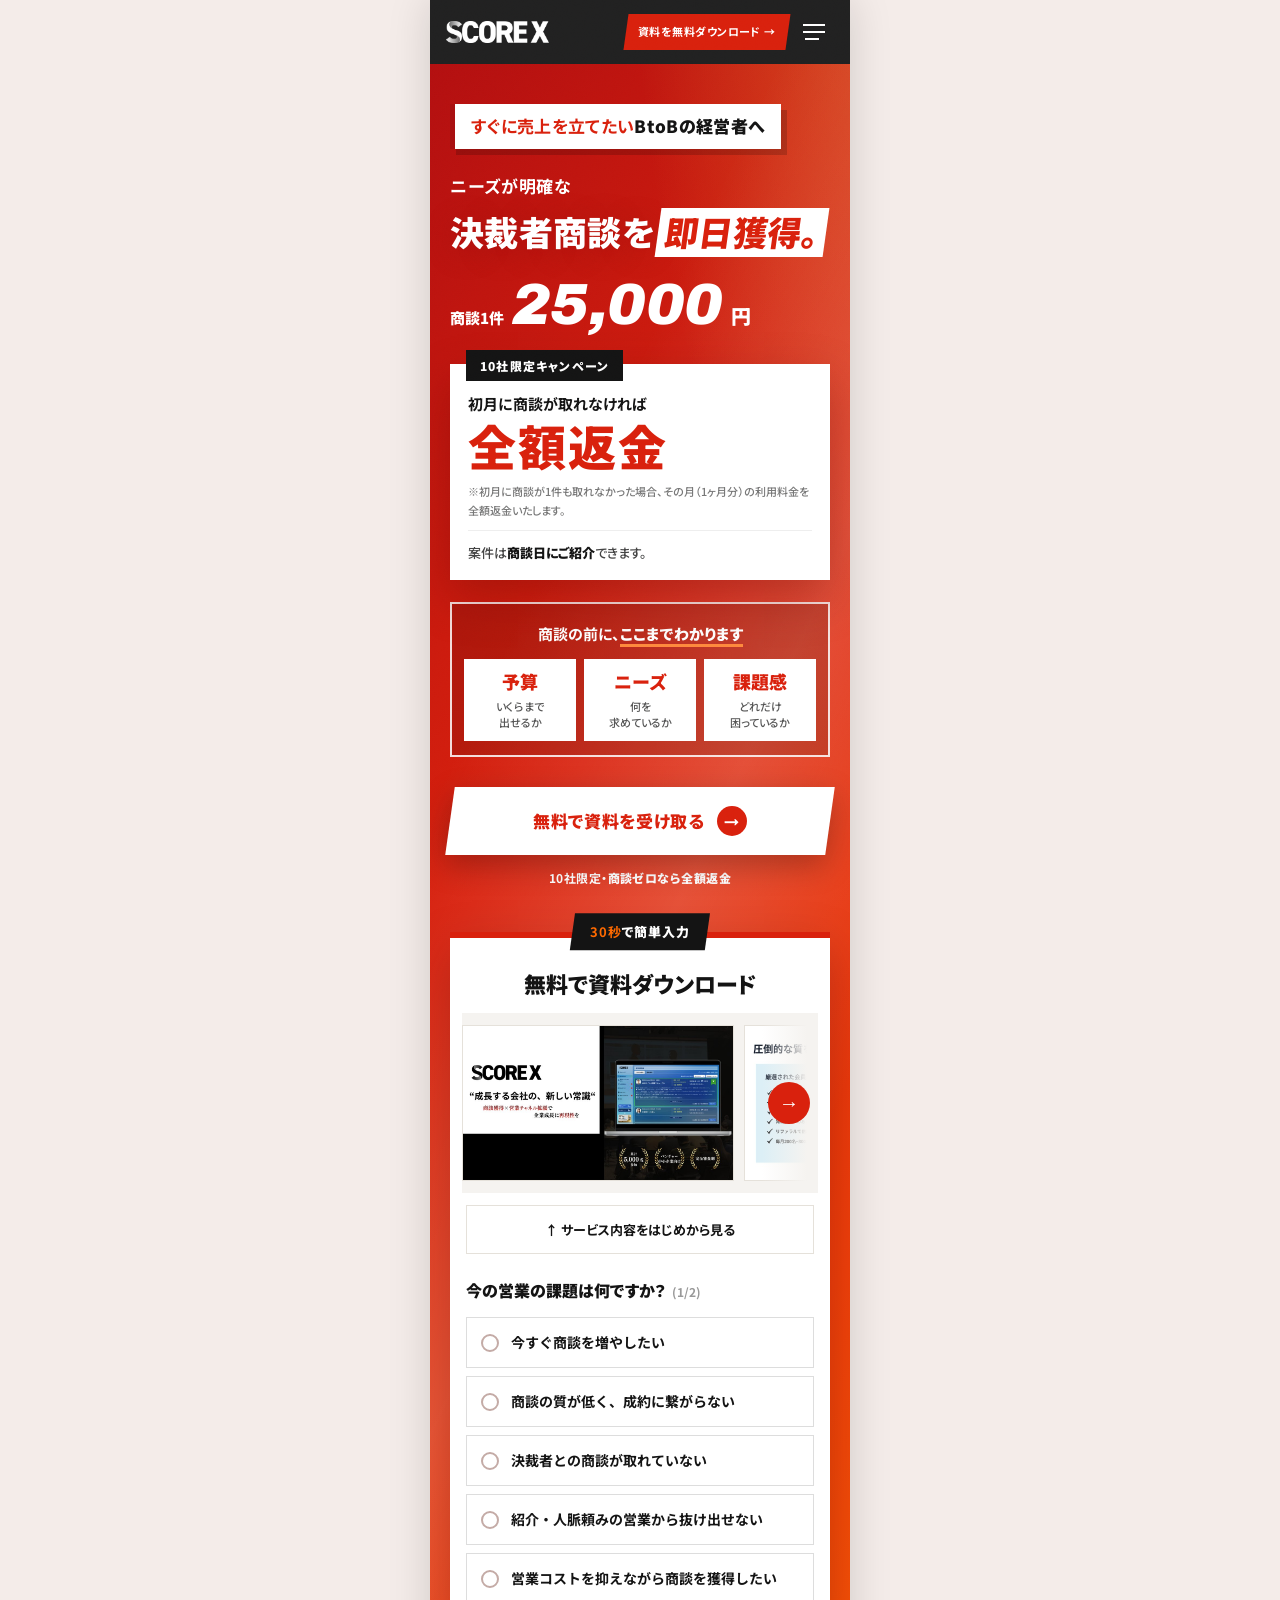
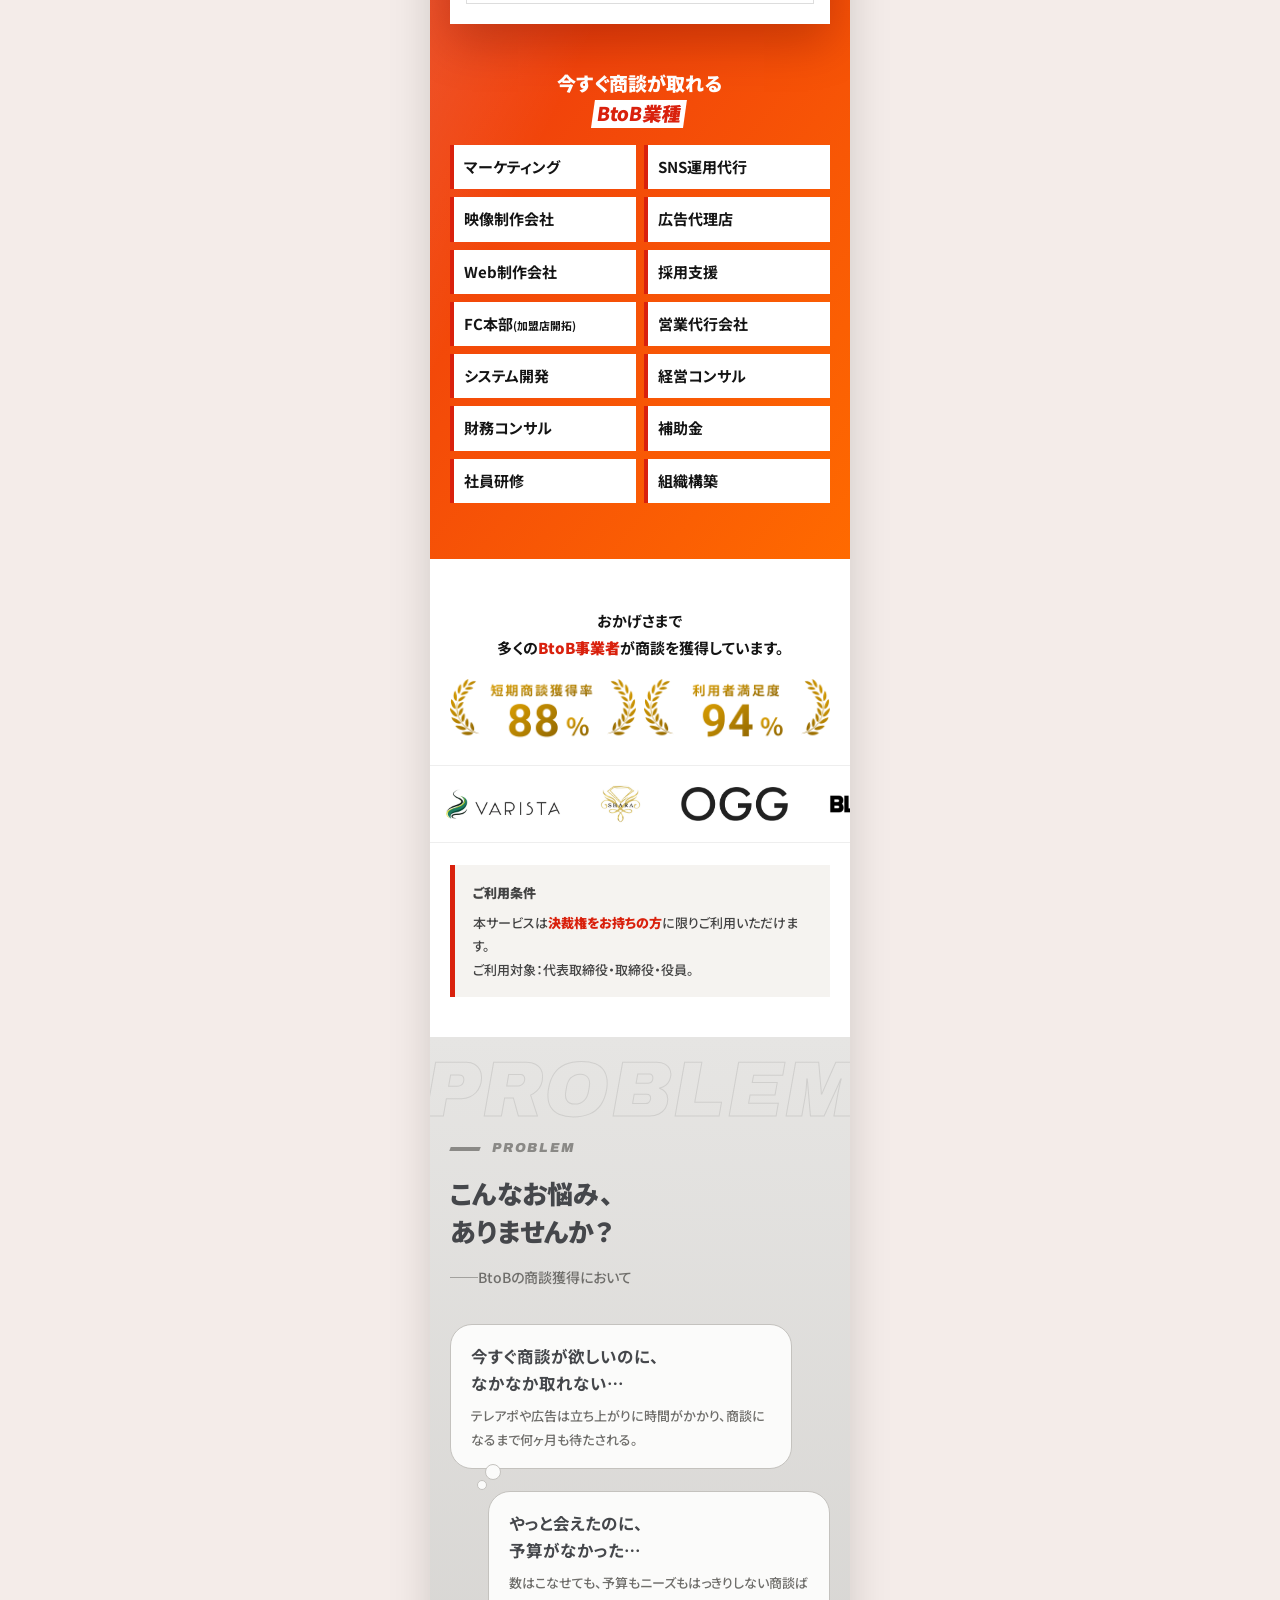
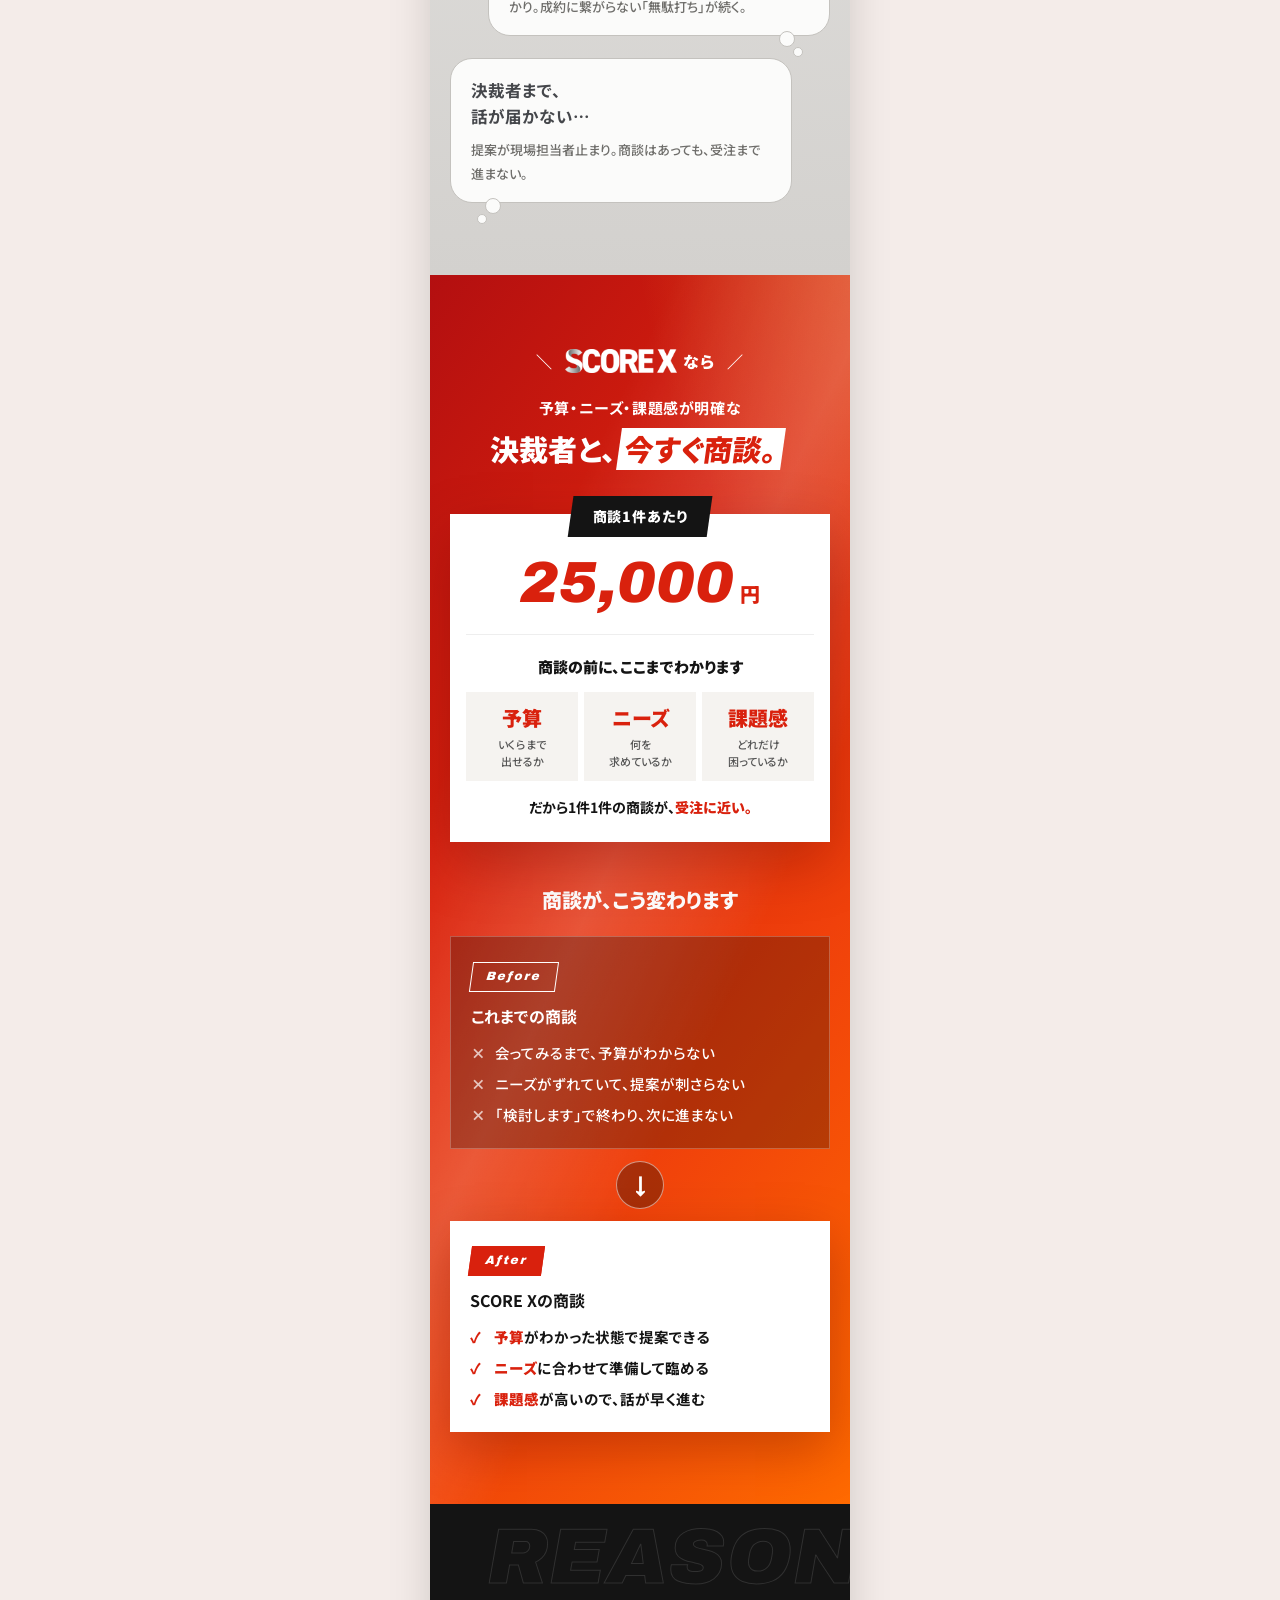
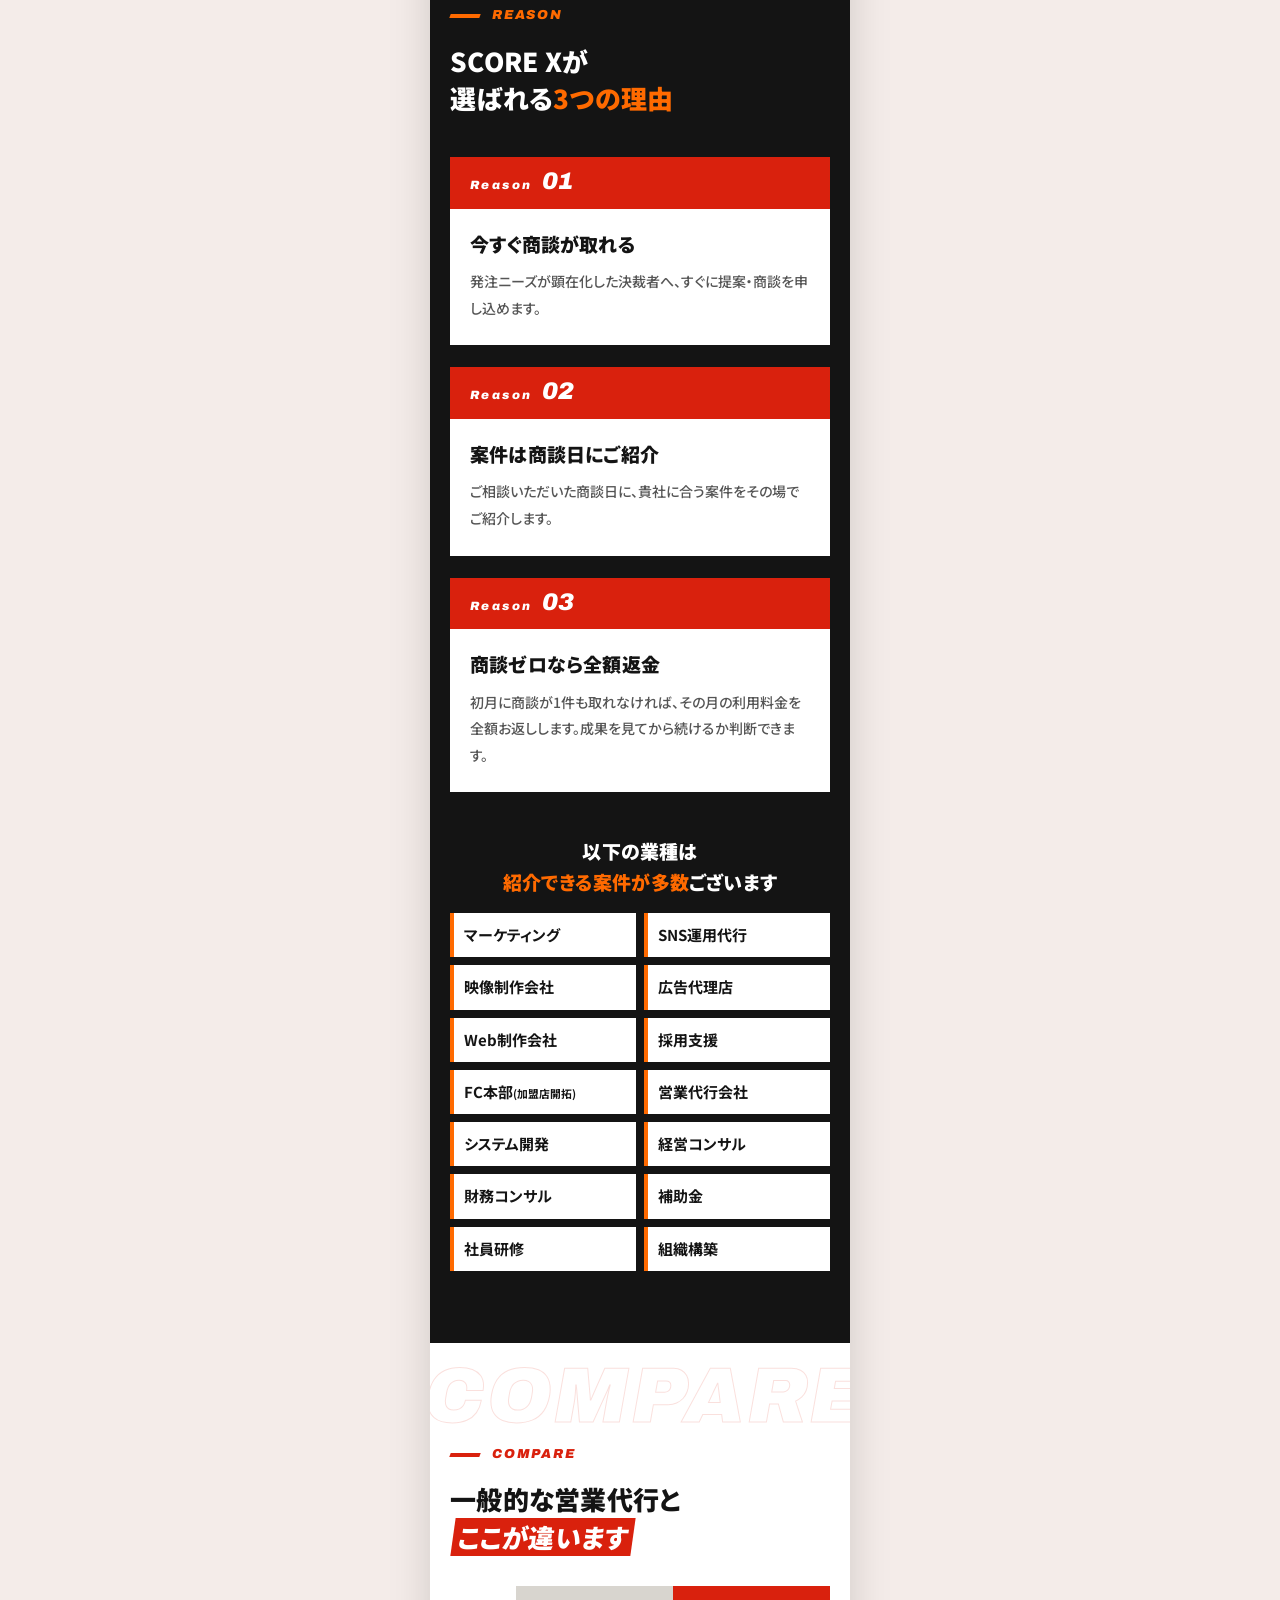
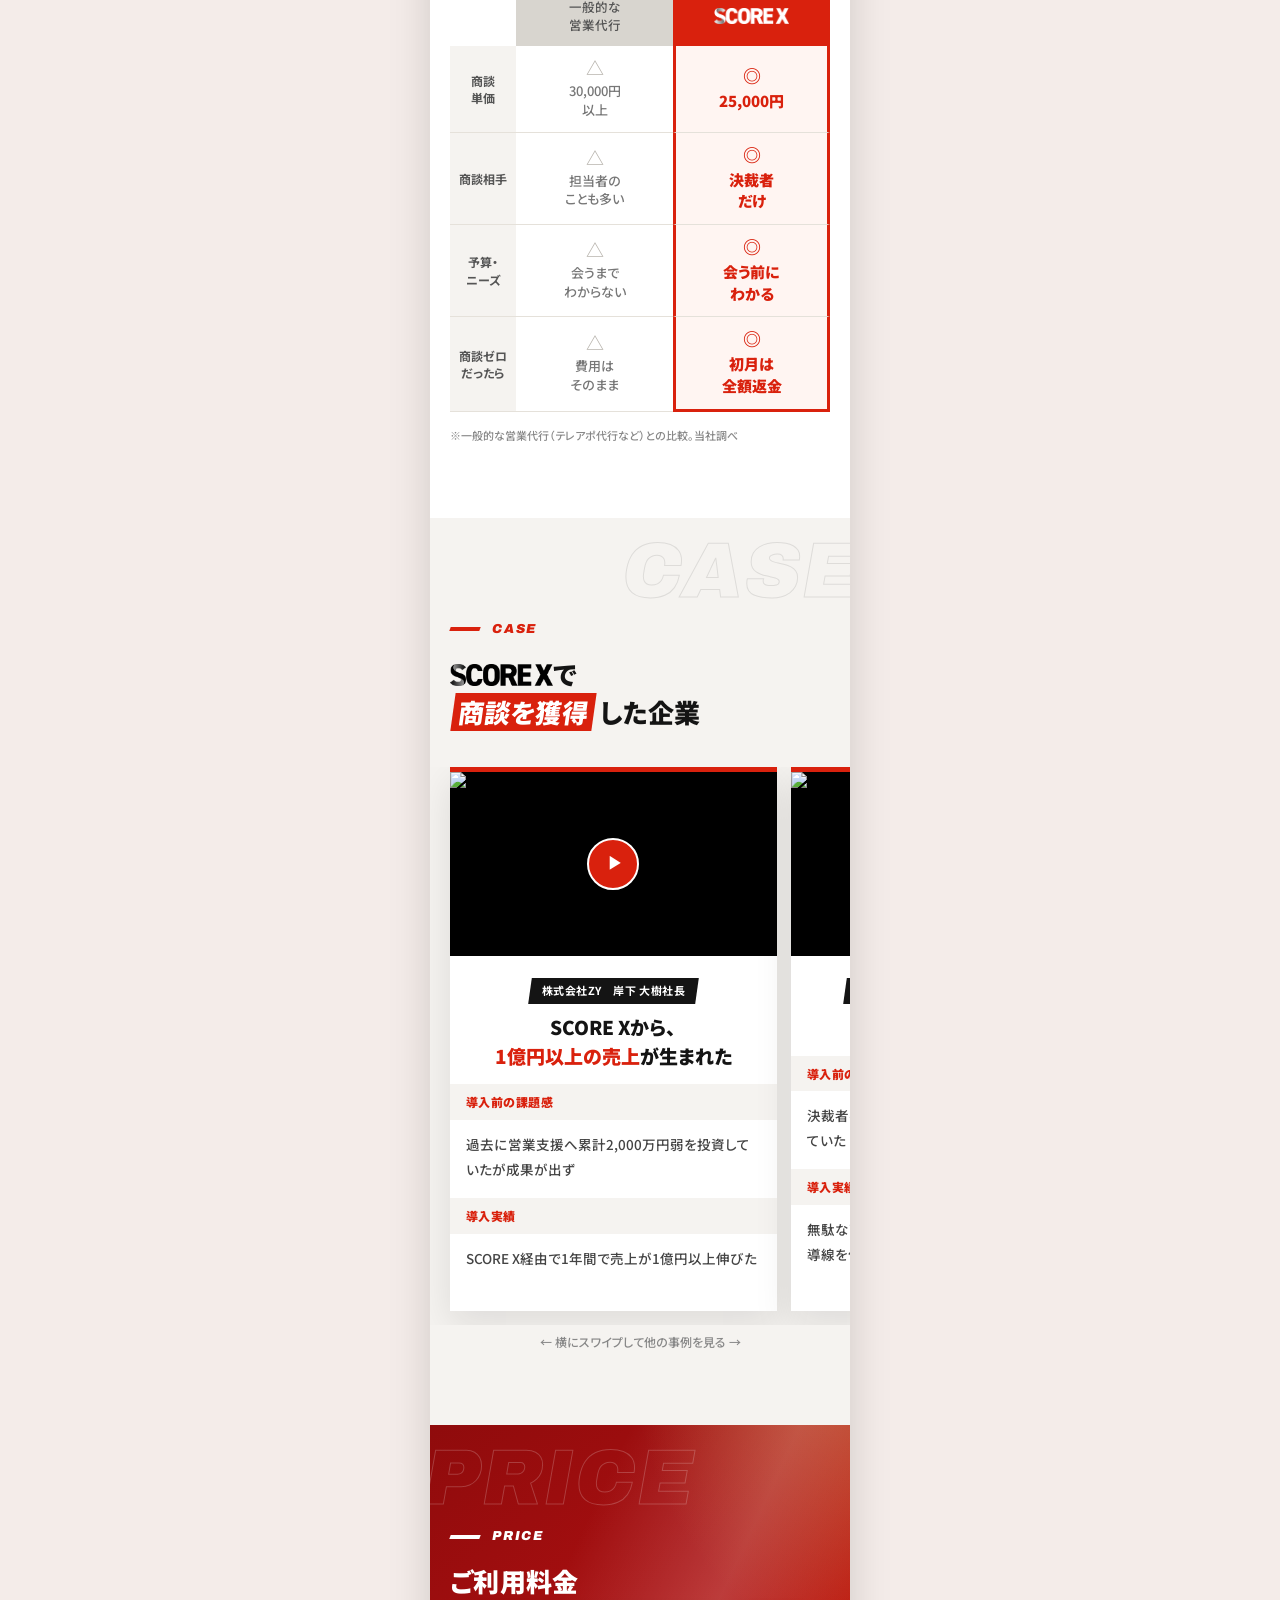
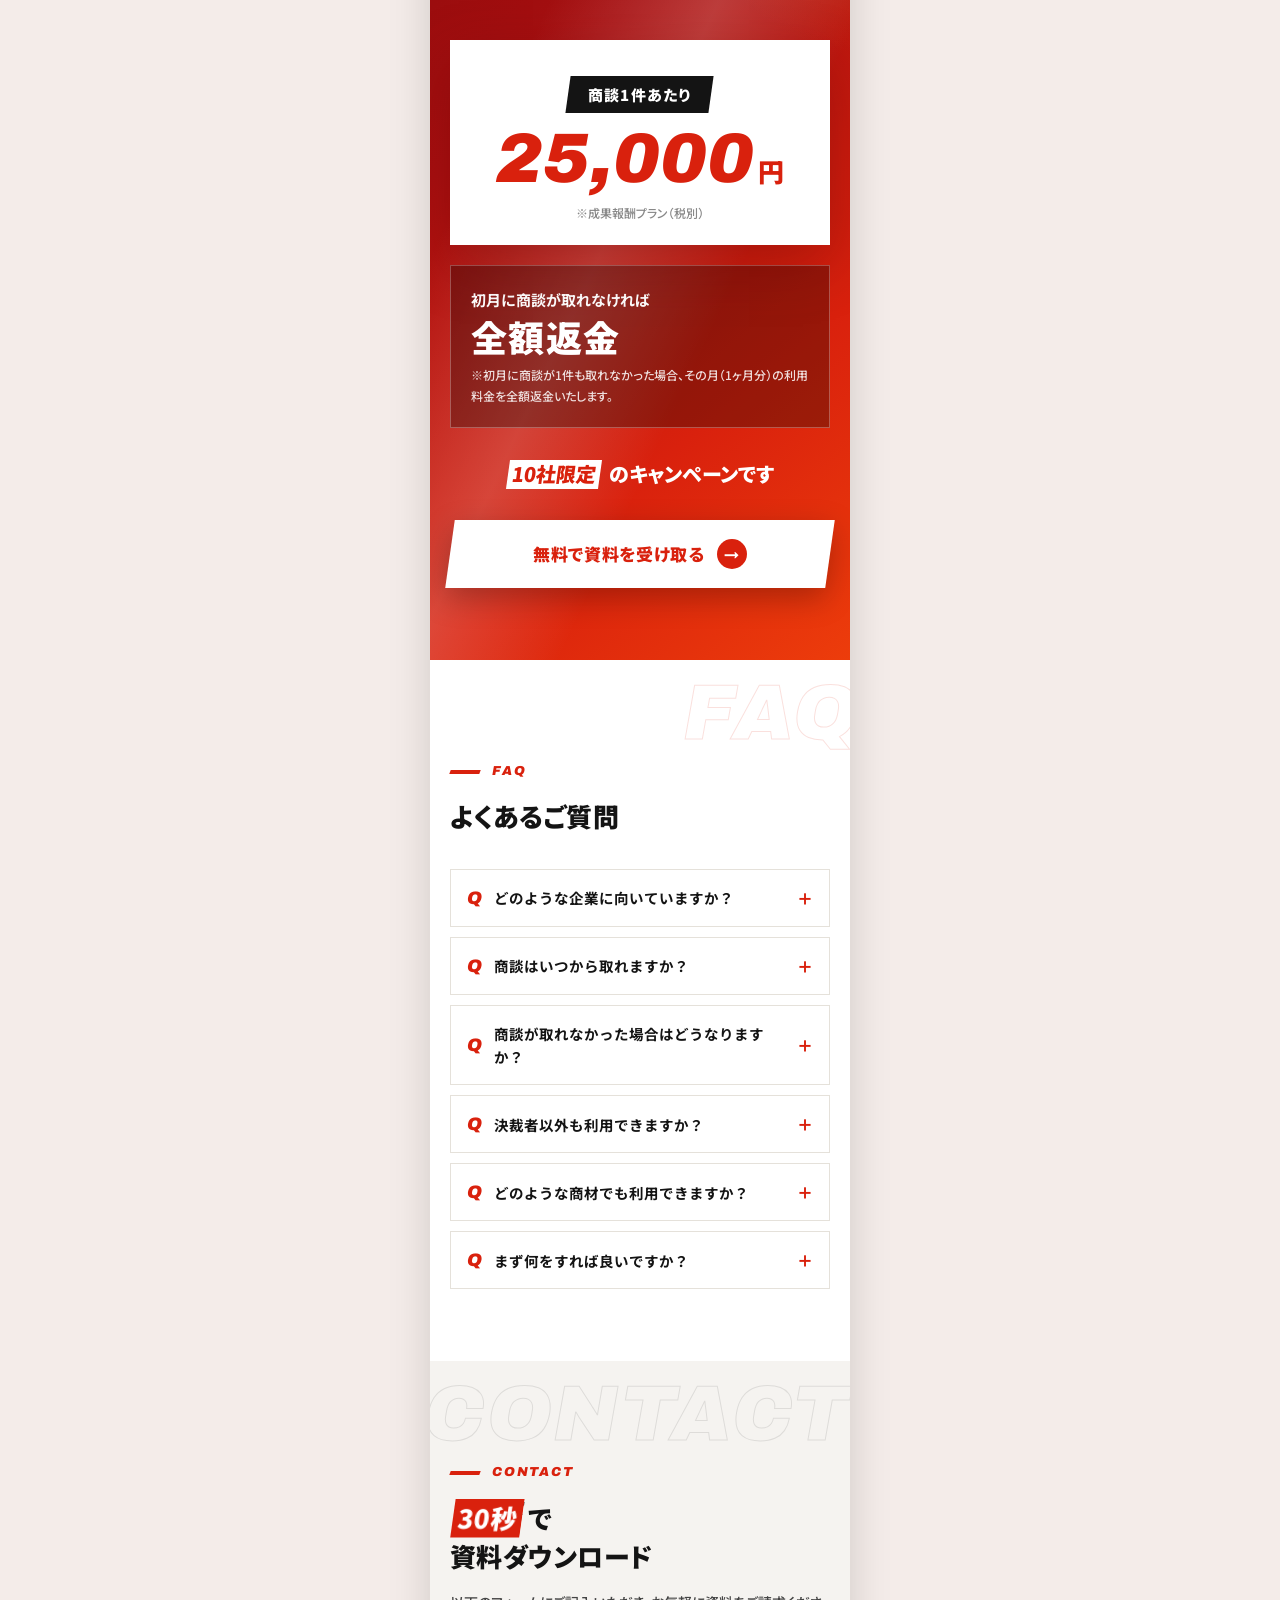
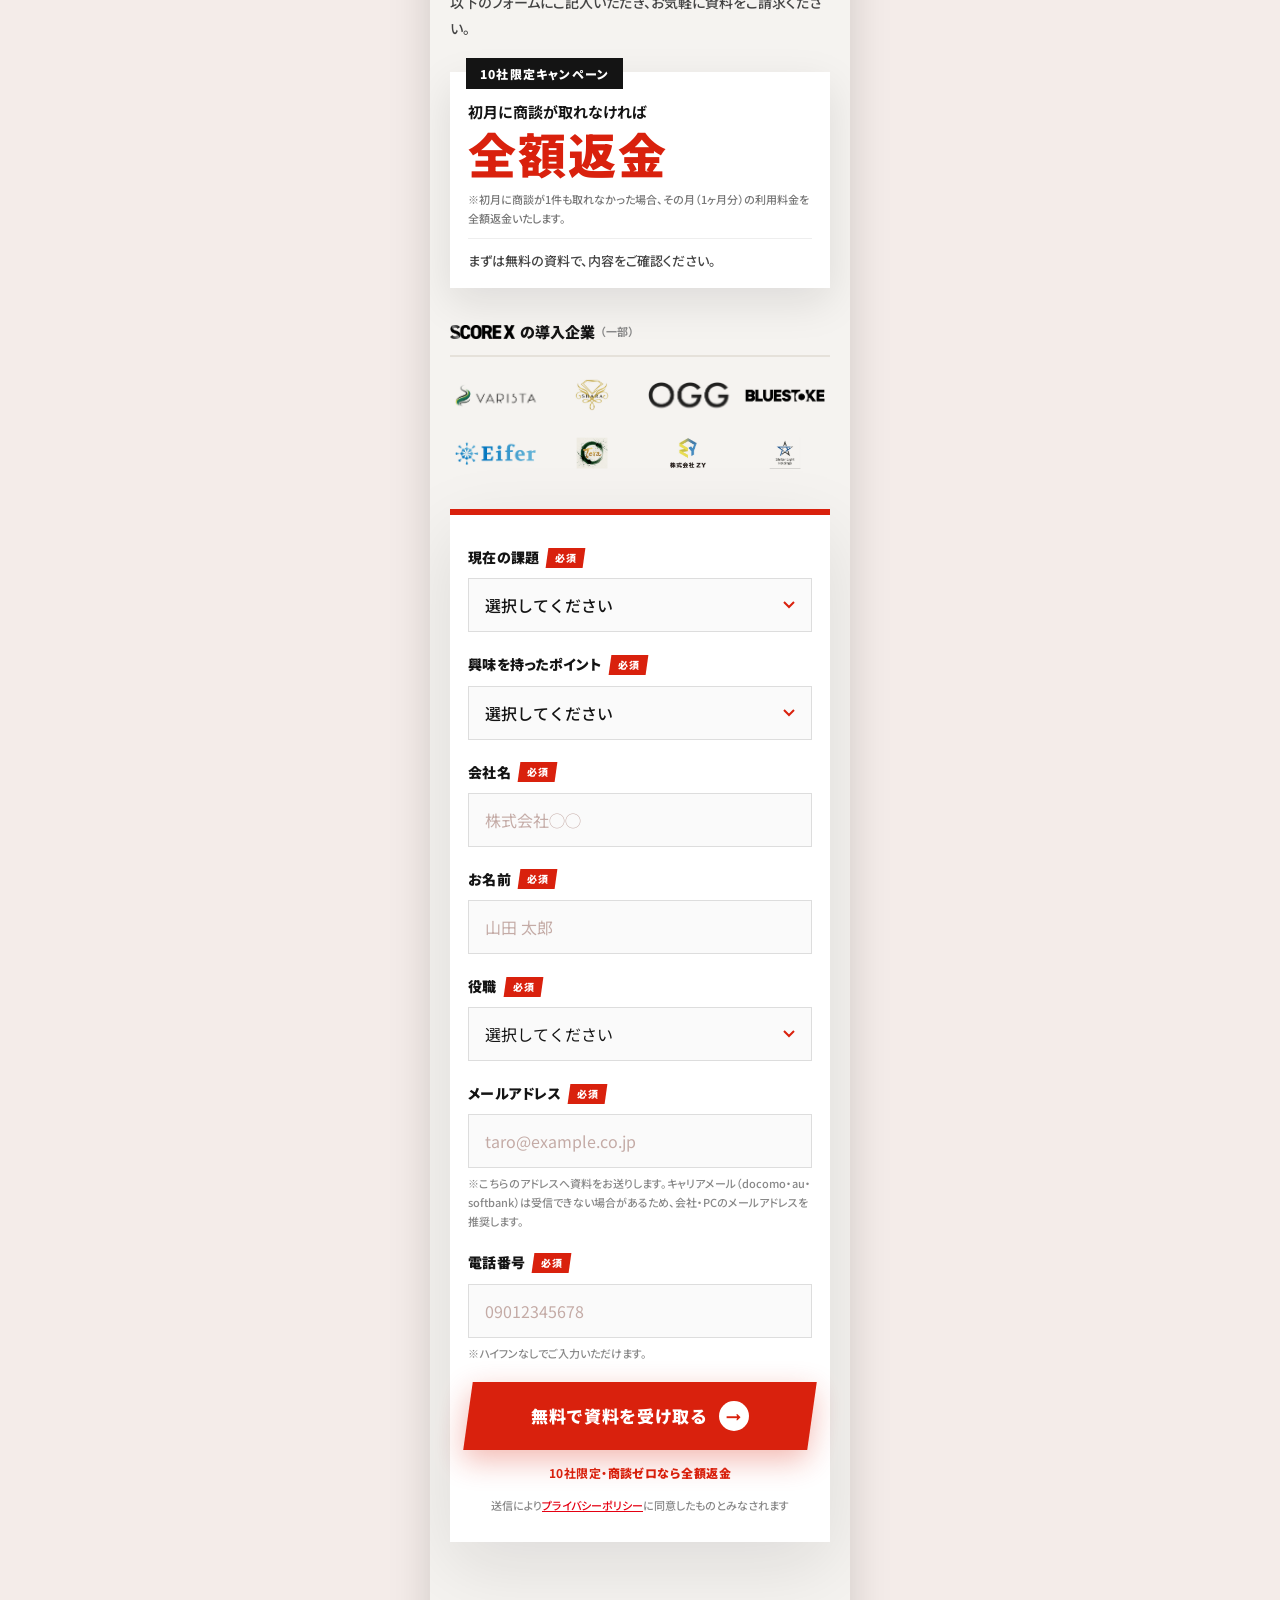
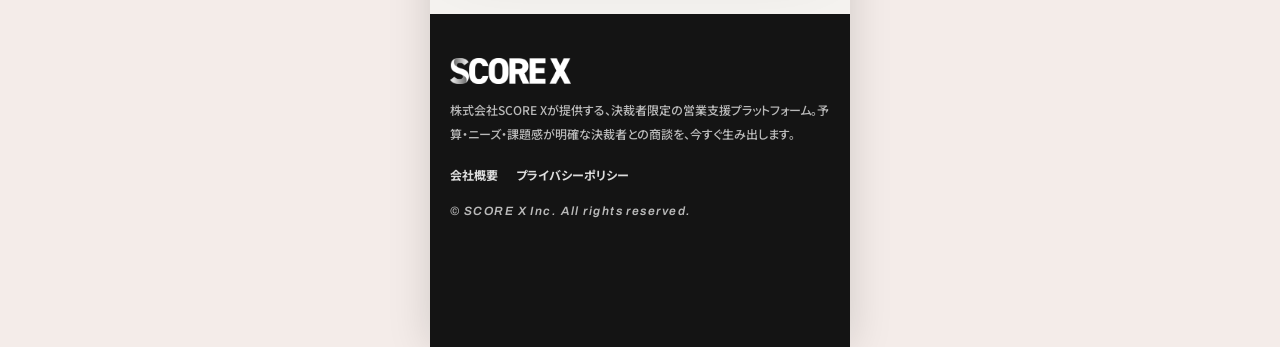
==== index.html @ 912032ab "FV対象者の枠を白背景に Co-Authored-By: Claude Opus 5.5 <noreply@anthropic.com>" ====
<!DOCTYPE html>
<html lang="ja">
<head>
<meta charset="UTF-8">
<meta name="robots" content="noindex, nofollow">
<meta name="viewport" content="width=device-width, initial-scale=1">
<!-- Google Tag Manager -->
<script>(function(w,d,s,l,i){w[l]=w[l]||[];w[l].push({'gtm.start':
new Date().getTime(),event:'gtm.js'});var f=d.getElementsByTagName(s)[0],
j=d.createElement(s),dl=l!='dataLayer'?'&l='+l:'';j.async=true;j.src=
'https://www.googletagmanager.com/gtm.js?id='+i+dl;f.parentNode.insertBefore(j,f);
})(window,document,'script','dataLayer','GTM-TBVCL29K');</script>
<!-- End Google Tag Manager -->
<title>SCORE X｜決裁者との商談が今すぐ取れる営業支援プラットフォーム</title>
<link rel="preconnect" href="https://fonts.googleapis.com">
<link href="https://fonts.googleapis.com/css2?family=Archivo:ital,wght@0,600;0,800;0,900;1,600;1,800;1,900&family=Noto+Sans+JP:wght@400;500;700;900&display=swap" rel="stylesheet">
<link rel="stylesheet" href="css/style.css?v=20261028f">
</head>
<body>
<!-- Google Tag Manager (noscript) -->
<noscript><iframe src="https://www.googletagmanager.com/ns.html?id=GTM-TBVCL29K"
height="0" width="0" style="display:none;visibility:hidden"></iframe></noscript>
<!-- End Google Tag Manager (noscript) -->
<div class="lp">

  <!-- ヘッダー -->
  <header class="hd">
    <img src="img/img-logo-black.png" alt="SCORE X" class="hd-logo">
    <div class="hd-right">
      <a href="#form" class="hd-cta"><span>資料を無料ダウンロード →</span></a>
      <button id="menuBtn" type="button" aria-label="メニュー" style="width:40px;height:40px;border:none;background:none;display:flex;flex-direction:column;align-items:center;justify-content:center;gap:5px;cursor:pointer">
        <span style="display:block;width:22px;height:2px"></span>
        <span style="display:block;width:22px;height:2px"></span>
        <span style="display:block;width:14px;height:2px;align-self:flex-end;margin-right:9px"></span>
      </button>
    </div>
  </header>
  <nav id="mobileMenu" style="display:none;position:sticky;top:64px;z-index:49;color:#fff;padding:8px 0">
      <div style="display:flex;flex-direction:column">
        <a href="#problem" style="color:#fff;padding:13px 20px;border-bottom:1px solid rgba(255,255,255,0.12);font-size:14px;font-weight:700">よくあるお悩み</a>
        <a href="#solution" style="color:#fff;padding:13px 20px;border-bottom:1px solid rgba(255,255,255,0.12);font-size:14px;font-weight:700">SCORE Xなら</a>
        <a href="#case" style="color:#fff;padding:13px 20px;border-bottom:1px solid rgba(255,255,255,0.12);font-size:14px;font-weight:700">導入事例</a>
        <a href="#price" style="color:#fff;padding:13px 20px;border-bottom:1px solid rgba(255,255,255,0.12);font-size:14px;font-weight:700">ご利用料金</a>
        <a href="#faq" style="color:#fff;padding:13px 20px;font-size:14px;font-weight:700">よくあるご質問</a>
      </div>
    </nav>

  <!-- FV -->
  <section id="fv" class="sec fv bg-red">
    <div class="sec-in">
      <p class="fv-for"><span><b>すぐに売上を立てたい</b>BtoBの経営者へ</span></p>
      <p class="fv-pre">ニーズが明確な</p>
      <h1 class="fv-copy fv-copy1">決裁者商談を<span class="hl-w hl-sk">即日獲得。</span></h1>
      <p class="fv-price"><span class="lbl">商談1件</span><span class="num">25,000</span><span class="unit">円</span></p>

      <!-- キャンペーン（10社限定・全額返金） -->
      <div class="camp">
        <span class="camp-lbl">10社限定キャンペーン</span>
        <p class="camp-pre">初月に商談が取れなければ</p>
        <p class="camp-main">全額返金</p>
        <p class="camp-note">※初月に商談が1件も取れなかった場合、その月（1ヶ月分）の利用料金を全額返金いたします。</p>
        <p class="camp-sub">案件は<b>商談日にご紹介</b>できます。</p>
      </div>

      <!-- 商談前にわかること -->
      <div class="fv-know">
        <p class="fv-know-t">商談の前に、<b>ここまでわかります</b></p>
        <ul class="fv-know-g">
          <li><b>予算</b><span>いくらまで<br>出せるか</span></li>
          <li><b>ニーズ</b><span>何を<br>求めているか</span></li>
          <li><b>課題感</b><span>どれだけ<br>困っているか</span></li>
        </ul>
      </div>

      <div style="margin-top:30px">
        <a href="#form" class="cta btn btn-white"><span>無料で資料を受け取る</span><span class="arw">→</span></a>
        <p class="cta-note">10社限定・<b>商談ゼロなら全額返金</b></p>
      </div>

      <!-- FVフォーム（質問形式・2ステップ） -->
      <div class="fv-form">
        <span class="fv-form-lbl"><span><b>30秒</b>で簡単入力</span></span>
        <p class="fv-form-ttl">無料で資料ダウンロード</p>

        <!-- 資料プレビュー（横スライド） -->
        <div class="doc-carousel" style="position:relative;margin:14px -4px 12px;background:#f5f3f0;overflow:hidden">
          <div class="doc-track" style="display:flex;gap:10px;overflow-x:auto;scroll-snap-type:x mandatory;padding:12px;-webkit-overflow-scrolling:touch;scrollbar-width:none">
            <img src="img/img-doc-01.jpg" class="zoomable" data-zoom-group="docs" alt="資料：SCORE X 成長する会社の、新しい常識" style="flex:0 0 82%;width:82%;height:auto;display:block;border:1px solid #e5e1da;background:#fff;scroll-snap-align:start">
            <img src="img/img-doc-02.jpg" class="zoomable" data-zoom-group="docs" alt="資料：圧倒的な質を誇る「完全審査制」の会員基盤" style="flex:0 0 82%;width:82%;height:auto;display:block;border:1px solid #e5e1da;background:#fff;scroll-snap-align:start">
            <img src="img/img-doc-03.jpg" class="zoomable" data-zoom-group="docs" alt="資料：SCORE X 4つの機能" style="flex:0 0 82%;width:82%;height:auto;display:block;border:1px solid #e5e1da;background:#fff;scroll-snap-align:start">
            <img src="img/img-doc-04.jpg" class="zoomable" data-zoom-group="docs" alt="資料：相互紹介パートナーがもたらす「信頼」の連鎖" style="flex:0 0 82%;width:82%;height:auto;display:block;border:1px solid #e5e1da;background:#fff;scroll-snap-align:start">
          </div>
          <span style="position:absolute;top:0;right:0;bottom:0;width:56px;background:linear-gradient(90deg,rgba(245,243,240,0),#f5f3f0 80%);pointer-events:none"></span>
          <button type="button" class="doc-next" aria-label="次の資料を見る" style="position:absolute;top:50%;right:8px;transform:translateY(-50%);width:42px;height:42px;border:none;border-radius:50%;background:#d9210d;color:#fff;display:flex;align-items:center;justify-content:center;font-size:20px;font-weight:900;cursor:pointer">→</button>
        </div>

        <a href="#fv" style="display:flex;align-items:center;justify-content:center;margin:0 0 22px;padding:12px 16px;border:1.5px solid #e5e1da;font-size:13px;font-weight:700;color:#141414;white-space:nowrap">↑ サービス内容をはじめから見る</a>
        <form id="fvForm" novalidate>
          <!-- STEP1 -->
          <div class="fvq-step" data-step="1">
            <p class="q-ttl">今の営業の課題は何ですか？<small>(1/2)</small></p>
            <div style="display:flex;flex-direction:column;gap:8px">
            <button type="button" class="fvq-opt" data-value="今すぐ商談を増やしたい"><span class="fvq-radio"></span>今すぐ商談を増やしたい</button>
            <button type="button" class="fvq-opt" data-value="商談の質が低く、成約に繋がらない"><span class="fvq-radio"></span>商談の質が低く、成約に繋がらない</button>
            <button type="button" class="fvq-opt" data-value="決裁者との商談が取れていない"><span class="fvq-radio"></span>決裁者との商談が取れていない</button>
            <button type="button" class="fvq-opt" data-value="紹介・人脈頼みの営業から抜け出せない"><span class="fvq-radio"></span>紹介・人脈頼みの営業から抜け出せない</button>
            <button type="button" class="fvq-opt" data-value="営業コストを抑えながら商談を獲得したい"><span class="fvq-radio"></span>営業コストを抑えながら商談を獲得したい</button>
            </div>
            <input type="hidden" name="current_issue">
          </div>
          <!-- STEP2 -->
          <div class="fvq-step" data-step="2" style="display:none">
            <p class="q-ttl">資料の送り先を教えてください<small>(2/2)</small></p>
            <div class="fg"><p class="fg-l">会社名<span class="req"><span>必須</span></span></p><input type="text" name="company" required placeholder="株式会社◯◯"></div>
            <div class="fg"><p class="fg-l">お名前<span class="req"><span>必須</span></span></p><input type="text" name="fullname" required placeholder="山田 太郎"></div>
            <div class="fg"><p class="fg-l">役職<span class="req"><span>必須</span></span></p>
              <select name="position" required>
                <option value="">選択してください</option>
                <option value="代表取締役">代表取締役</option>
                <option value="取締役">取締役</option>
                <option value="役員（執行役員含む）">役員（執行役員含む）</option>
                <option value="その他">その他</option>
              </select></div>
            <div class="fg"><p class="fg-l">メールアドレス<span class="req"><span>必須</span></span></p><input type="email" name="email" required placeholder="taro@example.co.jp">
              <p class="fg-note">※こちらのアドレスへ資料をお送りします。</p></div>
            <div class="fg"><p class="fg-l">電話番号<span class="req"><span>必須</span></span></p><input type="tel" name="phone" required placeholder="09012345678" autocomplete="tel">
              <p class="fg-note">※ハイフンなしでご入力いただけます。</p></div>
            <button type="submit" id="fvSubmitBtn" class="cta btn btn-red" style="margin-top:6px"><span>無料で資料を受け取る</span><span class="arw">→</span></button>
            <p class="privacy">送信により<a href="https://scorex.co.jp/privacy.html" target="_blank" rel="noopener">プライバシーポリシー</a>に同意したものとみなされます</p>
            <button type="button" class="fvq-back" style="display:block;margin:12px auto 0;background:none;border:none;padding:4px 8px;font-family:inherit;font-size:12px;font-weight:700;color:#888;cursor:pointer">← 前の質問に戻る</button>
          </div>
          <!-- FVフォームでは聞かない項目（興味を持ったポイント）。下部フォームと同じ項目名で空欄のまま送信し、スプシ側の列がずれないようにする -->
          <input type="hidden" name="interest_point" value="">
          <input type="hidden" name="form_location" value="FVフォーム">
          <input type="hidden" name="page_url">
          <input type="hidden" name="landing_url">
          <input type="hidden" name="utm_source">
          <input type="hidden" name="utm_medium">
          <input type="hidden" name="utm_campaign">
          <input type="hidden" name="utm_content">
          <input type="hidden" name="utm_term">
          <input type="hidden" name="fbclid">
          <input type="hidden" name="submitted_at">
          <p id="fvFormMsg" style="display:none;margin:10px 0 0;text-align:center;font-size:12.5px;font-weight:700;line-height:1.7"></p>
        </form>
      </div>

      <div class="ind">
        <h3 class="ind-ttl">今すぐ商談が取れる<br><span class="hl-w hl-sk">BtoB業種</span></h3>
        <div class="ind-grid">
          <p>マーケティング</p><p>SNS運用代行</p><p>映像制作会社</p><p>広告代理店</p><p>Web制作会社</p><p>採用支援</p><p>FC本部<small>(加盟店開拓)</small></p><p>営業代行会社</p><p>システム開発</p><p>経営コンサル</p><p>財務コンサル</p><p>補助金</p><p>社員研修</p><p>組織構築</p>
        </div>
      </div>
    </div>
  </section>

  <!-- 権威性 -->
  <section class="sec trust">
    <div class="sec-in">
      <p class="trust-lead">おかげさまで<br>多くの<b>BtoB事業者</b>が商談を獲得しています。</p>
      <div style="display:flex;flex-direction:column;gap:8px;margin:18px 0 22px">
        <div style="display:grid;grid-template-columns:1fr 1fr;gap:8px">
          <img src="img/img-stat-rate.png" alt="短期商談獲得率 88%" style="width:100%;display:block">
          <img src="img/img-stat-3.png" alt="利用者満足度 94%" style="width:100%;display:block">
        </div>
      </div>
      <div style="overflow:hidden;margin:0 -20px 22px;border-top:1px solid #eee;border-bottom:1px solid #eee;background:#fff">
        <div style="display:flex;gap:10px;width:max-content;animation:marquee 26s linear infinite;padding:12px 0;align-items:center">
          <div style="height:52px;padding:6px 14px;display:flex;align-items:center"><img src="img/img-logo-varista.png" alt="導入企業ロゴ" style="max-height:38px;max-width:118px;display:block"></div>
          <div style="height:52px;padding:6px 14px;display:flex;align-items:center"><img src="img/img-logo-shara.png" alt="導入企業ロゴ" style="max-height:38px;max-width:118px;display:block"></div>
          <div style="height:52px;padding:6px 14px;display:flex;align-items:center"><img src="img/img-logo-ogg.png" alt="導入企業ロゴ" style="max-height:38px;max-width:118px;display:block"></div>
          <div style="height:52px;padding:6px 14px;display:flex;align-items:center"><img src="img/img-logo-bluestoke.png" alt="導入企業ロゴ" style="max-height:38px;max-width:118px;display:block"></div>
          <div style="height:52px;padding:6px 14px;display:flex;align-items:center"><img src="img/img-logo-eifer.png" alt="導入企業ロゴ" style="max-height:38px;max-width:118px;display:block"></div>
          <div style="height:52px;padding:6px 14px;display:flex;align-items:center"><img src="img/img-logo-tera.png" alt="導入企業ロゴ" style="max-height:38px;max-width:118px;display:block"></div>
          <div style="height:52px;padding:6px 14px;display:flex;align-items:center"><img src="img/img-logo-zy.png" alt="導入企業ロゴ" style="max-height:38px;max-width:118px;display:block"></div>
          <div style="height:52px;padding:6px 14px;display:flex;align-items:center"><img src="img/img-logo-stellar.png" alt="導入企業ロゴ" style="max-height:38px;max-width:118px;display:block"></div>
          <div style="height:52px;padding:6px 14px;display:flex;align-items:center"><img src="img/img-logo-varista.png" alt="導入企業ロゴ" style="max-height:38px;max-width:118px;display:block"></div>
          <div style="height:52px;padding:6px 14px;display:flex;align-items:center"><img src="img/img-logo-shara.png" alt="導入企業ロゴ" style="max-height:38px;max-width:118px;display:block"></div>
          <div style="height:52px;padding:6px 14px;display:flex;align-items:center"><img src="img/img-logo-ogg.png" alt="導入企業ロゴ" style="max-height:38px;max-width:118px;display:block"></div>
          <div style="height:52px;padding:6px 14px;display:flex;align-items:center"><img src="img/img-logo-bluestoke.png" alt="導入企業ロゴ" style="max-height:38px;max-width:118px;display:block"></div>
          <div style="height:52px;padding:6px 14px;display:flex;align-items:center"><img src="img/img-logo-eifer.png" alt="導入企業ロゴ" style="max-height:38px;max-width:118px;display:block"></div>
          <div style="height:52px;padding:6px 14px;display:flex;align-items:center"><img src="img/img-logo-tera.png" alt="導入企業ロゴ" style="max-height:38px;max-width:118px;display:block"></div>
          <div style="height:52px;padding:6px 14px;display:flex;align-items:center"><img src="img/img-logo-zy.png" alt="導入企業ロゴ" style="max-height:38px;max-width:118px;display:block"></div>
          <div style="height:52px;padding:6px 14px;display:flex;align-items:center"><img src="img/img-logo-stellar.png" alt="導入企業ロゴ" style="max-height:38px;max-width:118px;display:block"></div>
        </div>
      </div>
      <div class="cond">
        <p class="cond-t">ご利用条件</p>
        <p>本サービスは<b>決裁権をお持ちの方</b>に限りご利用いただけます。<br>ご利用対象：代表取締役・取締役・役員。</p>
      </div>
    </div>
  </section>

  <!-- 悩み -->
  <section id="problem" class="sec worry">
    <span class="giant">PROBLEM</span>
    <div class="sec-in" style="padding-top:28px">
      <p class="eyebrow">PROBLEM</p>
      <h2 class="sec-title">こんなお悩み、<br>ありませんか？</h2>
      <p class="sec-lead">──BtoBの商談獲得において</p>
      <div class="w-list">
        <div class="w-item"><p class="w-q">今すぐ商談が欲しいのに、<br>なかなか取れない…</p><p class="w-d">テレアポや広告は立ち上がりに時間がかかり、商談になるまで何ヶ月も待たされる。</p></div>
        <div class="w-item r"><p class="w-q">やっと会えたのに、<br>予算がなかった…</p><p class="w-d">数はこなせても、予算もニーズもはっきりしない商談ばかり。成約に繋がらない「無駄打ち」が続く。</p></div>
        <div class="w-item"><p class="w-q">決裁者まで、<br>話が届かない…</p><p class="w-d">提案が現場担当者止まり。商談はあっても、受注まで進まない。</p></div>
      </div>
    </div>
  </section>

  <!-- 解決方針 -->
  <section id="solution" class="sec bg-red">
    <div class="sec-in">
      <div class="s-head">
        <p class="s-logo"><span class="slash" style="display:flex;align-items:center;gap:6px"><img src="img/img-logo-black.png" alt="SCORE X">なら</span></p>
        <p class="s-pre">予算・ニーズ・課題感が明確な</p>
        <h2 class="s-title" style="white-space:nowrap">決裁者と、<span class="hl-w hl-sk">今すぐ商談。</span></h2>
      </div>
      <div class="s-box">
        <span class="s-box-lbl"><span>商談1件あたり</span></span>
        <p class="s-price"><span class="num">25,000</span><span class="unit">円</span></p>
        <p class="s-know-t">商談の前に、ここまでわかります</p>
        <div class="s-know">
          <div><b>予算</b><span>いくらまで<br>出せるか</span></div>
          <div><b>ニーズ</b><span>何を<br>求めているか</span></div>
          <div><b>課題感</b><span>どれだけ<br>困っているか</span></div>
        </div>
        <p class="s-know-c">だから1件1件の商談が、<b>受注に近い。</b></p>
      </div>
      <div class="ba">
        <p class="ba-ttl">商談が、こう変わります</p>
        <div class="ba-col"><span class="ba-tag">Before</span><p class="ba-h">これまでの商談</p>
          <ul class="ba-list">
            <li>会ってみるまで、予算がわからない</li>
            <li>ニーズがずれていて、提案が刺さらない</li>
            <li>「検討します」で終わり、次に進まない</li>
          </ul></div>
        <div class="ba-mid"><span>↓</span></div>
        <div class="ba-col after"><span class="ba-tag">After</span><p class="ba-h">SCORE Xの商談</p>
          <ul class="ba-list">
            <li><b>予算</b>がわかった状態で提案できる</li>
            <li><b>ニーズ</b>に合わせて準備して臨める</li>
            <li><b>課題感</b>が高いので、話が早く進む</li>
          </ul></div>
      </div>
    </div>
  </section>

  <!-- 選ばれる理由 -->
  <section class="sec bg-ink">
    <span class="giant r on-dark">REASON</span>
    <div class="sec-in" style="padding-top:28px">
      <p class="eyebrow or">REASON</p>
      <h2 class="sec-title">SCORE Xが<br>選ばれる<span style="color:#ff6a00">3つの理由</span></h2>
      <div class="steps">
        <div class="step"><div class="step-h"><span class="st">Reason</span><span class="num">01</span></div><h3>今すぐ商談が取れる</h3><p>発注ニーズが顕在化した決裁者へ、すぐに提案・商談を申し込めます。</p></div>
        <div class="step"><div class="step-h"><span class="st">Reason</span><span class="num">02</span></div><h3>案件は商談日にご紹介</h3><p>ご相談いただいた商談日に、貴社に合う案件をその場でご紹介します。</p></div>
        <div class="step"><div class="step-h"><span class="st">Reason</span><span class="num">03</span></div><h3>商談ゼロなら全額返金</h3><p>初月に商談が1件も取れなければ、その月の利用料金を全額お返しします。成果を見てから続けるか判断できます。</p></div>
      </div>
      <div class="ind">
        <h3 class="ind-ttl">以下の業種は<br><span style="color:#ff6a00">紹介できる案件が多数</span>ございます</h3>
        <div class="ind-grid">
          <p>マーケティング</p><p>SNS運用代行</p><p>映像制作会社</p><p>広告代理店</p><p>Web制作会社</p><p>採用支援</p><p>FC本部<small>(加盟店開拓)</small></p><p>営業代行会社</p><p>システム開発</p><p>経営コンサル</p><p>財務コンサル</p><p>補助金</p><p>社員研修</p><p>組織構築</p>
        </div>
      </div>
    </div>
  </section>

  <!-- 比較 -->
  <section class="sec">
    <span class="giant" style="-webkit-text-stroke-color:rgba(217,33,13,.14)">COMPARE</span>
    <div class="sec-in" style="padding-top:28px">
      <p class="eyebrow">COMPARE</p>
      <h2 class="sec-title">一般的な営業代行と<br><span class="hl-r hl-sk">ここが違います</span></h2>
      <div class="cmp">
        <div class="cmp-row cmp-head"><span class="k"></span><span class="o">一般的な<br>営業代行</span><span class="x"><img src="img/img-logo-black.png" alt="SCORE X"></span></div>
        <div class="cmp-row"><span class="k">商談<br>単価</span><span class="o"><i>△</i>30,000円<br>以上</span><span class="x"><i>◎</i>25,000円</span></div>
        <div class="cmp-row"><span class="k">商談相手</span><span class="o"><i>△</i>担当者の<br>ことも多い</span><span class="x"><i>◎</i>決裁者<br>だけ</span></div>
        <div class="cmp-row"><span class="k">予算・<br>ニーズ</span><span class="o"><i>△</i>会うまで<br>わからない</span><span class="x"><i>◎</i>会う前に<br>わかる</span></div>
        <div class="cmp-row"><span class="k">商談ゼロ<br>だったら</span><span class="o"><i>△</i>費用は<br>そのまま</span><span class="x"><i>◎</i>初月は<br>全額返金</span></div>
      </div>
      <p class="e-note">※一般的な営業代行（テレアポ代行など）との比較。当社調べ</p>
    </div>
  </section>

  <!-- 導入事例 -->
  <section id="case" class="sec bg-grey">
    <span class="giant r">CASE</span>
    <div class="sec-in" style="padding-top:28px">
      <p class="eyebrow">CASE</p>
      <h2 class="sec-title"><img src="img/img-logo-black.png" alt="SCORE X" style="height:22px;display:inline-block;vertical-align:-1px">で<br><span class="hl-r hl-sk">商談を獲得</span>した企業</h2>
      <div class="cases">
        <div class="case">
          <div class="case-v">
            <button type="button" class="yt-btn" data-embed="https://www.youtube.com/embed/WrFEx5l2ZMU?si=QoC1sCzjhUZ9rj5R&amp;autoplay=1&amp;rel=0" aria-label="動画を再生" style="position:absolute;inset:0;width:100%;height:100%;border:none;padding:0;cursor:pointer;background:#000"><img src="https://img.youtube.com/vi/WrFEx5l2ZMU/hqdefault.jpg" alt="導入事例動画" style="position:absolute;inset:0;width:100%;height:100%;object-fit:cover"><span class="case-play">▶</span></button>
          </div>
          <div class="case-h"><p class="case-who"><span>株式会社ZY　岸下 大樹社長</span></p><p class="case-t">SCORE Xから、<br><em>1億円以上の売上</em>が生まれた</p></div>
          <p class="case-l">導入前の課題感</p><p class="case-p">過去に営業支援へ累計2,000万円弱を投資していたが成果が出ず</p>
          <p class="case-l">導入実績</p><p class="case-p">SCORE X経由で1年間で売上が1億円以上伸びた</p>
        </div>
        <div class="case">
          <div class="case-v">
            <button type="button" class="yt-btn" data-embed="https://www.youtube.com/embed/7sUtWEu3TFQ?si=JNPbWm7O8zeIZ4c-&amp;autoplay=1&amp;rel=0" aria-label="動画を再生" style="position:absolute;inset:0;width:100%;height:100%;border:none;padding:0;cursor:pointer;background:#000"><img src="https://img.youtube.com/vi/7sUtWEu3TFQ/hqdefault.jpg" alt="導入事例動画" style="position:absolute;inset:0;width:100%;height:100%;object-fit:cover"><span class="case-play">▶</span></button>
          </div>
          <div class="case-h"><p class="case-who"><span>オージージー合同会社　高野 容一社長</span></p><p class="case-t"><em>投資額の8〜10倍</em></p></div>
          <p class="case-l">導入前の課題感</p><p class="case-p">決裁者へ直接アプローチできる営業手法を探していた</p>
          <p class="case-l">導入実績</p><p class="case-p">無駄な商談が少なく、成約につながりやすい営業導線を作ることができた</p>
        </div>
        <div class="case">
          <div class="case-v">
            <button type="button" class="yt-btn" data-embed="https://www.youtube.com/embed/ZBxfMqef2PQ?si=Kto5COdNyXvIfXgT&amp;autoplay=1&amp;rel=0" aria-label="動画を再生" style="position:absolute;inset:0;width:100%;height:100%;border:none;padding:0;cursor:pointer;background:#000"><img src="https://img.youtube.com/vi/ZBxfMqef2PQ/hqdefault.jpg" alt="導入事例動画" style="position:absolute;inset:0;width:100%;height:100%;object-fit:cover"><span class="case-play">▶</span></button>
          </div>
          <div class="case-h"><p class="case-who"><span>株式会社BLUE STOKE　青木 優也社長</span></p><p class="case-t">導入3週間で<br><em>120万円の受注</em></p></div>
          <p class="case-l">導入前の課題感</p><p class="case-p">継続的に新しいリードを獲得できる営業チャネルを求めていた</p>
          <p class="case-l">導入実績</p><p class="case-p">利用開始3週間での案件受注</p>
        </div>
        <div class="case">
          <div class="case-v">
            <button type="button" class="yt-btn" data-embed="https://www.youtube.com/embed/Hxl7M1FHIm8?si=yKoh2hrhfOcyT1Ad&amp;autoplay=1&amp;rel=0" aria-label="動画を再生" style="position:absolute;inset:0;width:100%;height:100%;border:none;padding:0;cursor:pointer;background:#000"><img src="https://img.youtube.com/vi/Hxl7M1FHIm8/hqdefault.jpg" alt="導入事例動画" style="position:absolute;inset:0;width:100%;height:100%;object-fit:cover"><span class="case-play">▶</span></button>
          </div>
          <div class="case-h"><p class="case-who"><span>株式会社Eifer　野尻 悠貴社長</span></p><p class="case-t">約3ヶ月で<br><em>500万円の売上</em></p></div>
          <p class="case-l">導入前の課題感</p><p class="case-p">事業課題を持つ経営者と、すぐに商談したかった</p>
          <p class="case-l">導入実績</p><p class="case-p">【課題】と【予算】が明確なため、ピンポイントで商談が組め、スピード感を持って受注まで繋げられた</p>
        </div>
      </div>
      <p class="swipe">← 横にスワイプして他の事例を見る →</p>
    </div>
  </section>

  <!-- 料金 -->
  <section id="price" class="sec bg-red-deep">
    <span class="giant on-red">PRICE</span>
    <div class="sec-in" style="padding-top:28px">
      <p class="eyebrow" style="color:#fff">PRICE</p>
      <h2 class="sec-title">ご利用料金</h2>
      <div class="pr-card">
        <span class="pr-lbl"><span>商談1件あたり</span></span>
        <p class="pr-val">25,000<small>円</small></p>
        <p class="pr-note">※成果報酬プラン（税別）</p>
      </div>
      <div class="pr-camp">
        <p class="a">初月に商談が取れなければ</p>
        <p class="b">全額返金</p>
        <p class="c">※初月に商談が1件も取れなかった場合、その月（1ヶ月分）の利用料金を全額返金いたします。</p>
      </div>
      <p class="pr-period"><span class="hl-w hl-sk">10社限定</span> のキャンペーンです</p>
      <div style="margin-top:28px">
        <a href="#form" class="cta btn btn-white"><span>無料で資料を受け取る</span><span class="arw">→</span></a>
      </div>
    </div>
  </section>

  <!-- FAQ -->
  <section id="faq" class="sec">
    <span class="giant r" style="-webkit-text-stroke-color:rgba(217,33,13,.14)">FAQ</span>
    <div class="sec-in" style="padding-top:28px">
      <p class="eyebrow">FAQ</p>
      <h2 class="sec-title">よくあるご質問</h2>
      <div class="faqs">
        <div class="faq"><button class="faq-btn" type="button"><span class="faq-q">Q</span><span class="faq-t">どのような企業に向いていますか？</span><span class="faq-sym">＋</span></button><div class="faq-ans" style="display:none"><span class="faq-a">A</span><p>今すぐ新規の商談を増やしたい、決裁者へ直接提案したいBtoB企業に向いています。</p></div></div>
        <div class="faq"><button class="faq-btn" type="button"><span class="faq-q">Q</span><span class="faq-t">商談はいつから取れますか？</span><span class="faq-sym">＋</span></button><div class="faq-ans" style="display:none"><span class="faq-a">A</span><p>案件は商談日にご紹介可能です。ご紹介した案件から、すぐに商談をお申し込みいただけます。</p></div></div>
        <div class="faq"><button class="faq-btn" type="button"><span class="faq-q">Q</span><span class="faq-t">商談が取れなかった場合はどうなりますか？</span><span class="faq-sym">＋</span></button><div class="faq-ans" style="display:none"><span class="faq-a">A</span><p>初月に商談が1件も取れなかった場合、その月（1ヶ月分）の利用料金を全額返金いたします（10社限定）。</p></div></div>
        <div class="faq"><button class="faq-btn" type="button"><span class="faq-q">Q</span><span class="faq-t">決裁者以外も利用できますか？</span><span class="faq-sym">＋</span></button><div class="faq-ans" style="display:none"><span class="faq-a">A</span><p>本サービスは、代表取締役・取締役・役員など決裁権をお持ちの方に限りご利用いただけます。</p></div></div>
        <div class="faq"><button class="faq-btn" type="button"><span class="faq-q">Q</span><span class="faq-t">どのような商材でも利用できますか？</span><span class="faq-sym">＋</span></button><div class="faq-ans" style="display:none"><span class="faq-a">A</span><p>BtoB商材を中心に、課題解決型の提案ができるサービスと相性が良いです。</p></div></div>
        <div class="faq"><button class="faq-btn" type="button"><span class="faq-q">Q</span><span class="faq-t">まず何をすれば良いですか？</span><span class="faq-sym">＋</span></button><div class="faq-ans" style="display:none"><span class="faq-a">A</span><p>まずは無料の資料をダウンロードしてください。資料請求後、日程調整ページから無料のお打ち合わせをご予約いただけます。</p></div></div>
      </div>
    </div>
  </section>

  <!-- 最終CTA／資料請求フォーム -->
  <section id="form" class="sec bg-grey">
    <span class="giant">CONTACT</span>
    <div class="sec-in" style="padding-top:28px">
      <p class="eyebrow">CONTACT</p>
      <h2 class="sec-title"><span class="hl-r hl-sk">30秒</span>で<br>資料ダウンロード</h2>
      <p class="sec-lead" style="font-weight:500;color:#444">以下のフォームにご記入いただき、お気軽に資料をご請求ください。</p>

      <!-- 限定オファー -->
      <div class="camp f-camp" style="box-shadow:0 14px 40px rgba(20,20,20,.1)">
        <span class="camp-lbl">10社限定キャンペーン</span>
        <p class="camp-pre">初月に商談が取れなければ</p>
        <p class="camp-main">全額返金</p>
        <p class="camp-note">※初月に商談が1件も取れなかった場合、その月（1ヶ月分）の利用料金を全額返金いたします。</p>
        <p class="camp-sub">まずは無料の資料で、内容をご確認ください。</p>
      </div>

      <!-- 導入企業ロゴ -->
      <div class="logos">
        <p class="logos-t"><img src="img/img-logo-black.png" alt="SCORE X">の導入企業<small>（一部）</small></p>
        <div class="logos-g">
          <div><img src="img/img-logo-varista.png" alt="導入企業ロゴ"></div>
          <div><img src="img/img-logo-shara.png" alt="導入企業ロゴ"></div>
          <div><img src="img/img-logo-ogg.png" alt="導入企業ロゴ"></div>
          <div><img src="img/img-logo-bluestoke.png" alt="導入企業ロゴ"></div>
          <div><img src="img/img-logo-eifer.png" alt="導入企業ロゴ"></div>
          <div><img src="img/img-logo-tera.png" alt="導入企業ロゴ"></div>
          <div><img src="img/img-logo-zy.png" alt="導入企業ロゴ"></div>
          <div><img src="img/img-logo-stellar.png" alt="導入企業ロゴ"></div>
        </div>
      </div>

      <div class="form-box">
      <form id="contactForm">
        <div class="fg">
          <p class="fg-l">現在の課題<span class="req"><span>必須</span></span></p>
          <select class="form-select" name="current_issue" required>
            <option value="" disabled selected>選択してください</option>
            <option value="今すぐ商談を増やしたい">今すぐ商談を増やしたい</option>
            <option value="商談の質が低く、成約に繋がらない">商談の質が低く、成約に繋がらない</option>
            <option value="決裁者との商談が取れていない">決裁者との商談が取れていない</option>
            <option value="紹介・人脈頼みの営業から抜け出せない">紹介・人脈頼みの営業から抜け出せない</option>
            <option value="営業コストを抑えながら商談を獲得したい">営業コストを抑えながら商談を獲得したい</option>
          </select>
        </div>
        <div class="fg">
          <p class="fg-l">興味を持ったポイント<span class="req"><span>必須</span></span></p>
          <select class="form-select" name="interest_point" required>
            <option value="" disabled selected>選択してください</option>
            <option value="今すぐ商談が取れる点">今すぐ商談が取れる点</option>
            <option value="商談日に案件を紹介してもらえる点">商談日に案件を紹介してもらえる点</option>
            <option value="初月に商談が取れなければ全額返金される点">初月に商談が取れなければ全額返金される点</option>
            <option value="予算・ニーズ・課題感が明確な商談である点">予算・ニーズ・課題感が明確な商談である点</option>
            <option value="導入企業の実績・成果">導入企業の実績・成果</option>
          </select>
        </div>
        <div class="fg"><p class="fg-l">会社名<span class="req"><span>必須</span></span></p><input type="text" name="company" required placeholder="株式会社◯◯"></div>
        <div class="fg"><p class="fg-l">お名前<span class="req"><span>必須</span></span></p><input type="text" name="fullname" required placeholder="山田 太郎"></div>
        <div class="fg"><p class="fg-l">役職<span class="req"><span>必須</span></span></p>
          <select name="position" required>
            <option value="">選択してください</option>
            <option value="代表取締役">代表取締役</option>
            <option value="取締役">取締役</option>
            <option value="役員（執行役員含む）">役員（執行役員含む）</option>
            <option value="その他">その他</option>
          </select>
        </div>
        <div class="fg"><p class="fg-l">メールアドレス<span class="req"><span>必須</span></span></p><input type="email" name="email" required placeholder="taro@example.co.jp">
          <p class="fg-note">※こちらのアドレスへ資料をお送りします。キャリアメール（docomo・au・softbank）は受信できない場合があるため、会社・PCのメールアドレスを推奨します。</p></div>
        <div class="fg"><p class="fg-l">電話番号<span class="req"><span>必須</span></span></p><input type="tel" name="phone" required placeholder="09012345678">
          <p class="fg-note">※ハイフンなしでご入力いただけます。</p></div>

        <button type="submit" id="submitBtn" class="cta btn btn-red" style="margin-top:10px"><span>無料で資料を受け取る</span><span class="arw">→</span></button>
        <p class="cta-note" style="color:#d9210d">10社限定・<b>商談ゼロなら全額返金</b></p>
        <p class="privacy">送信により<a href="https://scorex.co.jp/privacy.html" target="_blank" rel="noopener">プライバシーポリシー</a>に同意したものとみなされます</p>
        <input type="hidden" name="form_location" value="下部フォーム">
        <input type="hidden" name="page_url">
        <input type="hidden" name="landing_url">
        <input type="hidden" name="utm_source">
        <input type="hidden" name="utm_medium">
        <input type="hidden" name="utm_campaign">
        <input type="hidden" name="utm_content">
        <input type="hidden" name="utm_term">
        <input type="hidden" name="fbclid">
        <input type="hidden" name="submitted_at">
        <p id="formMsg" style="display:none;margin:10px 0 0;text-align:center;font-size:12.5px;font-weight:700;line-height:1.7"></p>
      </form>
      </div>
    </div>
  </section>

  <!-- フッター -->
  <footer class="ft">
    <img src="img/img-logo-black.png" alt="SCORE X">
    <p>株式会社SCORE Xが提供する、決裁者限定の営業支援プラットフォーム。予算・ニーズ・課題感が明確な決裁者との商談を、今すぐ生み出します。</p>
    <div class="ft-links">
      <a href="https://www.score-x.net/company" target="_blank" rel="noopener">会社概要</a>
      <a href="https://scorex.co.jp/privacy.html" target="_blank" rel="noopener">プライバシーポリシー</a>
    </div>
    <p class="ft-copy">© SCORE X Inc. All rights reserved.</p>
  </footer>

  <!-- 追従CTA -->
    <div id="stickyCta" style="position:fixed;bottom:0;left:0;right:0;z-index:60;display:flex;justify-content:center;pointer-events:none;opacity:0;visibility:hidden;transform:translateY(12px);transition:opacity .3s ease,transform .3s ease,visibility .3s">
      <div style="width:100%;max-width:420px;padding:18px 16px 14px;background:linear-gradient(180deg,rgba(20,20,20,0),rgba(20,20,20,0.6) 45%);pointer-events:auto">
        <a href="#form" class="cta btn btn-red"><span>無料で資料を受け取る</span><span class="arw">→</span></a>
        <p class="cta-note" style="color:#fff;margin-top:8px">10社限定・<b>商談ゼロなら全額返金</b></p>
      </div>
    </div>
</div>
  <!-- 離脱POP（10社限定・全額返金キャンペーン） -->
  <div id="exitPop" role="dialog" aria-modal="true" aria-labelledby="exitPopTitle" aria-hidden="true">
    <div class="exit-pop-box">
      <button type="button" class="exit-pop-close" aria-label="閉じる">×</button>
      <div class="bg-red" style="position:relative;overflow:hidden;padding:26px 18px 22px;text-align:center">
        <div style="position:relative;z-index:2">
          <p style="margin:0 0 6px;font-size:13px;font-weight:700">ちょっと待ってください！</p>
          <p id="exitPopTitle" style="margin:0;font-size:min(21px,5.6vw);font-weight:900;line-height:1.6;white-space:nowrap">今ページを閉じると<br><span class="hl-w hl-sk">10社限定の特典</span>が受け取れません</p>
        </div>
      </div>
      <div style="background:#fff;padding:22px 18px 20px;text-align:center;color:#141414">
        <p style="margin:0;font-size:14px;font-weight:700">初月に商談が取れなければ</p>
        <p style="margin:0;font-size:40px;font-weight:900;line-height:1.25;letter-spacing:.04em;color:#d9210d">全額返金</p>
        <p style="margin:6px 0 0;font-size:11px;font-weight:500;line-height:1.7;color:#888">※初月に商談が1件も取れなかった場合、その月（1ヶ月分）の利用料金を全額返金いたします。</p>
        <p style="margin:10px 0 18px;font-size:13px;font-weight:500;color:#444">資料請求は<b style="color:#d9210d;font-weight:900">30秒</b>で完了します。</p>
        <a href="#form" class="cta btn btn-red exit-pop-cta"><span>特典付きで資料を受け取る</span><span class="arw">→</span></a>
        <button type="button" class="exit-pop-close-text" style="display:block;margin:14px auto 0;background:none;border:none;padding:4px 8px;font-family:inherit;font-size:11.5px;font-weight:700;color:#999;text-decoration:underline;cursor:pointer">特典を受け取らずに閉じる</button>
      </div>
    </div>
  </div>
<script src="js/main.js?v=20261028f"></script>
<script src="https://cdn.jsdelivr.net/npm/@emailjs/browser@4/dist/email.min.js"></script>
<script>
(function () {
  var SERVICE_ID  = 'service_cttl2qh';
  var TEMPLATE_ID = 'template_84bb135';
  var PUBLIC_KEY  = 'TX_KFbsW1okMDiaFK';

  emailjs.init({ publicKey: PUBLIC_KEY });

  // 電話番号：全角の数字・ハイフンを半角にそろえる
  function toHalfTel(v) {
    return v.replace(/[０-９]/g, function (c) { return String.fromCharCode(c.charCodeAt(0) - 0xFEE0); })
            .replace(/[－―‐−ー]/g, '-');
  }

  // 電話番号：つながらない・ダミーの番号を弾く（数字のみで判定）
  function isValidTel(tel) {
    var mobile = /^0[5-9]0[1-9]\d{7}$/.test(tel);                         // 携帯・IP電話（050/060/070/080/090、11桁）
    var fixed  = /^0[1-9]\d{8}$/.test(tel) && !/^0[5-9]0/.test(tel);       // 固定電話（10桁）
    if (!mobile && !fixed) return false;
    if (/^(0120|0570|0800|0180|0990|020)/.test(tel)) return false;        // フリーダイヤル・ナビダイヤル等
    if (/^0(\d)\1+$/.test(tel) || /(\d)\1{6,}/.test(tel)) return false;   // 同じ数字の連続（0000000…）
    if (/1234567|2345678|3456789|9876543|8765432/.test(tel)) return false; // 連番（0312345678 等）
    return true;
  }

  // 必須項目チェック（空白だけの入力を弾き、電話番号は有効な番号か確認）
  function validate(form) {
    var fields = form.querySelectorAll('input:not([type="hidden"]), select, textarea');
    Array.prototype.forEach.call(fields, function (el) {
      el.setCustomValidity('');
      if (el.tagName !== 'SELECT') el.value = el.value.trim();
      if (el.name === 'phone' && el.value) {
        var tel = toHalfTel(el.value).replace(/[^0-9]/g, '');
        el.value = tel;
        if (!isValidTel(tel)) el.setCustomValidity('有効な電話番号を入力してください');
      }
      if (el.required && !el.value) el.setCustomValidity('この項目は必須です');
    });
    return form.reportValidity();
  }

  // 電話番号欄は入力中に全角→半角へ自動変換（日本語入力の確定後に変換）
  Array.prototype.forEach.call(document.querySelectorAll('input[name="phone"]'), function (el) {
    el.setAttribute('inputmode', 'tel');
    var fix = function () { var v = toHalfTel(el.value); if (v !== el.value) el.value = v; };
    el.addEventListener('compositionend', fix);
    el.addEventListener('input', function (e) { if (!e.isComposing) fix(); el.setCustomValidity(''); });
    el.addEventListener('blur', fix);
  });

  // フォームごとに送信処理を設定（下部フォーム／FVフォーム）
  function setup(formId, btnId, msgId) {
    var form = document.getElementById(formId);
    var btn  = document.getElementById(btnId);
    var msg  = document.getElementById(msgId);
    if (!form || !btn) return;

    function show(text, ok) {
      msg.textContent = text;
      msg.style.color = ok ? '#141414' : '#d9210d';
      msg.style.display = 'block';
    }

    form.addEventListener('submit', function (e) {
      e.preventDefault();
      if (!validate(form)) return;

      // 送信元情報（Meta広告の判別用）をセット
      var utm = window.SCX_UTM || {};
      var set = function (n, v) { var el = form.elements[n]; if (el) el.value = v || ''; };
      set('page_url', location.href);
      set('landing_url', utm.landing_url || location.href);
      ['utm_source', 'utm_medium', 'utm_campaign', 'utm_content', 'utm_term', 'fbclid'].forEach(function (k) {
        set(k, utm[k] || '');
      });
      set('submitted_at', new Date().toLocaleString('ja-JP', { timeZone: 'Asia/Tokyo' }));

      var label = btn.innerHTML;
      btn.disabled = true;
      btn.style.opacity = '0.6';
      btn.style.pointerEvents = 'none';
      btn.innerHTML = '送信中…';
      msg.style.display = 'none';

      emailjs.sendForm(SERVICE_ID, TEMPLATE_ID, form)
        .then(function () {
          location.href = 'thanks.html';
        })
        .catch(function (err) {
          console.error('EmailJS error:', err);
          btn.disabled = false;
          btn.style.opacity = '1';
          btn.style.pointerEvents = 'auto';
          btn.innerHTML = label;
          show('送信に失敗しました。時間をおいて再度お試しください。', false);
        });
    });
  }
  setup('contactForm', 'submitBtn', 'formMsg');
  setup('fvForm', 'fvSubmitBtn', 'fvFormMsg');

  // FVフォームの質問ステップ（1問目を選ぶと2問目へ進む）
  var fv = document.getElementById('fvForm');
  if (fv) {
    var steps = fv.querySelectorAll('.fvq-step');
    var go = function (n) {
      Array.prototype.forEach.call(steps, function (st) {
        st.style.display = st.getAttribute('data-step') === String(n) ? 'block' : 'none';
      });
      if (n === 2) { var first = fv.elements['company']; if (first) first.focus({ preventScroll: true }); }
    };
    Array.prototype.forEach.call(fv.querySelectorAll('.fvq-opt'), function (opt) {
      opt.addEventListener('click', function () {
        Array.prototype.forEach.call(fv.querySelectorAll('.fvq-opt'), function (o) { o.classList.remove('is-selected'); });
        opt.classList.add('is-selected');
        fv.elements['current_issue'].value = opt.getAttribute('data-value');
        setTimeout(function () { go(2); }, 250);
      });
    });
    var back = fv.querySelector('.fvq-back');
    if (back) back.addEventListener('click', function () { go(1); });
  }
})();
</script>
</body>
</html>
---- css/style.css ----
/* SCORE X LP 共通スタイル */
html,body{margin:0;padding:0;background:#F4ECE9;}
html{scroll-behavior:smooth;}
/* 追従ヘッダー分だけアンカー位置をずらす */
section[id]{scroll-margin-top:60px;}
@media (prefers-reduced-motion:reduce){html{scroll-behavior:auto;}}
body{font-family:'Noto Sans JP',sans-serif;-webkit-font-smoothing:antialiased;color:#2A1412;letter-spacing:0.01em;}
p{font-weight:400;}
strong{font-weight:900;}
h1,h2,h3{letter-spacing:0.01em;}
a{color:#E50012;text-decoration:none;}
a:hover{color:#B8000E;}
input::placeholder{color:#C4ABA6;}
@keyframes marquee{from{transform:translateX(0)}to{transform:translateX(-50%)}}
/* CTAボタンのホバー */
a.cta{transition:transform .2s ease;}
a.cta:hover{transform:translateY(-2px);}
/* フォーム入力のフォーカス */
input:focus,select:focus{border-color:#E50012 !important;outline:none;background:#fff !important;}
/* フォーム選択肢のホバー */
label:hover{border-color:#E50012 !important;background:#FFF8F5 !important;}
/* プルダウン（現在の課題／興味を持ったポイント） */
select.form-select{
  width:100%;box-sizing:border-box;
  border:1.5px solid #F0D5CE;border-radius:8px;
  padding:14px 40px 14px 14px;
  font-size:14px;font-family:inherit;font-weight:500;
  color:#2A1412;background-color:#FFF8F5;
  -webkit-appearance:none;appearance:none;cursor:pointer;
  background-image:url("data:image/svg+xml;charset=utf-8,%3Csvg%20xmlns='http://www.w3.org/2000/svg'%20viewBox='0%200%2012%208'%3E%3Cpath%20d='M1%201l5%205%205-5'%20stroke='%23E50012'%20stroke-width='2'%20fill='none'%20stroke-linecap='round'%20stroke-linejoin='round'/%3E%3C/svg%3E");
  background-repeat:no-repeat;background-position:right 14px center;background-size:12px 8px;
}
select.form-select:invalid{color:#A8908B;}

/* ===== 画像拡大（PC:ホバープレビュー／全画面ギャラリー・SP:タップで横画面） ===== */
.zoomable{cursor:zoom-in;}
@media (hover:hover) and (pointer:fine){
  .zoomable:hover{box-shadow:0 0 0 2.5px #E50012;}
}

/* ホバー時のクイックプレビュー（PCのみ・クリック透過）
   パネルを固定サイズにして、画像の元寸法が違っても拡大時の大きさを揃える */
#zoomPeek{
  position:fixed;top:50%;left:50%;z-index:900;
  width:min(92vw,980px);height:min(74vh,560px);
  box-sizing:border-box;display:flex;flex-direction:column;
  transform:translate(-50%,-50%) scale(0.97);
  opacity:0;visibility:hidden;pointer-events:none;
  transition:opacity .16s ease,transform .16s ease,visibility .16s;
  padding:12px;border-radius:14px;background:rgba(255,255,255,0.97);
  box-shadow:0 26px 70px rgba(4,18,50,0.45);
}
#zoomPeek.is-visible{opacity:1;visibility:visible;transform:translate(-50%,-50%) scale(1);}
#zoomPeek img{flex:1 1 auto;min-height:0;width:100%;height:100%;object-fit:contain;display:block;border-radius:8px;}
#zoomPeek p{flex:0 0 auto;margin:10px 0 2px;text-align:center;font-size:12px;font-weight:700;color:#2A1412;}

/* 全画面ギャラリー */
#zoomOverlay{
  position:fixed;inset:0;z-index:1000;display:none;
  background:rgba(30,6,4,0.95);opacity:0;transition:opacity .18s ease;
}
#zoomOverlay.is-open{display:block;}
#zoomOverlay.is-visible{opacity:1;}
/* 表示ステージ（SPの縦持ち時はこれごと90度回転させる） */
#zoomStage{position:absolute;left:0;top:0;width:100%;height:100%;}
#zoomOverlay.is-rotated #zoomStage{
  width:100vh;height:100vw;          /* 古いブラウザ向けフォールバック */
  width:100dvh;height:100dvw;        /* アドレスバー分を除いた実寸 */
  transform:rotate(90deg) translateY(-100%);
  transform-origin:top left;
}
/* 横スライド用トラック */
#zoomTrack{
  position:absolute;inset:0;display:flex;
  overflow-x:auto;overflow-y:hidden;
  scroll-snap-type:x mandatory;scroll-behavior:smooth;
  -webkit-overflow-scrolling:touch;
  scrollbar-width:none;-ms-overflow-style:none;
}
#zoomTrack::-webkit-scrollbar{display:none;}
.zoom-slide{
  flex:0 0 100%;width:100%;height:100%;box-sizing:border-box;
  scroll-snap-align:center;scroll-snap-stop:always;
  display:flex;align-items:center;justify-content:center;
  padding:54px 58px 46px;
}
/* 画像はスライド枠いっぱいに収める＝どの画像でも拡大サイズが揃う */
.zoom-slide img{
  width:100%;height:100%;object-fit:contain;display:block;
  border-radius:8px;filter:drop-shadow(0 18px 50px rgba(0,0,0,0.5));
}
/* 前後ボタン */
.zoom-nav{
  position:absolute;top:50%;transform:translateY(-50%);
  width:46px;height:46px;border:none;border-radius:50%;
  background:rgba(255,255,255,0.92);color:#E50012;
  font-size:26px;font-weight:900;line-height:1;cursor:pointer;
  display:flex;align-items:center;justify-content:center;
  box-shadow:0 6px 18px rgba(0,0,0,0.35);
}
.zoom-nav:hover{background:#fff;}
#zoomPrev{left:8px;}
#zoomNext{right:8px;}
#zoomOverlay.is-single .zoom-nav{display:none;}
#zoomClose{
  position:absolute;top:10px;right:10px;width:44px;height:44px;
  border:none;border-radius:50%;background:rgba(255,255,255,0.95);color:#E50012;
  font-size:23px;font-weight:900;line-height:1;cursor:pointer;
  display:flex;align-items:center;justify-content:center;
  box-shadow:0 6px 18px rgba(0,0,0,0.3);z-index:2;
}
#zoomCaption{
  position:absolute;left:0;right:0;bottom:8px;margin:0;padding:0 60px;
  text-align:center;font-size:12px;font-weight:700;color:rgba(255,255,255,0.85);
  pointer-events:none;
}
/* SPは余白を詰めて画像を最大化 */
@media (max-width:767px){
  .zoom-slide{padding:38px 44px 34px;}
  .zoom-nav{width:40px;height:40px;font-size:22px;}
  #zoomPrev{left:4px;}
  #zoomNext{right:4px;}
}
@media (prefers-reduced-motion:reduce){
  #zoomPeek,#zoomOverlay{transition:none;}
  #zoomTrack{scroll-behavior:auto;}
}

/* ===== 案件掲示板UI（FV／SCORE Xセクション）のタブ ===== */
.board-tab{
  font-family:inherit;font-size:9.5px;font-weight:700;line-height:1.4;
  color:rgba(255,255,255,0.58);background:rgba(255,255,255,0.09);
  border:0;padding:5px 10px;border-radius:5px 5px 0 0;
  white-space:nowrap;flex-shrink:0;cursor:pointer;
  -webkit-appearance:none;appearance:none;
  transition:background .18s ease,color .18s ease;
}
.board-tab:hover{background:rgba(255,255,255,0.18);color:rgba(255,255,255,0.85);}
.board-tab.is-active,.board-tab.is-active:hover{background:#2A6CCB;color:#fff;font-weight:800;}
.board-count{
  margin-left:auto;padding-bottom:5px;font-size:9px;font-weight:700;
  color:rgba(255,255,255,0.6);white-space:nowrap;flex-shrink:0;
}
.board-ui img.is-hidden{display:none !important;}

/* 掲示板UIの「リアルタイム稼働中」を示す緑丸（ゆっくり脈打つ） */
.board-live{animation:boardLive 2s ease-out infinite;}
@keyframes boardLive{
  0%{box-shadow:0 0 0 0 rgba(74,222,128,0.55);opacity:1;}
  70%{box-shadow:0 0 0 7px rgba(74,222,128,0);opacity:.75;}
  100%{box-shadow:0 0 0 0 rgba(74,222,128,0);opacity:1;}
}
@media (prefers-reduced-motion:reduce){.board-live{animation:none;}}

/* ===== FVフォームの選択肢（質問形式） ===== */
.fvq-opt{
  display:flex;align-items:center;gap:12px;width:100%;box-sizing:border-box;
  padding:14px 14px;border:2px solid #F0D5CE;border-radius:8px;background:#fff;
  font-family:inherit;font-size:14px;font-weight:500;line-height:1.5;color:#2A1412;text-align:left;
  cursor:pointer;-webkit-appearance:none;appearance:none;transition:border-color .15s ease,background .15s ease;
}
.fvq-opt:hover{border-color:#E50012;}
.fvq-radio{flex-shrink:0;width:18px;height:18px;border-radius:50%;border:2px solid #C4ABA6;box-sizing:border-box;position:relative;}
.fvq-opt.is-selected{border-color:#E50012;background:#FFF1EA;color:#B8000E;}
.fvq-opt.is-selected .fvq-radio{border-color:#E50012;}
.fvq-opt.is-selected .fvq-radio::after{content:"";position:absolute;inset:3px;border-radius:50%;background:#E50012;}
/* 資料スライドのスクロールバー非表示（Chrome/Safari） */
.doc-track::-webkit-scrollbar{display:none;}

/* ===== 離脱POP ===== */
#exitPop{position:fixed;inset:0;z-index:200;display:none;align-items:center;justify-content:center;padding:16px;background:rgba(40,6,4,0.68);opacity:0;transition:opacity .25s ease;}
#exitPop.is-open{display:flex;}
#exitPop.is-visible{opacity:1;}
#exitPop .exit-pop-box{position:relative;width:100%;max-width:380px;border-radius:16px;overflow:hidden;box-shadow:0 18px 48px rgba(60,0,6,0.5);transform:translateY(16px) scale(.96);transition:transform .25s ease;}
#exitPop.is-visible .exit-pop-box{transform:none;}
#exitPop .exit-pop-close{position:absolute;top:8px;right:8px;z-index:2;width:32px;height:32px;border:none;border-radius:50%;background:rgba(255,255,255,0.18);color:#fff;font-size:20px;line-height:1;cursor:pointer;font-family:inherit;}
@media (prefers-reduced-motion:reduce){#exitPop,#exitPop .exit-pop-box{transition:none;}}


/* =========================================================
   デザイン（参考LP準拠：赤→オレンジ／斜体英字／スキュー）
========================================================= */
:root{
  --red:#d9210d;
  --red-deep:#a80f10;
  --orange:#ff6a00;
  --ink:#141414;
  --grey:#f5f3f0;
  --text:#444;
  --font-jp:"Noto Sans JP",-apple-system,BlinkMacSystemFont,"Hiragino Kaku Gothic ProN",sans-serif;
  --font-en:"Archivo","Noto Sans JP",sans-serif;
}
body{font-family:var(--font-jp);color:var(--ink);letter-spacing:0;line-height:1.8;font-feature-settings:"palt";}
p{font-weight:500;}
.lp{max-width:420px;margin:0 auto;background:#fff;box-shadow:0 0 40px rgba(0,0,0,0.15);position:relative;overflow-x:hidden;}
.lp *{box-sizing:border-box;}
:where(.lp) :where(p,h1,h2,h3,ul){margin:0;padding:0;}
:where(.lp) ul{list-style:none;}

/* 粒子ノイズ（質感） */
.lp::before{
  content:"";position:fixed;inset:0;z-index:300;pointer-events:none;
  background-image:url("data:image/svg+xml,%3Csvg xmlns='http://www.w3.org/2000/svg' width='300' height='300'%3E%3Cfilter id='n'%3E%3CfeTurbulence type='fractalNoise' baseFrequency='0.9' numOctaves='2' stitchTiles='stitch'/%3E%3C/filter%3E%3Crect width='100%25' height='100%25' filter='url(%23n)' opacity='0.5'/%3E%3C/svg%3E");
  opacity:.06;mix-blend-mode:overlay;
}

/* ---- 共通パーツ ---- */
.sk{display:inline-block;transform:skewX(-8deg);}
.sk>span{display:inline-block;transform:skewX(8deg);}
.en{font-family:var(--font-en);font-style:italic;font-weight:900;letter-spacing:.01em;}
/* 赤地に白ベタ／白地に赤ベタの差し込み */
.hl-w{background:#fff;color:var(--red);padding:.02em .2em .08em;-webkit-box-decoration-break:clone;box-decoration-break:clone;}
.hl-r{background:var(--red);color:#fff;padding:.02em .2em .08em;-webkit-box-decoration-break:clone;box-decoration-break:clone;}

.sec{position:relative;overflow:hidden;padding:72px 20px;}
.sec-in{position:relative;z-index:2;}
.giant{
  position:absolute;top:14px;left:-6px;z-index:1;
  font-family:var(--font-en);font-style:italic;font-weight:900;font-size:78px;line-height:1;letter-spacing:.02em;
  color:transparent;-webkit-text-stroke:1px rgba(20,20,20,.1);white-space:nowrap;pointer-events:none;user-select:none;
}
.giant.r{left:auto;right:-10px;}
.giant.on-dark{-webkit-text-stroke-color:rgba(255,255,255,.12);}
.giant.on-red{-webkit-text-stroke-color:rgba(255,255,255,.2);}
.eyebrow{
  display:flex;align-items:center;gap:12px;margin-bottom:14px;
  font-family:var(--font-en);font-style:italic;font-weight:900;font-size:13px;letter-spacing:.14em;color:var(--red);
}
.eyebrow::before{content:"";width:30px;height:4px;background:currentColor;transform:skewX(-20deg);}
.sec-title{font-weight:900;font-size:26px;line-height:1.45;letter-spacing:.01em;}
.sec-lead{margin-top:14px;font-size:14px;font-weight:700;line-height:1.9;}
.slash{font-weight:900;font-size:16px;letter-spacing:.06em;}
.slash::before{content:"＼";margin-right:.4em;}
.slash::after{content:"／";margin-left:.4em;}

/* グラデ背景（赤→オレンジ）＋斜めの光の帯 */
.bg-red{color:#fff;background:linear-gradient(128deg,#b30f10 0%,var(--red) 34%,#f0410b 66%,var(--orange) 100%);}
.bg-red-deep{color:#fff;background:linear-gradient(140deg,#8f0b0c 0%,var(--red-deep) 30%,var(--red) 70%,#f0410b 105%);}
.bg-red::before,.bg-red-deep::before{
  content:"";position:absolute;inset:-20%;pointer-events:none;z-index:0;
  background:linear-gradient(115deg,transparent 32%,rgba(255,255,255,.18) 47%,rgba(255,255,255,0) 60%),
             radial-gradient(60% 40% at 90% 6%,rgba(255,200,80,.32),transparent 70%);
}
.bg-ink{background:var(--ink);color:#fff;}
.bg-grey{background:var(--grey);}

/* ---- CTAボタン（スキューの長方形） ---- */
.btn{
  position:relative;display:flex;align-items:center;justify-content:center;gap:12px;width:100%;
  font-family:var(--font-jp);font-weight:900;font-size:17px;letter-spacing:.04em;line-height:1.4;
  padding:19px 20px;border:none;cursor:pointer;transform:skewX(-8deg);
  transition:transform .25s cubic-bezier(.2,.8,.2,1);
}
.btn>span{display:inline-block;transform:skewX(8deg);}
.btn .arw{width:30px;height:30px;flex:none;border-radius:50%;display:inline-flex;align-items:center;justify-content:center;font-family:var(--font-en);font-size:15px;transform:skewX(8deg);}
.btn:hover{transform:skewX(-8deg) translateY(-2px);}
a.btn:hover{color:inherit;}
.btn-white{background:#fff;color:var(--red);box-shadow:0 10px 30px rgba(0,0,0,.26);}
a.btn-white:hover,a.btn-white:visited{color:var(--red);}
.btn-white .arw{background:var(--red);color:#fff;}
.btn-red{background:var(--red);color:#fff;box-shadow:0 10px 30px rgba(217,33,13,.32);}
a.btn-red:hover,a.btn-red:visited{color:#fff;}
.btn-red .arw{background:#fff;color:var(--red);}
.cta-note{margin-top:12px;text-align:center;font-size:12px;font-weight:700;letter-spacing:.04em;}
.cta-note b{font-weight:900;}

/* ---- ヘッダー ---- */
.hd{position:sticky;top:0;z-index:50;display:flex;align-items:center;justify-content:space-between;gap:10px;padding:12px 16px;background:rgba(20,20,20,.94);backdrop-filter:blur(8px);}
.hd-logo{height:22px;display:block;filter:invert(1);}
.hd-right{display:flex;align-items:center;gap:6px;}
.hd-cta{display:inline-flex;align-items:center;gap:6px;background:var(--red);color:#fff;font-weight:700;font-size:11px;letter-spacing:.04em;padding:8px 12px;transform:skewX(-8deg);white-space:nowrap;}
.hd-cta>span{display:inline-block;transform:skewX(8deg);}
a.hd-cta:hover{color:#fff;}
#menuBtn span{background:#fff !important;}
#mobileMenu{background:var(--ink) !important;}

/* ---- FV ---- */
.fv{padding:40px 20px 56px;}
.fv-tag{margin-bottom:20px;}
.fv-tag .sk{background:#fff;color:var(--red);font-weight:900;font-size:12px;letter-spacing:.1em;padding:4px 12px;}
.fv-pre{font-size:15px;font-weight:700;letter-spacing:.04em;}
.fv-copy{margin-top:6px;font-weight:900;font-size:min(36px,9.4vw);line-height:1.45;letter-spacing:.01em;text-shadow:0 4px 30px rgba(120,10,0,.25);}
.fv-copy .hl-w{text-shadow:none;}
.fv-price{display:flex;align-items:baseline;gap:8px;margin-top:18px;white-space:nowrap;}
.fv-price .lbl{font-weight:900;font-size:15px;}
.fv-price .num{font-family:var(--font-en);font-style:italic;font-weight:900;font-size:min(58px,15.5vw);line-height:1;letter-spacing:-.01em;}
.fv-price .unit{font-weight:900;font-size:20px;}
.badges{display:flex;flex-wrap:nowrap;gap:8px;margin-top:20px;}
.badges li{flex:1;text-align:center;font-weight:900;font-size:min(13px,3.4vw);letter-spacing:.02em;border:2px solid #fff;padding:7px 4px;transform:skewX(-8deg);background:rgba(0,0,0,.12);white-space:nowrap;}
.badges li>span{display:inline-block;transform:skewX(8deg);}

/* キャンペーンカード（全額返金） */
.camp{position:relative;margin-top:30px;background:#fff;color:var(--ink);padding:26px 18px 16px;box-shadow:0 18px 44px rgba(90,5,0,.3);}
.camp-lbl{position:absolute;top:-14px;left:16px;background:var(--ink);color:#fff;font-weight:900;font-size:12px;letter-spacing:.1em;padding:5px 14px;}
.camp-pre{font-size:15px;font-weight:700;}
.camp-main{font-weight:900;font-size:min(48px,12.6vw);line-height:1.2;color:var(--red);letter-spacing:.04em;}
.camp-sub{margin-top:10px;padding-top:10px;border-top:1px solid #eee;font-size:13px;font-weight:500;color:var(--text);}
.camp-sub b{font-weight:900;color:var(--ink);}

/* FVフォーム */
.fv-form{position:relative;margin-top:44px;background:#fff;color:var(--ink);padding:30px 16px 20px;border-top:6px solid var(--red);box-shadow:0 18px 44px rgba(90,5,0,.3);}
.fv-form-lbl{position:absolute;top:-6px;left:50%;transform:translate(-50%,-50%) skewX(-8deg);background:var(--ink);color:#fff;font-weight:900;font-size:13px;letter-spacing:.06em;padding:7px 18px;white-space:nowrap;}
.fv-form-lbl>span{display:inline-block;transform:skewX(8deg);}
.fv-form-lbl b{color:var(--orange);}
.fv-form-ttl{text-align:center;font-weight:900;font-size:min(22px,5.9vw);line-height:1.4;}
.q-ttl{margin-bottom:12px;font-size:16px;font-weight:900;}
.q-ttl small{margin-left:6px;font-size:12px;font-weight:700;color:#999;}

/* 業種 */
.ind{margin-top:44px;}
.ind-ttl{text-align:center;font-weight:900;font-size:19px;line-height:1.6;margin-bottom:16px;}
.ind-grid{display:grid;grid-template-columns:1fr 1fr;gap:8px;}
.ind-grid p{background:#fff;color:var(--ink);font-weight:700;font-size:min(15px,4vw);line-height:1.35;padding:12px 10px;border-left:4px solid var(--red);white-space:nowrap;}
.ind-grid p small{font-size:.72em;}
.bg-ink .ind-grid p{border-left-color:var(--orange);}

/* フォーム共通 */
.fg{margin-bottom:20px;}
.fg-l{display:flex;align-items:center;gap:8px;margin-bottom:8px;font-weight:900;font-size:14px;letter-spacing:.02em;}
.req{display:inline-block;font-size:10px;font-weight:900;color:#fff;background:var(--red);padding:1px 8px;transform:skewX(-8deg);letter-spacing:.06em;}
.req>span{display:inline-block;transform:skewX(8deg);}
.fg input,.fg select,.lp select.form-select{
  width:100%;padding:14px 16px;font-size:16px;font-family:var(--font-jp);color:var(--ink);
  border:1.5px solid #ddd;background-color:#fafafa;border-radius:0;
  -webkit-appearance:none;appearance:none;
}
.fg select,.lp select.form-select{
  background-image:url("data:image/svg+xml,%3Csvg xmlns='http://www.w3.org/2000/svg' width='12' height='8'%3E%3Cpath d='M1 1l5 5 5-5' stroke='%23d9210d' stroke-width='2' fill='none'/%3E%3C/svg%3E");
  background-repeat:no-repeat;background-position:right 16px center;background-size:12px 8px;cursor:pointer;padding-right:40px;
}
.fg-note{margin-top:6px;font-size:11px;line-height:1.7;color:#888;}
.privacy{margin-top:12px;text-align:center;font-size:11px;color:#888;}
.privacy a{text-decoration:underline;}

/* ---- 権威性 ---- */
.trust{padding:48px 20px 40px;}
.trust-lead{text-align:center;font-size:15px;font-weight:700;line-height:1.8;}
.trust-lead b{color:var(--red);font-weight:900;}
.cond{background:var(--grey);border-left:5px solid var(--red);padding:16px 18px;}
.cond-t{font-weight:900;font-size:14px;margin-bottom:6px;}
.cond p{font-size:13px;line-height:1.8;color:var(--text);}
.cond b{color:var(--red);font-weight:900;}

/* ---- PROBLEM ---- */
.p-cards{display:flex;flex-direction:column;gap:30px;margin-top:40px;}
.p-card{position:relative;background:#fff;padding:30px 20px 24px;border-top:5px solid var(--red);box-shadow:0 14px 40px rgba(20,20,20,.07);}
.p-num{position:absolute;top:-22px;right:14px;font-family:var(--font-en);font-style:italic;font-weight:900;font-size:44px;line-height:1;color:transparent;-webkit-text-stroke:1.5px var(--red);}
.p-card h3{font-weight:900;font-size:18px;line-height:1.6;margin-bottom:10px;}
.p-card p{font-size:14px;color:#555;line-height:1.9;}
.p-drop{margin:44px 0 26px;text-align:center;color:var(--red);font-size:30px;line-height:1;}
.p-close{text-align:center;}
.p-close .s{font-size:15px;font-weight:700;color:var(--text);}
.p-close .l{margin-top:8px;font-weight:900;font-size:24px;line-height:1.6;}

/* ---- SOLUTION ---- */
.s-head{text-align:center;}
.s-logo{display:flex;align-items:center;justify-content:center;gap:8px;margin-bottom:18px;font-weight:900;font-size:16px;}
.s-logo img{height:24px;filter:invert(1);}
.s-pre{font-size:15px;font-weight:700;letter-spacing:.04em;}
.s-title{margin-top:6px;font-weight:900;font-size:30px;line-height:1.5;}
.s-badges{display:flex;flex-wrap:wrap;justify-content:center;gap:10px;margin-top:26px;}
.s-badges li{background:#fff;color:var(--red);font-weight:900;font-size:14px;padding:9px 16px;transform:skewX(-8deg);box-shadow:0 8px 22px rgba(90,5,0,.22);}
.s-badges li>span{display:inline-block;transform:skewX(8deg);}
.s-box{position:relative;margin-top:44px;background:#fff;color:var(--ink);padding:40px 16px 22px;box-shadow:0 20px 54px rgba(90,5,0,.3);text-align:center;}
.s-box-lbl{position:absolute;top:-18px;left:50%;transform:translateX(-50%) skewX(-8deg);background:var(--ink);color:#fff;font-weight:900;font-size:14px;letter-spacing:.06em;padding:8px 22px;white-space:nowrap;}
.s-box-lbl>span{display:inline-block;transform:skewX(8deg);}
.s-price{display:flex;align-items:baseline;justify-content:center;gap:6px;white-space:nowrap;}
.s-price .num{font-family:var(--font-en);font-style:italic;font-weight:900;font-size:min(58px,15vw);line-height:1;color:var(--red);}
.s-price .unit{font-weight:900;font-size:20px;color:var(--red);}
.s-know-t{margin:22px 0 12px;padding-top:18px;border-top:1px solid #eee;font-weight:900;font-size:15px;}
.s-know{display:grid;grid-template-columns:repeat(3,1fr);gap:6px;}
.s-know div{background:var(--grey);padding:14px 4px 12px;}
.s-know b{display:block;font-weight:900;font-size:20px;line-height:1.2;color:var(--red);}
.s-know span{display:block;margin-top:6px;font-size:11px;font-weight:500;line-height:1.5;color:#555;}
.s-know-c{margin-top:14px;font-size:14px;font-weight:700;}
.s-know-c b{color:var(--red);font-weight:900;}
.ba{margin-top:40px;}
.ba-col{padding:22px 20px;border:1px solid rgba(255,255,255,.24);background:rgba(0,0,0,.26);}
.ba-col.after{background:#fff;color:var(--ink);border:none;box-shadow:0 18px 50px rgba(90,5,0,.3);}
.ba-tag{display:inline-block;margin-bottom:10px;padding:3px 14px;transform:skewX(-8deg);border:1.5px solid currentColor;font-family:var(--font-en);font-style:italic;font-weight:900;font-size:12px;letter-spacing:.18em;}
.ba-col.after .ba-tag{background:var(--red);border-color:var(--red);color:#fff;}
.ba-col p{font-weight:700;font-size:16px;line-height:1.8;}
.ba-col p b{color:var(--red);font-weight:900;}
.ba-mid{display:flex;justify-content:center;padding:12px 0;}
.ba-mid span{width:48px;height:48px;border-radius:50%;display:flex;align-items:center;justify-content:center;background:rgba(0,0,0,.3);border:1.5px solid rgba(255,255,255,.5);font-family:var(--font-en);font-weight:900;font-size:22px;}

/* ---- REASON（黒） ---- */
.eyebrow.or{color:var(--orange);}
.steps{display:flex;flex-direction:column;gap:22px;margin-top:40px;}
.step{background:#fff;color:var(--ink);padding-bottom:24px;}
.step-h{display:flex;align-items:baseline;gap:10px;background:var(--red);color:#fff;padding:12px 20px;}
.step-h .st{font-family:var(--font-en);font-style:italic;font-weight:900;font-size:12px;letter-spacing:.2em;}
.step-h .num{font-family:var(--font-en);font-style:italic;font-weight:900;font-size:24px;line-height:1;}
.step h3{padding:20px 20px 0;font-weight:900;font-size:19px;line-height:1.55;}
.step p{padding:10px 20px 0;font-size:14px;color:#555;line-height:1.9;}

/* ---- EFFECT（比較） ---- */
.e-rows{display:flex;flex-direction:column;gap:16px;margin-top:36px;}
.e-cap{font-weight:900;font-size:13px;color:#999;letter-spacing:.04em;margin-bottom:6px;}
.e-b,.e-a{display:flex;align-items:center;gap:12px;padding:16px 18px;font-size:15px;line-height:1.6;}
.e-b{background:var(--grey);color:#666;font-weight:700;border-left:4px solid #c9c4bd;}
.e-a{background:var(--red);color:#fff;font-weight:900;box-shadow:0 10px 26px rgba(217,33,13,.2);}
.e-b i,.e-a i{flex:none;font-style:italic;font-family:var(--font-en);font-weight:900;font-size:10px;letter-spacing:.18em;width:52px;}
.e-b i{color:#999;}
.e-a i{color:rgba(255,255,255,.8);}
.e-mid{text-align:center;color:var(--red);font-family:var(--font-en);font-weight:900;font-size:16px;line-height:1;padding:6px 0;}
.e-note{margin-top:14px;font-size:11px;color:#888;}

/* ---- CASE ---- */
.cases{display:flex;gap:14px;overflow-x:auto;scroll-snap-type:x mandatory;margin:36px -20px 0;padding:0 20px 14px;-webkit-overflow-scrolling:touch;}
.case{flex:0 0 86%;scroll-snap-align:center;background:#fff;border-top:5px solid var(--red);box-shadow:0 14px 36px rgba(20,20,20,.1);}
.case-v{aspect-ratio:16/9;background:#000;position:relative;}
.case-play{position:absolute;top:50%;left:50%;transform:translate(-50%,-50%);width:52px;height:52px;border-radius:50%;background:var(--red);border:2px solid #fff;display:flex;align-items:center;justify-content:center;color:#fff;font-size:17px;padding-left:4px;}
.case-h{padding:18px 16px 14px;text-align:center;}
.case-who{display:inline-block;margin-bottom:10px;background:var(--ink);color:#fff;font-size:11px;font-weight:700;letter-spacing:.04em;padding:3px 12px;transform:skewX(-8deg);}
.case-who>span{display:inline-block;transform:skewX(8deg);}
.case-t{font-weight:900;font-size:19px;line-height:1.5;}
.case-t em{font-style:normal;color:var(--red);}
.case-l{background:var(--grey);padding:7px 16px;font-family:var(--font-jp);font-weight:900;font-size:12px;color:var(--red);letter-spacing:.04em;}
.case-p{padding:12px 16px 16px;font-size:13.5px;line-height:1.85;color:var(--text);}
.swipe{margin-top:6px;text-align:center;font-size:12px;color:#888;font-weight:500;}

/* ---- QUALITY ---- */
.q-num{font-family:var(--font-en);font-style:italic;font-weight:900;font-size:40px;color:var(--red);letter-spacing:-.01em;margin:0 .06em;}
.q-lead{margin-top:22px;background:#fff;border-left:5px solid var(--red);padding:16px 18px;font-size:15px;font-weight:700;line-height:1.8;}
.q-lead b{color:var(--red);font-weight:900;}
.q-sub{margin:38px 0 16px;font-weight:900;font-size:18px;text-align:center;}
.q-list{display:flex;flex-direction:column;gap:10px;}
.q-item{display:flex;gap:14px;align-items:flex-start;background:#fff;padding:16px 18px;box-shadow:0 8px 24px rgba(20,20,20,.05);}
.q-item .n{flex:none;font-family:var(--font-en);font-style:italic;font-weight:900;font-size:28px;line-height:1;color:transparent;-webkit-text-stroke:1.3px var(--red);}
.q-item h3{font-weight:900;font-size:16px;line-height:1.5;margin-bottom:4px;}
.q-item p{font-size:13.5px;color:#555;line-height:1.8;}
.q-dark{margin-top:30px;background:var(--ink);color:#fff;padding:26px 18px 22px;text-align:center;}
.q-dark .t1{font-size:12px;font-weight:700;letter-spacing:.08em;color:var(--orange);display:flex;align-items:center;justify-content:center;gap:6px;}
.q-dark .t1 img{height:12px;filter:invert(1);}
.q-dark .t2{margin:6px 0 18px;font-weight:900;font-size:18px;line-height:1.6;}
.q-sd{display:grid;grid-template-columns:1fr auto 1fr;gap:10px;align-items:stretch;margin-bottom:16px;}
.q-sd div{padding:14px 8px;}
.q-sd .d{border:1px solid rgba(255,255,255,.3);}
.q-sd .s{background:#fff;color:var(--ink);}
.q-sd b{display:block;font-weight:900;font-size:14px;color:var(--orange);margin-bottom:2px;}
.q-sd .s b{color:var(--red);}
.q-sd span{font-size:12px;line-height:1.6;}
.q-sd .x{display:flex;align-items:center;padding:0;color:var(--orange);font-weight:900;font-size:18px;}
.q-dark .t3{font-size:13px;line-height:1.9;color:rgba(255,255,255,.85);}

/* ---- PRICE ---- */
.pr-card{position:relative;margin-top:40px;background:#fff;color:var(--ink);text-align:center;padding:36px 18px 22px;box-shadow:0 20px 54px rgba(90,5,0,.3);}
.pr-lbl{display:inline-block;background:var(--ink);color:#fff;font-weight:900;font-size:15px;letter-spacing:.08em;padding:5px 20px;transform:skewX(-8deg);}
.pr-lbl>span{display:inline-block;transform:skewX(8deg);}
.pr-val{margin-top:10px;font-family:var(--font-en);font-style:italic;font-weight:900;font-size:84px;line-height:1.05;color:var(--red);}
.pr-val small{font-family:var(--font-jp);font-style:normal;font-weight:900;font-size:26px;margin-left:4px;}
.pr-note{margin-top:6px;font-size:12px;color:#888;line-height:1.7;}
.pr-feat-t{margin:20px 0 10px;padding-top:18px;border-top:1px solid #eee;font-weight:900;font-size:13px;letter-spacing:.1em;color:var(--red);}
.pr-feat{display:grid;grid-template-columns:1fr 1fr;gap:6px;}
.pr-feat li{background:var(--grey);padding:10px 4px;font-weight:700;font-size:13px;}
.pr-feat li::before{content:"✓";color:var(--red);font-weight:900;margin-right:6px;}
.pr-camp{margin-top:20px;background:rgba(0,0,0,.3);border:1px solid rgba(255,255,255,.28);padding:20px 20px;}
.pr-camp .a{font-weight:700;font-size:15px;}
.pr-camp .b{font-weight:900;font-size:36px;line-height:1.3;letter-spacing:.04em;}
.pr-camp .c{margin-top:4px;font-size:12px;opacity:.85;}
.pr-period{margin-top:28px;text-align:center;font-weight:900;font-size:20px;}

/* ---- FAQ ---- */
.faqs{display:flex;flex-direction:column;gap:10px;margin-top:34px;}
.faq{background:#fff;border:1.5px solid #e5e1da;}
.faq-btn{width:100%;display:flex;align-items:center;gap:12px;background:#fff;border:none;padding:16px 16px;cursor:pointer;text-align:left;font-family:var(--font-jp);}
.faq-q{flex:none;font-family:var(--font-en);font-style:italic;font-weight:900;font-size:18px;color:var(--red);}
.faq-t{flex:1;font-size:14.5px;font-weight:700;color:var(--ink);line-height:1.6;}
.faq-sym{flex:none;color:var(--red);font-weight:900;font-size:16px;}
.faq-ans{display:none;gap:12px;padding:0 16px 16px;background:#fff;border-top:1px dashed #e5e1da;}
.faq-a{flex:none;font-family:var(--font-en);font-style:italic;font-weight:900;font-size:18px;color:#bbb;padding-top:12px;}
.faq-ans p{padding-top:14px;font-size:13.5px;line-height:1.9;color:var(--text);}

/* ---- FORM ---- */
.f-camp{margin-top:30px;}
.logos{margin-top:30px;}
.logos-t{display:flex;align-items:center;gap:5px;margin-bottom:12px;padding-bottom:10px;border-bottom:2px solid #e5e1da;font-weight:900;font-size:15px;}
.logos-t img{height:14px;}
.logos-t small{font-size:11px;font-weight:700;color:#888;}
.logos-g{display:grid;grid-template-columns:repeat(4,1fr);gap:6px 10px;align-items:center;}
.logos-g div{height:44px;display:flex;align-items:center;justify-content:center;}
.logos-g img{max-height:30px;max-width:100%;display:block;}
.form-box{margin-top:30px;background:#fff;padding:30px 18px 26px;border-top:6px solid var(--red);box-shadow:0 24px 70px rgba(20,20,20,.1);}

/* ---- FOOTER ---- */
.ft{background:var(--ink);color:#fff;padding:44px 20px 124px;}
.ft img{height:26px;display:block;filter:invert(1);}
.ft p{margin-top:14px;font-size:12px;line-height:2;opacity:.7;}
.ft-links{display:flex;gap:18px;margin-top:18px;}
.ft-links a{color:rgba(255,255,255,.85);font-size:12px;font-weight:700;}
.ft-copy{margin-top:20px;font-family:var(--font-en);font-style:italic;font-weight:600;font-size:11px;letter-spacing:.12em;opacity:.5;}

/* FVの質問ボタン（四角に） */
.fvq-opt{border-radius:0;border:1.5px solid #ddd;font-family:var(--font-jp);font-weight:700;color:var(--ink);}
.fvq-opt:hover{border-color:var(--red);}
.fvq-opt.is-selected{border-color:var(--red);background:#fff5f2;color:var(--ink);}
.fvq-opt.is-selected .fvq-radio{border-color:var(--red);}
.fvq-opt.is-selected .fvq-radio::after{background:var(--red);}
input:focus,select:focus{border-color:var(--red) !important;}
.hl-sk{display:inline-block;transform:skewX(-8deg);line-height:1.35;}
#exitPop .exit-pop-box{border-radius:0;}

/* ---- FV：10社限定の吹き出し ---- */
.fv-top{display:flex;align-items:center;justify-content:space-between;gap:10px;margin-bottom:26px;}
.bubble{position:relative;display:inline-block;background:#fff;color:var(--ink);font-weight:900;font-size:15px;line-height:1.3;padding:10px 18px;border-radius:999px;box-shadow:0 8px 20px rgba(90,5,0,.3);white-space:nowrap;}
.bubble b{color:var(--red);font-size:20px;margin-right:4px;}
.bubble::after{content:"";position:absolute;left:30px;bottom:-11px;border-left:9px solid transparent;border-right:9px solid transparent;border-top:12px solid #fff;}
.fv-for{font-size:12px;font-weight:700;line-height:1.5;text-align:right;opacity:.95;}

/* 返金の注記 */
.camp-note{margin-top:8px;font-size:11px;font-weight:500;line-height:1.7;color:#777;}

/* ---- お悩み（落ち着いたグレーで「悩み」のトーンに） ---- */
.worry{background:linear-gradient(180deg,#e6e5e3 0%,#d3d1ce 100%);color:#45474b;}
.worry .giant{-webkit-text-stroke-color:rgba(60,60,60,.12);}
.worry .eyebrow{color:#8a8986;}
.worry .sec-title{color:#45474b;}
.worry .sec-lead{color:#6f6e6b;font-weight:500;}
.w-list{display:flex;flex-direction:column;gap:22px;margin-top:34px;}
.w-item{position:relative;width:90%;background:#fbfbfa;border:1.5px solid #c4c2be;border-radius:22px;padding:18px 20px 16px;}
.w-item.r{margin-left:auto;}
.w-item::before,.w-item::after{content:"";position:absolute;border:1.5px solid #c4c2be;background:#fbfbfa;border-radius:50%;}
.w-item::before{width:14px;height:14px;bottom:-12px;left:34px;}
.w-item::after{width:8px;height:8px;bottom:-22px;left:26px;}
.w-item.r::before{left:auto;right:34px;}
.w-item.r::after{left:auto;right:26px;}
.w-q{font-weight:700;font-size:16.5px;line-height:1.6;color:#45474b;}
.w-d{margin-top:8px;font-size:13px;line-height:1.85;color:#6f6e6b;}
.w-face{display:block;width:104px;height:auto;margin:30px auto 0;}
.worry .p-drop{color:#9a9894;margin-top:24px;}
.worry .p-close .s{color:#6f6e6b;}
.worry .p-close .l{color:#2c2d30;}

/* ---- SCORE Xなら：見出し1行 ---- */
.s-title{font-size:min(29px,7.6vw);}

/* ---- Before / After ---- */
.ba-ttl{text-align:center;font-weight:900;font-size:20px;margin-bottom:18px;}
.ba-h{font-weight:900;font-size:17px;margin-bottom:10px;}
.ba-list{display:flex;flex-direction:column;gap:8px;}
.ba-list li{position:relative;padding-left:24px;font-size:14.5px;font-weight:500;line-height:1.6;}
.ba-list li::before{content:"×";position:absolute;left:0;top:0;font-weight:900;color:rgba(255,255,255,.7);}
.ba-col.after .ba-list li{font-weight:700;}
.ba-col.after .ba-list li::before{content:"✓";color:var(--red);}
.ba-col.after .ba-list b{color:var(--red);font-weight:900;}

/* ---- COMPARE：比較表 ---- */
.cmp{margin-top:30px;}
.cmp-row{display:grid;grid-template-columns:66px 1fr 1fr;gap:0;}
.cmp-row>span{display:flex;flex-direction:column;align-items:center;justify-content:center;text-align:center;padding:12px 6px;line-height:1.45;border-bottom:1px solid #e5e1da;}
.cmp-row .k{background:var(--grey);font-size:12px;font-weight:700;color:#555;}
.cmp-row .o{background:#fff;font-size:13px;font-weight:500;color:#777;}
.cmp-row .x{background:#fff5f2;font-size:15px;font-weight:900;color:var(--red);border-left:3px solid var(--red);border-right:3px solid var(--red);}
.cmp-row i{display:block;font-style:normal;font-size:18px;line-height:1.1;margin-bottom:4px;}
.cmp-row .o i{color:#b5b1aa;}
.cmp-row .x i{color:var(--red);}
.cmp-head>span{border-bottom:none;font-weight:900;}
.cmp-head .k{background:transparent;}
.cmp-head .o{background:#d8d5cf;color:#555;font-size:12.5px;}
.cmp-head .x{background:var(--red);border-color:var(--red);}
.cmp-head .x img{height:16px;filter:invert(1);}
.cmp-row:last-child .x{border-bottom:3px solid var(--red);}

/* ---- なぜ商談の質が落ちないの？ ---- */
.q-why{margin-top:30px;background:var(--grey);border-top:5px solid var(--red);padding:24px 16px 20px;text-align:center;}
.q-why-t{font-weight:900;font-size:19px;margin-bottom:16px;}
.q-why-flow{display:grid;grid-template-columns:1fr auto 1fr;gap:8px;align-items:center;}
.q-why-flow>div{background:#fff;padding:14px 6px;box-shadow:0 6px 16px rgba(20,20,20,.05);}
.q-why-flow .l{font-size:12px;font-weight:700;color:#666;}
.q-why-flow .v{margin-top:4px;font-size:15px;font-weight:900;line-height:1.4;}
.q-why-flow .r .v{color:var(--red);}
.q-why-flow .plus{font-size:11px;font-weight:700;color:#888;}
.q-why-eq{margin:12px 0 6px;color:var(--red);font-size:18px;line-height:1;}
.q-why-res{font-size:17px;font-weight:700;}
.q-why-res b{color:var(--red);font-weight:900;}
.q-why-d{margin-top:12px;font-size:13px;line-height:1.85;color:#555;text-align:left;}

/* ---- 料金 ---- */
.pr-val{font-size:min(70px,17.5vw);}

/* 導入企業ロゴ：白いタイルに揃える（グレー背景でもロゴ画像の白地が浮かないように） */
.logos-g{gap:6px;}
.logos-g div{height:52px;background:#fff;padding:6px 8px;box-shadow:0 2px 8px rgba(20,20,20,.04);}
.logos-g img{max-height:32px;}
.worry .p-drop{margin-top:34px;}
/* ロゴ背景をグレーに（画像の白地もグレーに馴染ませる） */
.logos-g div{background:transparent;box-shadow:none;padding:6px 4px;}
.logos-g img{mix-blend-mode:multiply;}
.logos,.logos-g{background:var(--grey);}

/* 斜めハイライトが隣の文字に被らないよう余白 */
.hl-sk{margin:0 .24em 0 .1em;}

/* FV上部：吹き出しを単独で置き、対象者は見出しの上に1行で */
.fv-top{display:block;margin-bottom:22px;}
.fv-for{display:flex;align-items:center;gap:8px;font-size:13px;font-weight:700;letter-spacing:.06em;text-align:left;opacity:.9;margin-bottom:6px;}
.fv-for::before{content:"";width:22px;height:2px;background:#fff;}
.fv .fv-for{margin-bottom:16px;}
.fv .fv-top{margin-bottom:18px;}
.fv .bubble b{margin-right:0;}
.fv .fv-pre{font-size:17px;margin-bottom:2px;}
/* FV上部の対象者文言を大きく */
.fv .fv-for{font-size:min(19px,5vw);font-weight:900;letter-spacing:.02em;opacity:1;margin-bottom:18px;}
.fv .fv-for::before{width:18px;height:3px;flex:none;}
/* メインコピー1行 */
.fv-copy1{white-space:nowrap;font-size:min(34px,7.6vw);}

/* FV整理：対象者を独立した枠に */
.fv .fv-for{display:block;margin:0 0 22px;font-size:min(17px,4.5vw);font-weight:900;letter-spacing:.02em;opacity:1;}
.fv .fv-for::before{content:none;}
.fv .fv-for>span{display:inline-block;background:var(--ink);color:#fff;padding:9px 16px 10px;border-left:5px solid #fff;box-shadow:6px 6px 0 rgba(0,0,0,.18);}
.fv .fv-for b{color:#ff8a3d;}
/* FV：商談前にわかること（キャンペーン下） */
.fv-know{margin-top:22px;border:2px solid rgba(255,255,255,.85);background:rgba(0,0,0,.14);padding:16px 12px 14px;}
.fv-know-t{text-align:center;font-weight:700;font-size:15px;margin-bottom:12px;}
.fv-know-t b{font-weight:900;border-bottom:3px solid #ff8a3d;}
.fv-know-g{display:grid;grid-template-columns:repeat(3,1fr);gap:8px;list-style:none;}
.fv-know-g li{background:#fff;color:var(--ink);text-align:center;padding:12px 4px 10px;}
.fv-know-g b{display:block;color:var(--red);font-weight:900;font-size:min(18px,4.6vw);line-height:1.2;margin-bottom:5px;}
.fv-know-g span{display:block;font-size:11px;font-weight:500;line-height:1.5;color:#555;}
/* 対象者の枠：白背景 */
.fv .fv-for>span{background:#fff;color:var(--ink);border-left-color:var(--red-deep);}
.fv .fv-for b{color:var(--red);}
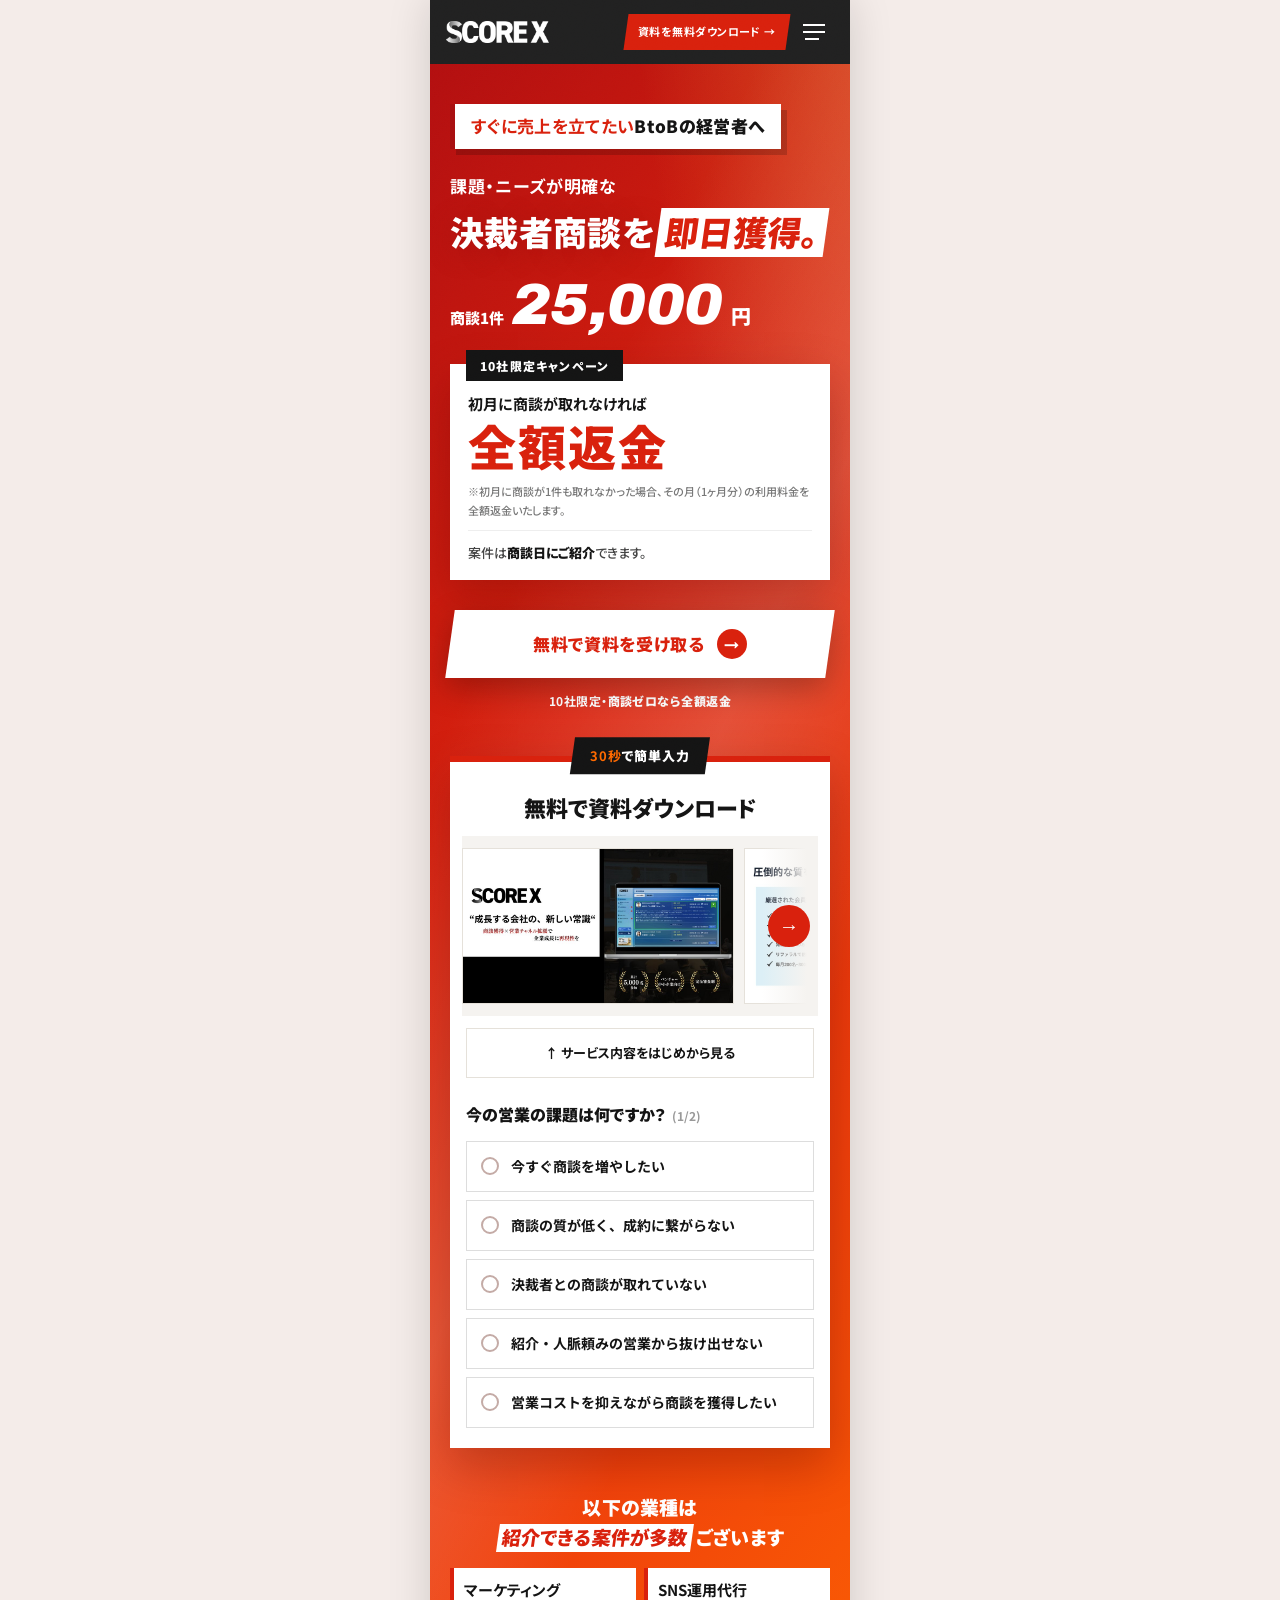
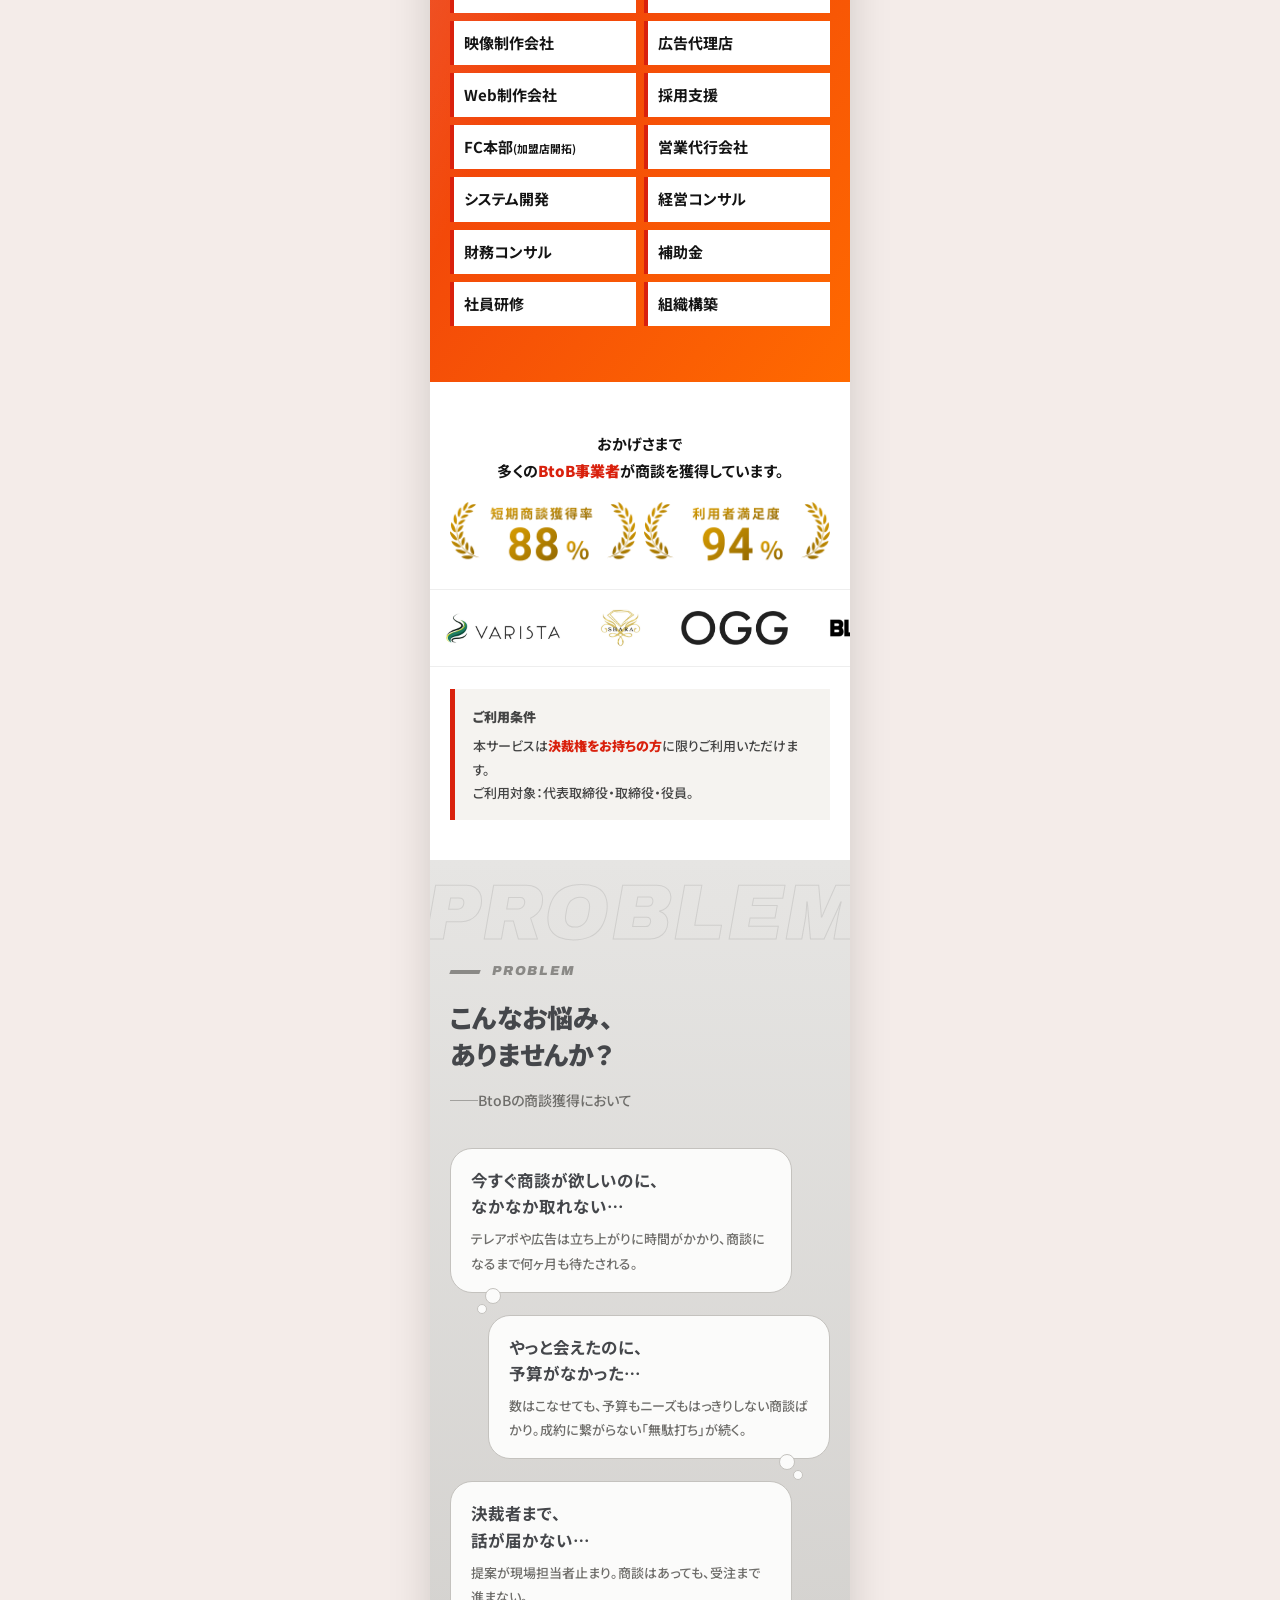
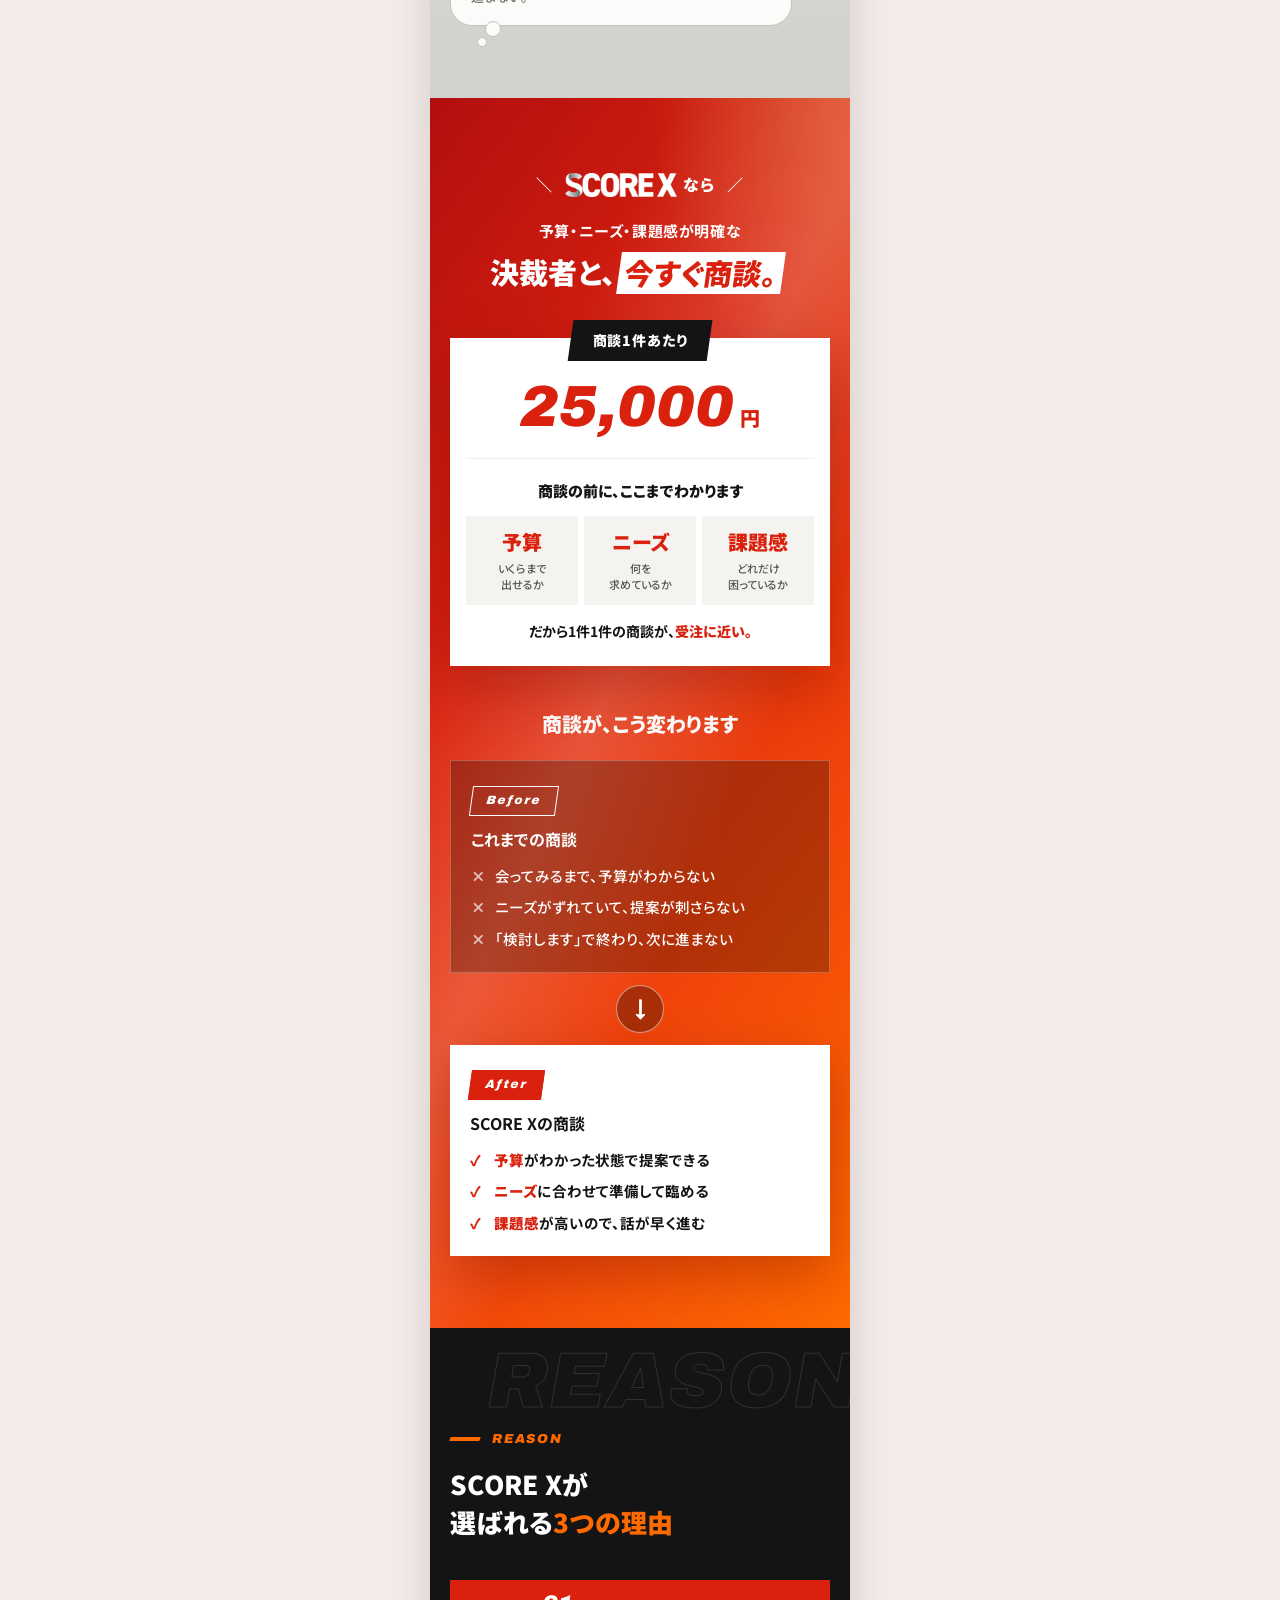
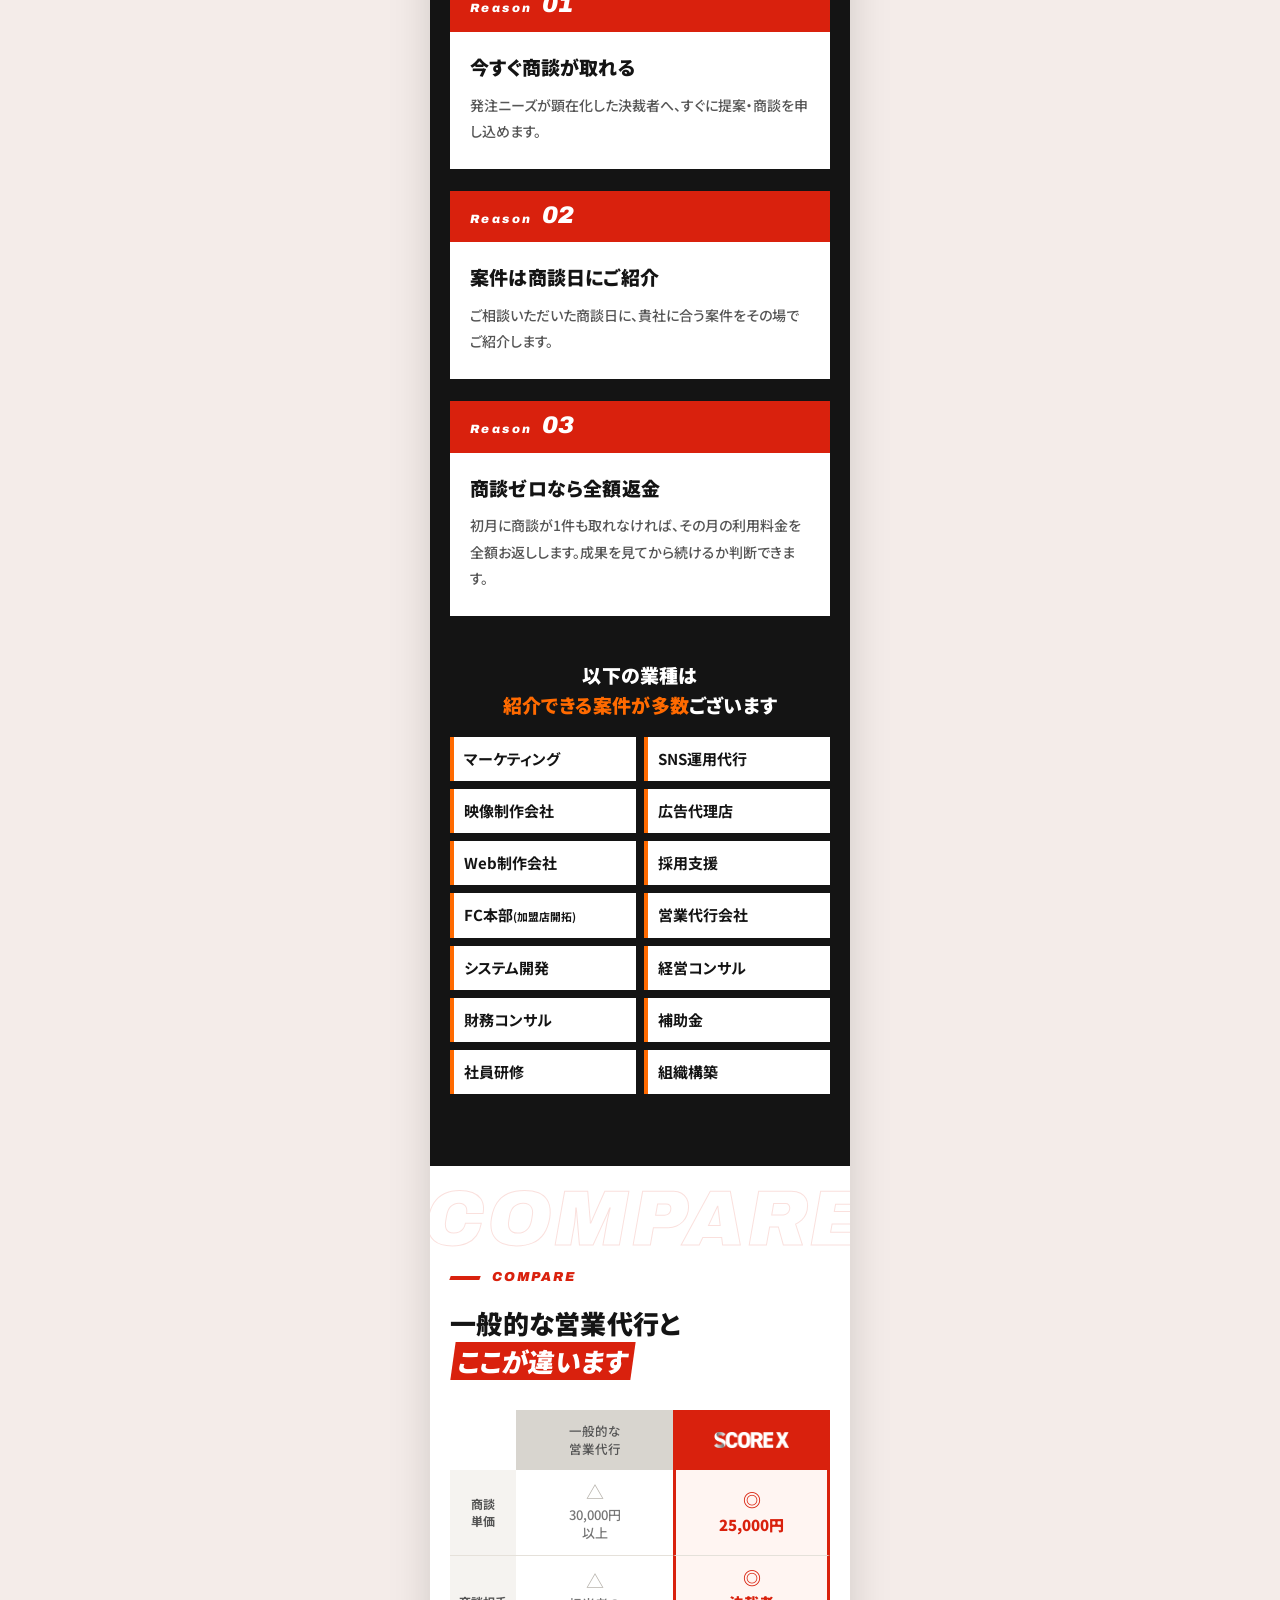
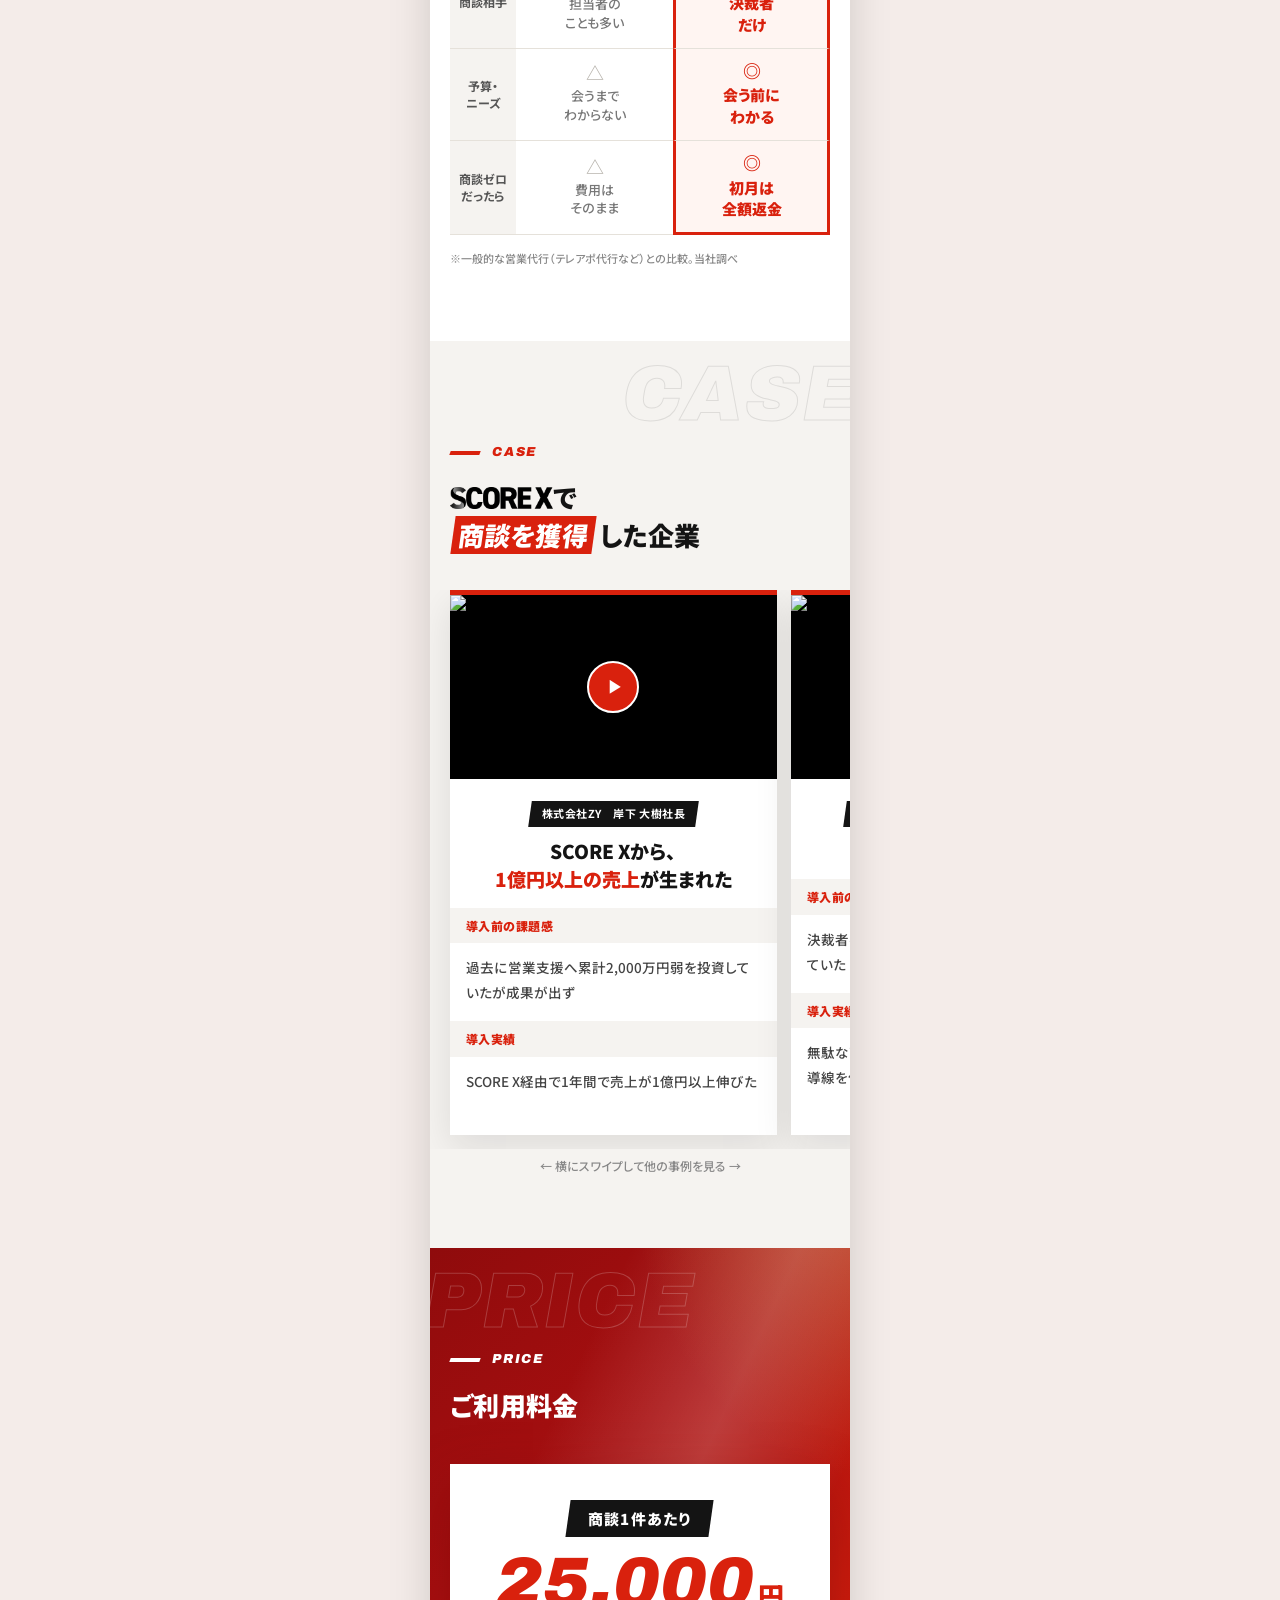
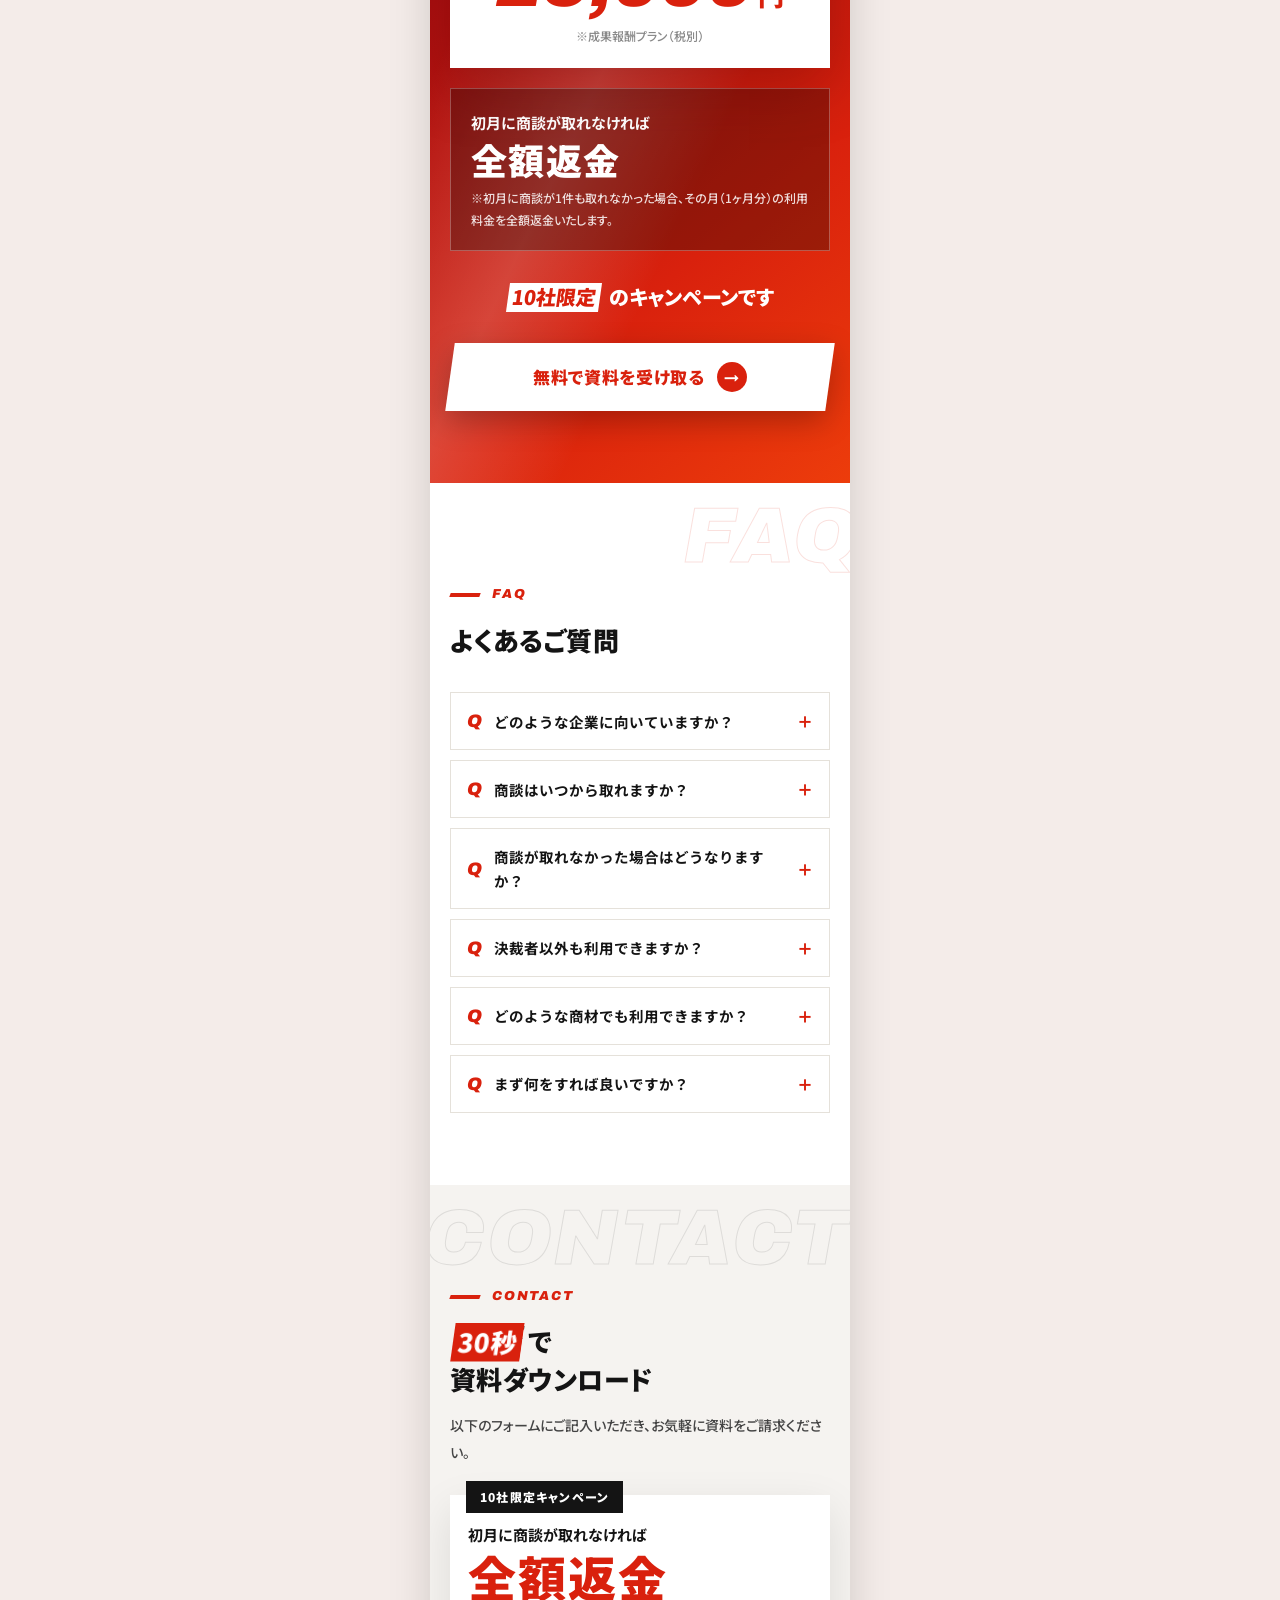
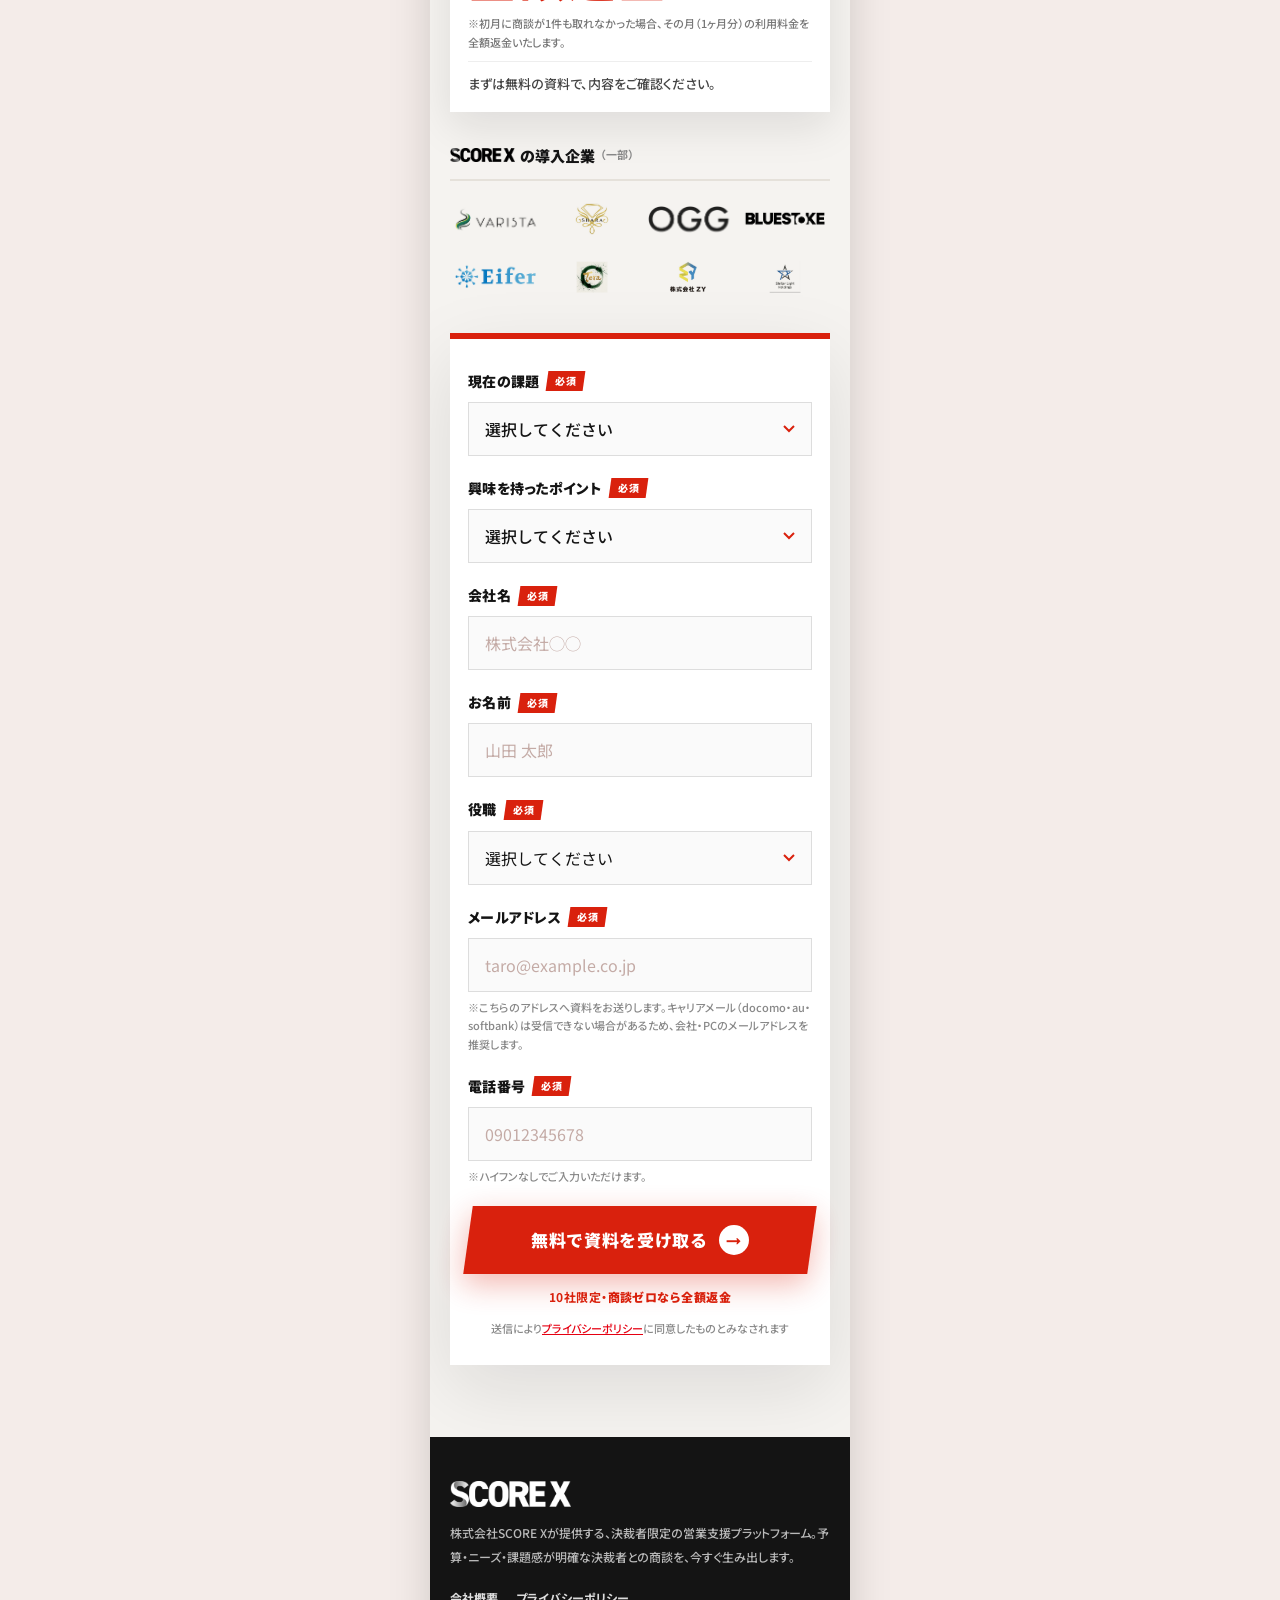
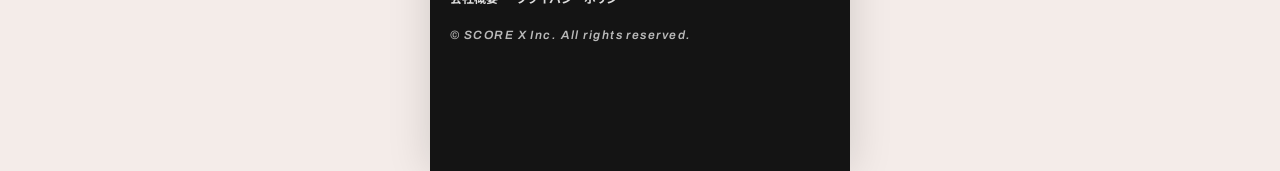
==== commit 772bb30e: "FV：課題・ニーズが明確な／商談前にわかる枠を削除／業種見出し変更 Co-Authored-By: Claude Opus 5.5 <noreply@anthropic.com>" ====
--- a/index.html
+++ b/index.html
@@ -14,7 +14,7 @@
 <title>SCORE X｜決裁者との商談が今すぐ取れる営業支援プラットフォーム</title>
 <link rel="preconnect" href="https://fonts.googleapis.com">
 <link href="https://fonts.googleapis.com/css2?family=Archivo:ital,wght@0,600;0,800;0,900;1,600;1,800;1,900&family=Noto+Sans+JP:wght@400;500;700;900&display=swap" rel="stylesheet">
-<link rel="stylesheet" href="css/style.css?v=20261028f">
+<link rel="stylesheet" href="css/style.css?v=20261028g">
 </head>
 <body>
 <!-- Google Tag Manager (noscript) -->
@@ -49,7 +49,7 @@
   <section id="fv" class="sec fv bg-red">
     <div class="sec-in">
       <p class="fv-for"><span><b>すぐに売上を立てたい</b>BtoBの経営者へ</span></p>
-      <p class="fv-pre">ニーズが明確な</p>
+      <p class="fv-pre">課題・ニーズが明確な</p>
       <h1 class="fv-copy fv-copy1">決裁者商談を<span class="hl-w hl-sk">即日獲得。</span></h1>
       <p class="fv-price"><span class="lbl">商談1件</span><span class="num">25,000</span><span class="unit">円</span></p>
 
@@ -62,15 +62,6 @@
         <p class="camp-sub">案件は<b>商談日にご紹介</b>できます。</p>
       </div>
 
-      <!-- 商談前にわかること -->
-      <div class="fv-know">
-        <p class="fv-know-t">商談の前に、<b>ここまでわかります</b></p>
-        <ul class="fv-know-g">
-          <li><b>予算</b><span>いくらまで<br>出せるか</span></li>
-          <li><b>ニーズ</b><span>何を<br>求めているか</span></li>
-          <li><b>課題感</b><span>どれだけ<br>困っているか</span></li>
-        </ul>
-      </div>
 
       <div style="margin-top:30px">
         <a href="#form" class="cta btn btn-white"><span>無料で資料を受け取る</span><span class="arw">→</span></a>
@@ -146,7 +137,7 @@
       </div>
 
       <div class="ind">
-        <h3 class="ind-ttl">今すぐ商談が取れる<br><span class="hl-w hl-sk">BtoB業種</span></h3>
+        <h3 class="ind-ttl">以下の業種は<br><span class="hl-w hl-sk">紹介できる案件が多数</span>ございます</h3>
         <div class="ind-grid">
           <p>マーケティング</p><p>SNS運用代行</p><p>映像制作会社</p><p>広告代理店</p><p>Web制作会社</p><p>採用支援</p><p>FC本部<small>(加盟店開拓)</small></p><p>営業代行会社</p><p>システム開発</p><p>経営コンサル</p><p>財務コンサル</p><p>補助金</p><p>社員研修</p><p>組織構築</p>
         </div>
@@ -495,7 +486,7 @@
       </div>
     </div>
   </div>
-<script src="js/main.js?v=20261028f"></script>
+<script src="js/main.js?v=20261028g"></script>
 <script src="https://cdn.jsdelivr.net/npm/@emailjs/browser@4/dist/email.min.js"></script>
 <script>
 (function () {
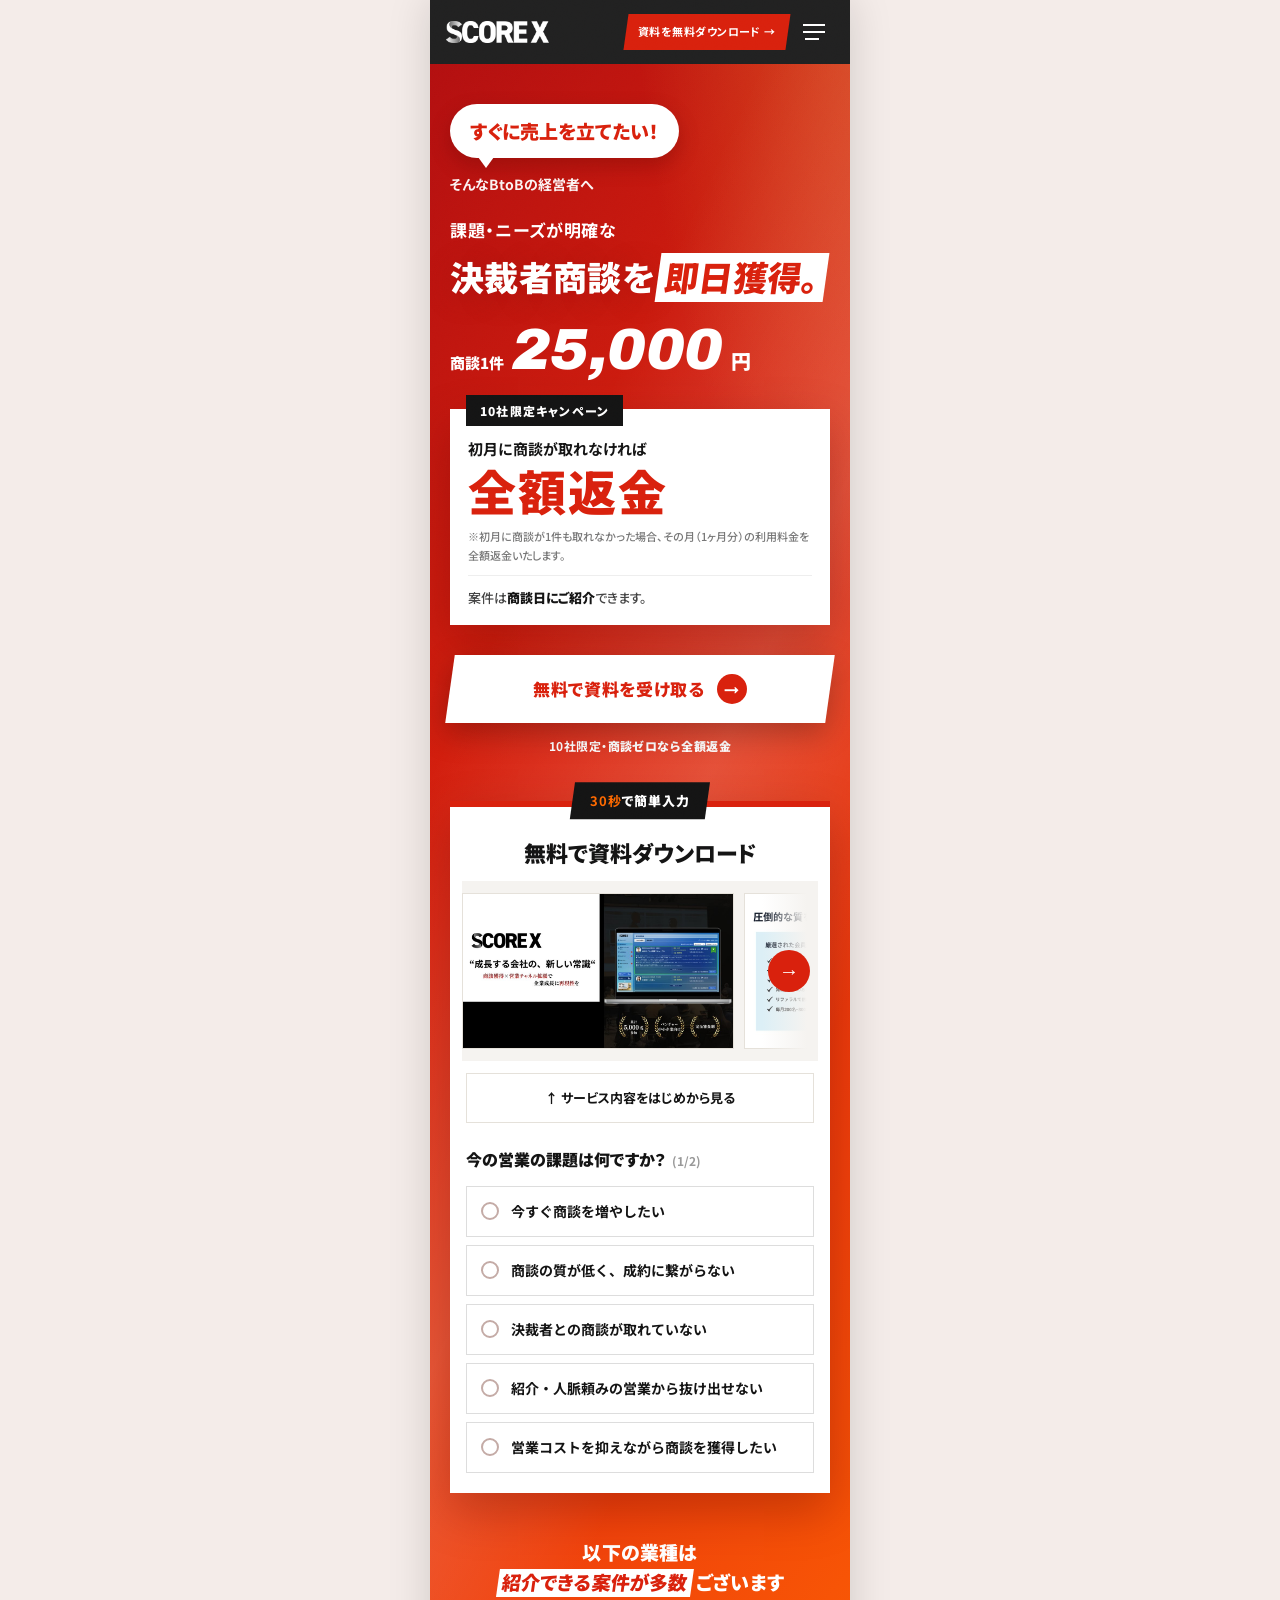
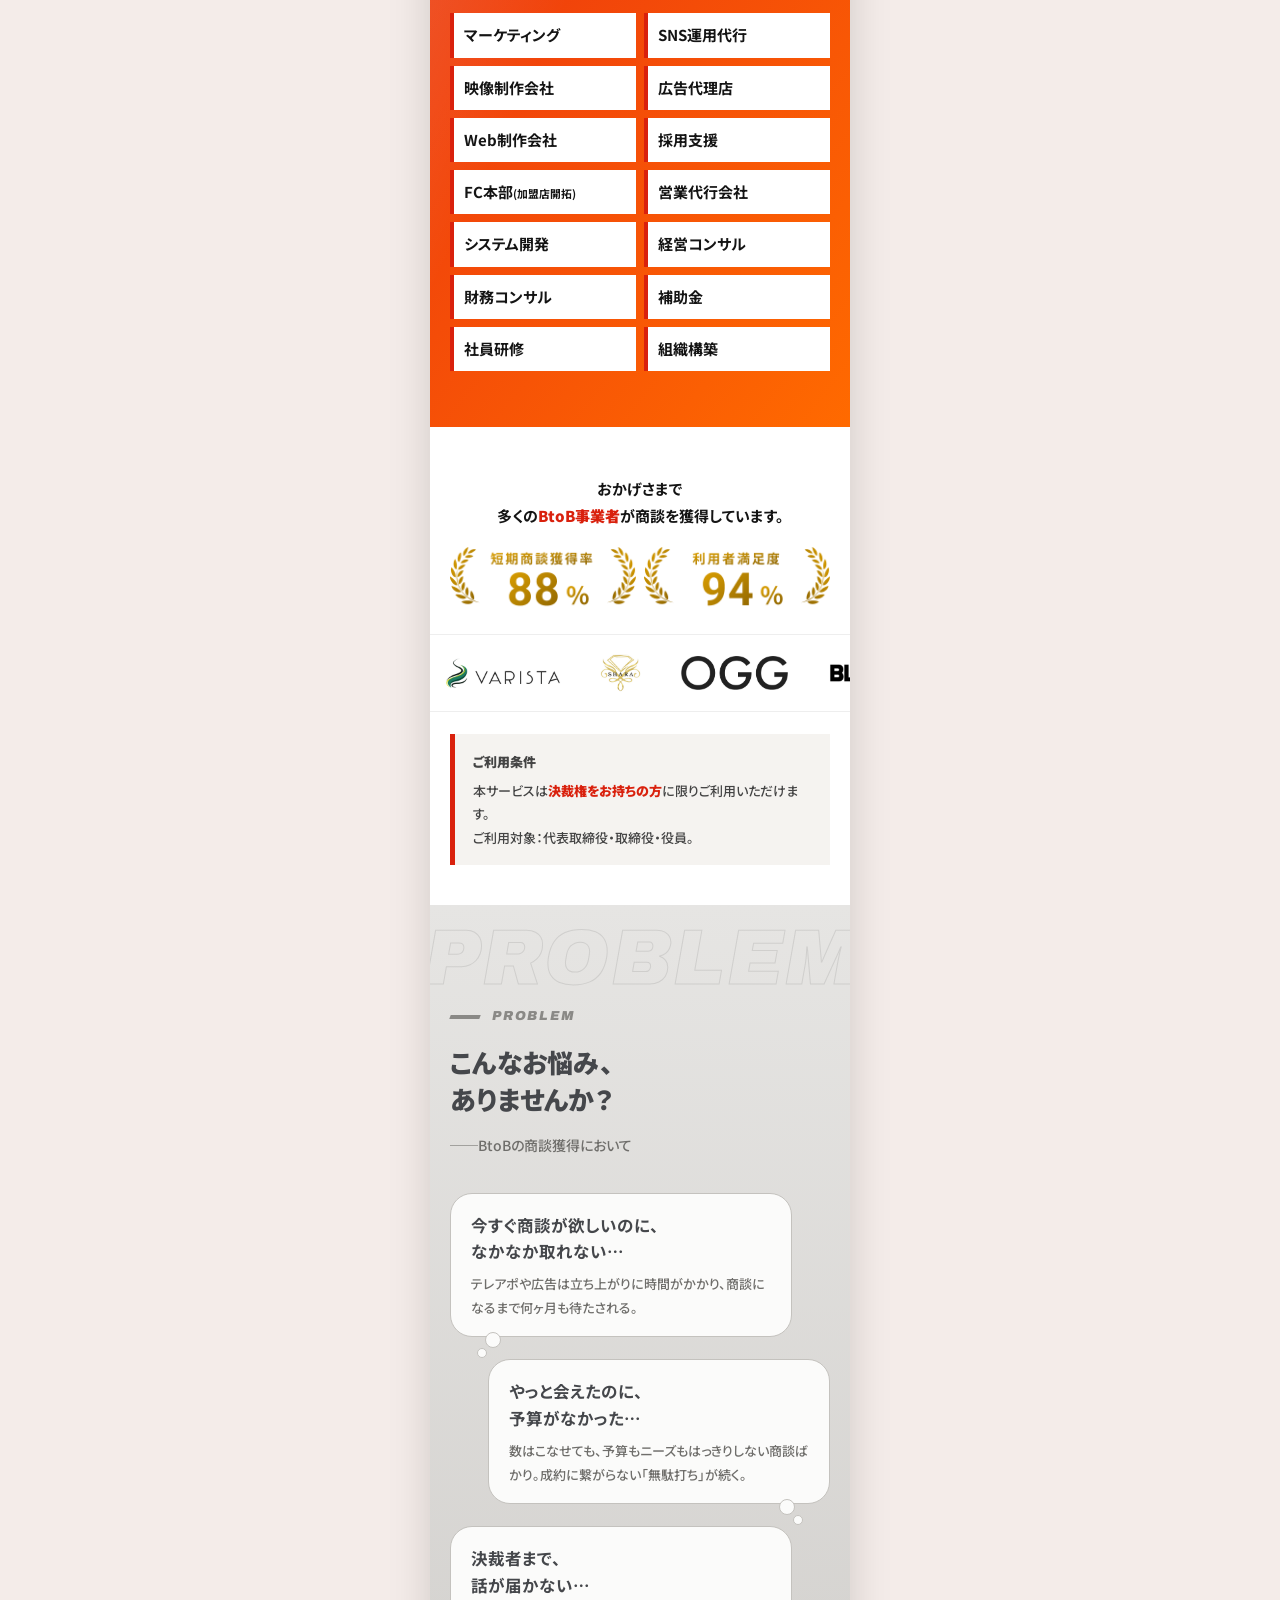
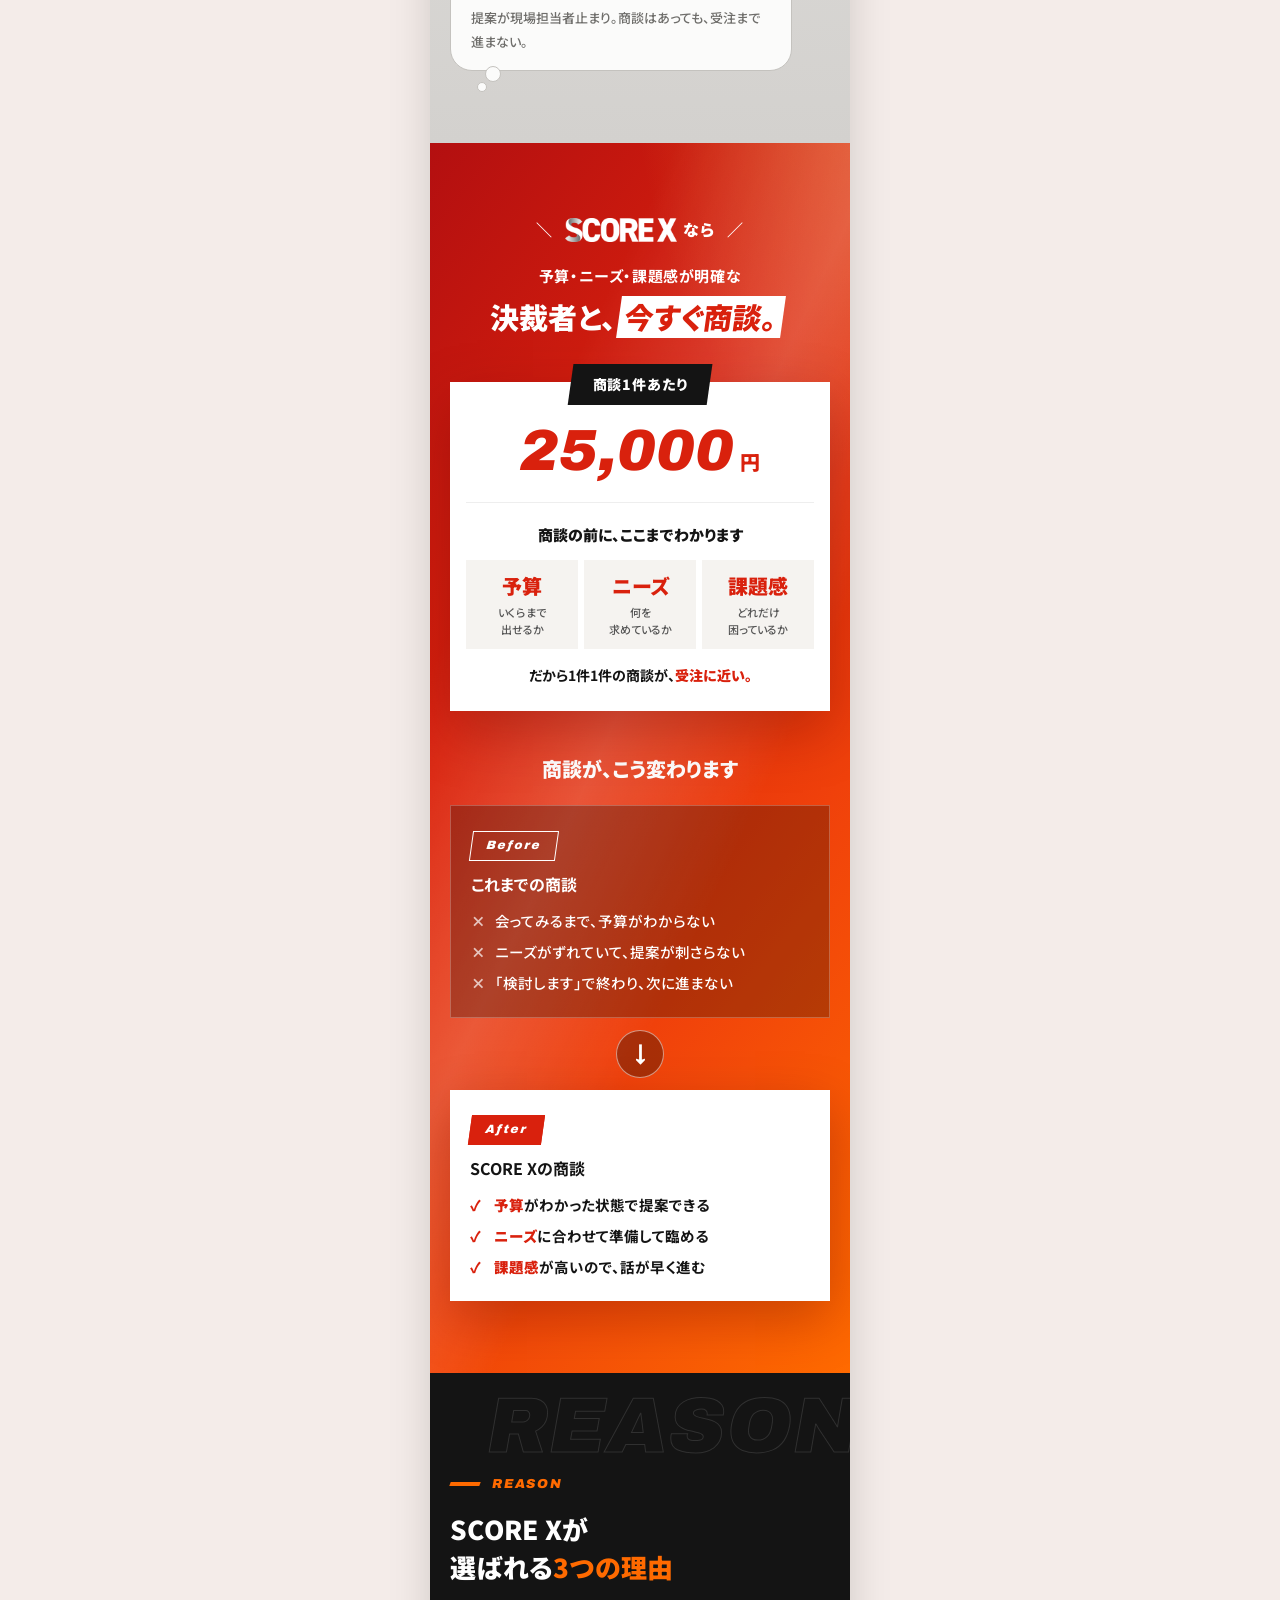
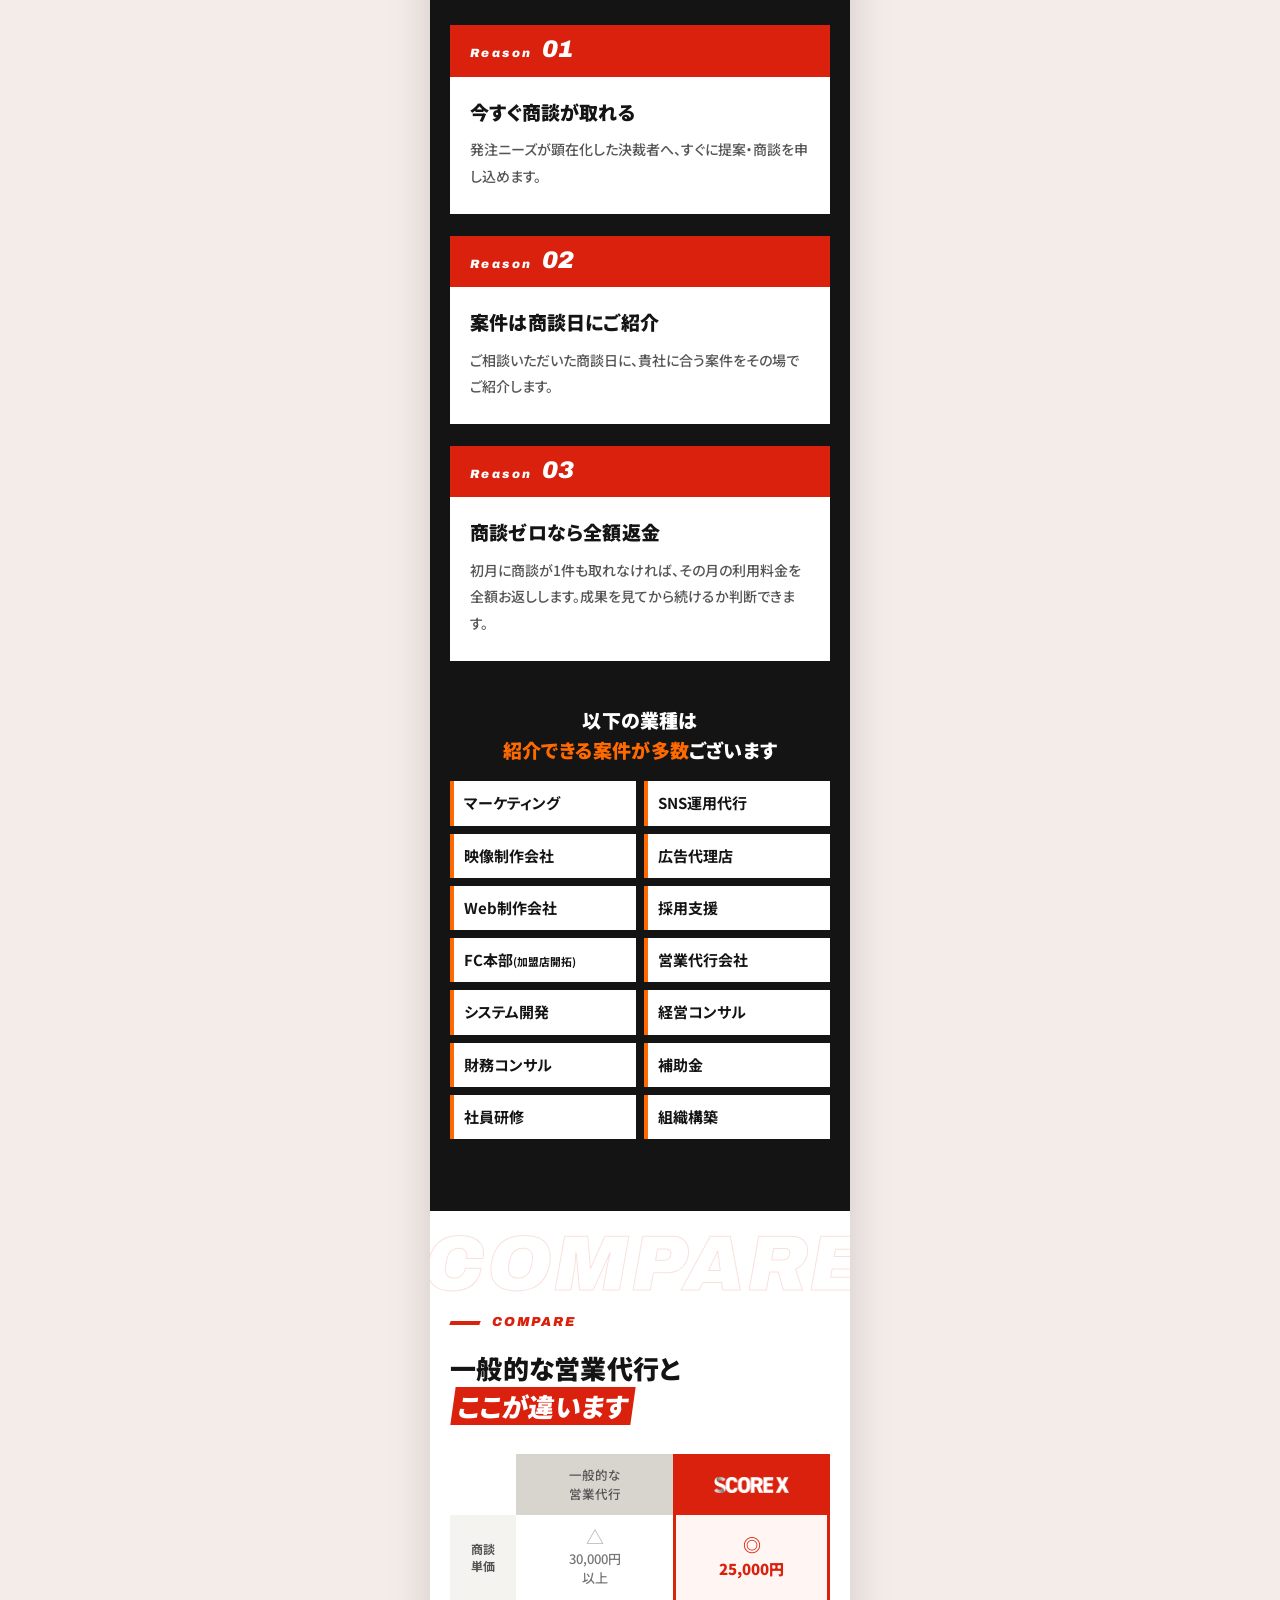
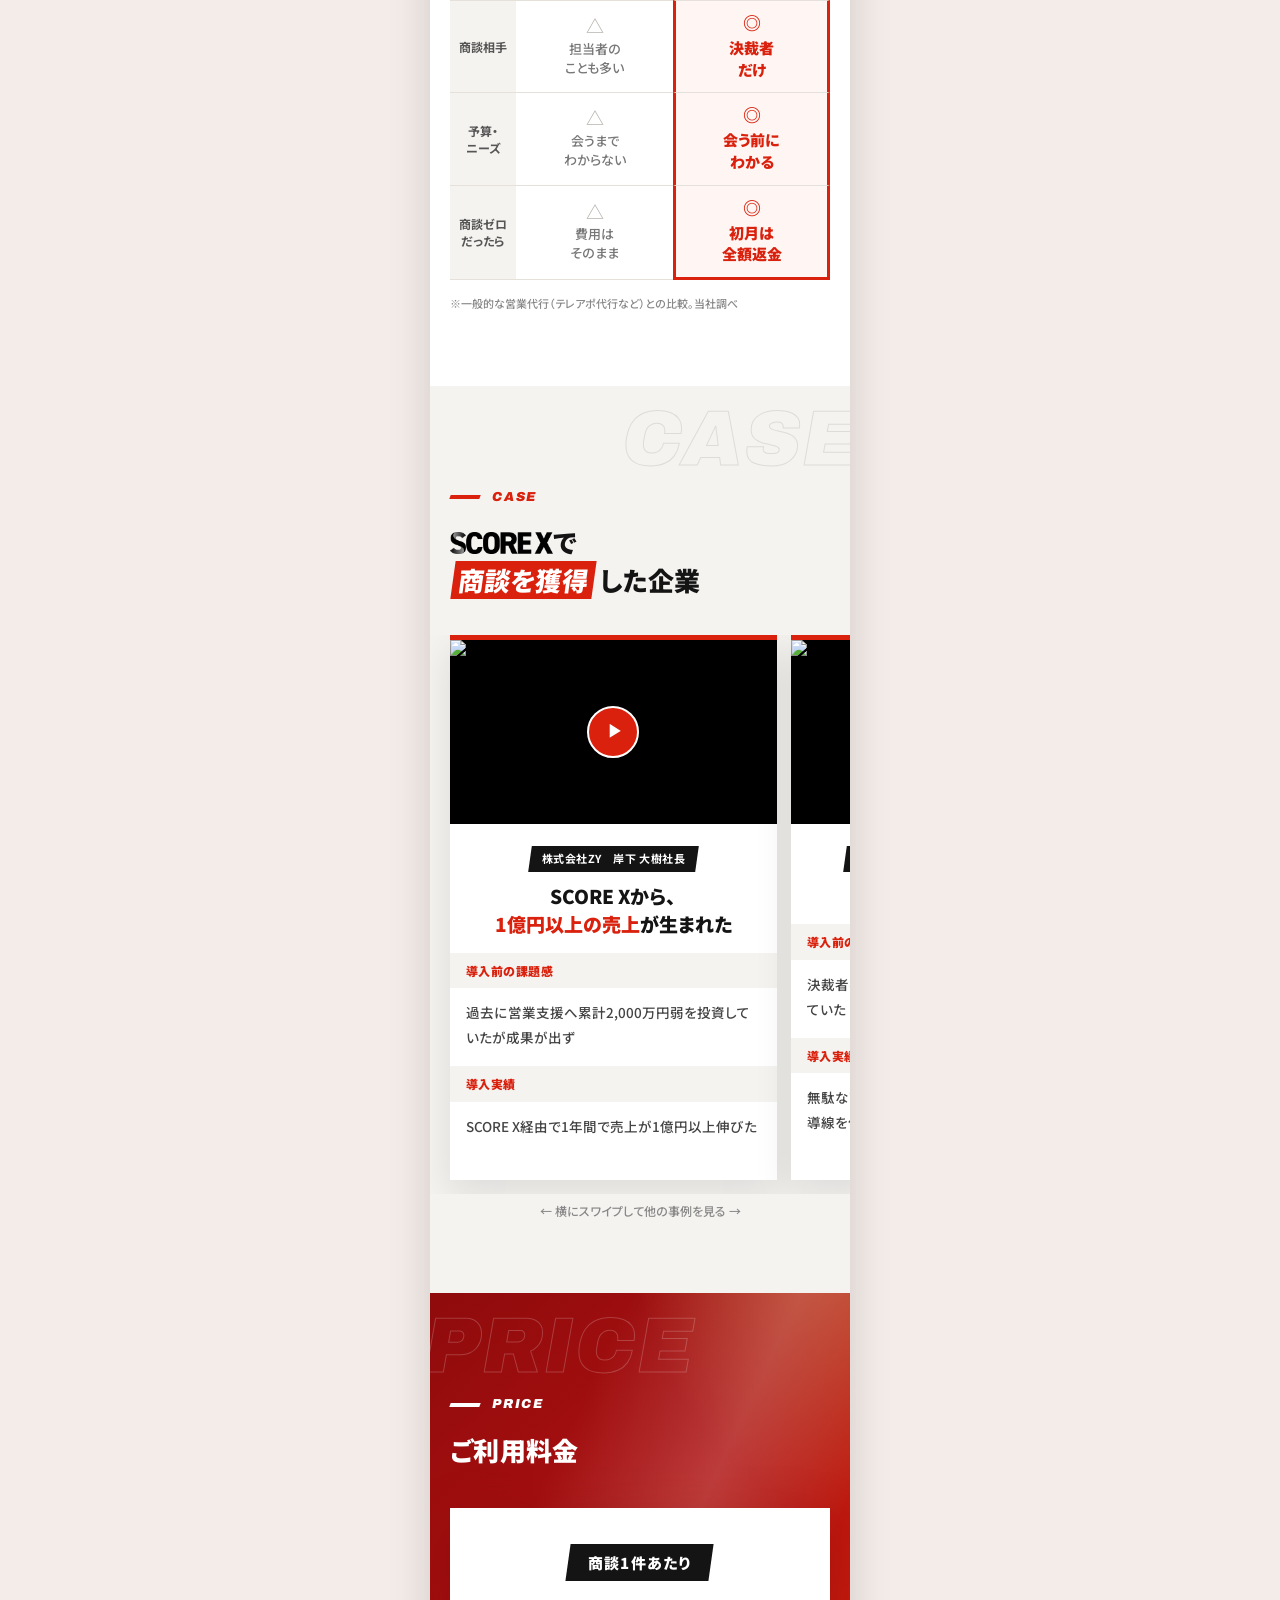
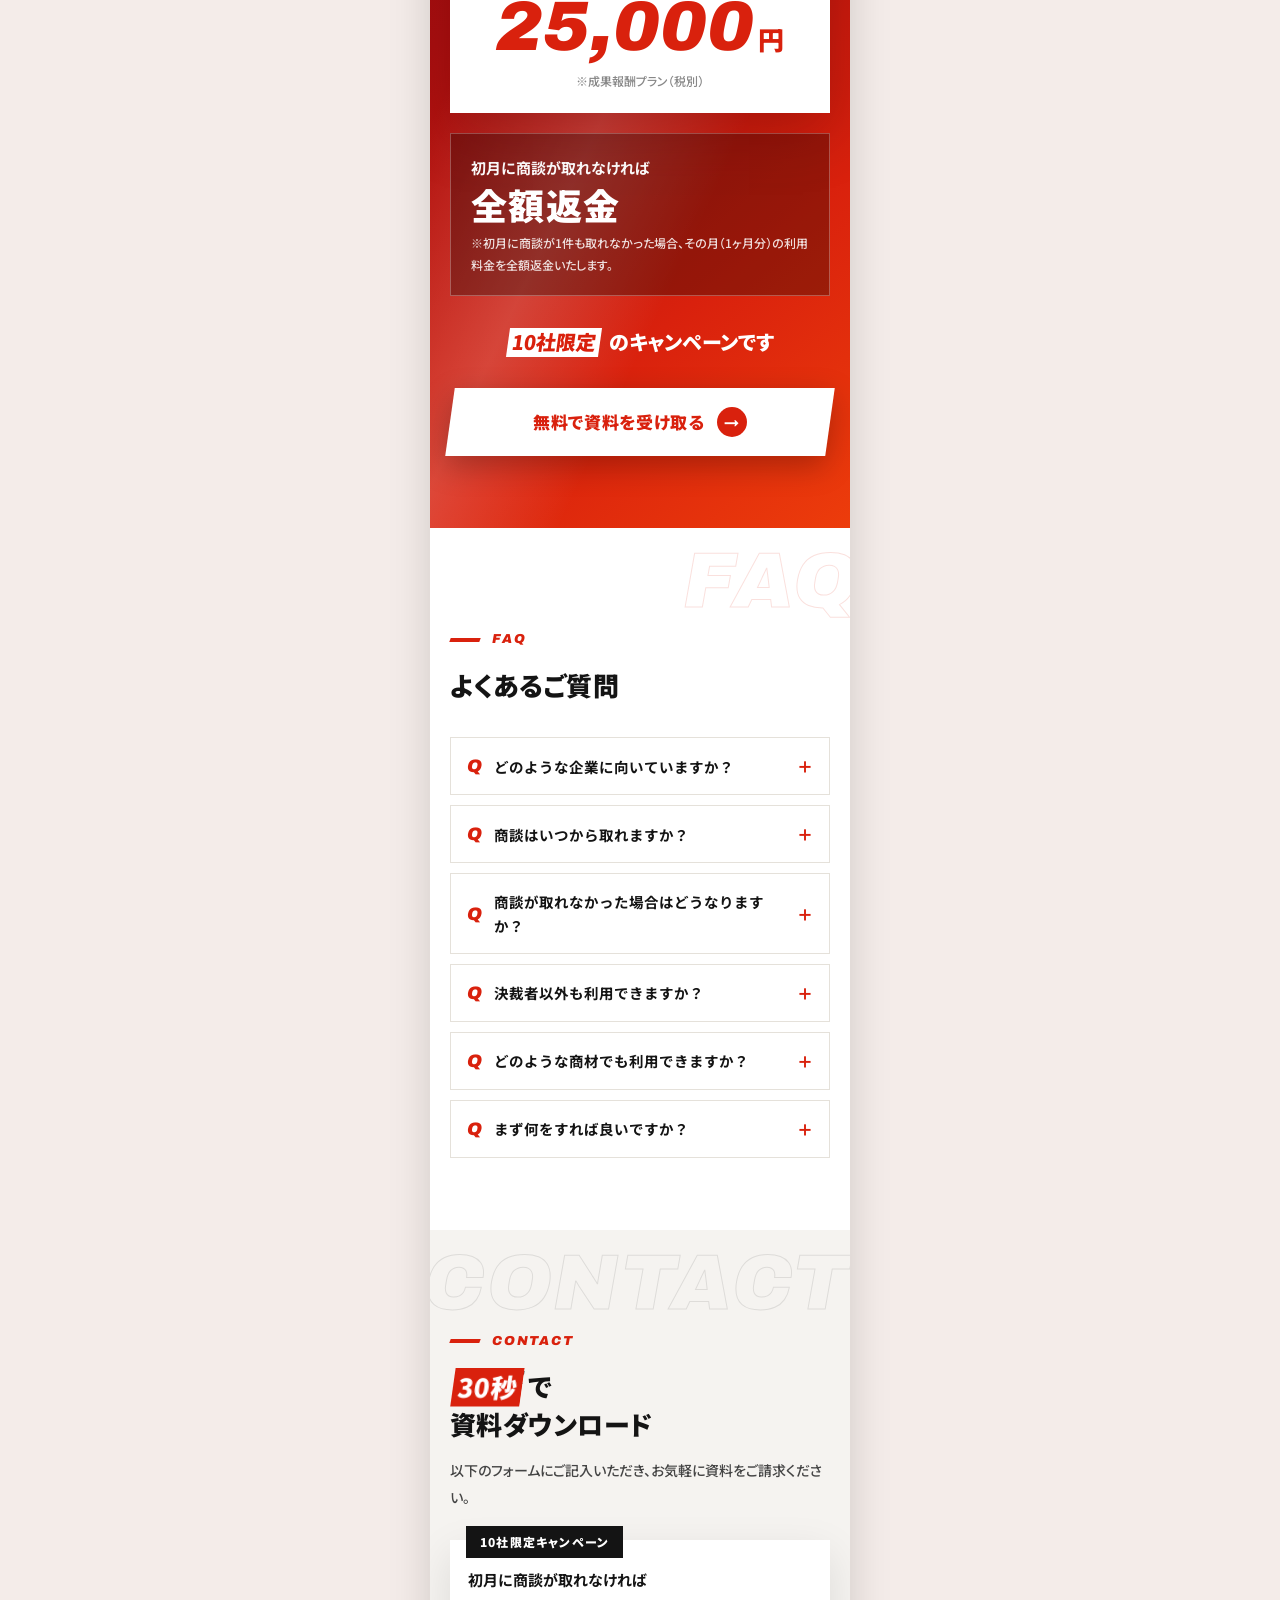
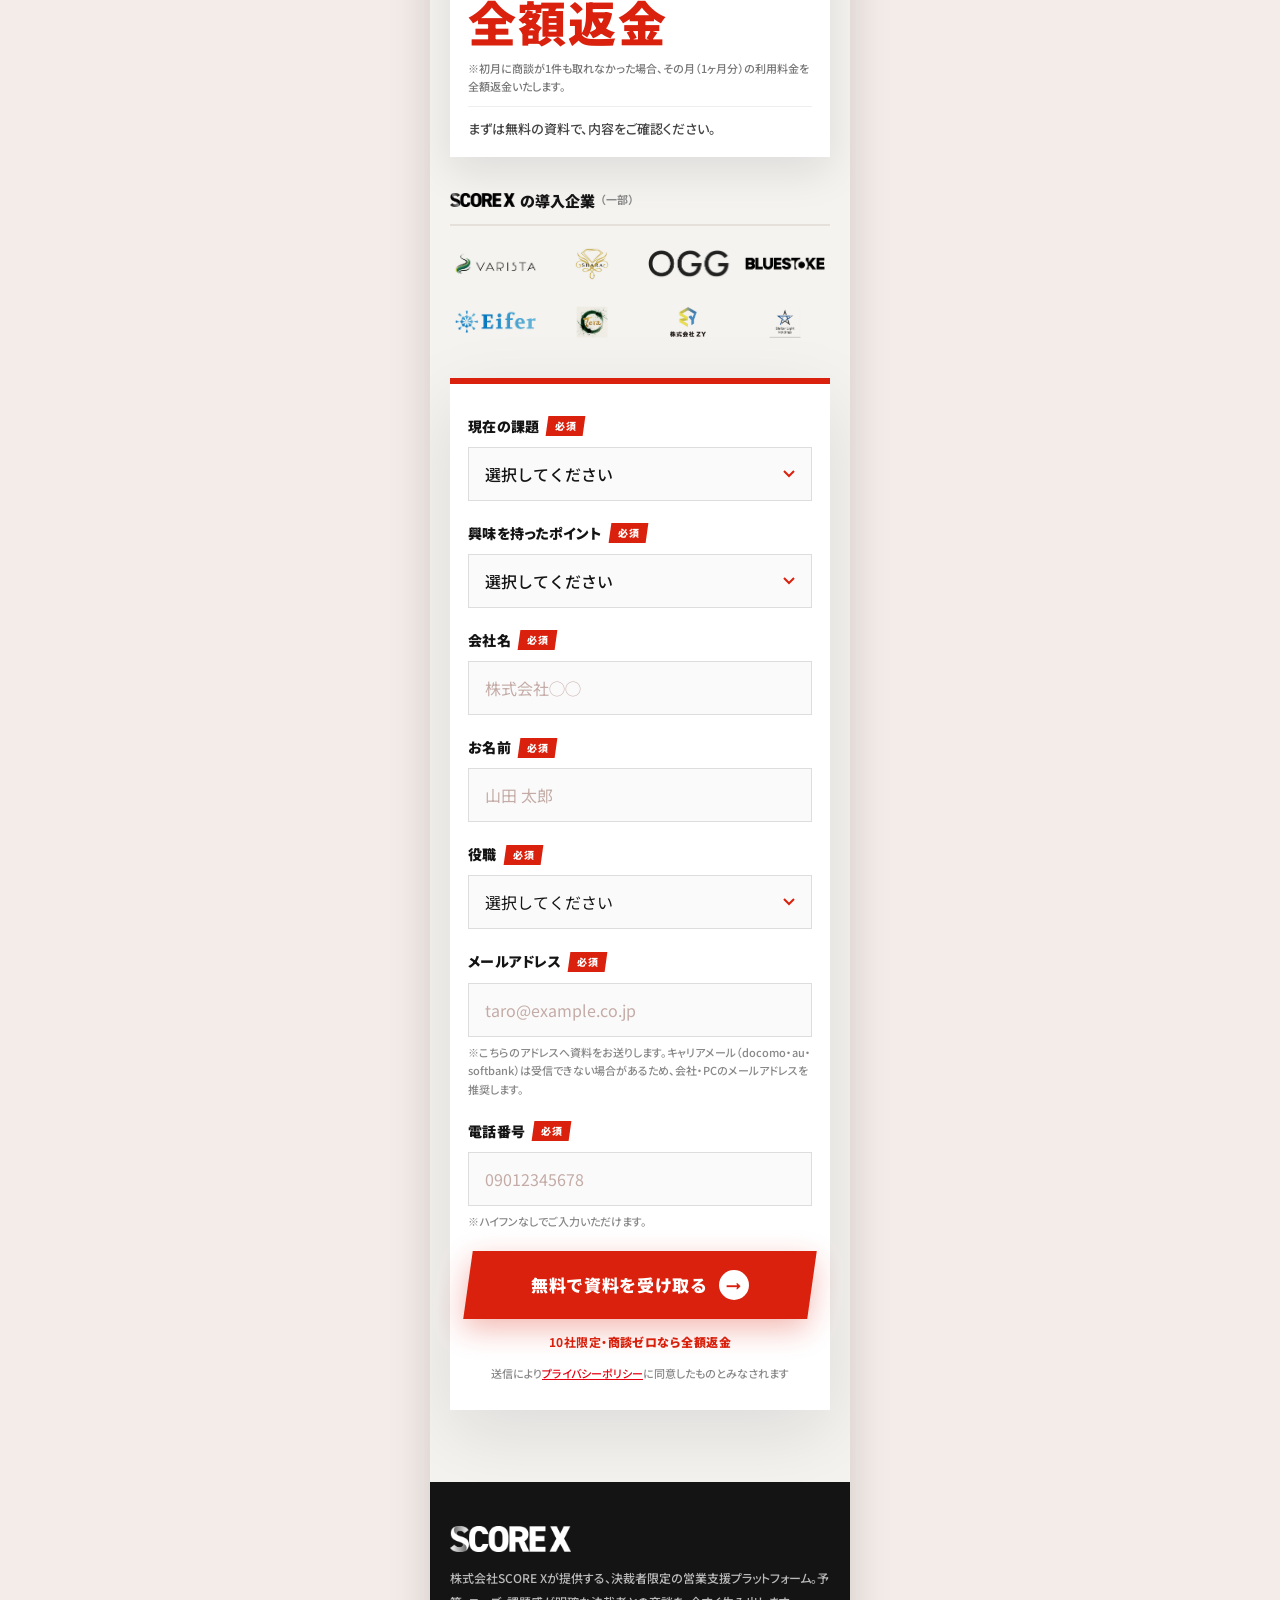
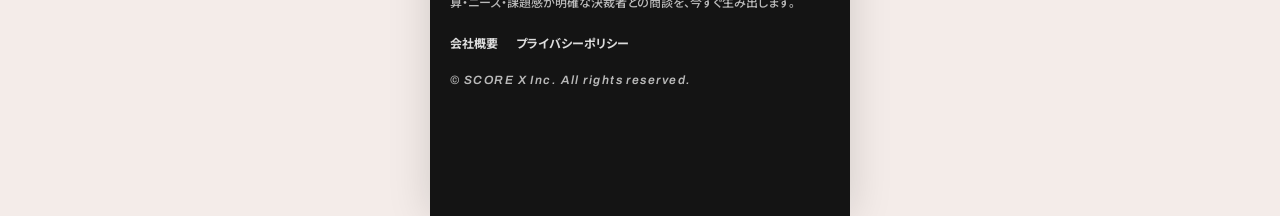
==== commit dac004ab: "FV対象者を吹き出し（D案）に変更・比較ページ削除 Co-Authored-By: Claude Opus 5.5 <noreply@anthropic.com>" ====
--- a/index.html
+++ b/index.html
@@ -14,7 +14,7 @@
 <title>SCORE X｜決裁者との商談が今すぐ取れる営業支援プラットフォーム</title>
 <link rel="preconnect" href="https://fonts.googleapis.com">
 <link href="https://fonts.googleapis.com/css2?family=Archivo:ital,wght@0,600;0,800;0,900;1,600;1,800;1,900&family=Noto+Sans+JP:wght@400;500;700;900&display=swap" rel="stylesheet">
-<link rel="stylesheet" href="css/style.css?v=20261028g">
+<link rel="stylesheet" href="css/style.css?v=20261028h">
 </head>
 <body>
 <!-- Google Tag Manager (noscript) -->
@@ -48,7 +48,7 @@
   <!-- FV -->
   <section id="fv" class="sec fv bg-red">
     <div class="sec-in">
-      <p class="fv-for"><span><b>すぐに売上を立てたい</b>BtoBの経営者へ</span></p>
+      <div class="fv-voice"><p class="bub">すぐに売上を立てたい！</p><p class="who">そんなBtoBの経営者へ</p></div>
       <p class="fv-pre">課題・ニーズが明確な</p>
       <h1 class="fv-copy fv-copy1">決裁者商談を<span class="hl-w hl-sk">即日獲得。</span></h1>
       <p class="fv-price"><span class="lbl">商談1件</span><span class="num">25,000</span><span class="unit">円</span></p>
@@ -486,7 +486,7 @@
       </div>
     </div>
   </div>
-<script src="js/main.js?v=20261028g"></script>
+<script src="js/main.js?v=20261028h"></script>
 <script src="https://cdn.jsdelivr.net/npm/@emailjs/browser@4/dist/email.min.js"></script>
 <script>
 (function () {
--- a/css/style.css
+++ b/css/style.css
@@ -622,3 +622,9 @@
 /* 対象者の枠：白背景 */
 .fv .fv-for>span{background:#fff;color:var(--ink);border-left-color:var(--red-deep);}
 .fv .fv-for b{color:var(--red);}
+
+/* FV：対象者を経営者の声（吹き出し）で */
+.fv-voice{margin-bottom:18px;}
+.fv-voice .bub{position:relative;display:inline-block;background:#fff;color:var(--red);font-weight:900;font-size:min(19px,5vw);padding:10px 20px;border-radius:999px;box-shadow:0 8px 20px rgba(90,5,0,.3);}
+.fv-voice .bub::after{content:"";position:absolute;left:28px;bottom:-10px;border-left:8px solid transparent;border-right:8px solid transparent;border-top:11px solid #fff;}
+.fv-voice .who{margin-top:14px;font-weight:700;font-size:14px;opacity:.95;}
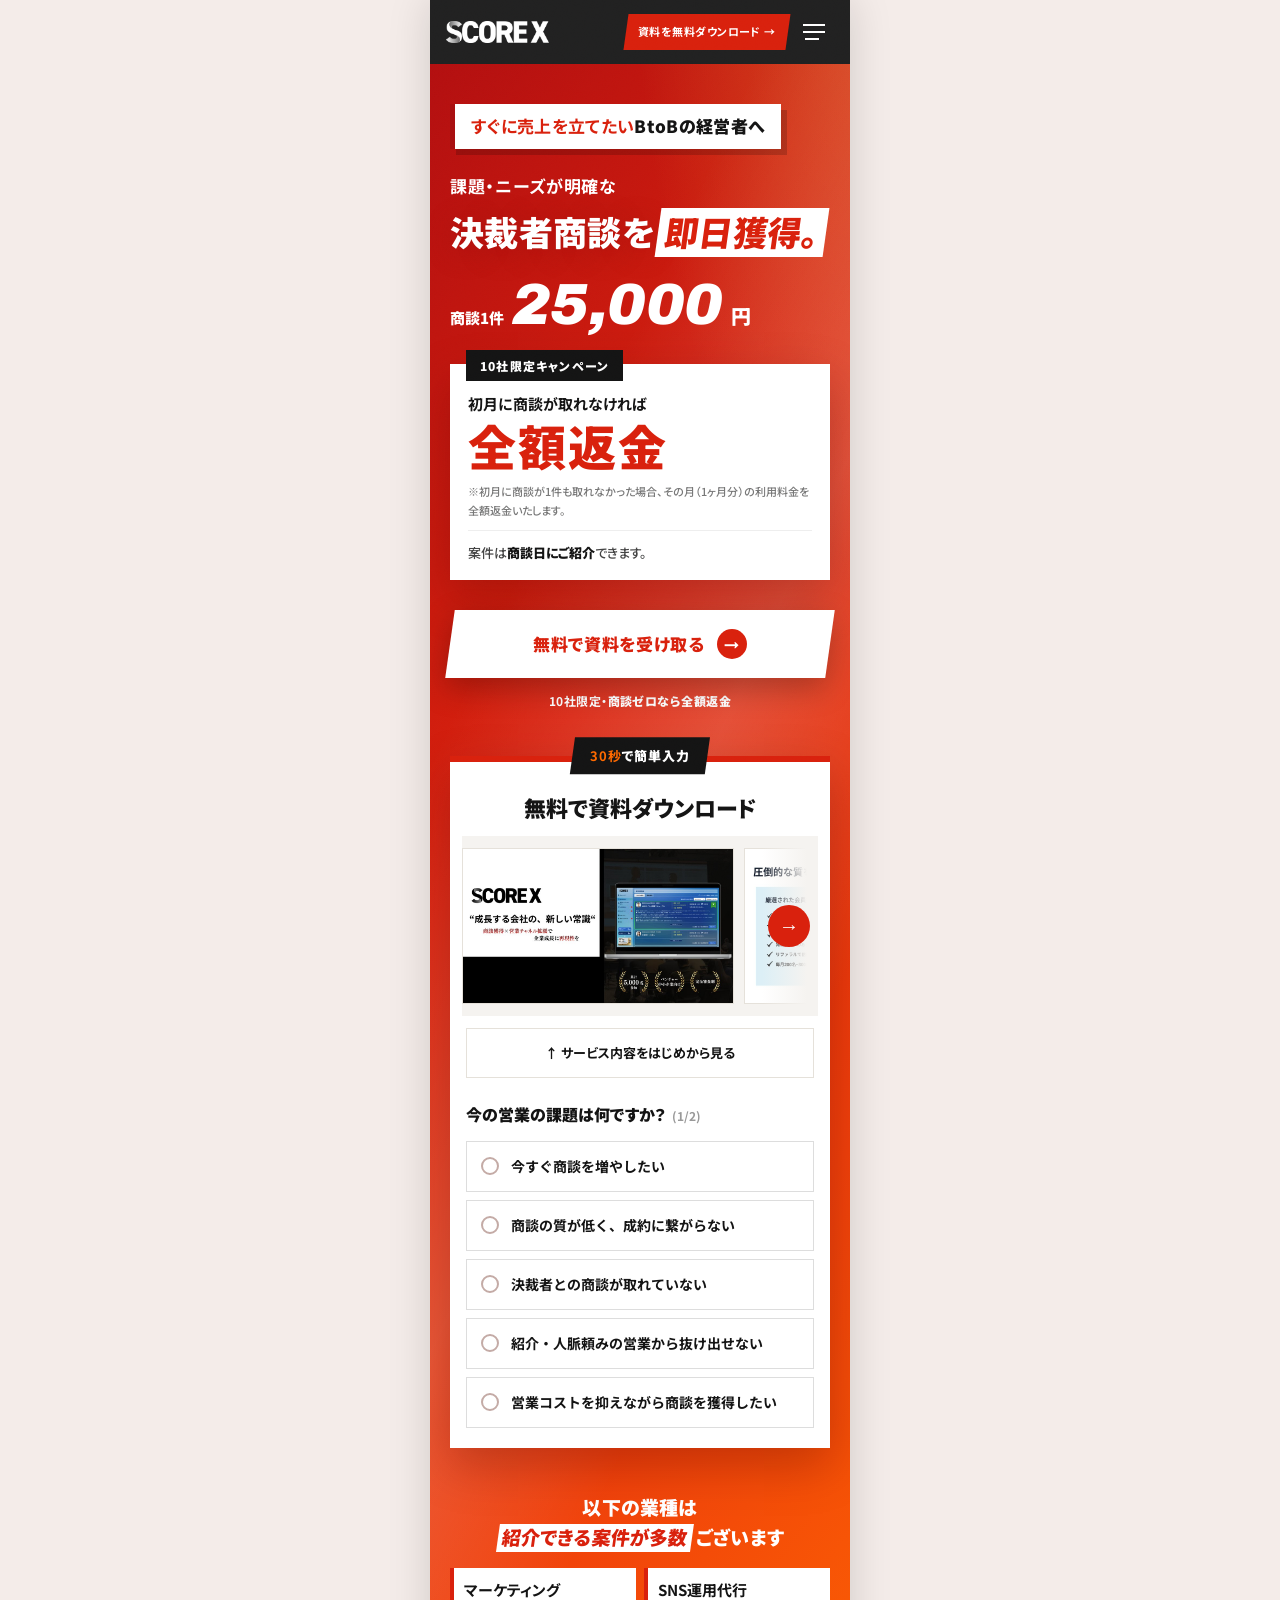
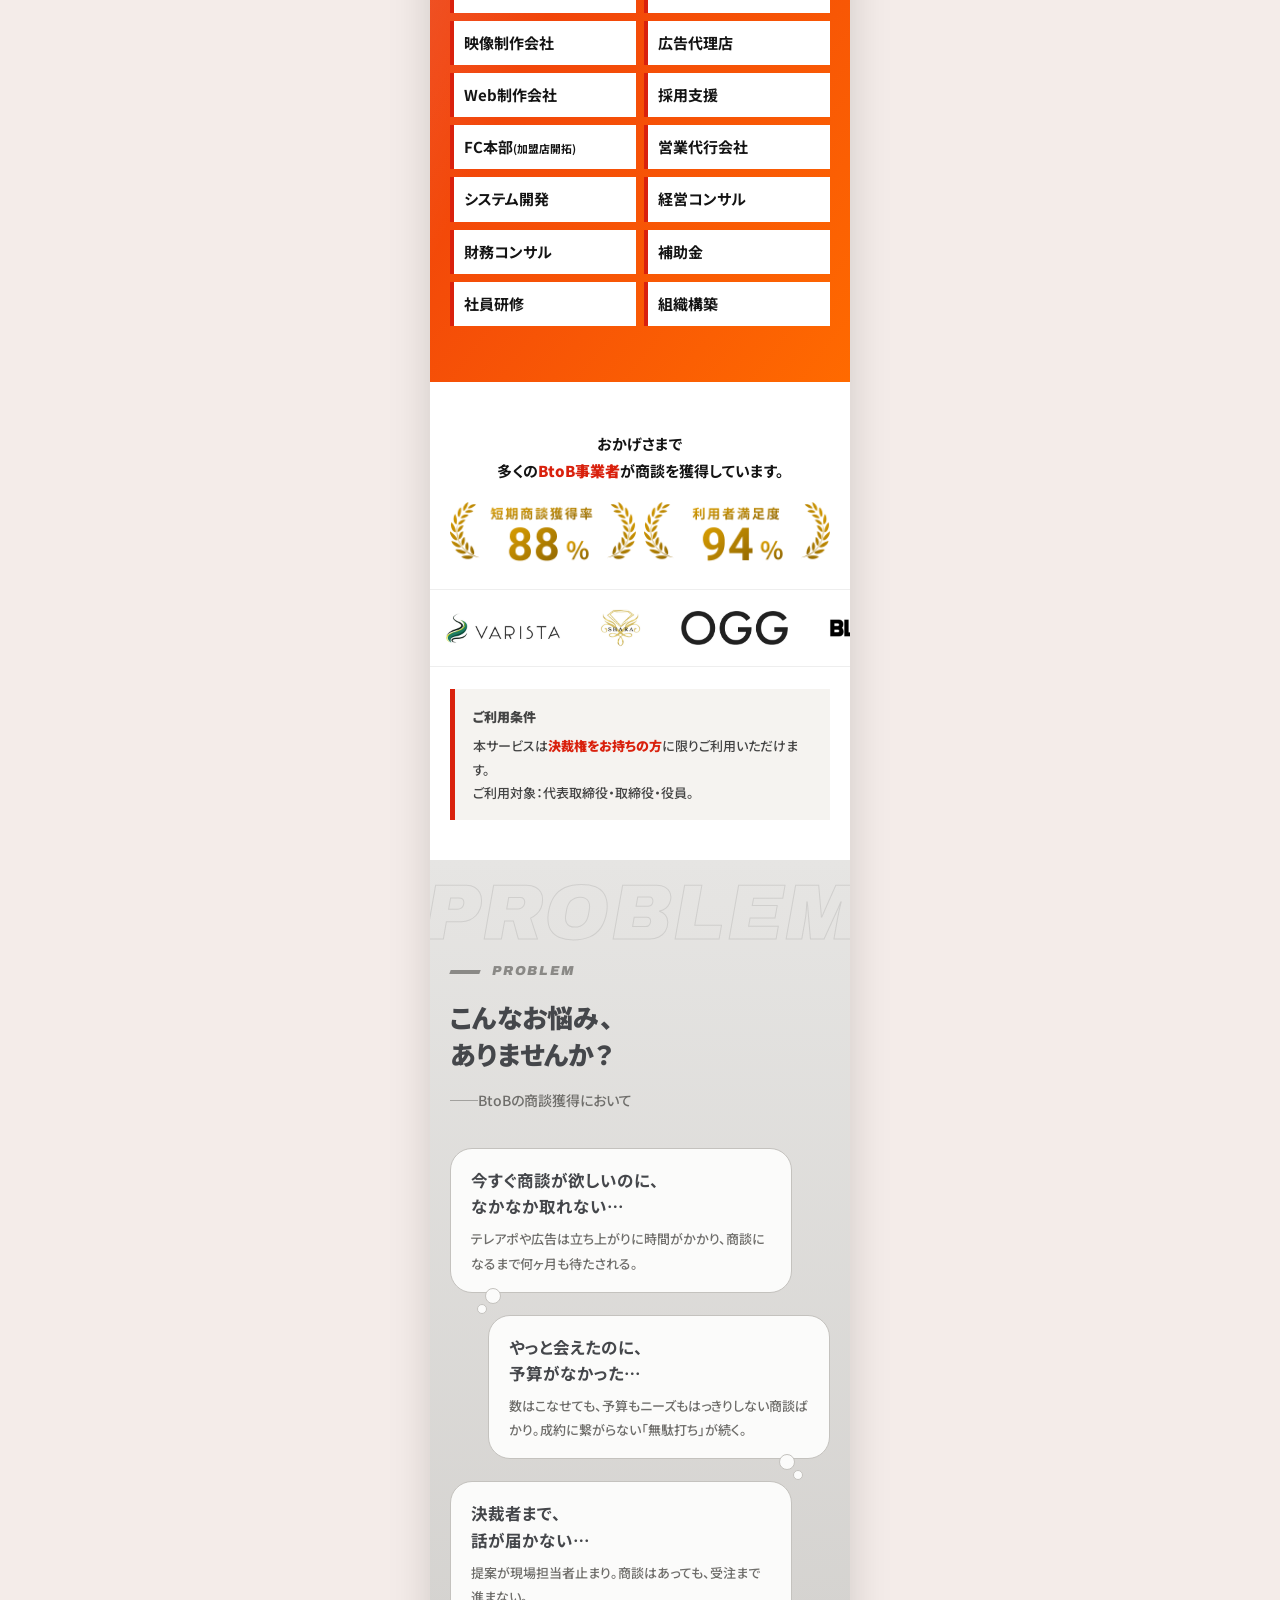
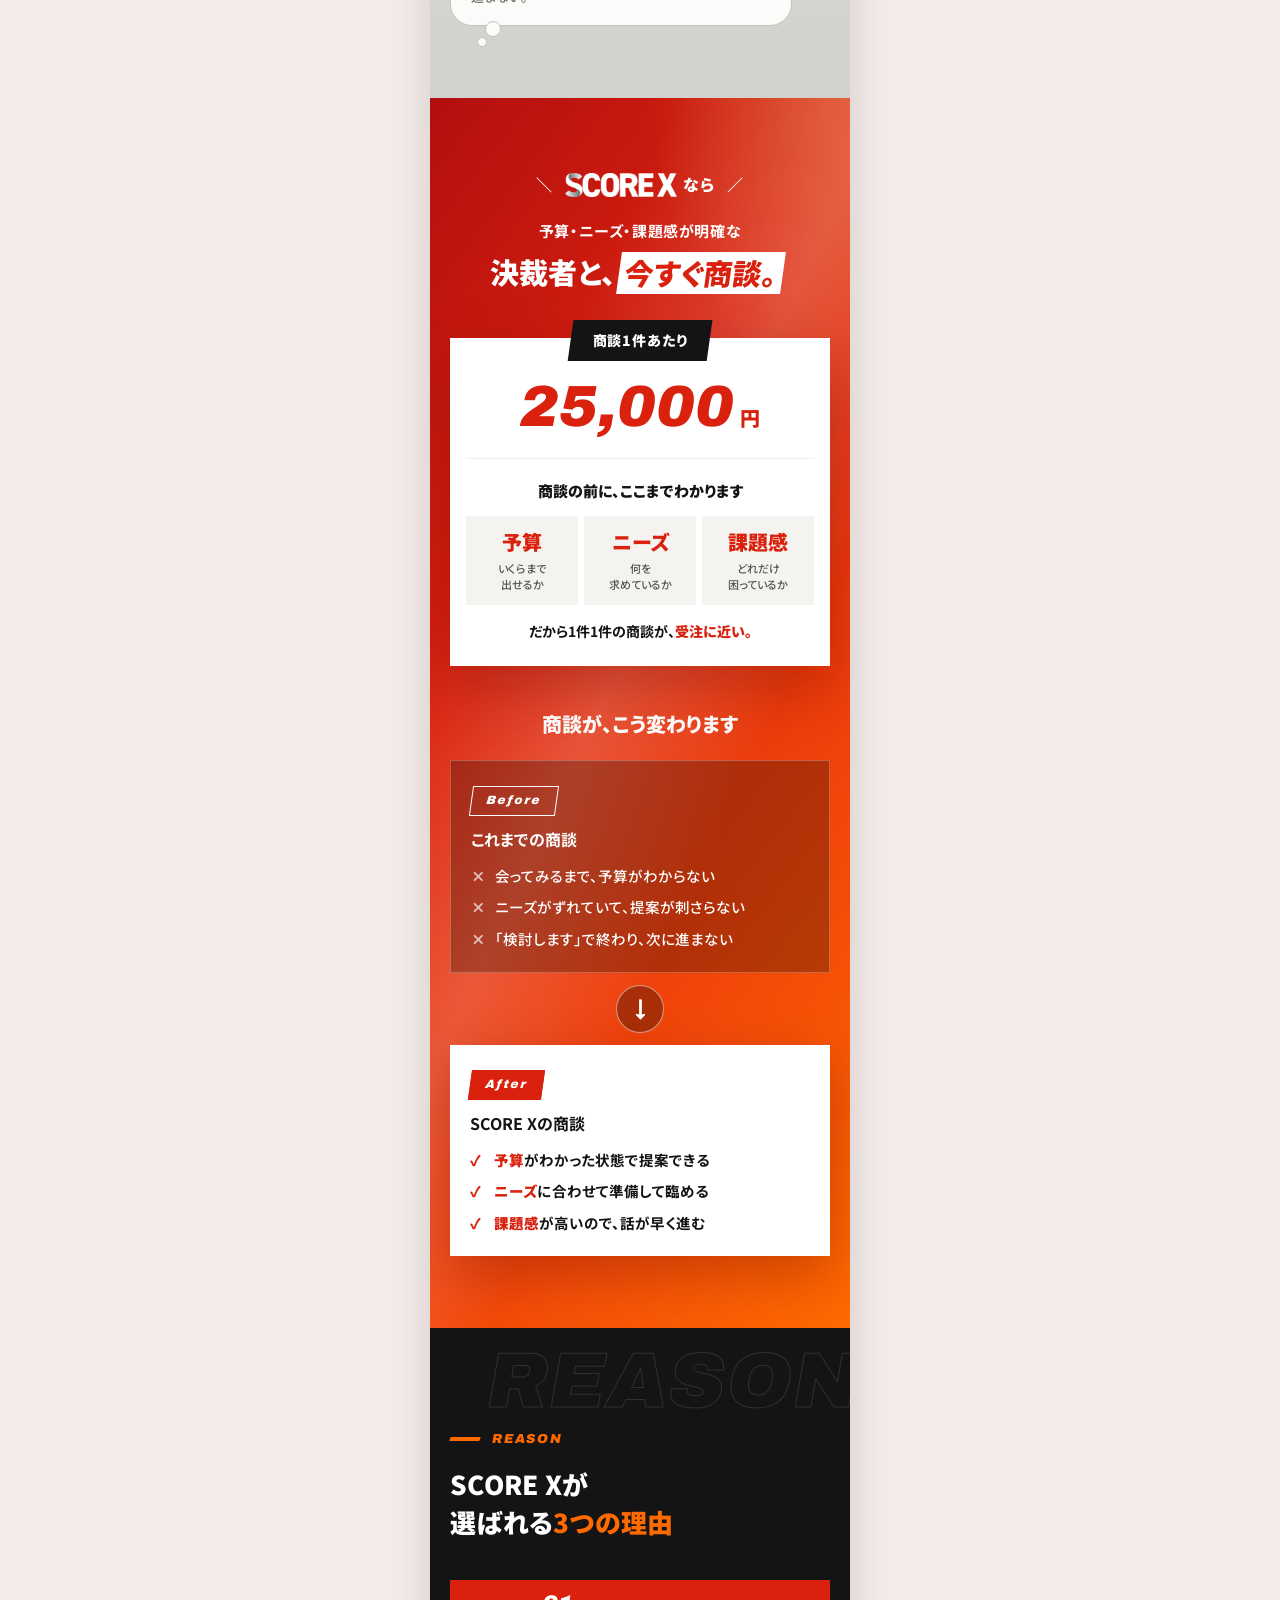
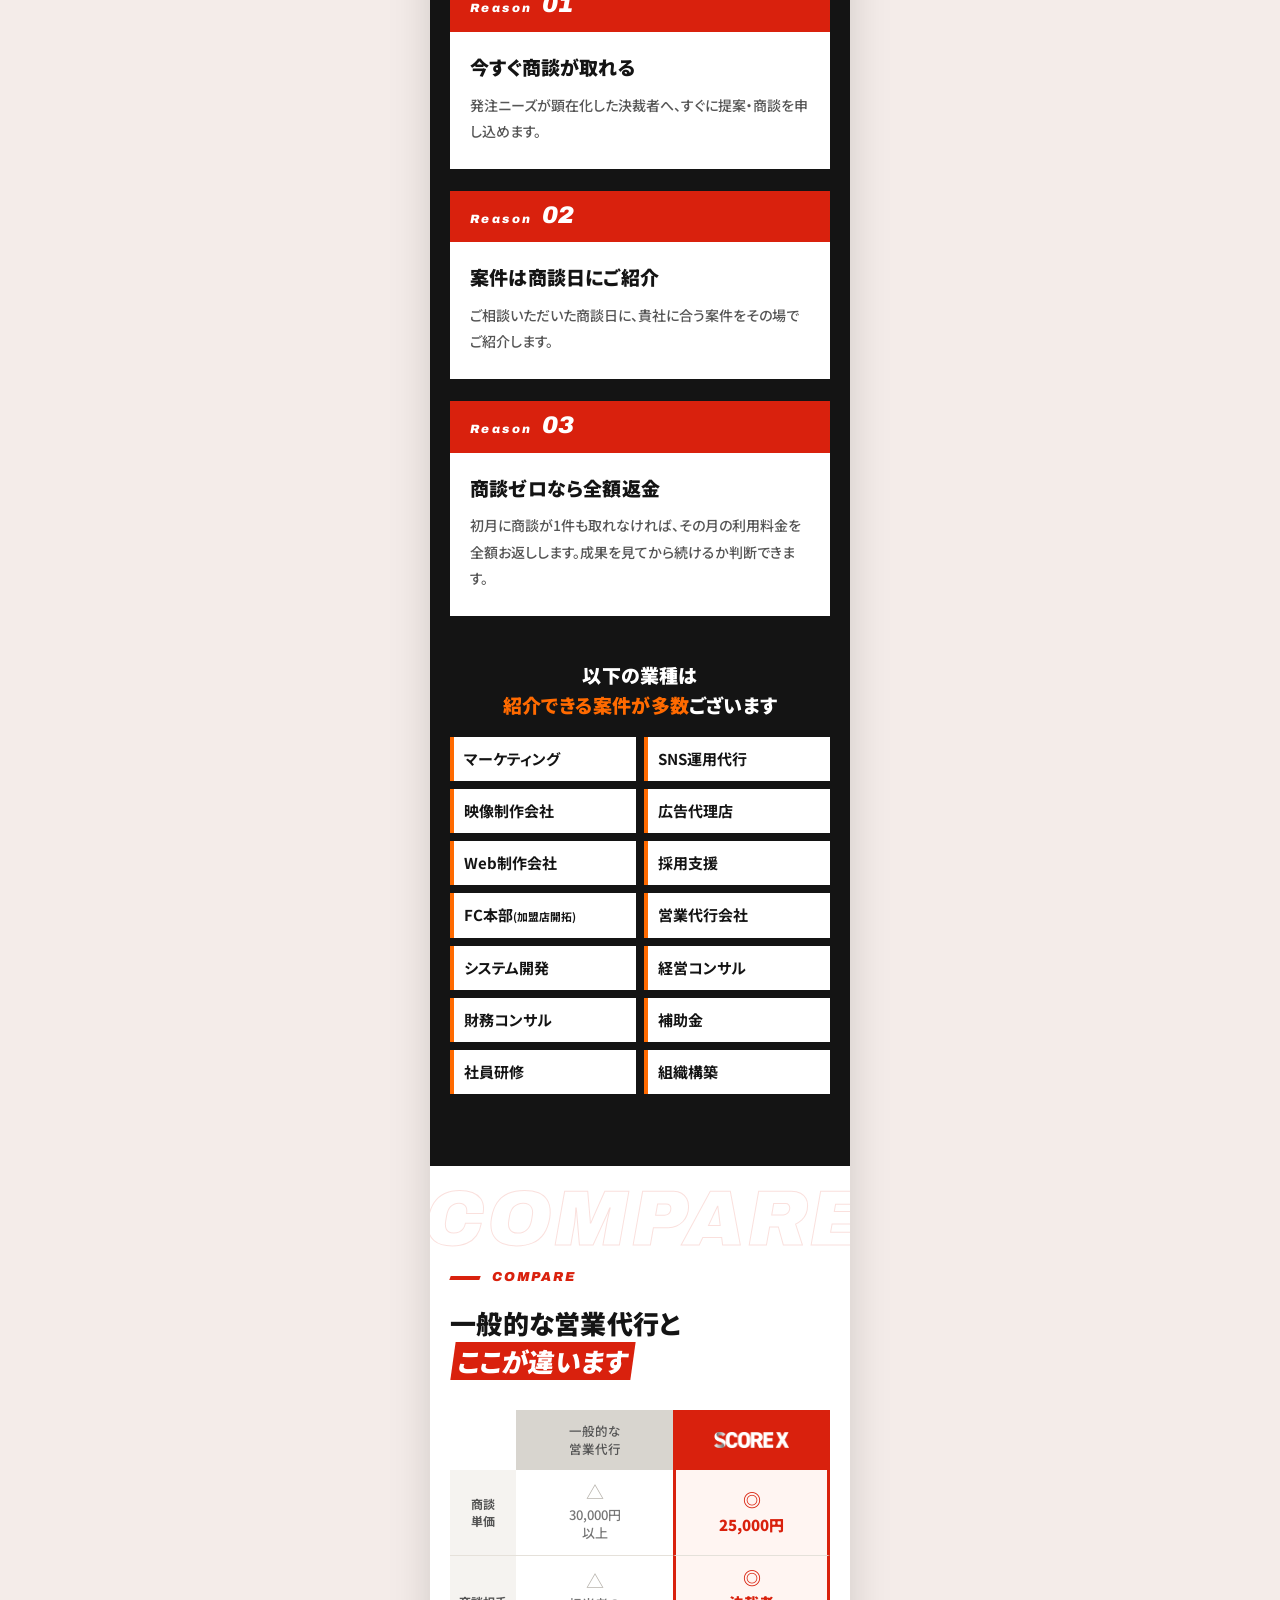
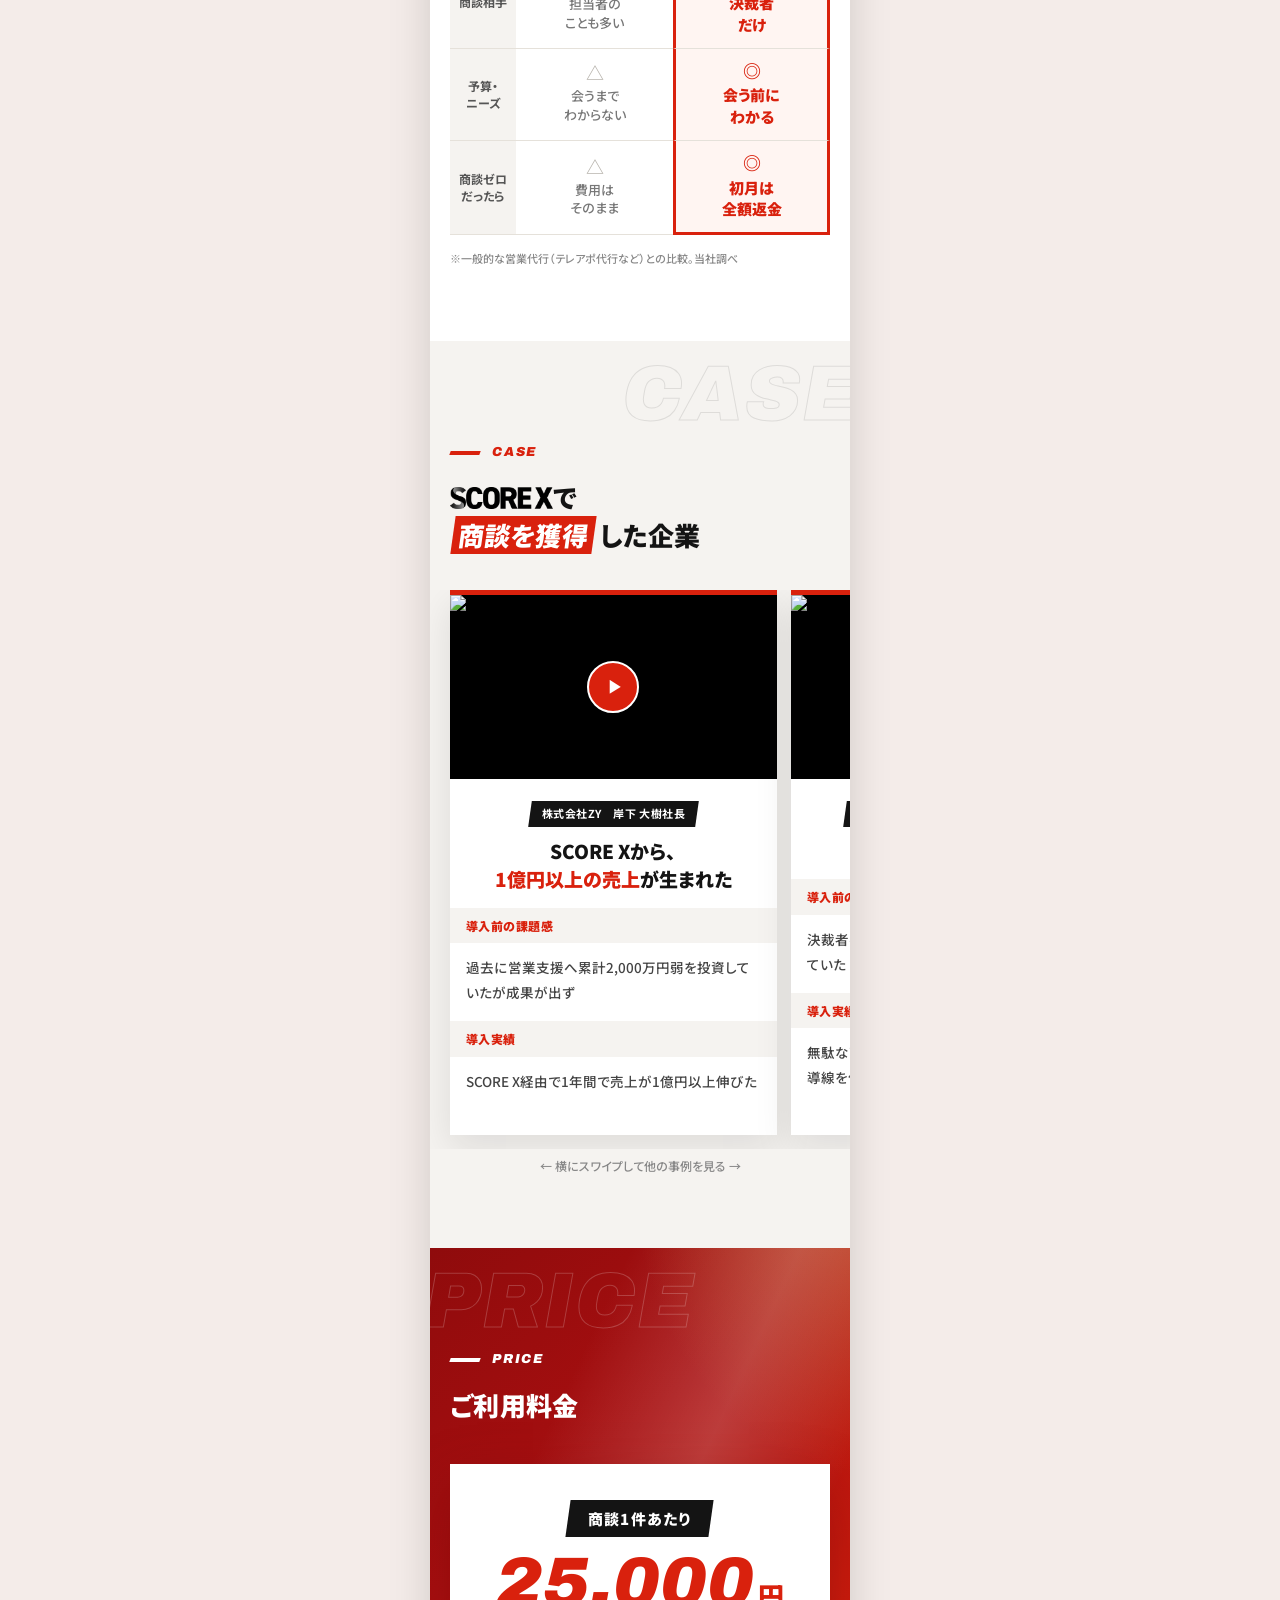
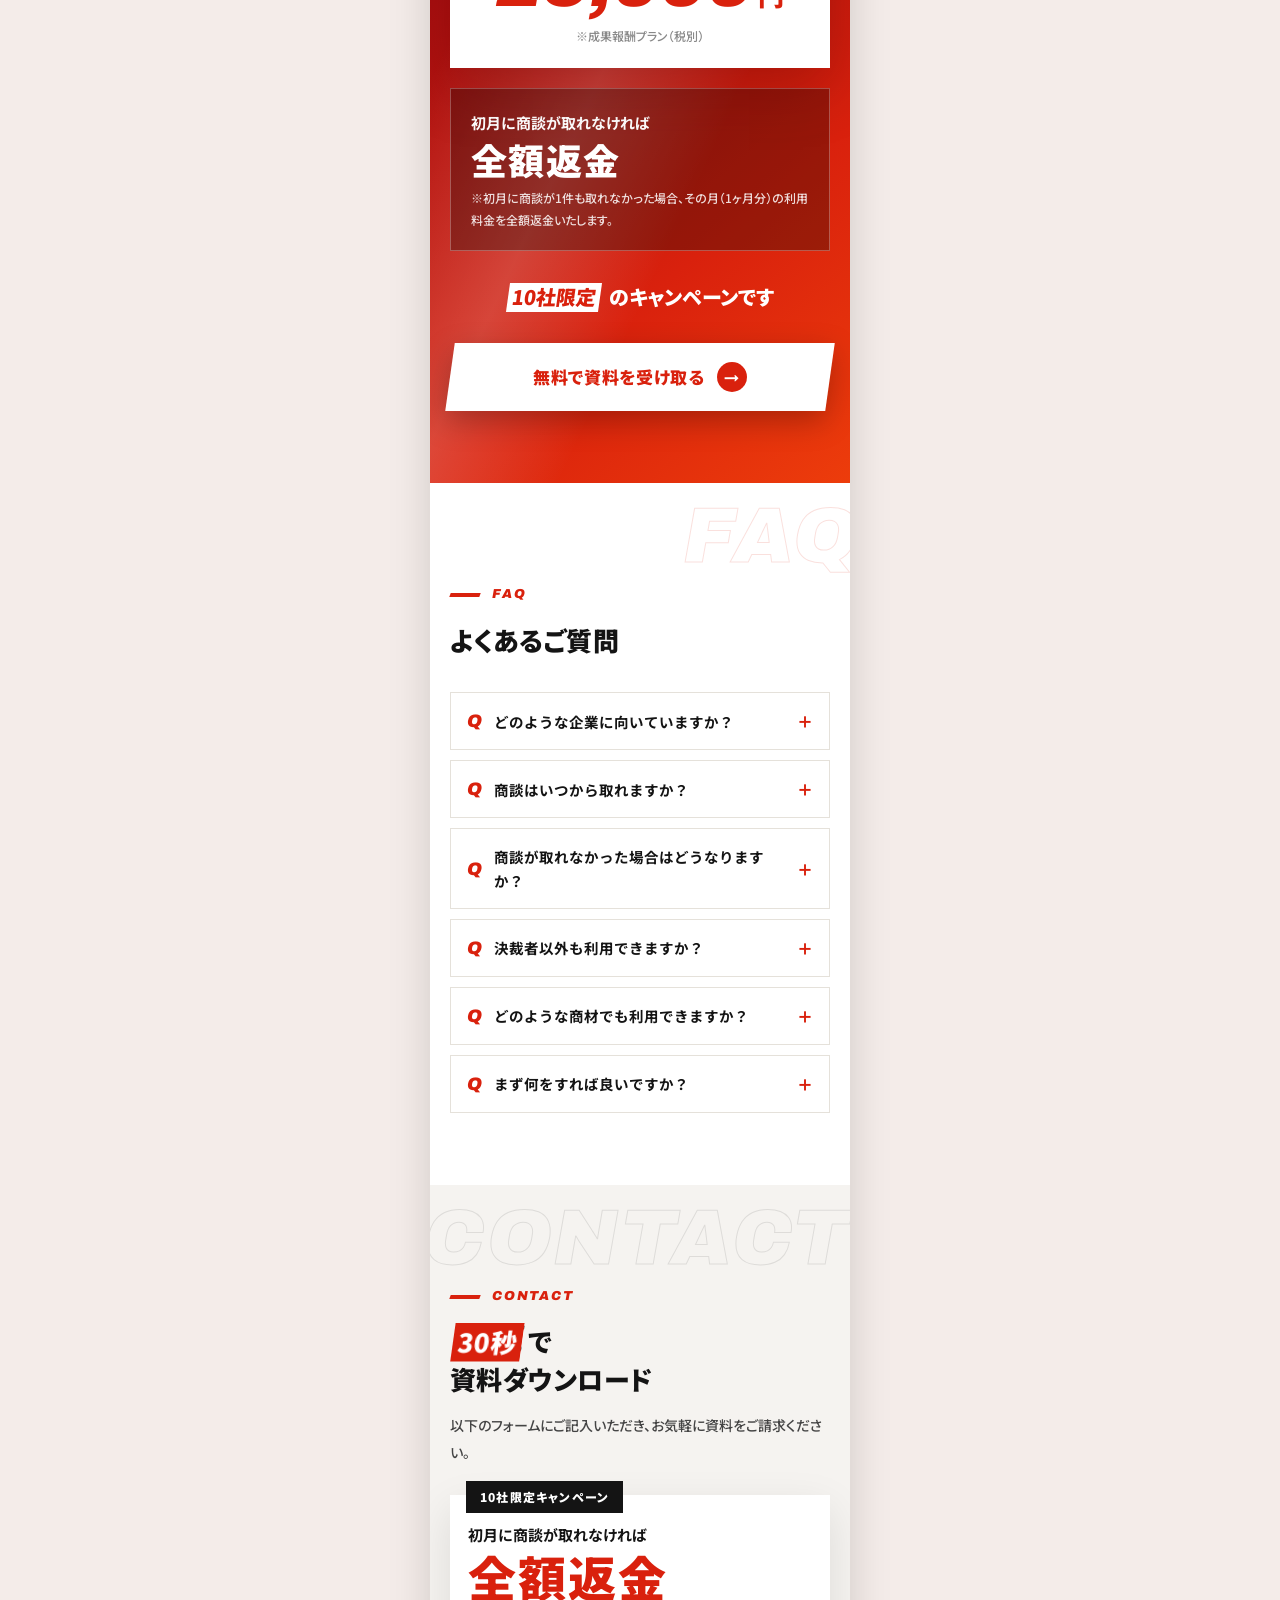
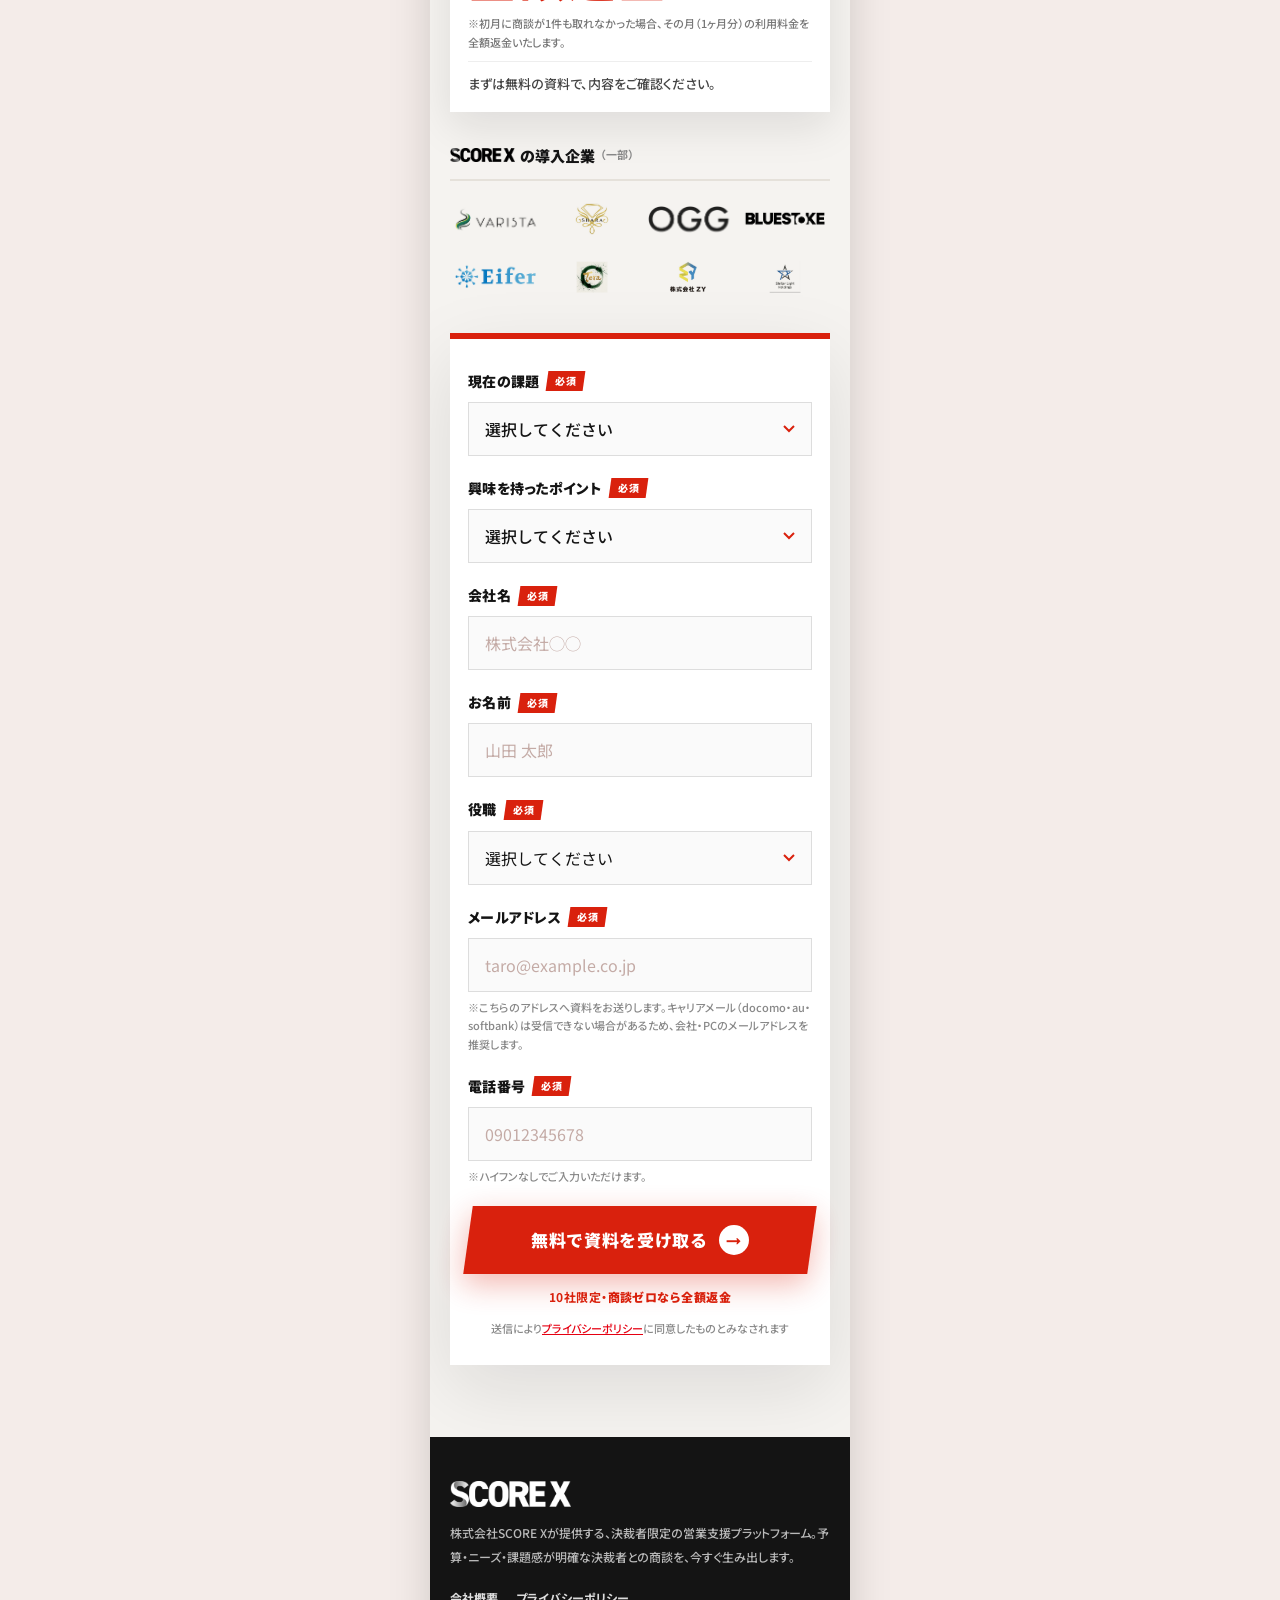
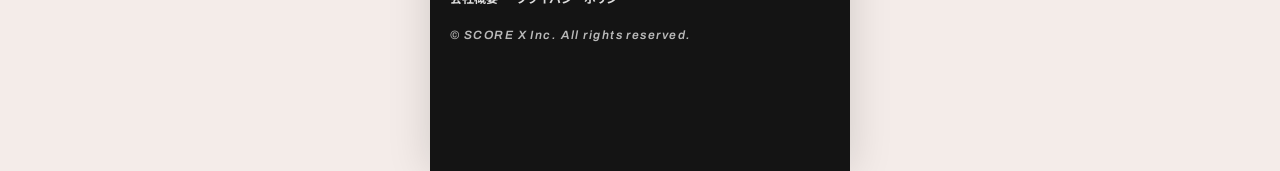
==== commit c3d59993: "FV対象者を白い枠に戻す Co-Authored-By: Claude Opus 5.5 <noreply@anthropic.com>" ====
--- a/index.html
+++ b/index.html
@@ -14,7 +14,7 @@
 <title>SCORE X｜決裁者との商談が今すぐ取れる営業支援プラットフォーム</title>
 <link rel="preconnect" href="https://fonts.googleapis.com">
 <link href="https://fonts.googleapis.com/css2?family=Archivo:ital,wght@0,600;0,800;0,900;1,600;1,800;1,900&family=Noto+Sans+JP:wght@400;500;700;900&display=swap" rel="stylesheet">
-<link rel="stylesheet" href="css/style.css?v=20261028h">
+<link rel="stylesheet" href="css/style.css?v=20261028i">
 </head>
 <body>
 <!-- Google Tag Manager (noscript) -->
@@ -48,7 +48,7 @@
   <!-- FV -->
   <section id="fv" class="sec fv bg-red">
     <div class="sec-in">
-      <div class="fv-voice"><p class="bub">すぐに売上を立てたい！</p><p class="who">そんなBtoBの経営者へ</p></div>
+      <p class="fv-for"><span><b>すぐに売上を立てたい</b>BtoBの経営者へ</span></p>
       <p class="fv-pre">課題・ニーズが明確な</p>
       <h1 class="fv-copy fv-copy1">決裁者商談を<span class="hl-w hl-sk">即日獲得。</span></h1>
       <p class="fv-price"><span class="lbl">商談1件</span><span class="num">25,000</span><span class="unit">円</span></p>
@@ -486,7 +486,7 @@
       </div>
     </div>
   </div>
-<script src="js/main.js?v=20261028h"></script>
+<script src="js/main.js?v=20261028i"></script>
 <script src="https://cdn.jsdelivr.net/npm/@emailjs/browser@4/dist/email.min.js"></script>
 <script>
 (function () {
--- a/css/style.css
+++ b/css/style.css
@@ -622,9 +622,3 @@
 /* 対象者の枠：白背景 */
 .fv .fv-for>span{background:#fff;color:var(--ink);border-left-color:var(--red-deep);}
 .fv .fv-for b{color:var(--red);}
-
-/* FV：対象者を経営者の声（吹き出し）で */
-.fv-voice{margin-bottom:18px;}
-.fv-voice .bub{position:relative;display:inline-block;background:#fff;color:var(--red);font-weight:900;font-size:min(19px,5vw);padding:10px 20px;border-radius:999px;box-shadow:0 8px 20px rgba(90,5,0,.3);}
-.fv-voice .bub::after{content:"";position:absolute;left:28px;bottom:-10px;border-left:8px solid transparent;border-right:8px solid transparent;border-top:11px solid #fff;}
-.fv-voice .who{margin-top:14px;font-weight:700;font-size:14px;opacity:.95;}
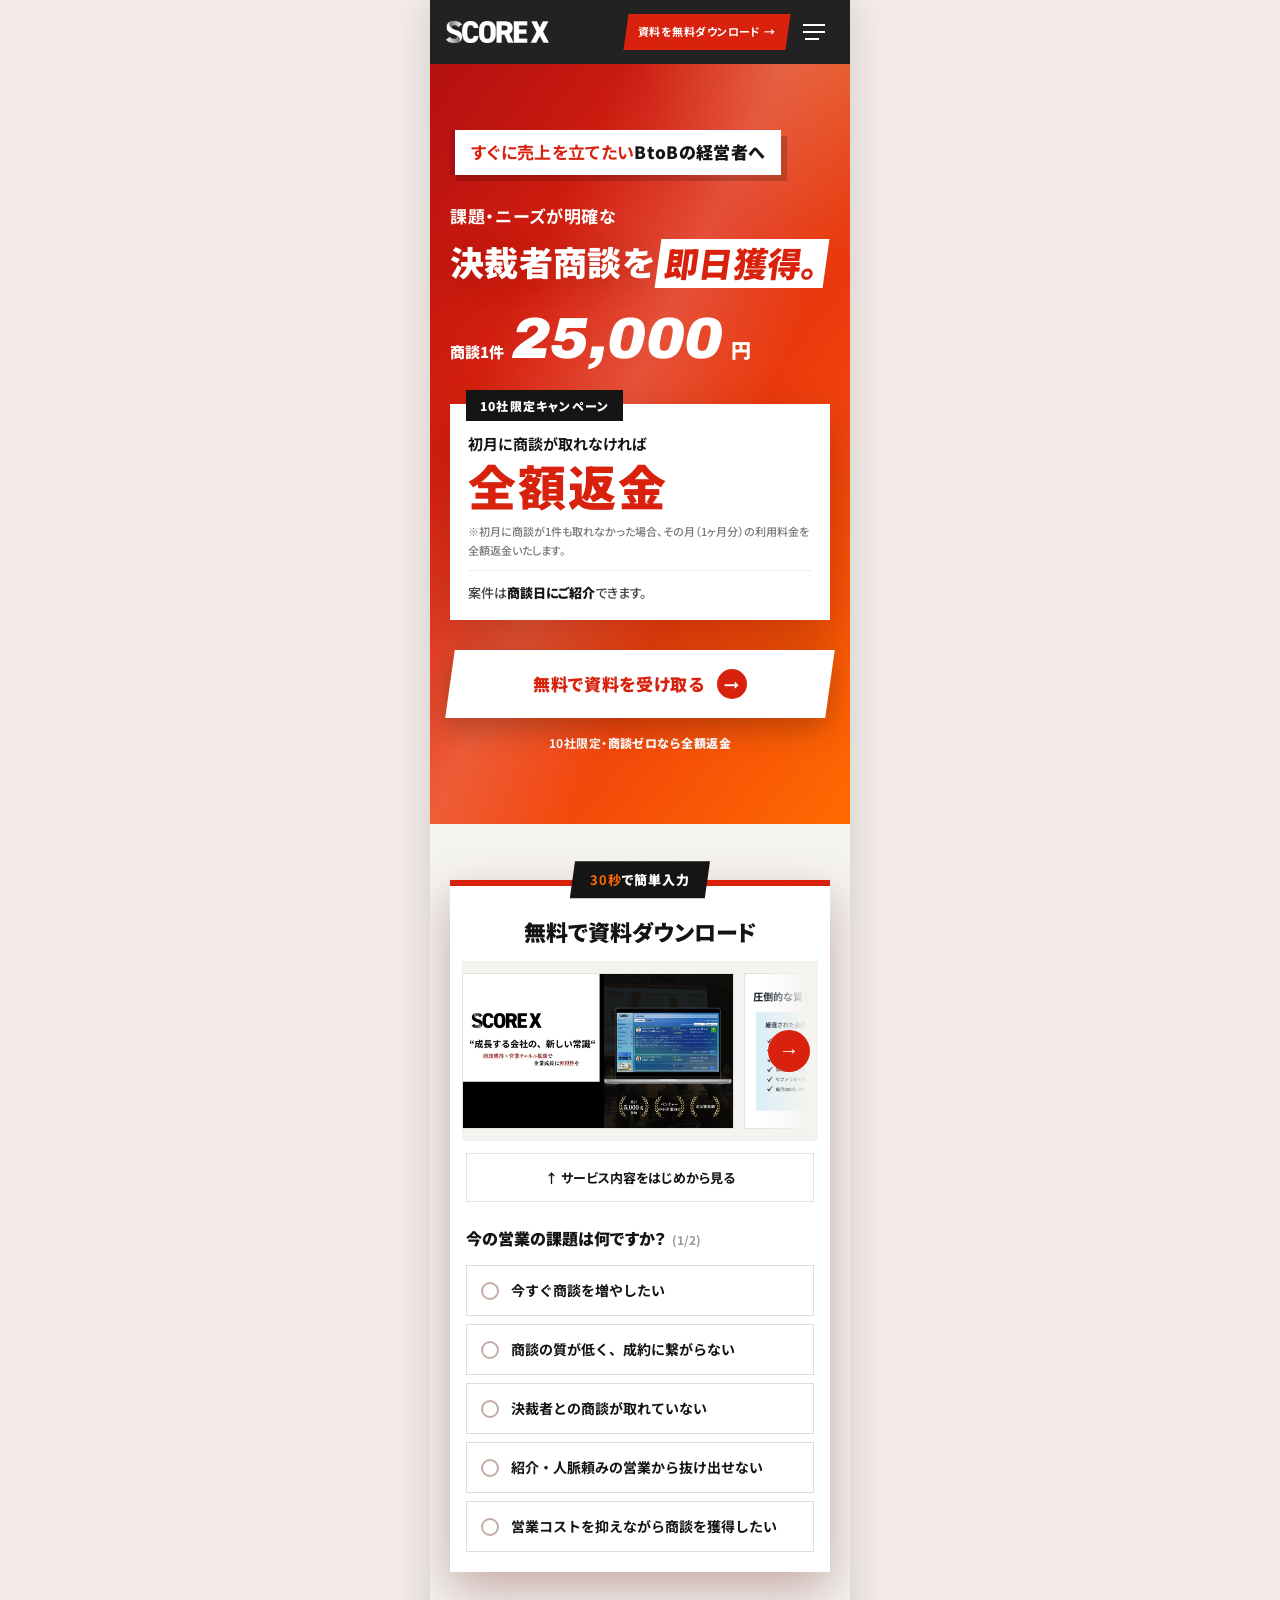
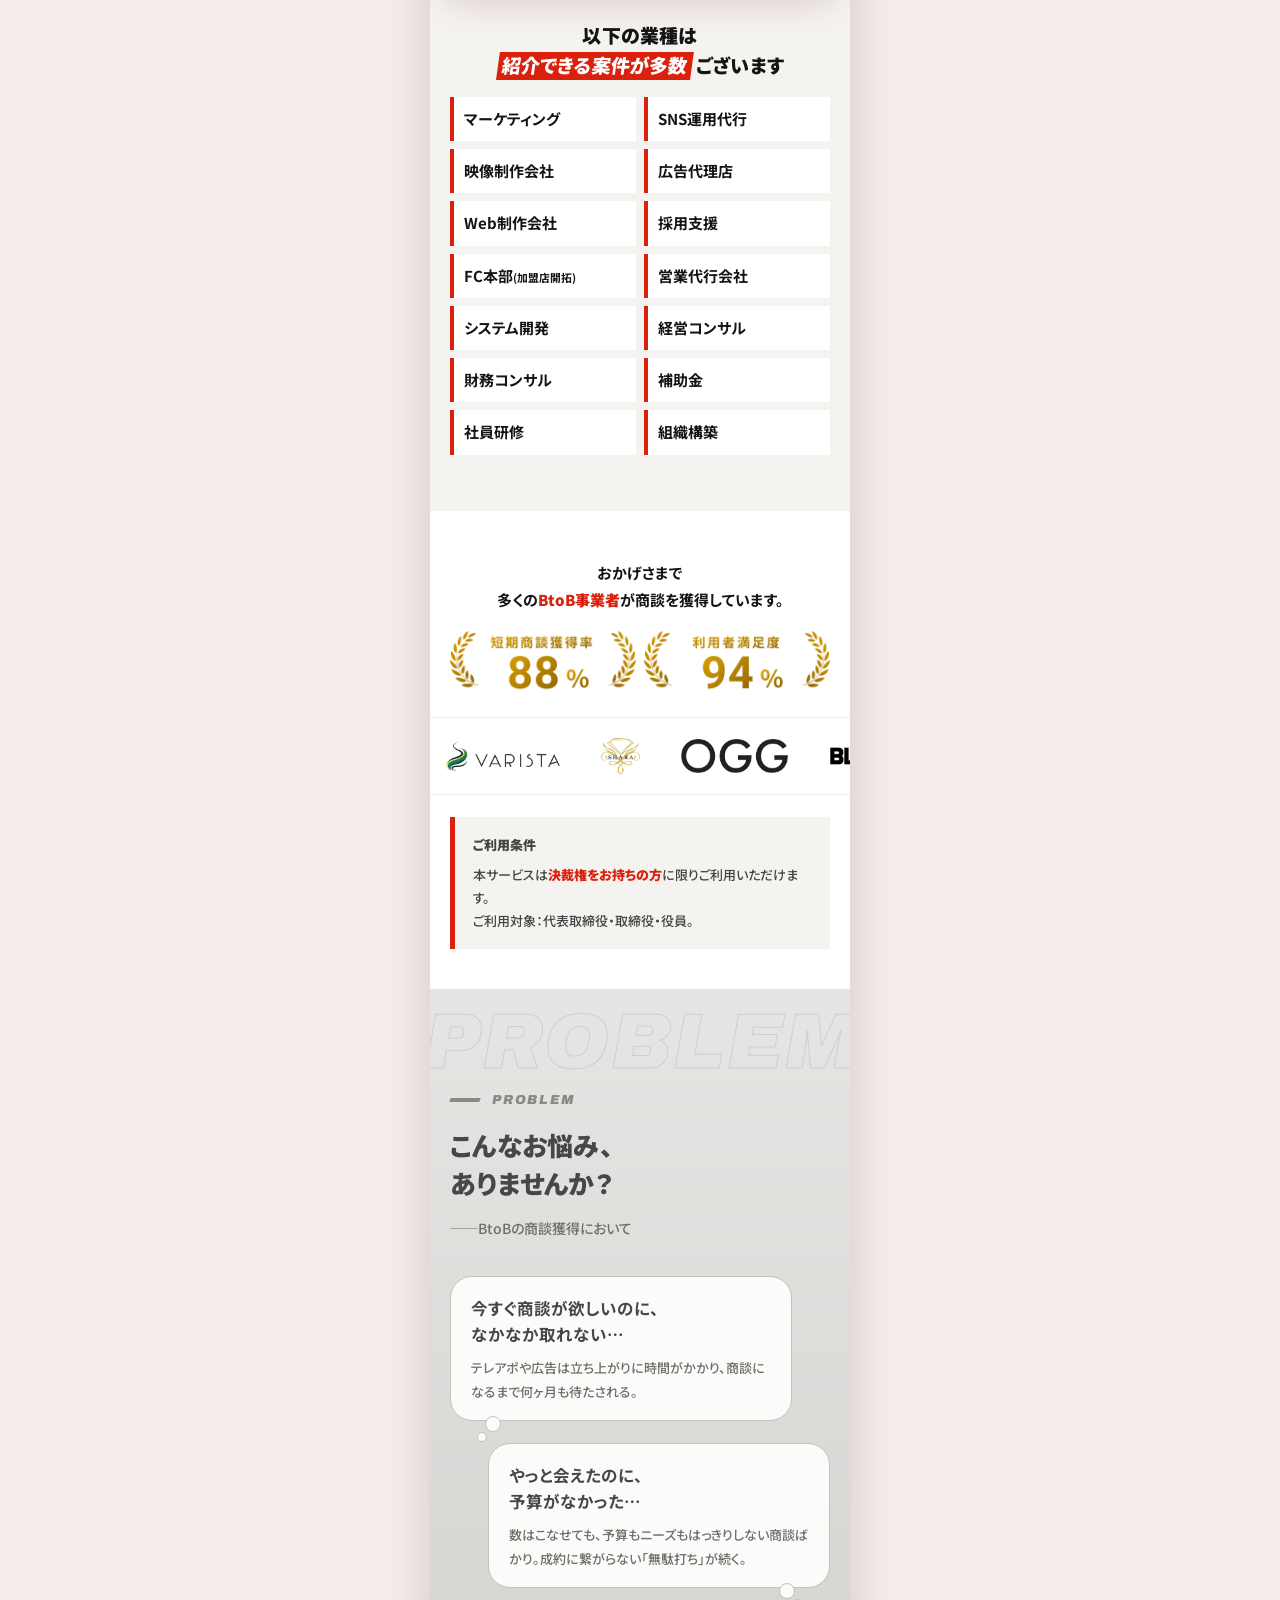
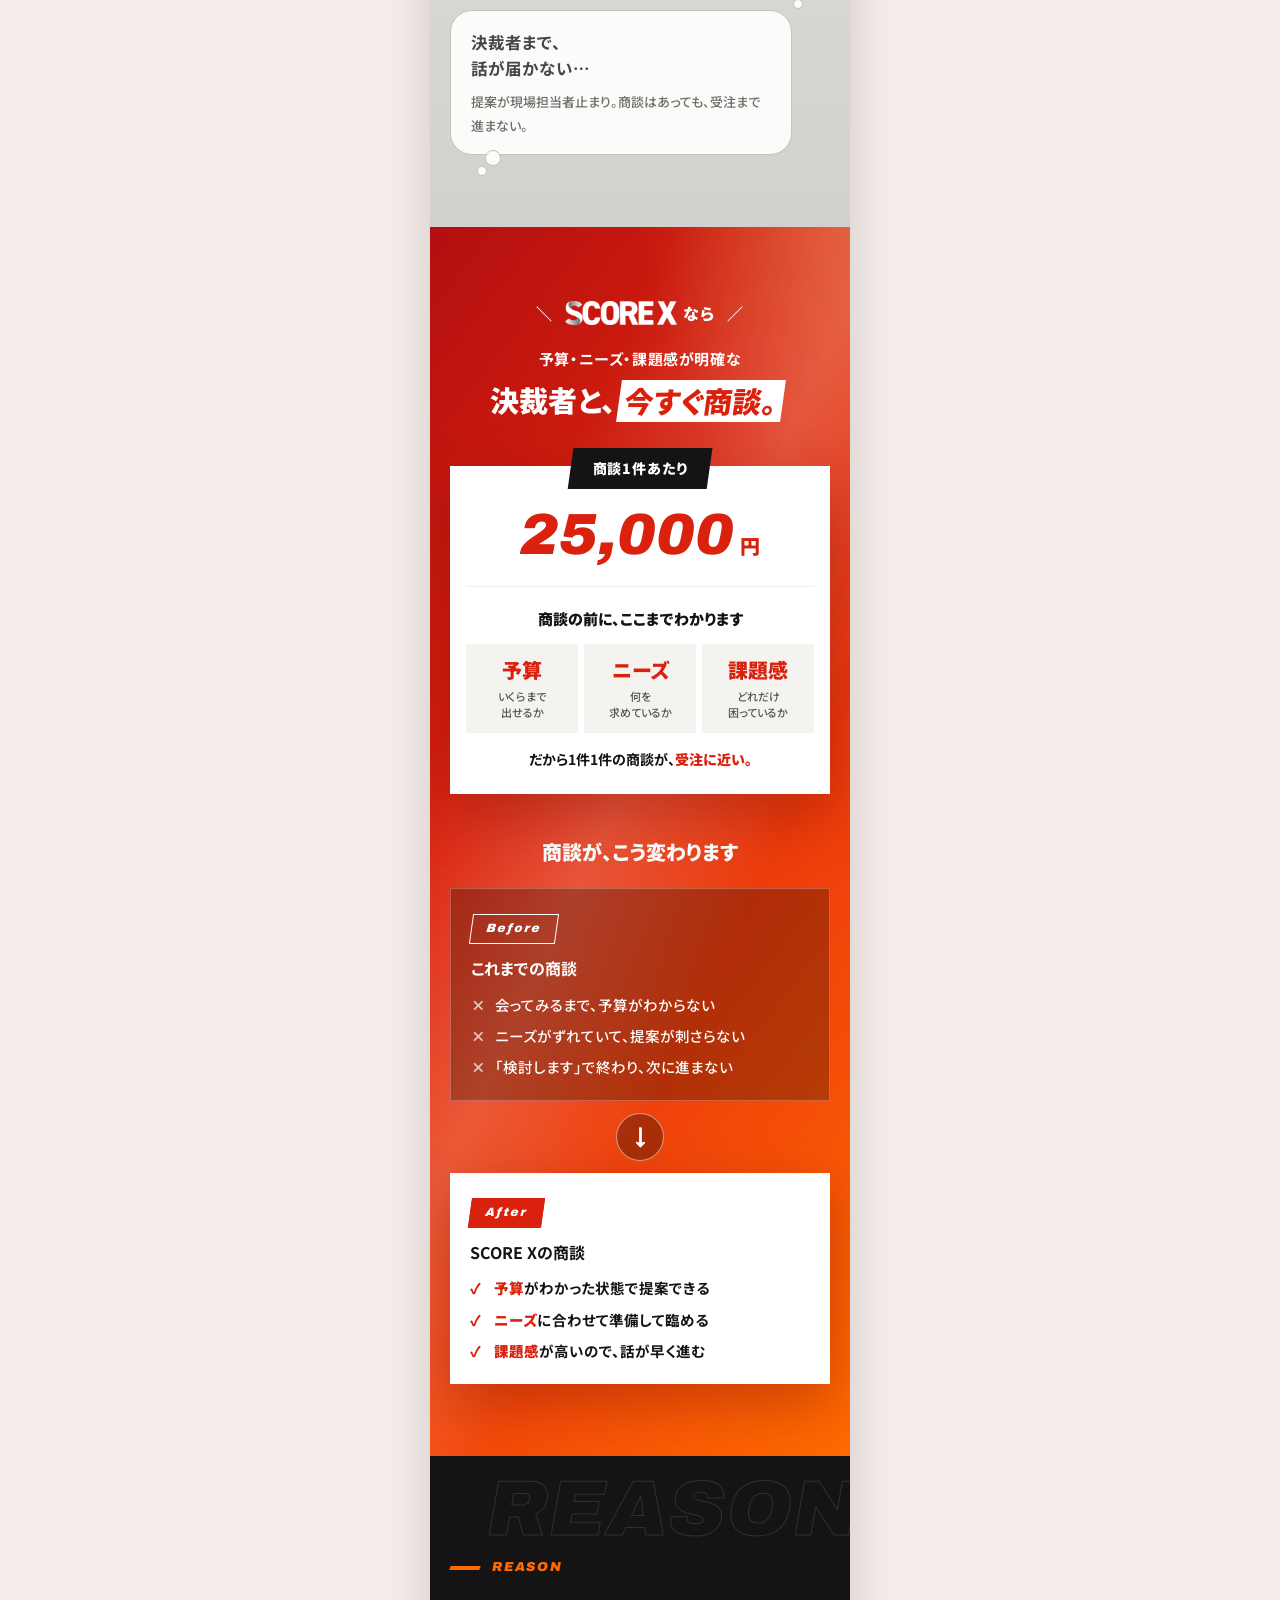
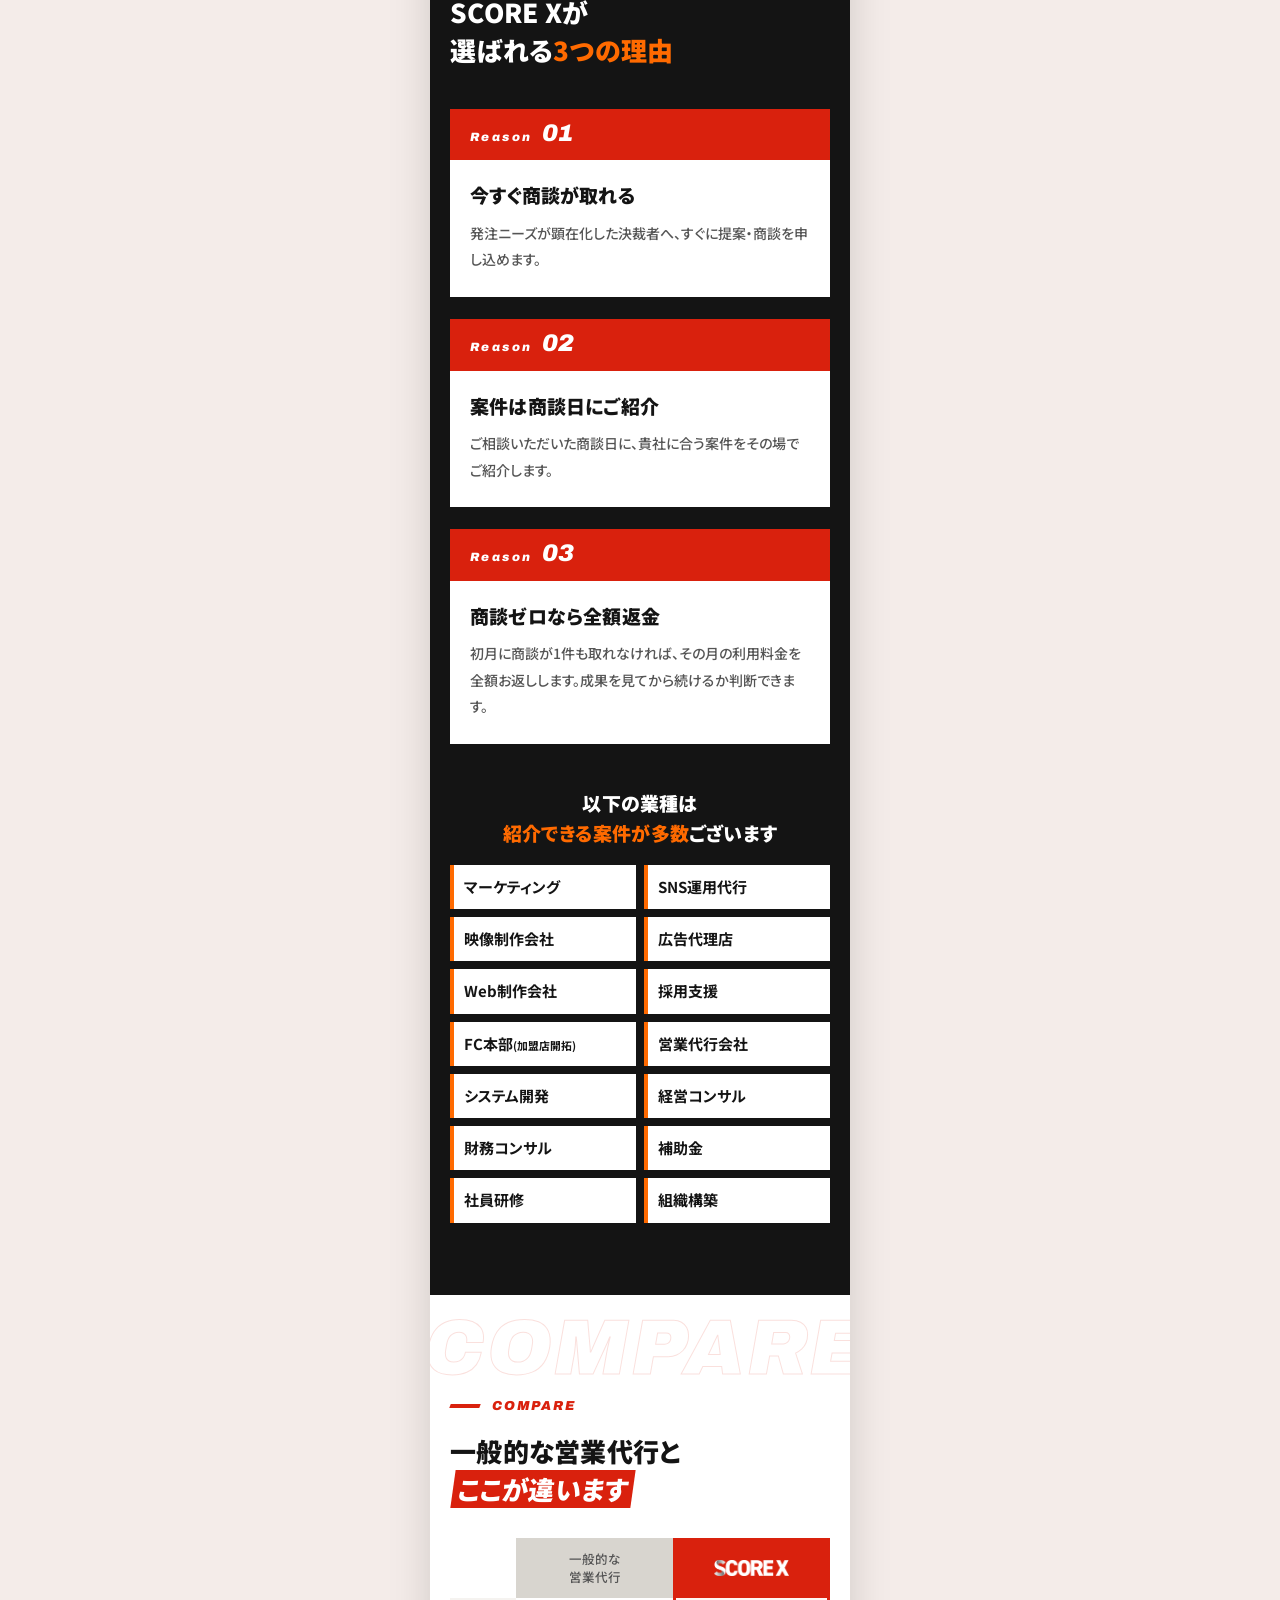
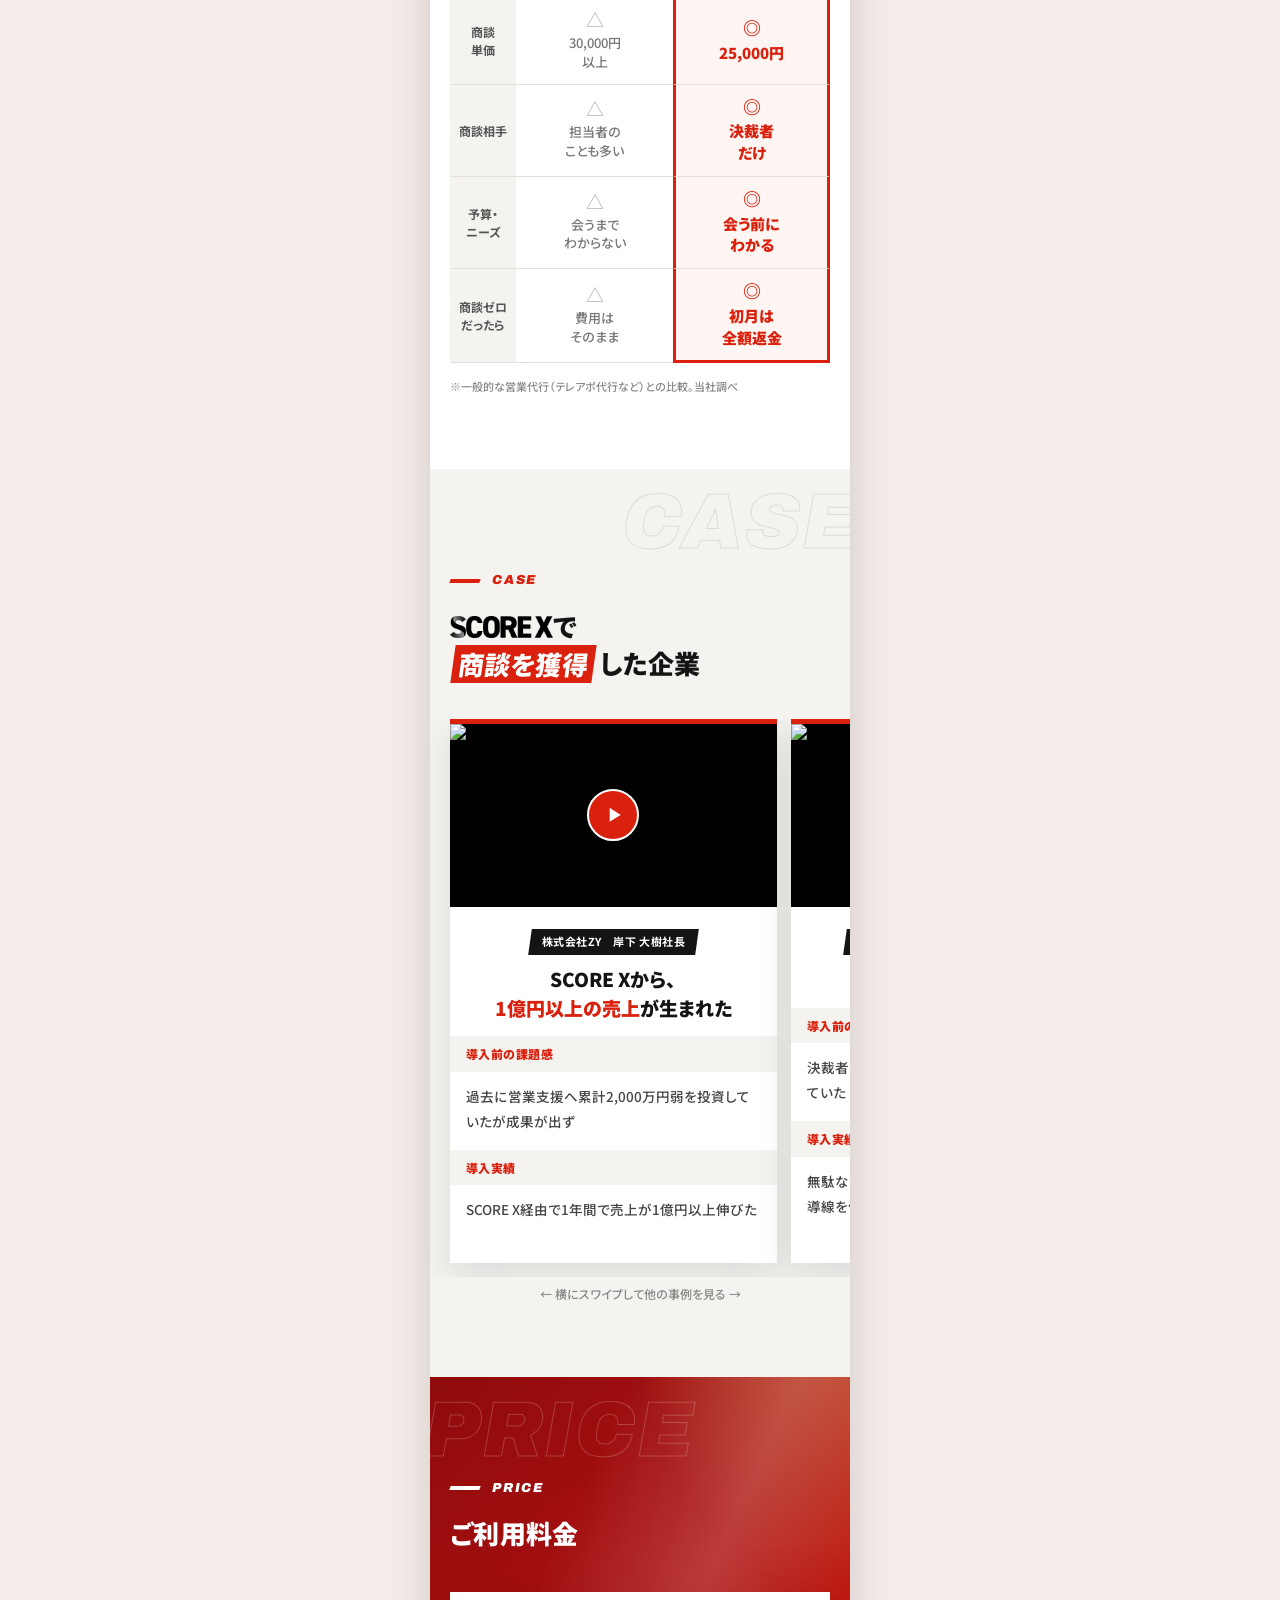
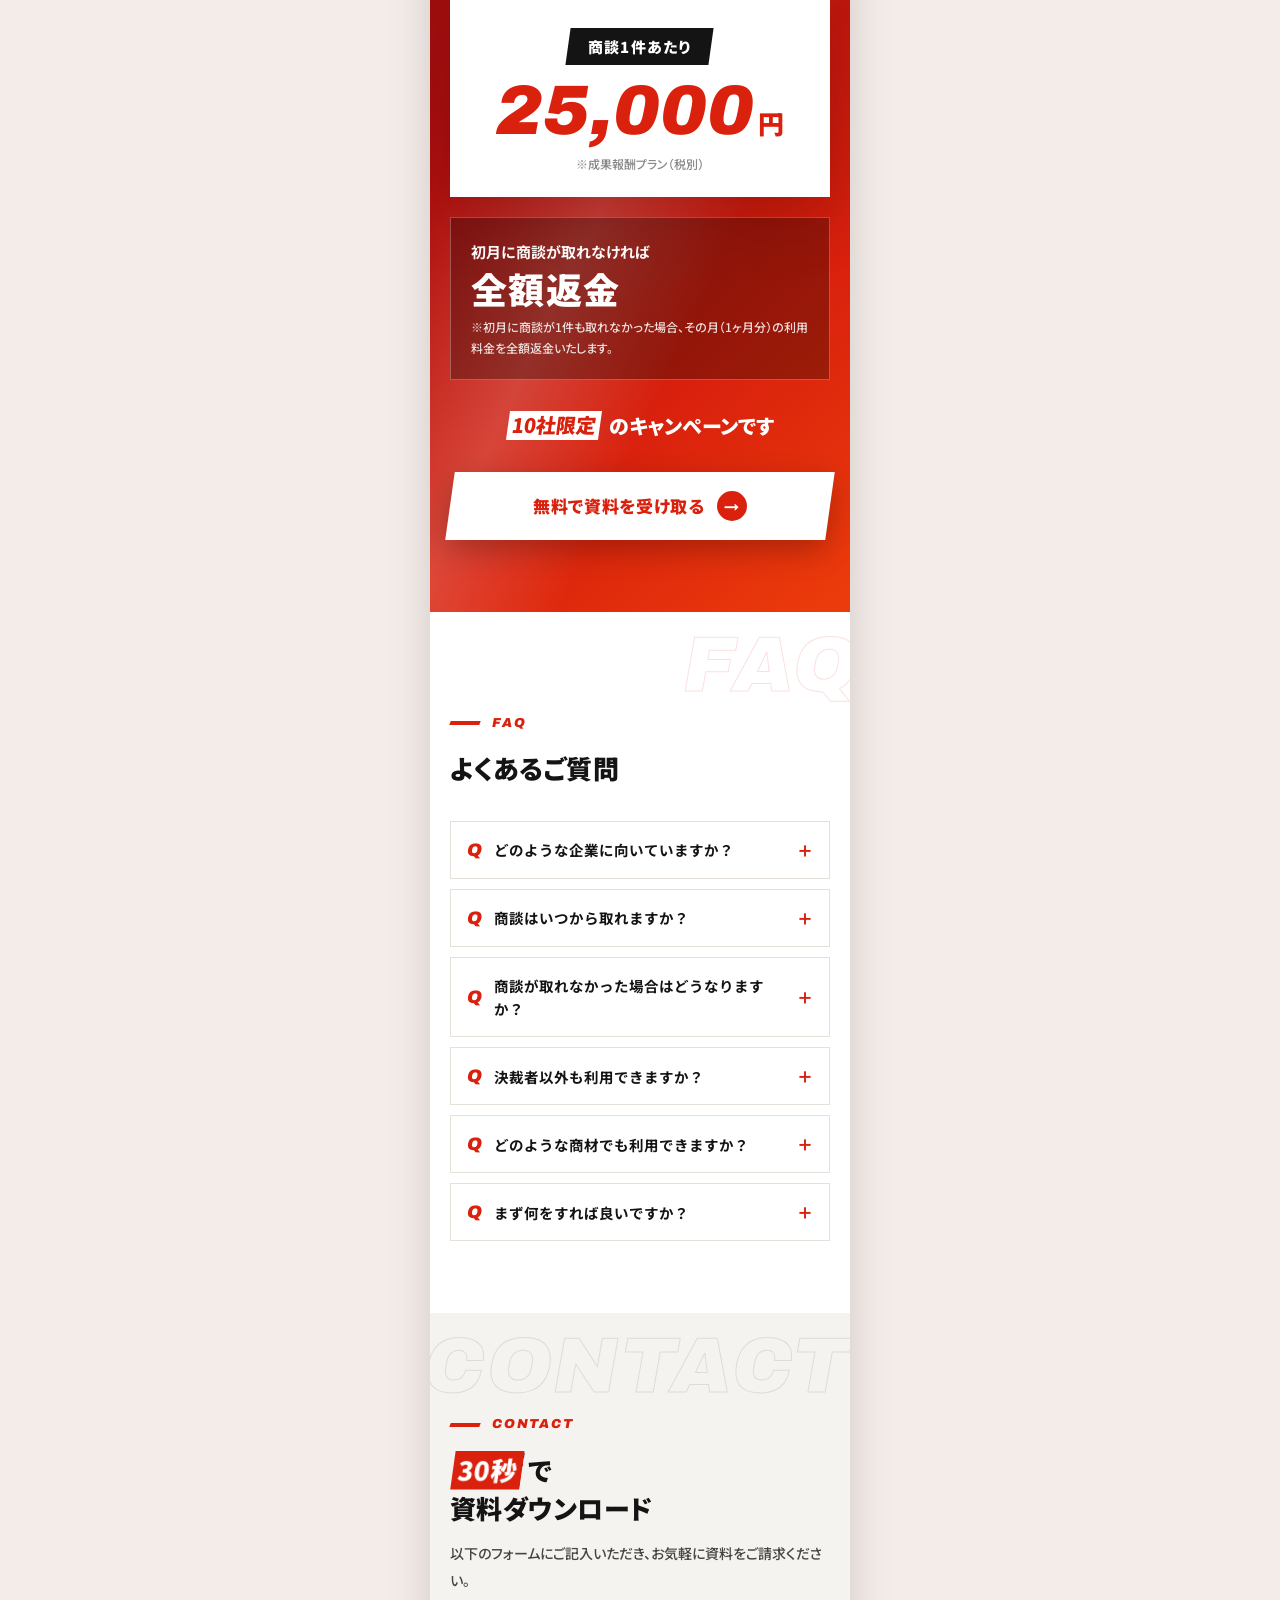
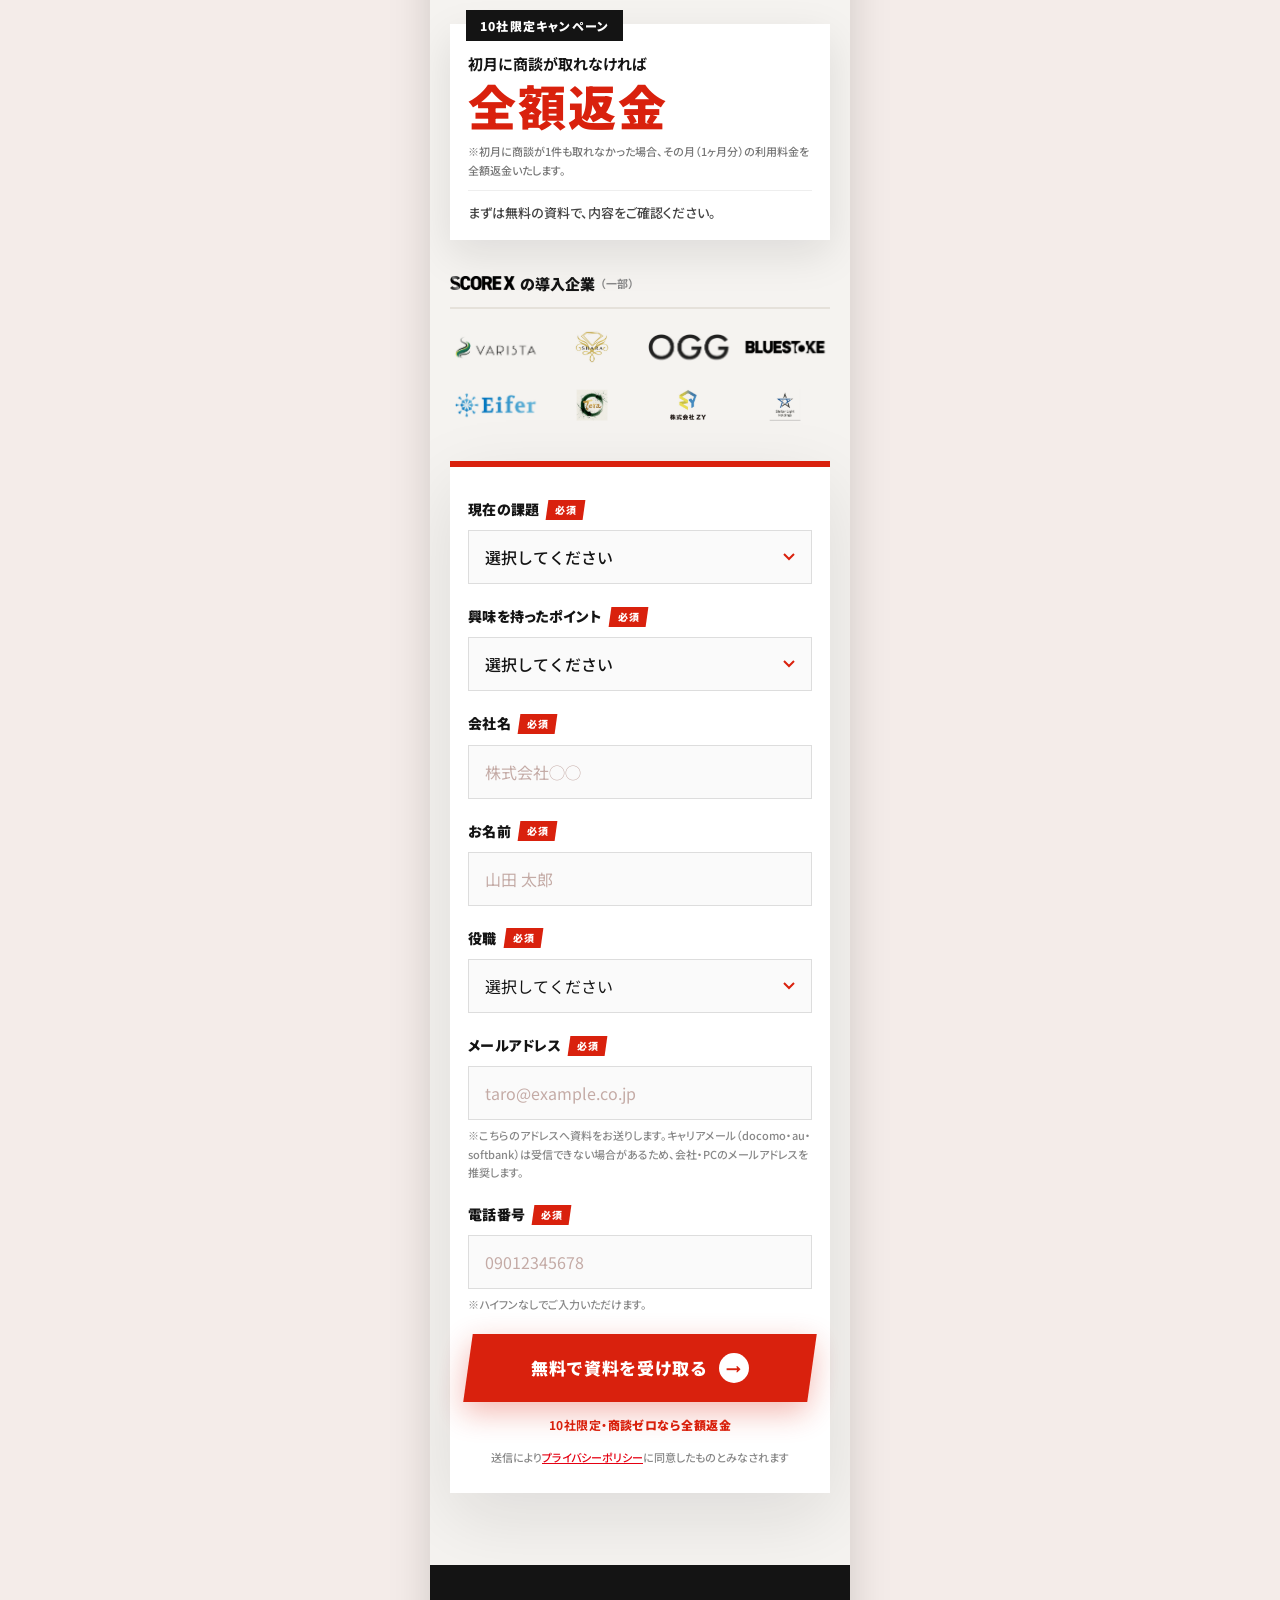
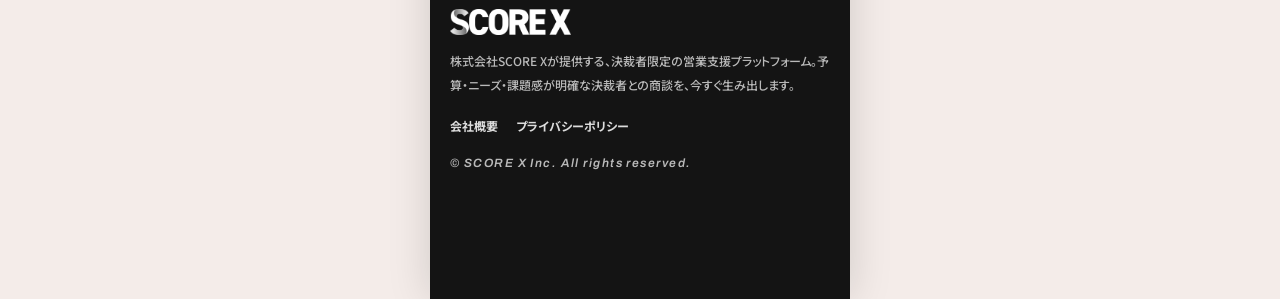
==== commit 31ae6217: "FVをCTAまでに区切り余白を拡大・フォームを別セクションに Co-Authored-By: Claude Opus 5.5 <noreply@anthropic.com>" ====
--- a/index.html
+++ b/index.html
@@ -14,7 +14,7 @@
 <title>SCORE X｜決裁者との商談が今すぐ取れる営業支援プラットフォーム</title>
 <link rel="preconnect" href="https://fonts.googleapis.com">
 <link href="https://fonts.googleapis.com/css2?family=Archivo:ital,wght@0,600;0,800;0,900;1,600;1,800;1,900&family=Noto+Sans+JP:wght@400;500;700;900&display=swap" rel="stylesheet">
-<link rel="stylesheet" href="css/style.css?v=20261028i">
+<link rel="stylesheet" href="css/style.css?v=20261028j">
 </head>
 <body>
 <!-- Google Tag Manager (noscript) -->
@@ -67,7 +67,12 @@
         <a href="#form" class="cta btn btn-white"><span>無料で資料を受け取る</span><span class="arw">→</span></a>
         <p class="cta-note">10社限定・<b>商談ゼロなら全額返金</b></p>
       </div>
-
+    </div>
+  </section>
+
+  <!-- 資料ダウンロード（FV直下） -->
+  <section id="dl" class="sec bg-grey fv-next">
+    <div class="sec-in">
       <!-- FVフォーム（質問形式・2ステップ） -->
       <div class="fv-form">
         <span class="fv-form-lbl"><span><b>30秒</b>で簡単入力</span></span>
@@ -137,7 +142,7 @@
       </div>
 
       <div class="ind">
-        <h3 class="ind-ttl">以下の業種は<br><span class="hl-w hl-sk">紹介できる案件が多数</span>ございます</h3>
+        <h3 class="ind-ttl">以下の業種は<br><span class="hl-r hl-sk">紹介できる案件が多数</span>ございます</h3>
         <div class="ind-grid">
           <p>マーケティング</p><p>SNS運用代行</p><p>映像制作会社</p><p>広告代理店</p><p>Web制作会社</p><p>採用支援</p><p>FC本部<small>(加盟店開拓)</small></p><p>営業代行会社</p><p>システム開発</p><p>経営コンサル</p><p>財務コンサル</p><p>補助金</p><p>社員研修</p><p>組織構築</p>
         </div>
@@ -486,7 +491,7 @@
       </div>
     </div>
   </div>
-<script src="js/main.js?v=20261028i"></script>
+<script src="js/main.js?v=20261028j"></script>
 <script src="https://cdn.jsdelivr.net/npm/@emailjs/browser@4/dist/email.min.js"></script>
 <script>
 (function () {
--- a/css/style.css
+++ b/css/style.css
@@ -622,3 +622,17 @@
 /* 対象者の枠：白背景 */
 .fv .fv-for>span{background:#fff;color:var(--ink);border-left-color:var(--red-deep);}
 .fv .fv-for b{color:var(--red);}
+
+/* FVはキャンペーン＋CTAまで。画面いっぱいに余白をとって配置 */
+.fv{min-height:calc(100svh - 64px);display:flex;flex-direction:column;justify-content:center;padding:36px 20px 40px;}
+.fv .fv-for{margin-bottom:26px;}
+.fv .fv-pre{margin-bottom:4px;}
+.fv-price{margin-top:22px;}
+.fv .camp{margin-top:36px;}
+.fv .cta-note{margin-top:14px;}
+/* FV直下：資料ダウンロード（グレー背景で区切る） */
+.fv-next{padding:56px 20px 56px;color:var(--ink);}
+.fv-next .fv-form{margin-top:0;}
+.fv-next .ind{margin-top:48px;}
+.fv-next .ind-ttl{color:var(--ink);}
+.fv{min-height:min(calc(100svh - 64px),760px);}
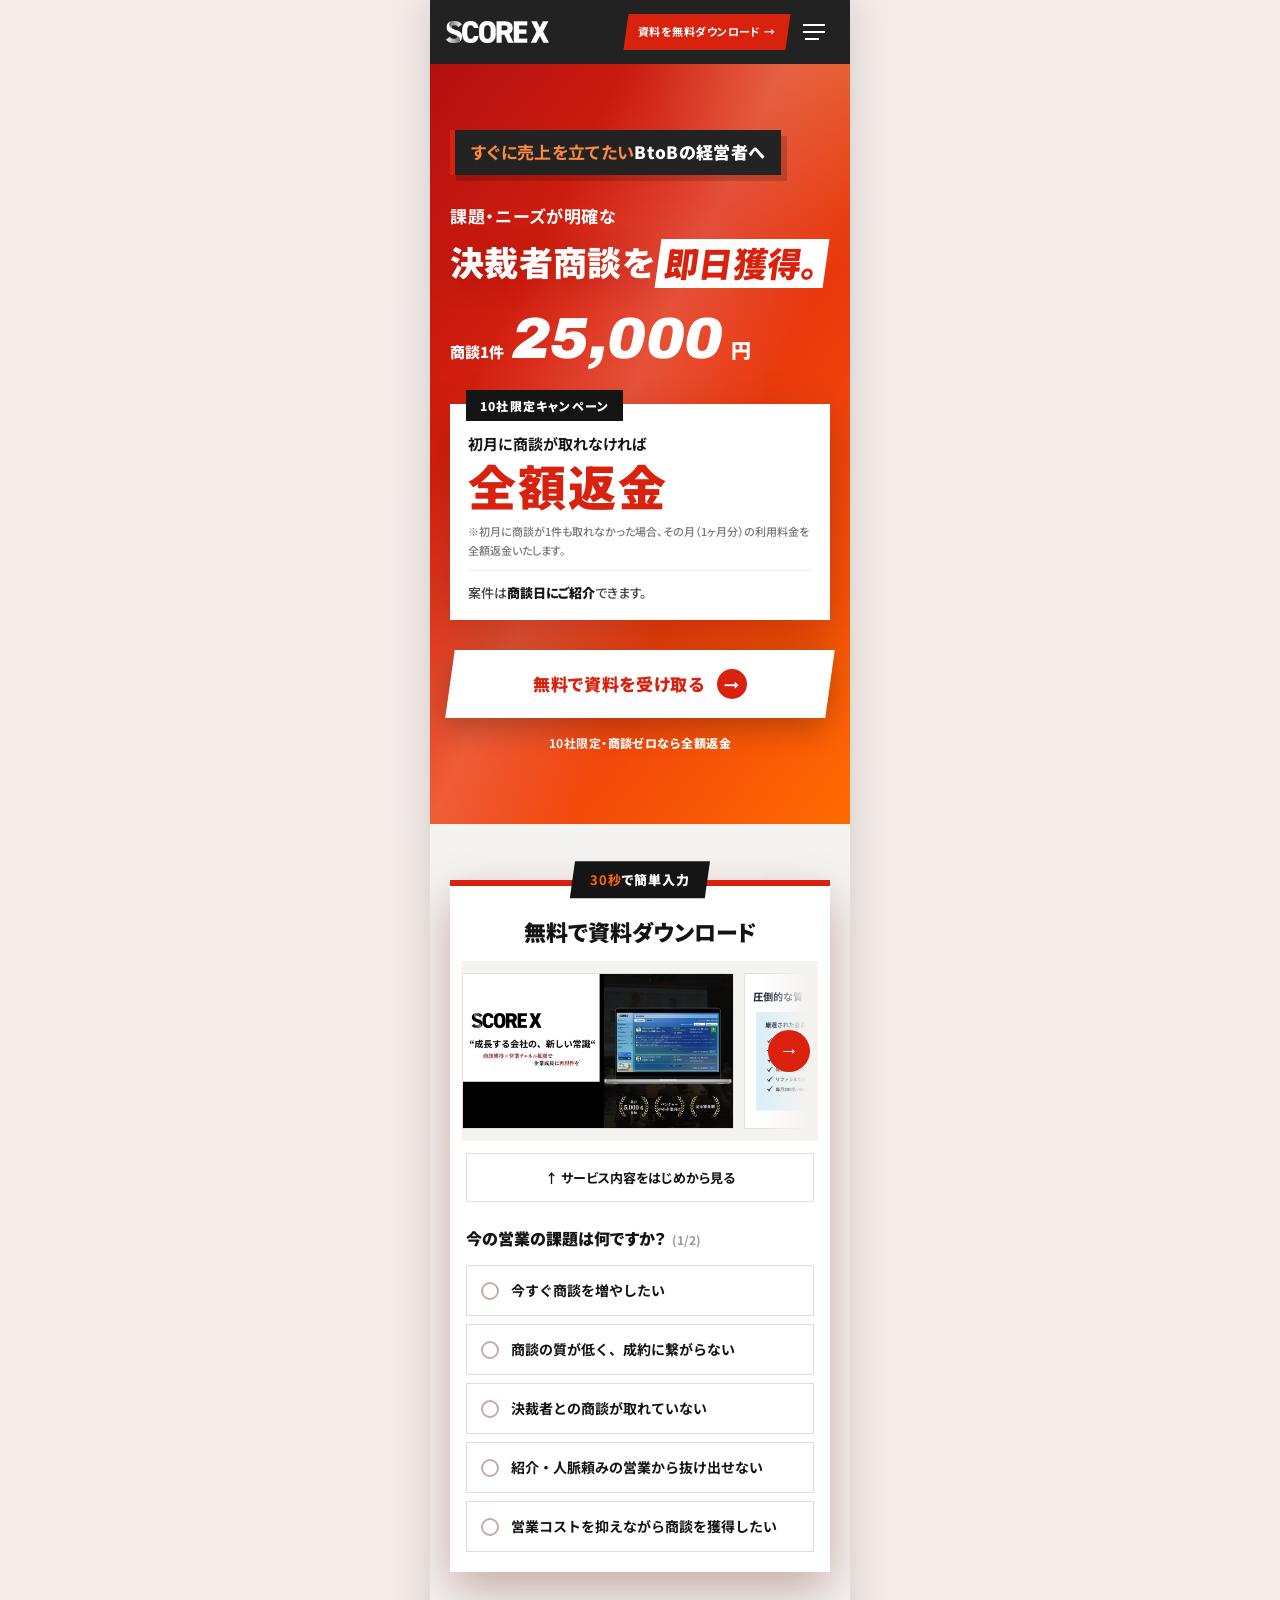
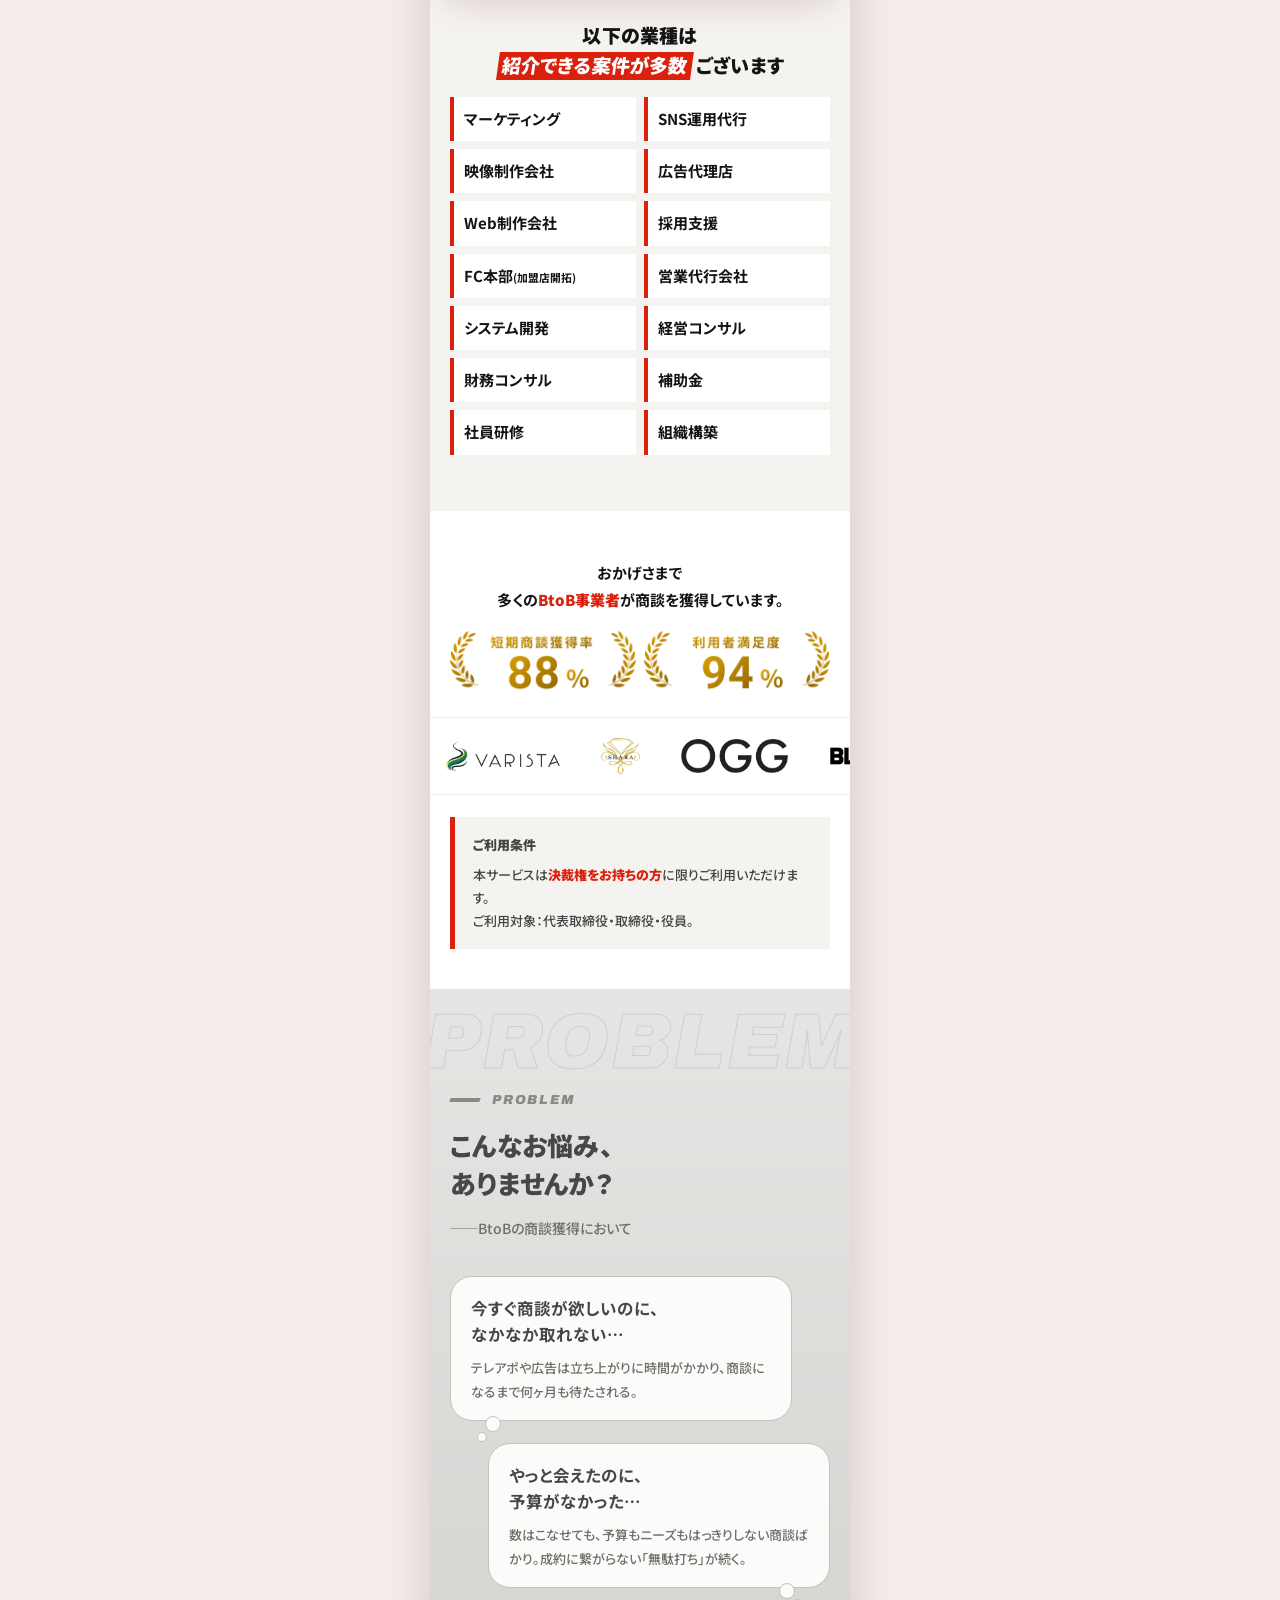
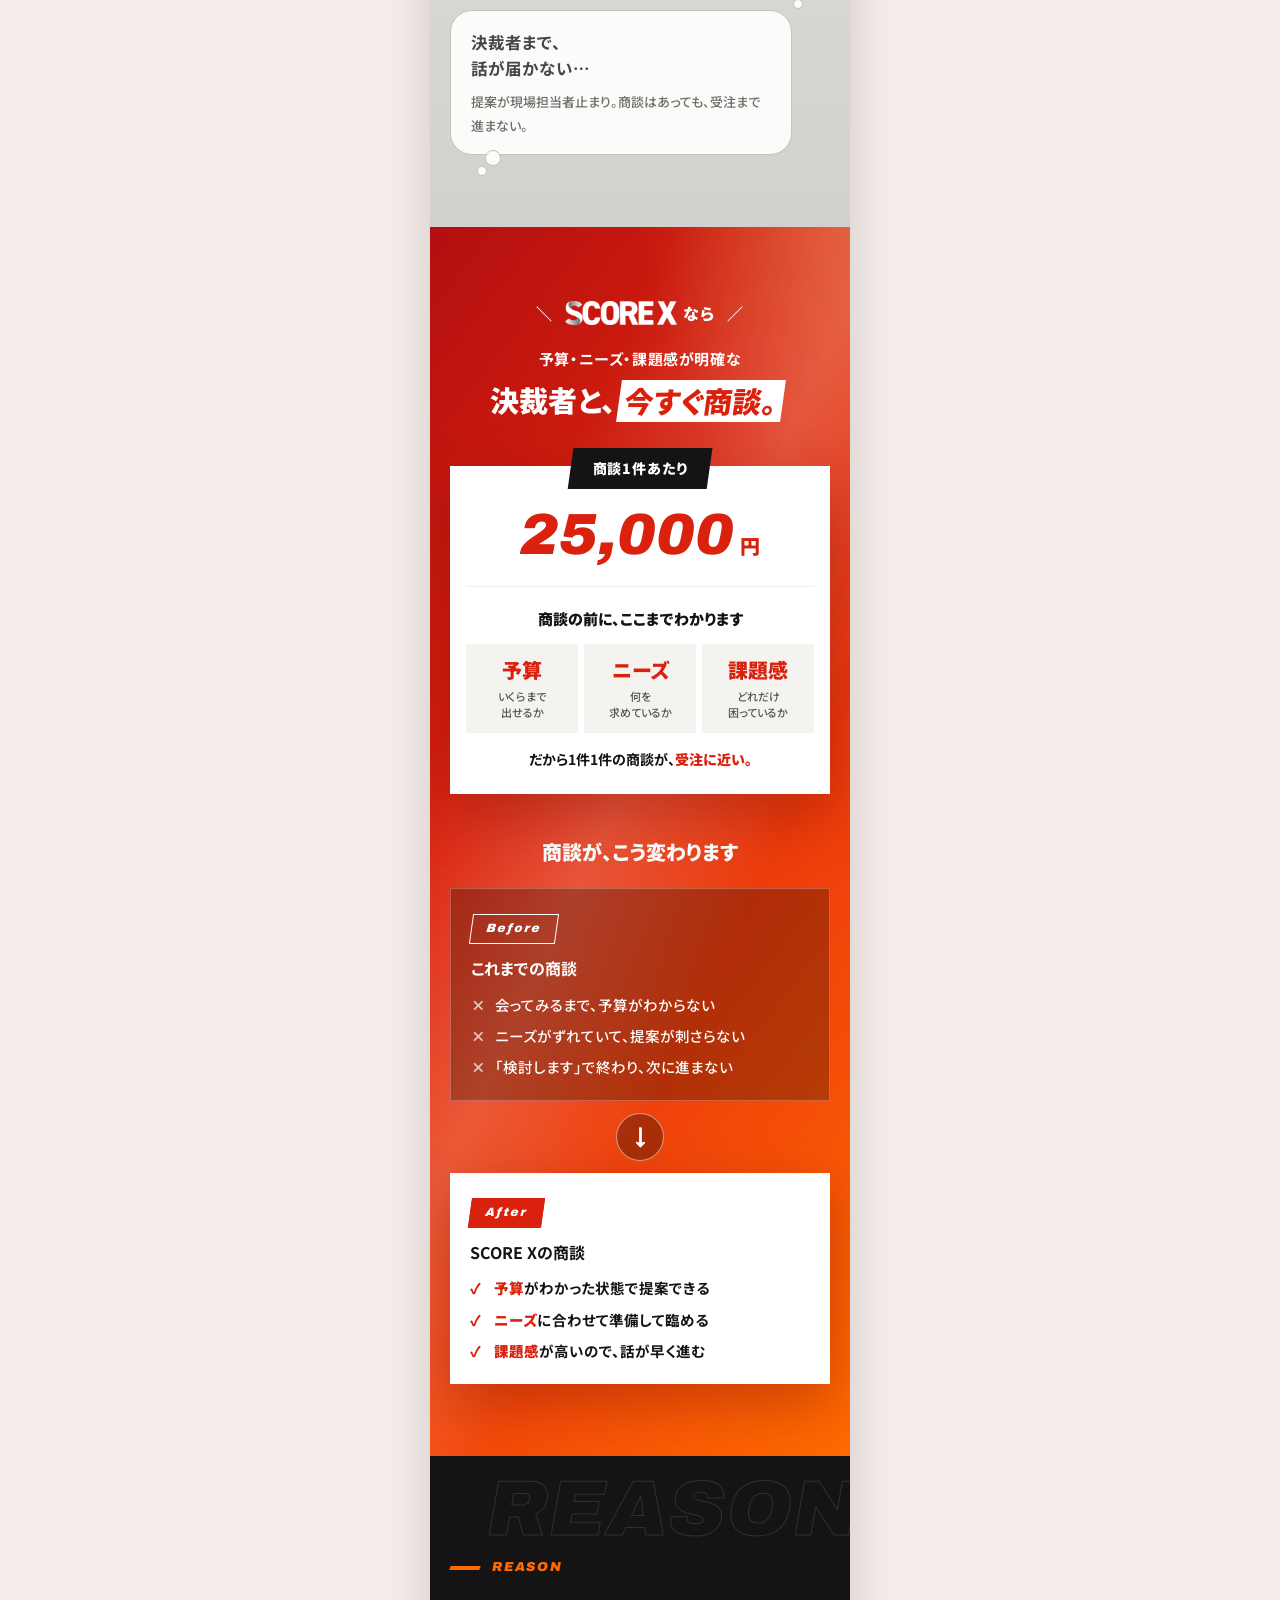
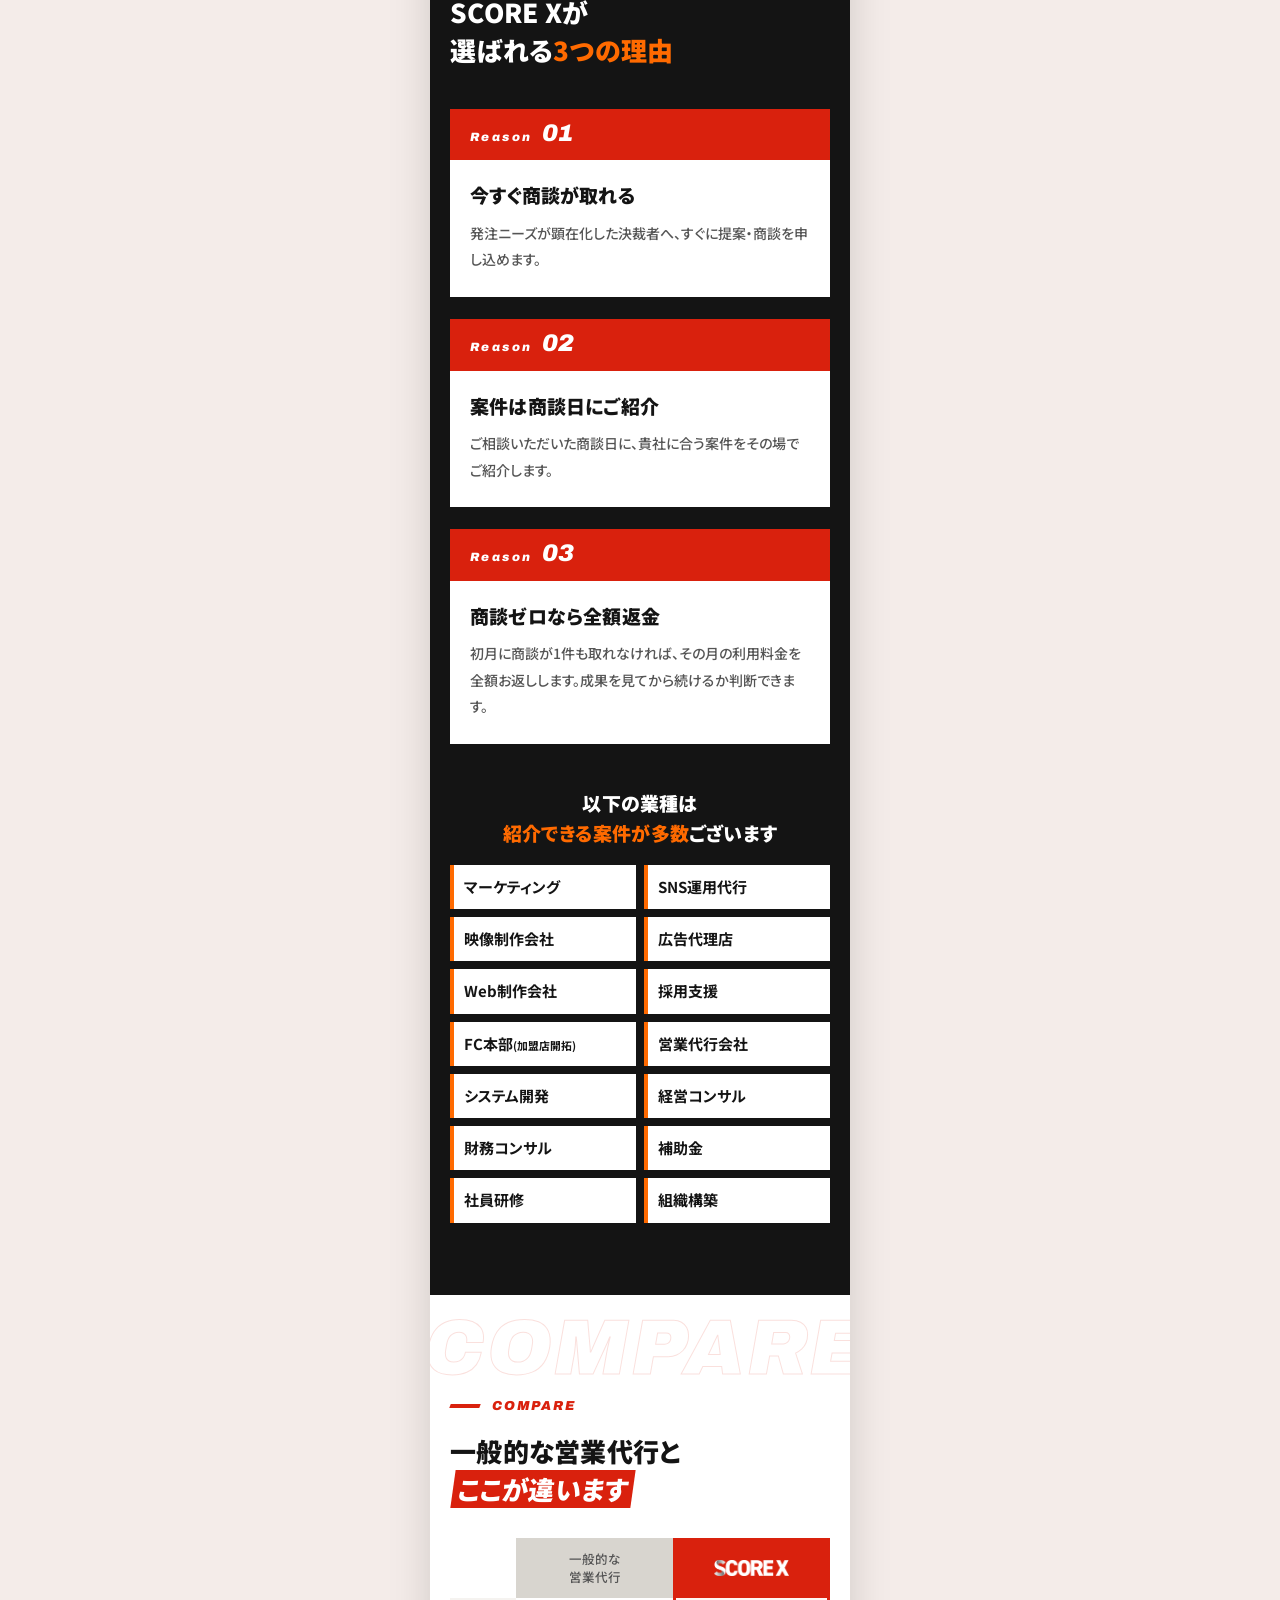
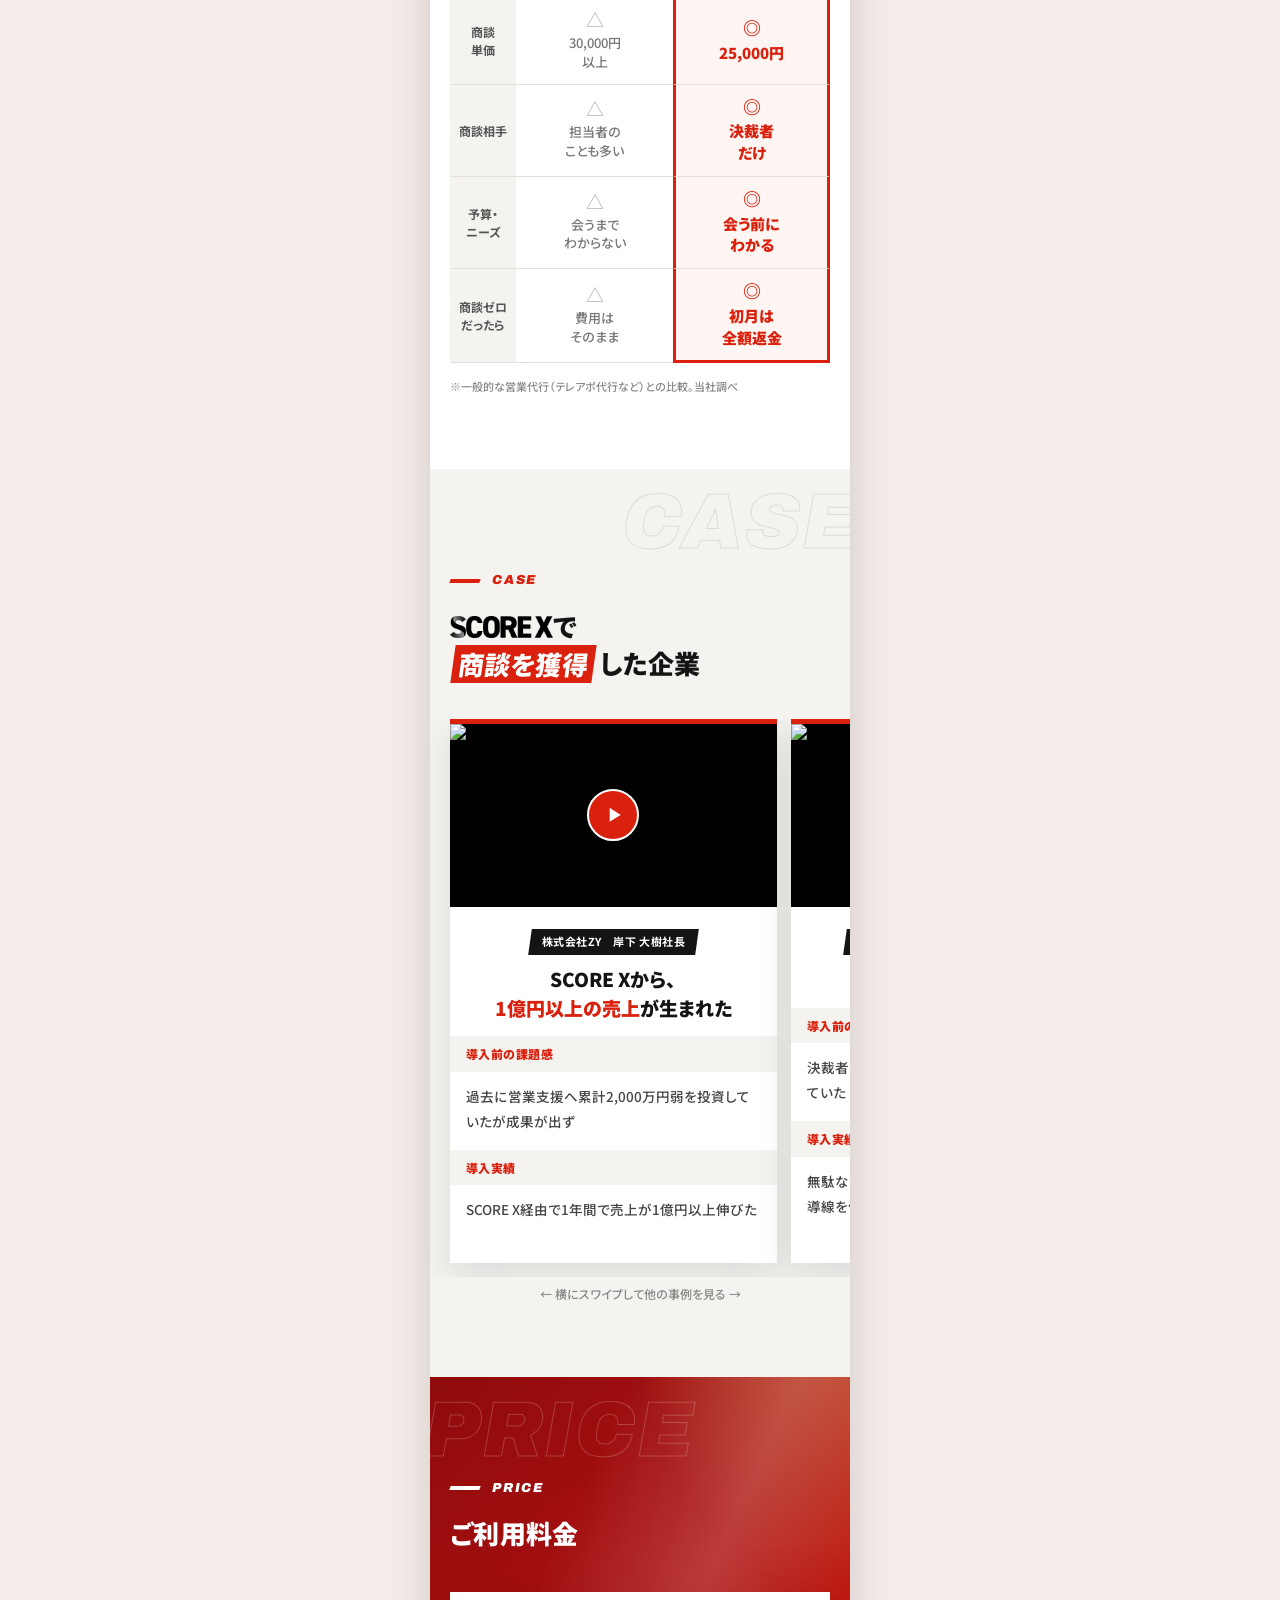
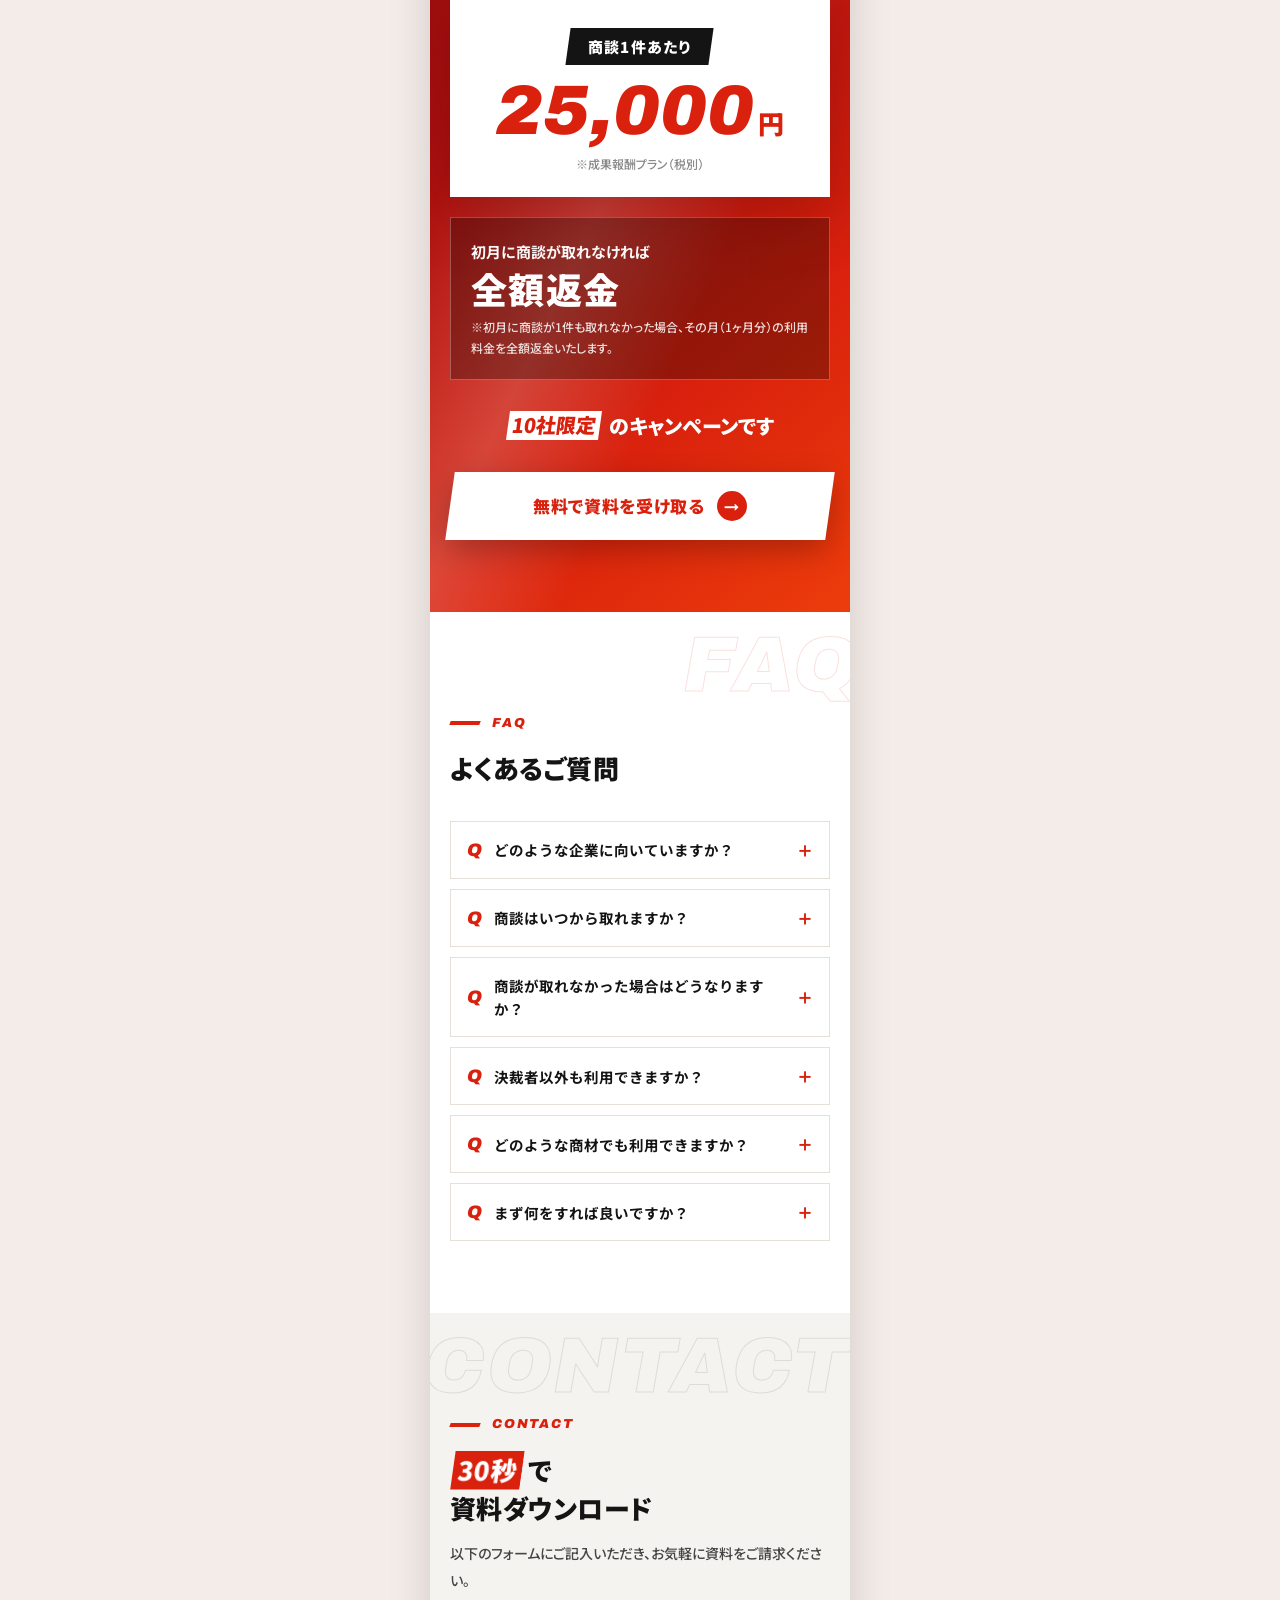
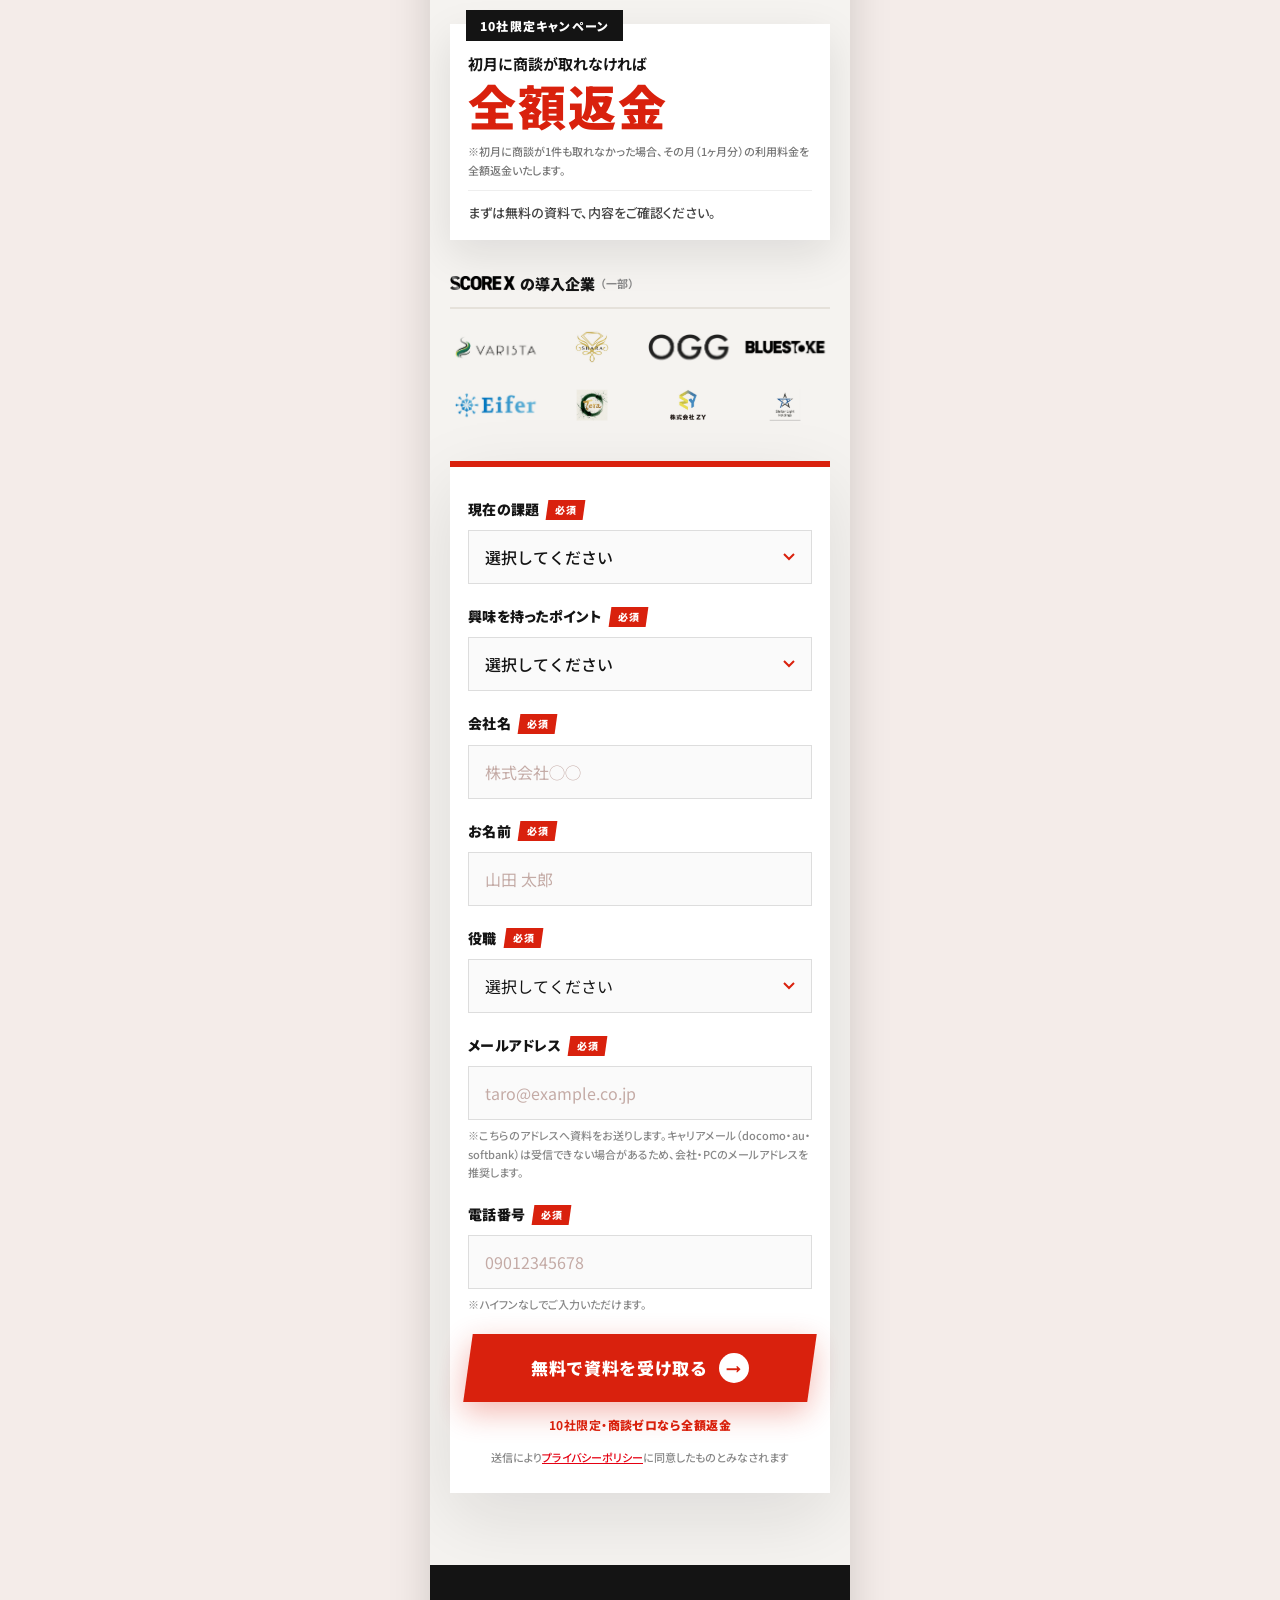
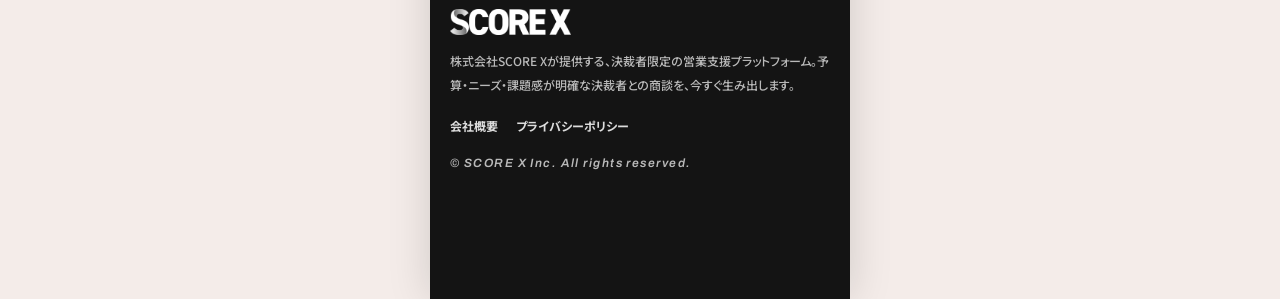
==== commit 07c3729e: "FV対象者の枠をヘッダー色に・配色比較ページを追加 Co-Authored-By: Claude Opus 5.5 <noreply@anthropic.com>" ====
--- a/index.html
+++ b/index.html
@@ -14,7 +14,7 @@
 <title>SCORE X｜決裁者との商談が今すぐ取れる営業支援プラットフォーム</title>
 <link rel="preconnect" href="https://fonts.googleapis.com">
 <link href="https://fonts.googleapis.com/css2?family=Archivo:ital,wght@0,600;0,800;0,900;1,600;1,800;1,900&family=Noto+Sans+JP:wght@400;500;700;900&display=swap" rel="stylesheet">
-<link rel="stylesheet" href="css/style.css?v=20261028j">
+<link rel="stylesheet" href="css/style.css?v=20261028l">
 </head>
 <body>
 <!-- Google Tag Manager (noscript) -->
@@ -491,7 +491,7 @@
       </div>
     </div>
   </div>
-<script src="js/main.js?v=20261028j"></script>
+<script src="js/main.js?v=20261028l"></script>
 <script src="https://cdn.jsdelivr.net/npm/@emailjs/browser@4/dist/email.min.js"></script>
 <script>
 (function () {
--- a/css/style.css
+++ b/css/style.css
@@ -636,3 +636,9 @@
 .fv-next .ind{margin-top:48px;}
 .fv-next .ind-ttl{color:var(--ink);}
 .fv{min-height:min(calc(100svh - 64px),760px);}
+/* 対象者の枠：グレー背景 */
+.fv .fv-for>span{background:#e8e5e1;color:#3a3a3a;border-left-color:var(--ink);}
+.fv .fv-for b{color:var(--red-deep);}
+/* 対象者の枠：ヘッダーと同じ背景色 */
+.fv .fv-for>span{background:#222;color:#fff;border-left-color:var(--red);}
+.fv .fv-for b{color:#ff8a3d;}
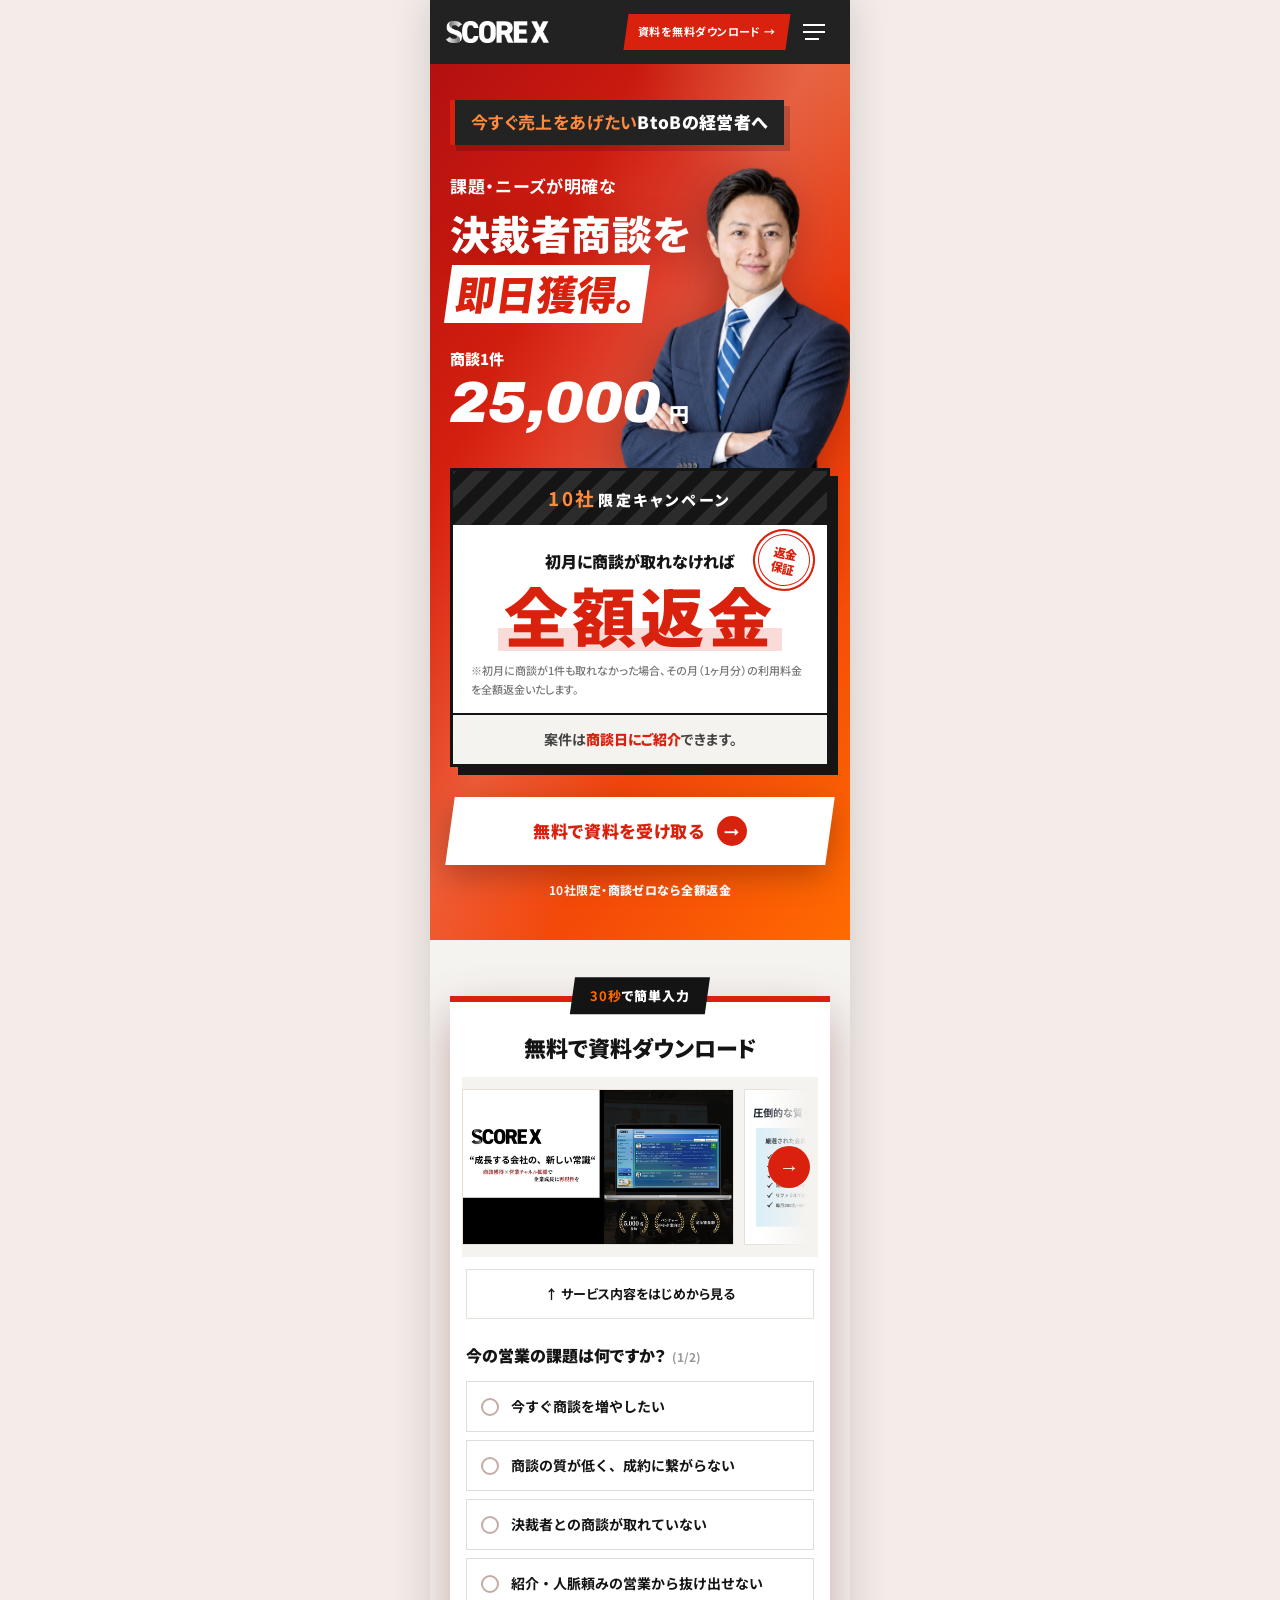
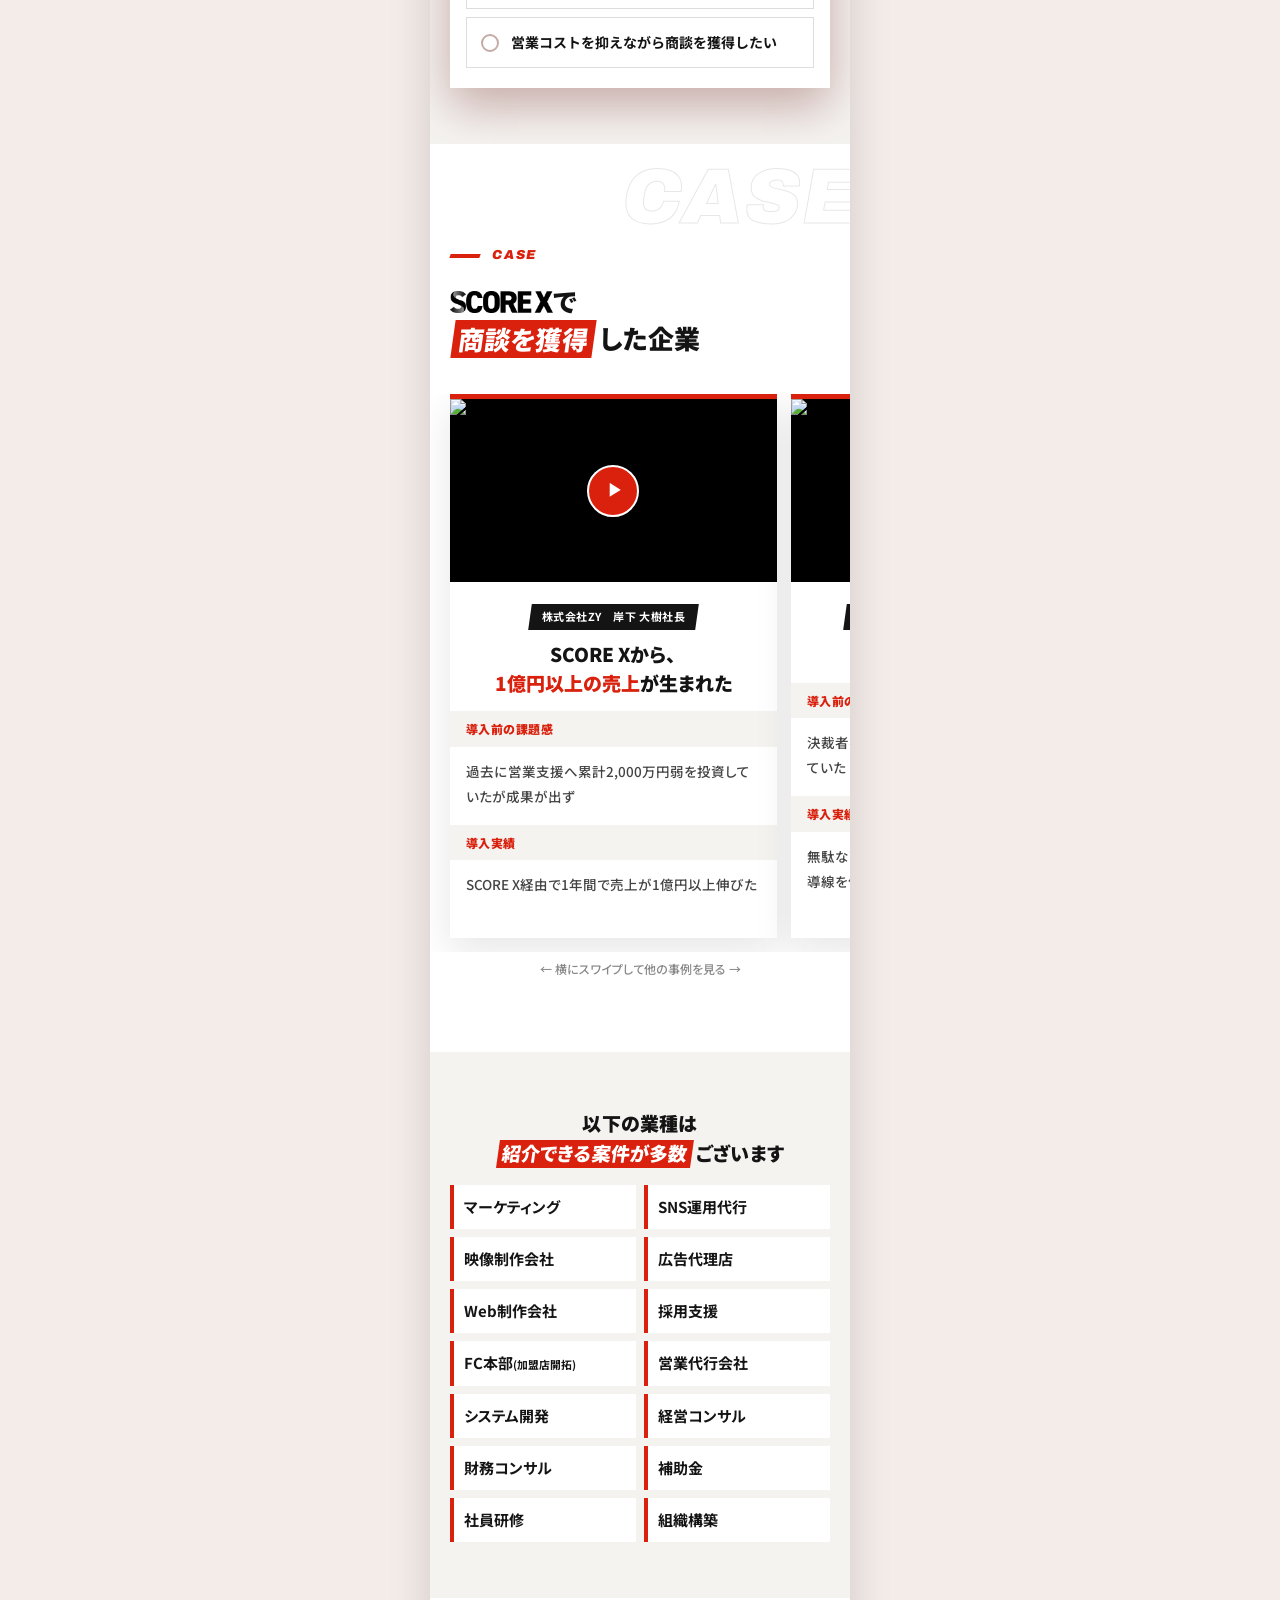
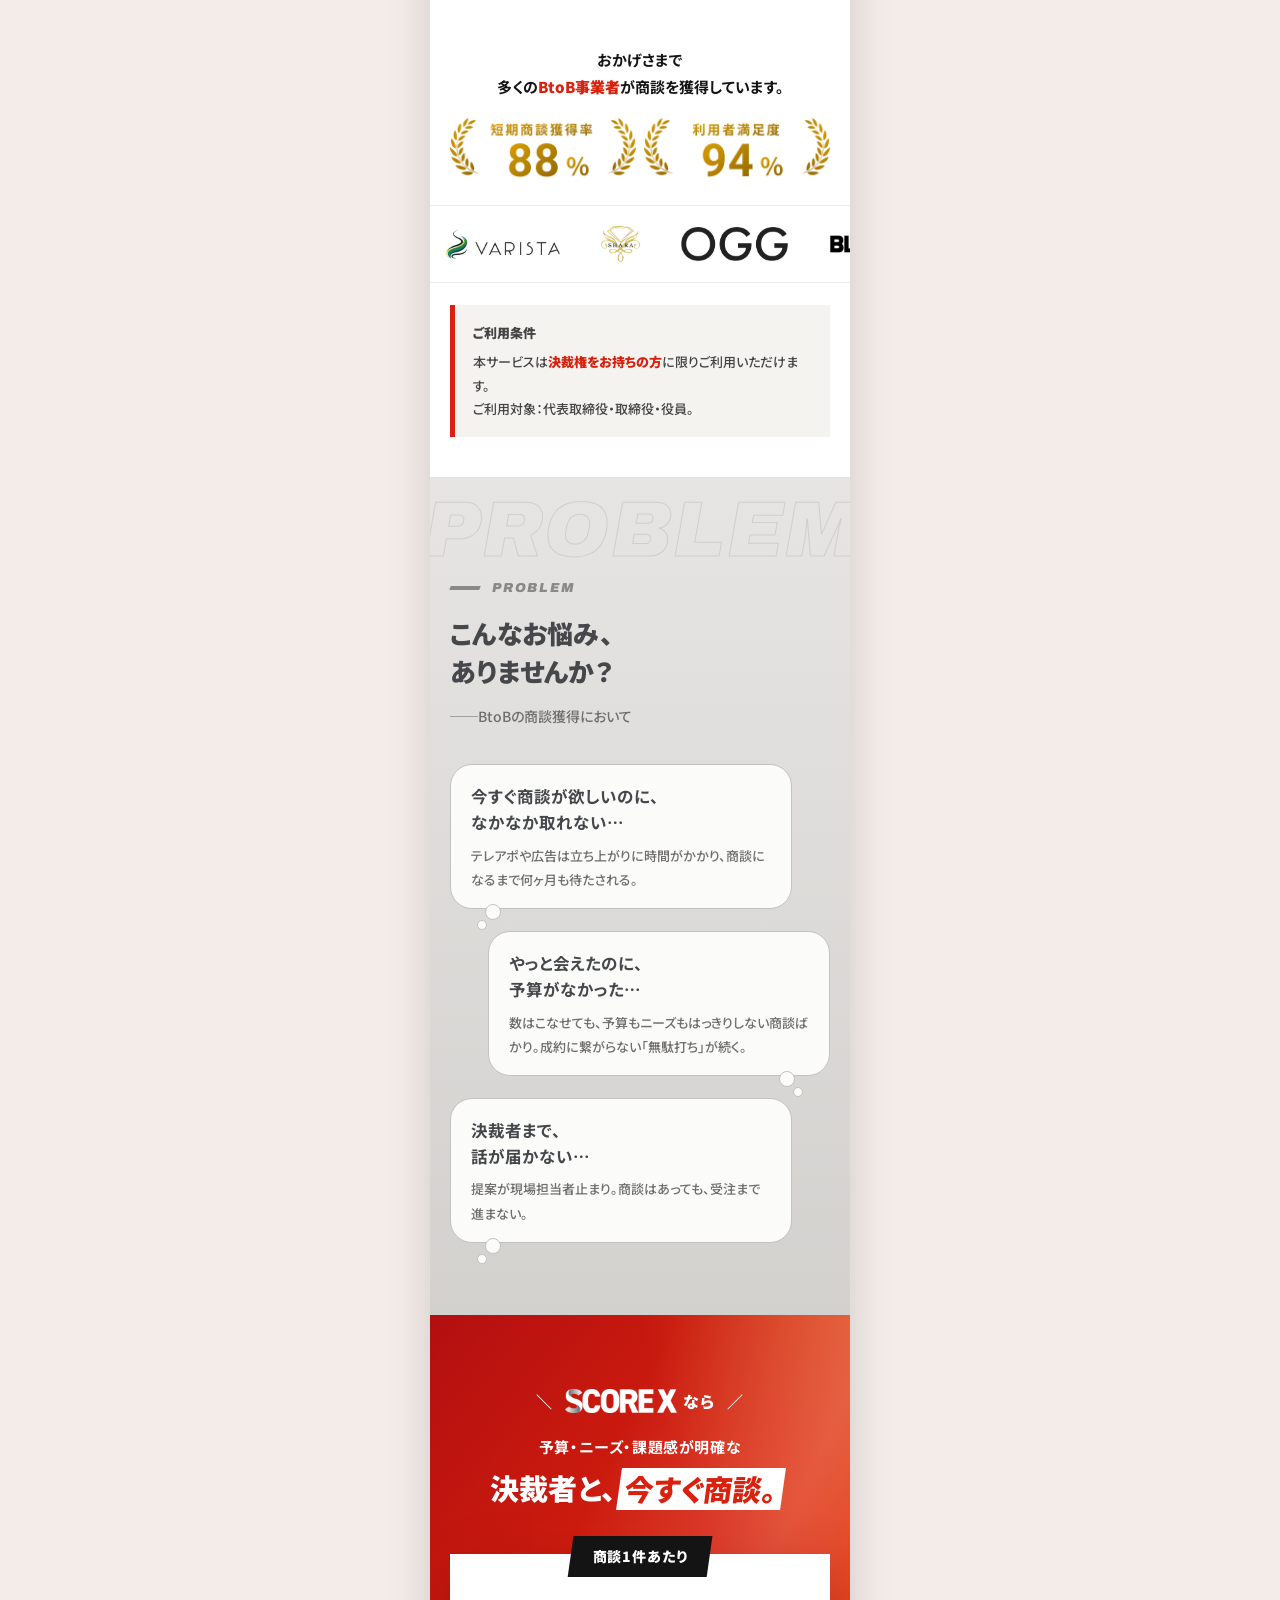
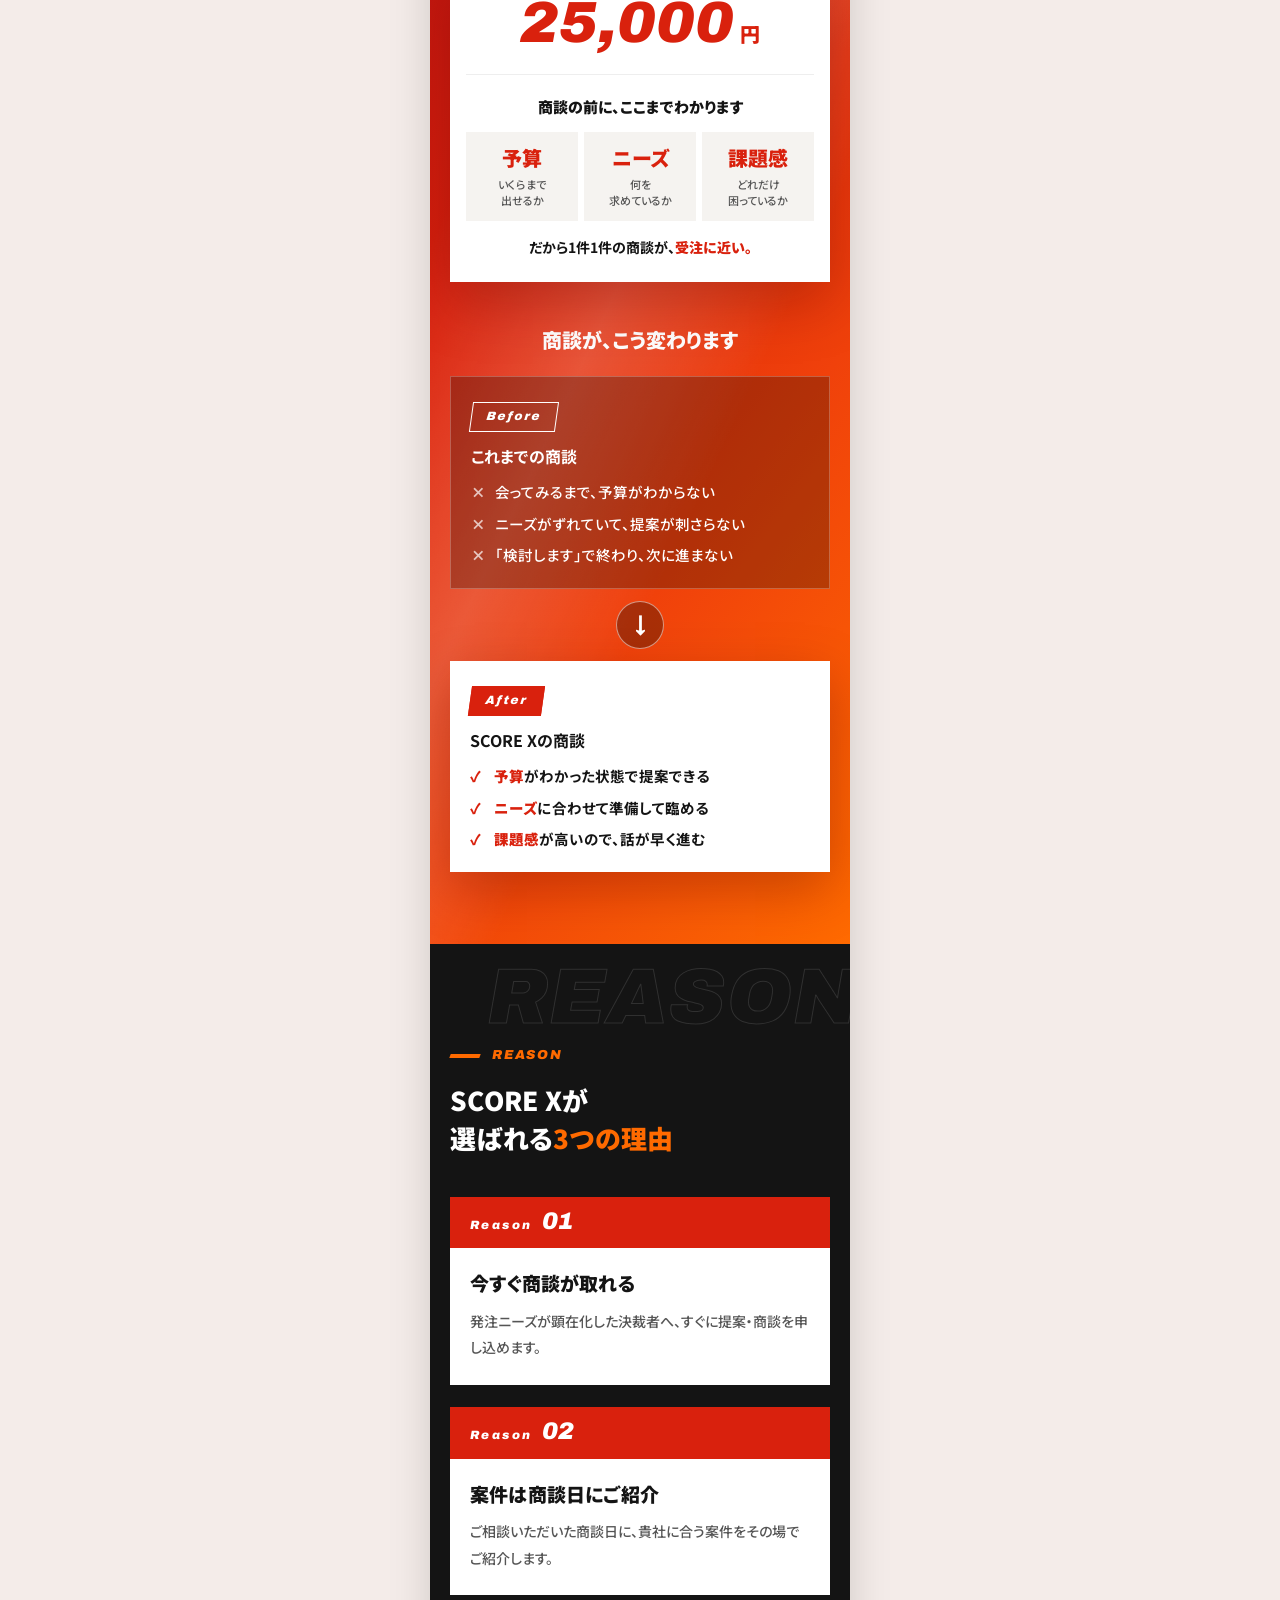
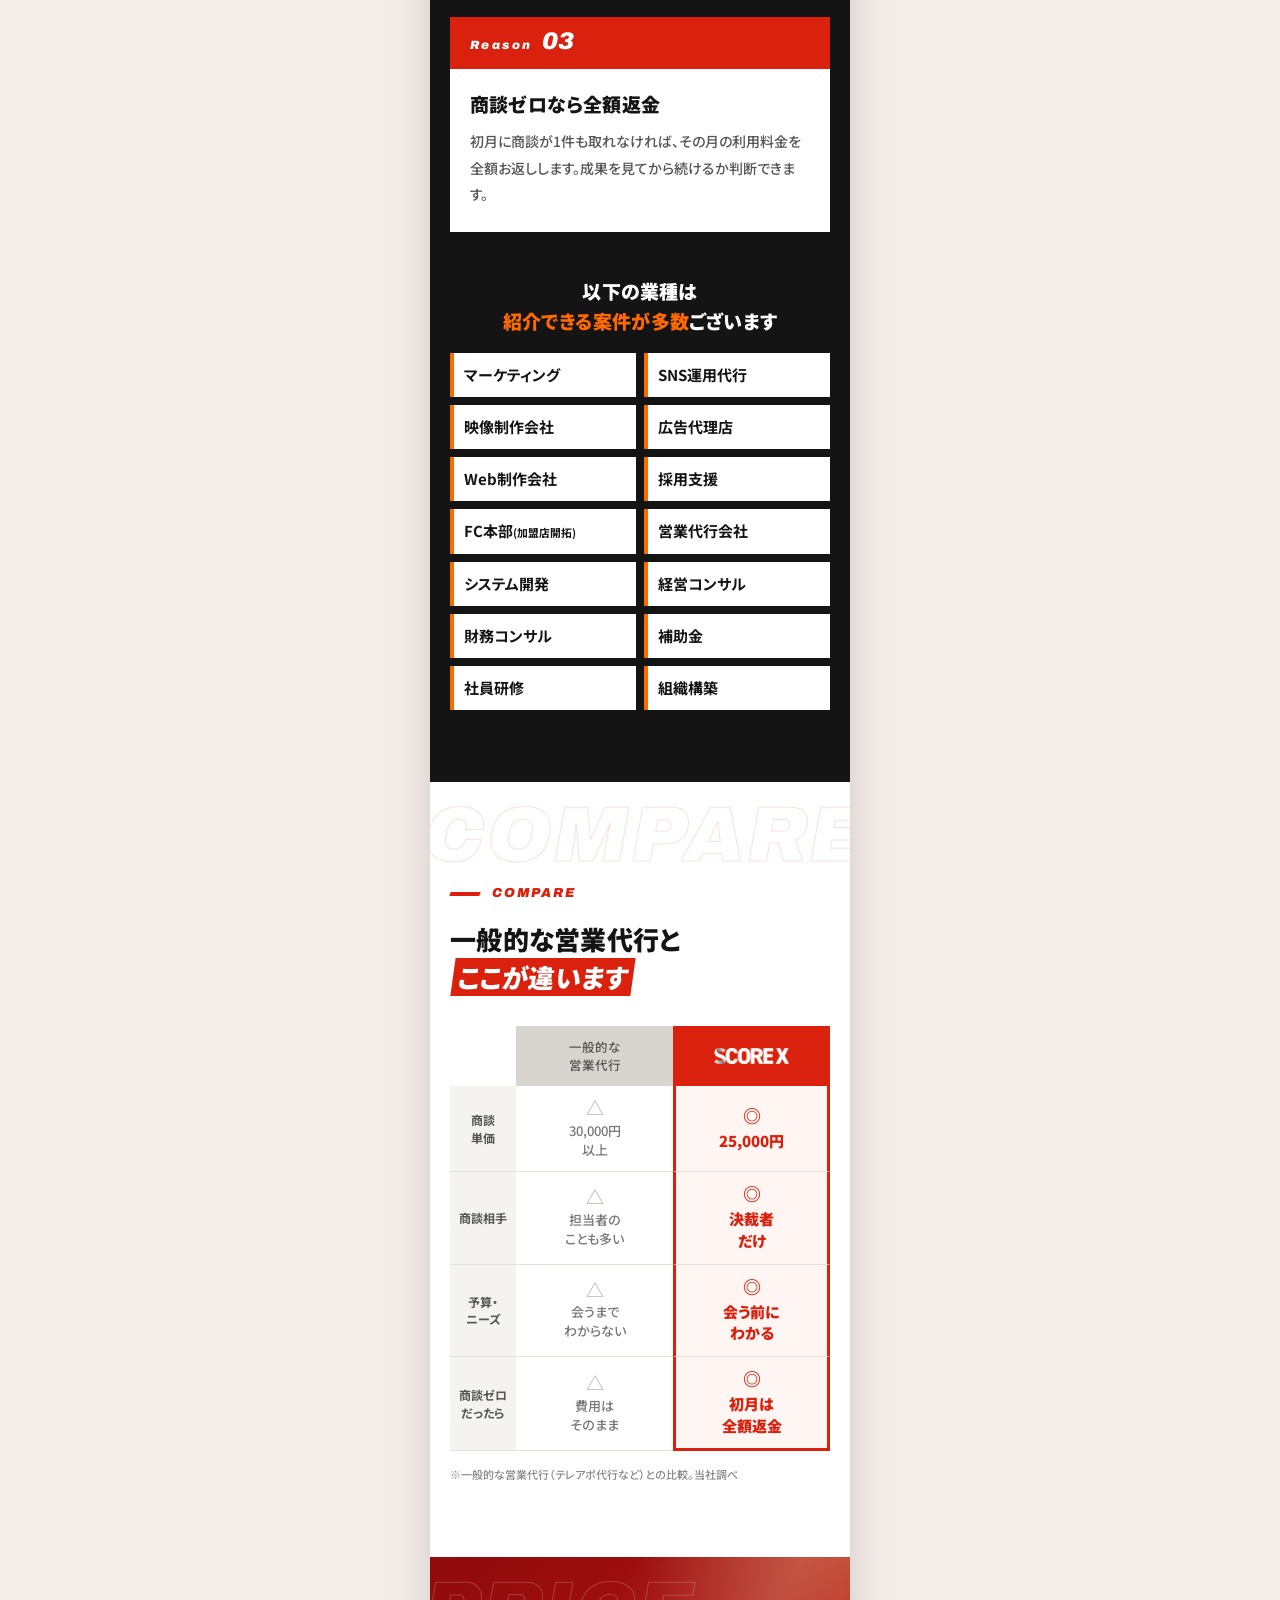
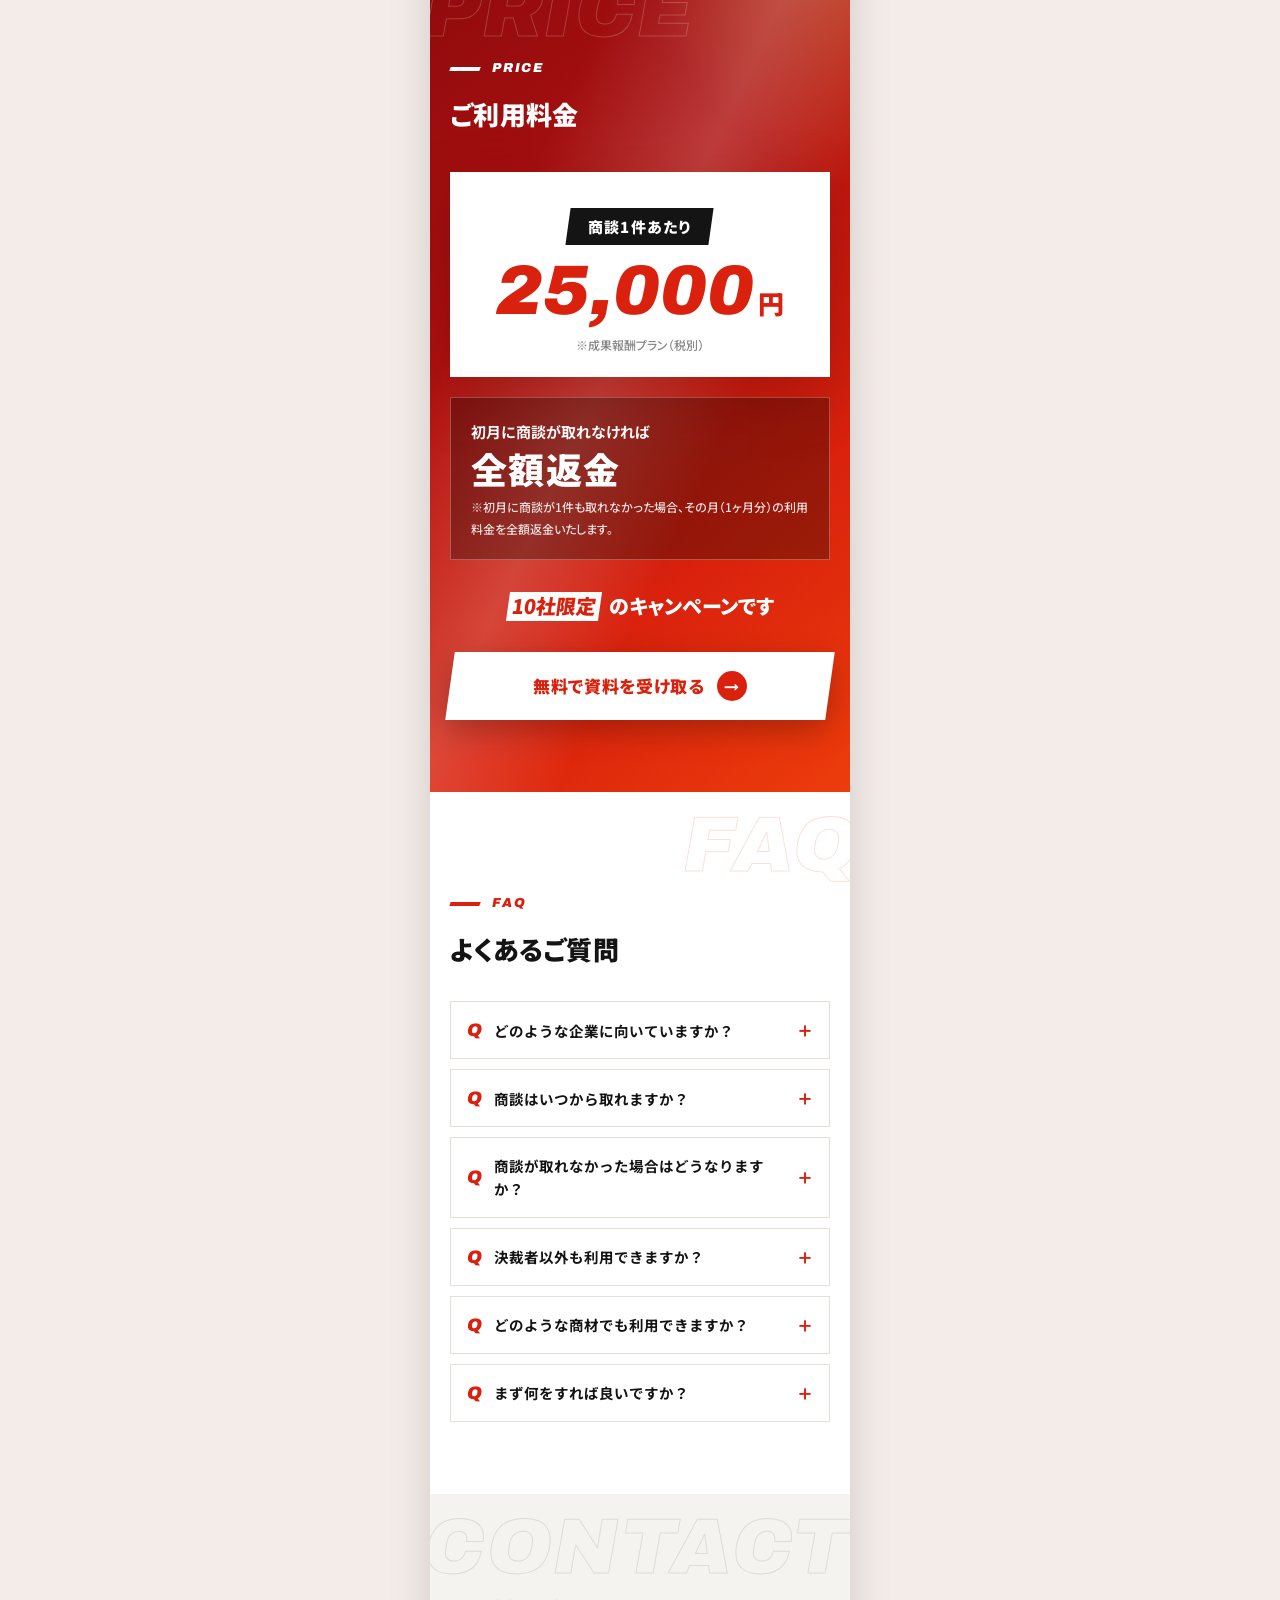
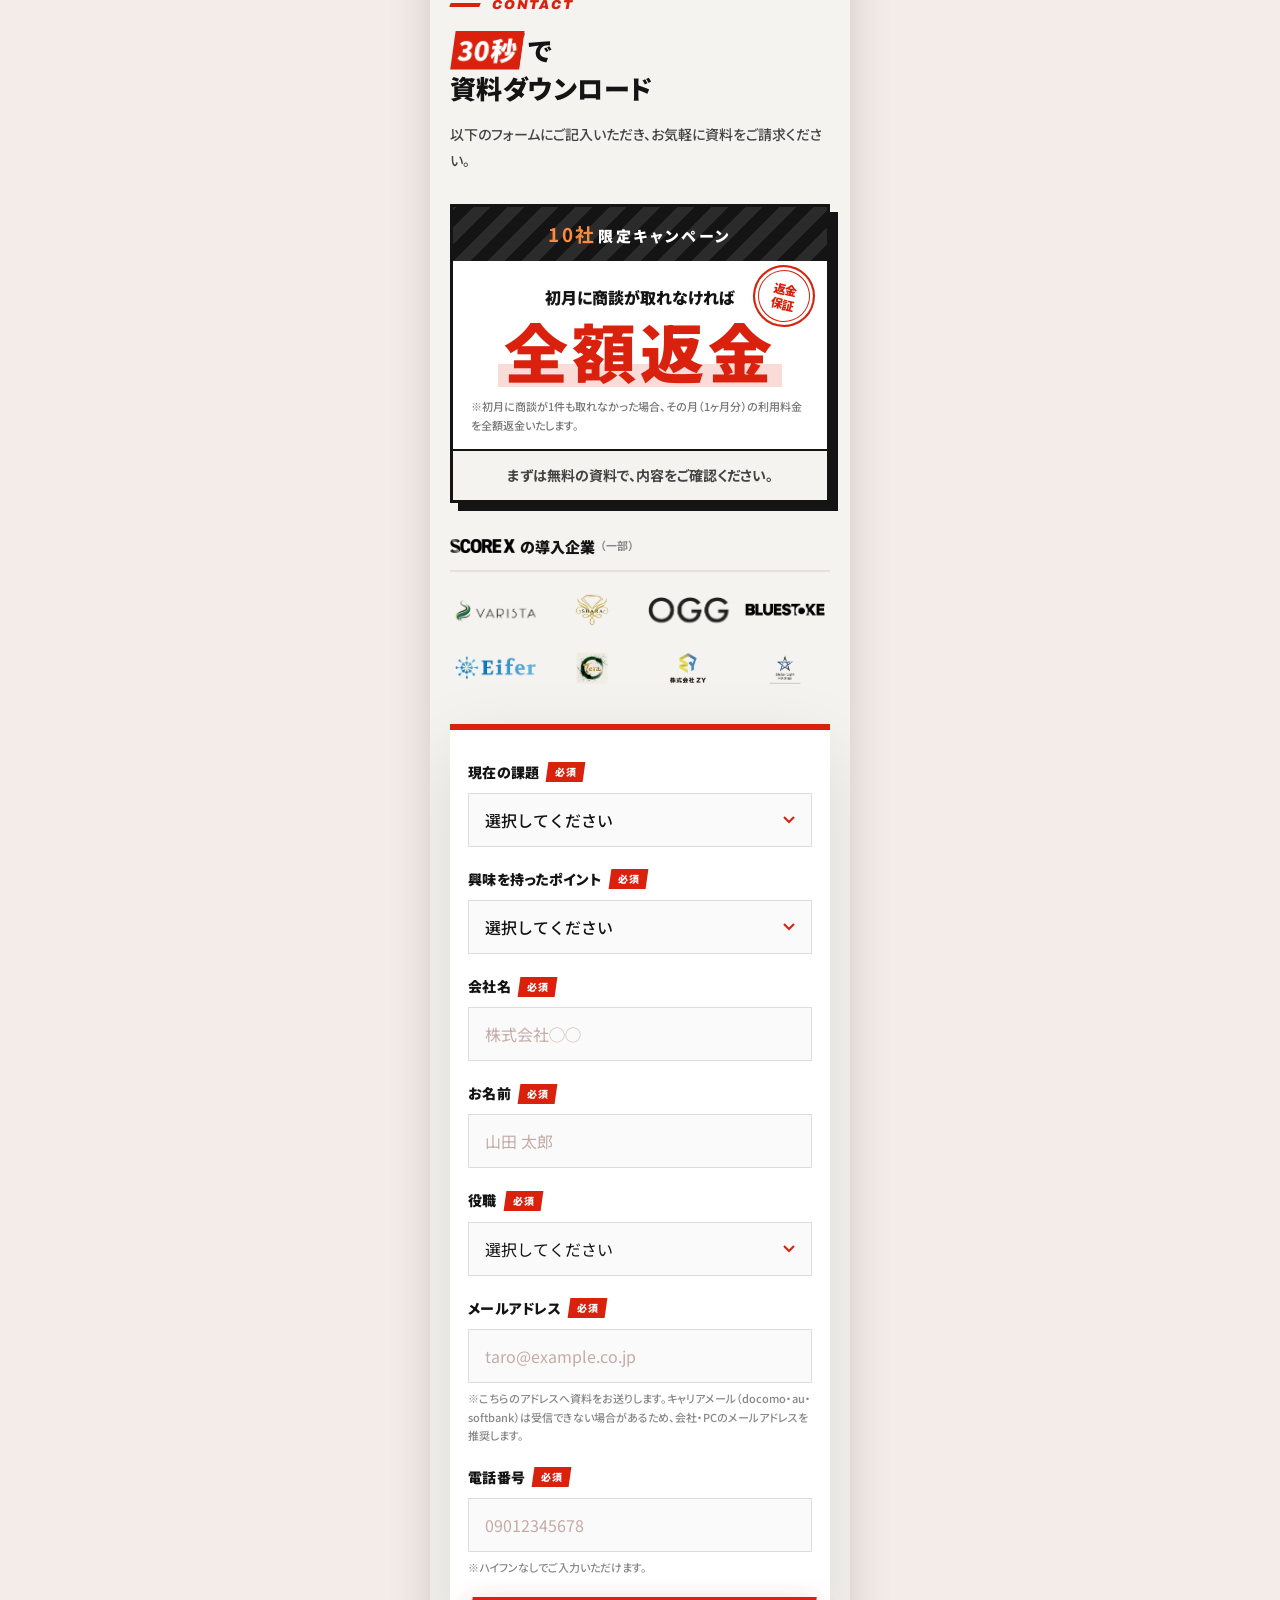
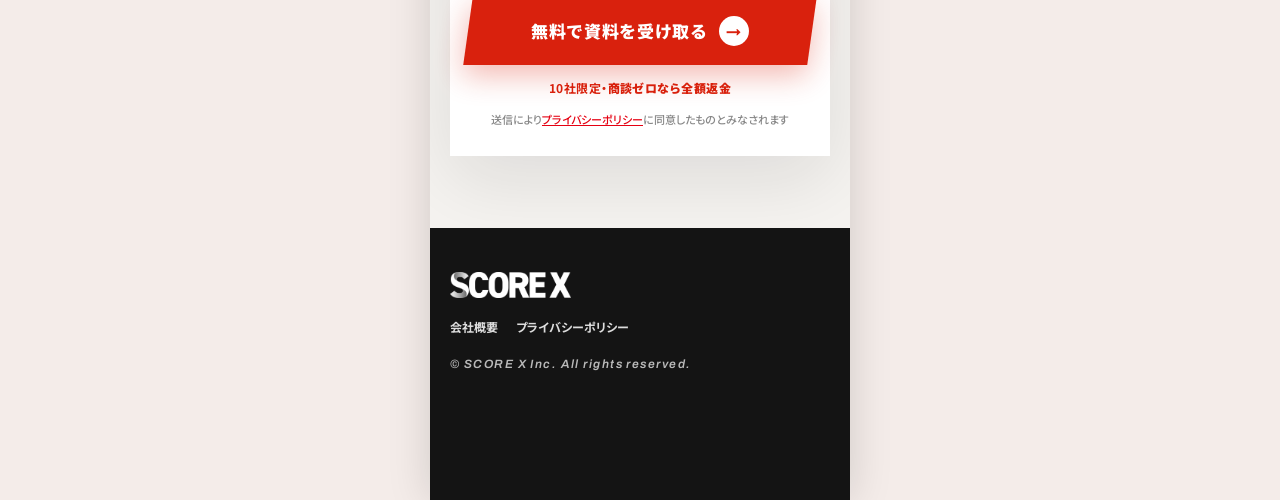
==== commit daf9459a: "FVに人物を追加、キャンペーン枠刷新、導入事例を上部へ移動、フッター説明文削除 Co-Authored-By: Claude Opus 5.5 <noreply@anthropic.com>" ====
--- a/index.html
+++ b/index.html
@@ -14,7 +14,7 @@
 <title>SCORE X｜決裁者との商談が今すぐ取れる営業支援プラットフォーム</title>
 <link rel="preconnect" href="https://fonts.googleapis.com">
 <link href="https://fonts.googleapis.com/css2?family=Archivo:ital,wght@0,600;0,800;0,900;1,600;1,800;1,900&family=Noto+Sans+JP:wght@400;500;700;900&display=swap" rel="stylesheet">
-<link rel="stylesheet" href="css/style.css?v=20261028l">
+<link rel="stylesheet" href="css/style.css?v=20261029g">
 </head>
 <body>
 <!-- Google Tag Manager (noscript) -->
@@ -48,14 +48,15 @@
   <!-- FV -->
   <section id="fv" class="sec fv bg-red">
     <div class="sec-in">
-      <p class="fv-for"><span><b>すぐに売上を立てたい</b>BtoBの経営者へ</span></p>
+      <img class="fv-man" src="img/img-fv-man.png" alt="" width="560" height="884">
+      <p class="fv-for"><span><b>今すぐ売上をあげたい</b>BtoBの経営者へ</span></p>
       <p class="fv-pre">課題・ニーズが明確な</p>
-      <h1 class="fv-copy fv-copy1">決裁者商談を<span class="hl-w hl-sk">即日獲得。</span></h1>
+      <h1 class="fv-copy fv-copy1">決裁者商談を<br><span class="hl-w hl-sk">即日獲得。</span></h1>
       <p class="fv-price"><span class="lbl">商談1件</span><span class="num">25,000</span><span class="unit">円</span></p>
 
       <!-- キャンペーン（10社限定・全額返金） -->
       <div class="camp">
-        <span class="camp-lbl">10社限定キャンペーン</span>
+        <span class="camp-lbl"><b>10社</b>限定キャンペーン</span>
         <p class="camp-pre">初月に商談が取れなければ</p>
         <p class="camp-main">全額返金</p>
         <p class="camp-note">※初月に商談が1件も取れなかった場合、その月（1ヶ月分）の利用料金を全額返金いたします。</p>
@@ -141,7 +142,57 @@
         </form>
       </div>
 
-      <div class="ind">
+    </div>
+  </section>
+
+  <!-- 導入事例 -->
+  <section id="case" class="sec">
+    <span class="giant r">CASE</span>
+    <div class="sec-in" style="padding-top:28px">
+      <p class="eyebrow">CASE</p>
+      <h2 class="sec-title"><img src="img/img-logo-black.png" alt="SCORE X" style="height:22px;display:inline-block;vertical-align:-1px">で<br><span class="hl-r hl-sk">商談を獲得</span>した企業</h2>
+      <div class="cases">
+        <div class="case">
+          <div class="case-v">
+            <button type="button" class="yt-btn" data-embed="https://www.youtube.com/embed/WrFEx5l2ZMU?si=QoC1sCzjhUZ9rj5R&amp;autoplay=1&amp;rel=0" aria-label="動画を再生" style="position:absolute;inset:0;width:100%;height:100%;border:none;padding:0;cursor:pointer;background:#000"><img src="https://img.youtube.com/vi/WrFEx5l2ZMU/hqdefault.jpg" alt="導入事例動画" style="position:absolute;inset:0;width:100%;height:100%;object-fit:cover"><span class="case-play">▶</span></button>
+          </div>
+          <div class="case-h"><p class="case-who"><span>株式会社ZY　岸下 大樹社長</span></p><p class="case-t">SCORE Xから、<br><em>1億円以上の売上</em>が生まれた</p></div>
+          <p class="case-l">導入前の課題感</p><p class="case-p">過去に営業支援へ累計2,000万円弱を投資していたが成果が出ず</p>
+          <p class="case-l">導入実績</p><p class="case-p">SCORE X経由で1年間で売上が1億円以上伸びた</p>
+        </div>
+        <div class="case">
+          <div class="case-v">
+            <button type="button" class="yt-btn" data-embed="https://www.youtube.com/embed/7sUtWEu3TFQ?si=JNPbWm7O8zeIZ4c-&amp;autoplay=1&amp;rel=0" aria-label="動画を再生" style="position:absolute;inset:0;width:100%;height:100%;border:none;padding:0;cursor:pointer;background:#000"><img src="https://img.youtube.com/vi/7sUtWEu3TFQ/hqdefault.jpg" alt="導入事例動画" style="position:absolute;inset:0;width:100%;height:100%;object-fit:cover"><span class="case-play">▶</span></button>
+          </div>
+          <div class="case-h"><p class="case-who"><span>オージージー合同会社　高野 容一社長</span></p><p class="case-t"><em>投資額の8〜10倍</em></p></div>
+          <p class="case-l">導入前の課題感</p><p class="case-p">決裁者へ直接アプローチできる営業手法を探していた</p>
+          <p class="case-l">導入実績</p><p class="case-p">無駄な商談が少なく、成約につながりやすい営業導線を作ることができた</p>
+        </div>
+        <div class="case">
+          <div class="case-v">
+            <button type="button" class="yt-btn" data-embed="https://www.youtube.com/embed/ZBxfMqef2PQ?si=Kto5COdNyXvIfXgT&amp;autoplay=1&amp;rel=0" aria-label="動画を再生" style="position:absolute;inset:0;width:100%;height:100%;border:none;padding:0;cursor:pointer;background:#000"><img src="https://img.youtube.com/vi/ZBxfMqef2PQ/hqdefault.jpg" alt="導入事例動画" style="position:absolute;inset:0;width:100%;height:100%;object-fit:cover"><span class="case-play">▶</span></button>
+          </div>
+          <div class="case-h"><p class="case-who"><span>株式会社BLUE STOKE　青木 優也社長</span></p><p class="case-t">導入3週間で<br><em>120万円の受注</em></p></div>
+          <p class="case-l">導入前の課題感</p><p class="case-p">継続的に新しいリードを獲得できる営業チャネルを求めていた</p>
+          <p class="case-l">導入実績</p><p class="case-p">利用開始3週間での案件受注</p>
+        </div>
+        <div class="case">
+          <div class="case-v">
+            <button type="button" class="yt-btn" data-embed="https://www.youtube.com/embed/Hxl7M1FHIm8?si=yKoh2hrhfOcyT1Ad&amp;autoplay=1&amp;rel=0" aria-label="動画を再生" style="position:absolute;inset:0;width:100%;height:100%;border:none;padding:0;cursor:pointer;background:#000"><img src="https://img.youtube.com/vi/Hxl7M1FHIm8/hqdefault.jpg" alt="導入事例動画" style="position:absolute;inset:0;width:100%;height:100%;object-fit:cover"><span class="case-play">▶</span></button>
+          </div>
+          <div class="case-h"><p class="case-who"><span>株式会社Eifer　野尻 悠貴社長</span></p><p class="case-t">約3ヶ月で<br><em>500万円の売上</em></p></div>
+          <p class="case-l">導入前の課題感</p><p class="case-p">事業課題を持つ経営者と、すぐに商談したかった</p>
+          <p class="case-l">導入実績</p><p class="case-p">【課題】と【予算】が明確なため、ピンポイントで商談が組め、スピード感を持って受注まで繋げられた</p>
+        </div>
+      </div>
+      <p class="swipe">← 横にスワイプして他の事例を見る →</p>
+    </div>
+  </section>
+
+  <!-- 紹介できる業種 -->
+  <section class="sec bg-grey fv-next">
+    <div class="sec-in">
+      <div class="ind" style="margin-top:0">
         <h3 class="ind-ttl">以下の業種は<br><span class="hl-r hl-sk">紹介できる案件が多数</span>ございます</h3>
         <div class="ind-grid">
           <p>マーケティング</p><p>SNS運用代行</p><p>映像制作会社</p><p>広告代理店</p><p>Web制作会社</p><p>採用支援</p><p>FC本部<small>(加盟店開拓)</small></p><p>営業代行会社</p><p>システム開発</p><p>経営コンサル</p><p>財務コンサル</p><p>補助金</p><p>社員研修</p><p>組織構築</p>
@@ -277,50 +328,6 @@
     </div>
   </section>
 
-  <!-- 導入事例 -->
-  <section id="case" class="sec bg-grey">
-    <span class="giant r">CASE</span>
-    <div class="sec-in" style="padding-top:28px">
-      <p class="eyebrow">CASE</p>
-      <h2 class="sec-title"><img src="img/img-logo-black.png" alt="SCORE X" style="height:22px;display:inline-block;vertical-align:-1px">で<br><span class="hl-r hl-sk">商談を獲得</span>した企業</h2>
-      <div class="cases">
-        <div class="case">
-          <div class="case-v">
-            <button type="button" class="yt-btn" data-embed="https://www.youtube.com/embed/WrFEx5l2ZMU?si=QoC1sCzjhUZ9rj5R&amp;autoplay=1&amp;rel=0" aria-label="動画を再生" style="position:absolute;inset:0;width:100%;height:100%;border:none;padding:0;cursor:pointer;background:#000"><img src="https://img.youtube.com/vi/WrFEx5l2ZMU/hqdefault.jpg" alt="導入事例動画" style="position:absolute;inset:0;width:100%;height:100%;object-fit:cover"><span class="case-play">▶</span></button>
-          </div>
-          <div class="case-h"><p class="case-who"><span>株式会社ZY　岸下 大樹社長</span></p><p class="case-t">SCORE Xから、<br><em>1億円以上の売上</em>が生まれた</p></div>
-          <p class="case-l">導入前の課題感</p><p class="case-p">過去に営業支援へ累計2,000万円弱を投資していたが成果が出ず</p>
-          <p class="case-l">導入実績</p><p class="case-p">SCORE X経由で1年間で売上が1億円以上伸びた</p>
-        </div>
-        <div class="case">
-          <div class="case-v">
-            <button type="button" class="yt-btn" data-embed="https://www.youtube.com/embed/7sUtWEu3TFQ?si=JNPbWm7O8zeIZ4c-&amp;autoplay=1&amp;rel=0" aria-label="動画を再生" style="position:absolute;inset:0;width:100%;height:100%;border:none;padding:0;cursor:pointer;background:#000"><img src="https://img.youtube.com/vi/7sUtWEu3TFQ/hqdefault.jpg" alt="導入事例動画" style="position:absolute;inset:0;width:100%;height:100%;object-fit:cover"><span class="case-play">▶</span></button>
-          </div>
-          <div class="case-h"><p class="case-who"><span>オージージー合同会社　高野 容一社長</span></p><p class="case-t"><em>投資額の8〜10倍</em></p></div>
-          <p class="case-l">導入前の課題感</p><p class="case-p">決裁者へ直接アプローチできる営業手法を探していた</p>
-          <p class="case-l">導入実績</p><p class="case-p">無駄な商談が少なく、成約につながりやすい営業導線を作ることができた</p>
-        </div>
-        <div class="case">
-          <div class="case-v">
-            <button type="button" class="yt-btn" data-embed="https://www.youtube.com/embed/ZBxfMqef2PQ?si=Kto5COdNyXvIfXgT&amp;autoplay=1&amp;rel=0" aria-label="動画を再生" style="position:absolute;inset:0;width:100%;height:100%;border:none;padding:0;cursor:pointer;background:#000"><img src="https://img.youtube.com/vi/ZBxfMqef2PQ/hqdefault.jpg" alt="導入事例動画" style="position:absolute;inset:0;width:100%;height:100%;object-fit:cover"><span class="case-play">▶</span></button>
-          </div>
-          <div class="case-h"><p class="case-who"><span>株式会社BLUE STOKE　青木 優也社長</span></p><p class="case-t">導入3週間で<br><em>120万円の受注</em></p></div>
-          <p class="case-l">導入前の課題感</p><p class="case-p">継続的に新しいリードを獲得できる営業チャネルを求めていた</p>
-          <p class="case-l">導入実績</p><p class="case-p">利用開始3週間での案件受注</p>
-        </div>
-        <div class="case">
-          <div class="case-v">
-            <button type="button" class="yt-btn" data-embed="https://www.youtube.com/embed/Hxl7M1FHIm8?si=yKoh2hrhfOcyT1Ad&amp;autoplay=1&amp;rel=0" aria-label="動画を再生" style="position:absolute;inset:0;width:100%;height:100%;border:none;padding:0;cursor:pointer;background:#000"><img src="https://img.youtube.com/vi/Hxl7M1FHIm8/hqdefault.jpg" alt="導入事例動画" style="position:absolute;inset:0;width:100%;height:100%;object-fit:cover"><span class="case-play">▶</span></button>
-          </div>
-          <div class="case-h"><p class="case-who"><span>株式会社Eifer　野尻 悠貴社長</span></p><p class="case-t">約3ヶ月で<br><em>500万円の売上</em></p></div>
-          <p class="case-l">導入前の課題感</p><p class="case-p">事業課題を持つ経営者と、すぐに商談したかった</p>
-          <p class="case-l">導入実績</p><p class="case-p">【課題】と【予算】が明確なため、ピンポイントで商談が組め、スピード感を持って受注まで繋げられた</p>
-        </div>
-      </div>
-      <p class="swipe">← 横にスワイプして他の事例を見る →</p>
-    </div>
-  </section>
-
   <!-- 料金 -->
   <section id="price" class="sec bg-red-deep">
     <span class="giant on-red">PRICE</span>
@@ -370,8 +377,8 @@
       <p class="sec-lead" style="font-weight:500;color:#444">以下のフォームにご記入いただき、お気軽に資料をご請求ください。</p>
 
       <!-- 限定オファー -->
-      <div class="camp f-camp" style="box-shadow:0 14px 40px rgba(20,20,20,.1)">
-        <span class="camp-lbl">10社限定キャンペーン</span>
+      <div class="camp f-camp">
+        <span class="camp-lbl"><b>10社</b>限定キャンペーン</span>
         <p class="camp-pre">初月に商談が取れなければ</p>
         <p class="camp-main">全額返金</p>
         <p class="camp-note">※初月に商談が1件も取れなかった場合、その月（1ヶ月分）の利用料金を全額返金いたします。</p>
@@ -455,7 +462,6 @@
   <!-- フッター -->
   <footer class="ft">
     <img src="img/img-logo-black.png" alt="SCORE X">
-    <p>株式会社SCORE Xが提供する、決裁者限定の営業支援プラットフォーム。予算・ニーズ・課題感が明確な決裁者との商談を、今すぐ生み出します。</p>
     <div class="ft-links">
       <a href="https://www.score-x.net/company" target="_blank" rel="noopener">会社概要</a>
       <a href="https://scorex.co.jp/privacy.html" target="_blank" rel="noopener">プライバシーポリシー</a>
@@ -491,7 +497,7 @@
       </div>
     </div>
   </div>
-<script src="js/main.js?v=20261028l"></script>
+<script src="js/main.js?v=20261029g"></script>
 <script src="https://cdn.jsdelivr.net/npm/@emailjs/browser@4/dist/email.min.js"></script>
 <script>
 (function () {
--- a/css/style.css
+++ b/css/style.css
@@ -642,3 +642,24 @@
 /* 対象者の枠：ヘッダーと同じ背景色 */
 .fv .fv-for>span{background:#222;color:#fff;border-left-color:var(--red);}
 .fv .fv-for b{color:#ff8a3d;}
+
+/* キャンペーン枠：保証書風に刷新 */
+.camp{padding:0 0 0;border:3px solid var(--ink);box-shadow:8px 8px 0 var(--ink);text-align:center;overflow:hidden;}
+.camp::after{content:"返金\A保証";white-space:pre;position:absolute;top:58px;right:12px;width:58px;height:58px;border-radius:50%;border:2px solid var(--red);color:var(--red);font-weight:900;font-size:12px;line-height:1.25;display:flex;align-items:center;justify-content:center;transform:rotate(12deg);box-shadow:inset 0 0 0 3px #fff,inset 0 0 0 4px var(--red);}
+.camp-lbl{position:static;display:block;padding:10px 12px;font-size:15px;letter-spacing:.16em;background:repeating-linear-gradient(-45deg,var(--ink) 0 12px,#2b2b2b 12px 24px);}
+.camp-lbl b{color:#ff8a3d;font-size:1.25em;margin-right:.1em;}
+.camp-pre{margin-top:22px;padding:0 18px;font-size:16px;font-weight:900;}
+.camp-main{display:inline-block;margin-top:2px;font-size:min(64px,15vw);line-height:1.15;letter-spacing:.06em;background:linear-gradient(transparent 68%,rgba(217,33,13,.16) 68%);padding:0 .1em;}
+.camp-note{margin:10px 0 0;padding:0 18px;text-align:left;}
+.camp-sub{margin-top:14px;padding:12px 18px;border-top:2px solid var(--ink);background:var(--grey);font-size:14px;font-weight:700;}
+.camp-sub b{color:var(--red);}
+
+
+/* FV人物（右側に配置・下半身はキャンペーン枠の裏へ） */
+.fv-man{position:absolute;z-index:1;top:58px;right:-34px;width:min(250px,60vw);height:auto;pointer-events:none;filter:drop-shadow(-8px 10px 24px rgba(60,0,0,.35));}
+.fv .fv-for,.fv .fv-pre,.fv .fv-copy,.fv .fv-price{position:relative;z-index:2;}
+.fv .camp{z-index:3;}
+.fv-copy1{font-size:min(40px,9.6vw);line-height:1.3;}
+.fv-copy1 .hl-sk{margin:6px 0 0 -.05em;}
+.fv-price{flex-wrap:wrap;row-gap:2px;}
+.fv-price .lbl{flex-basis:100%;}
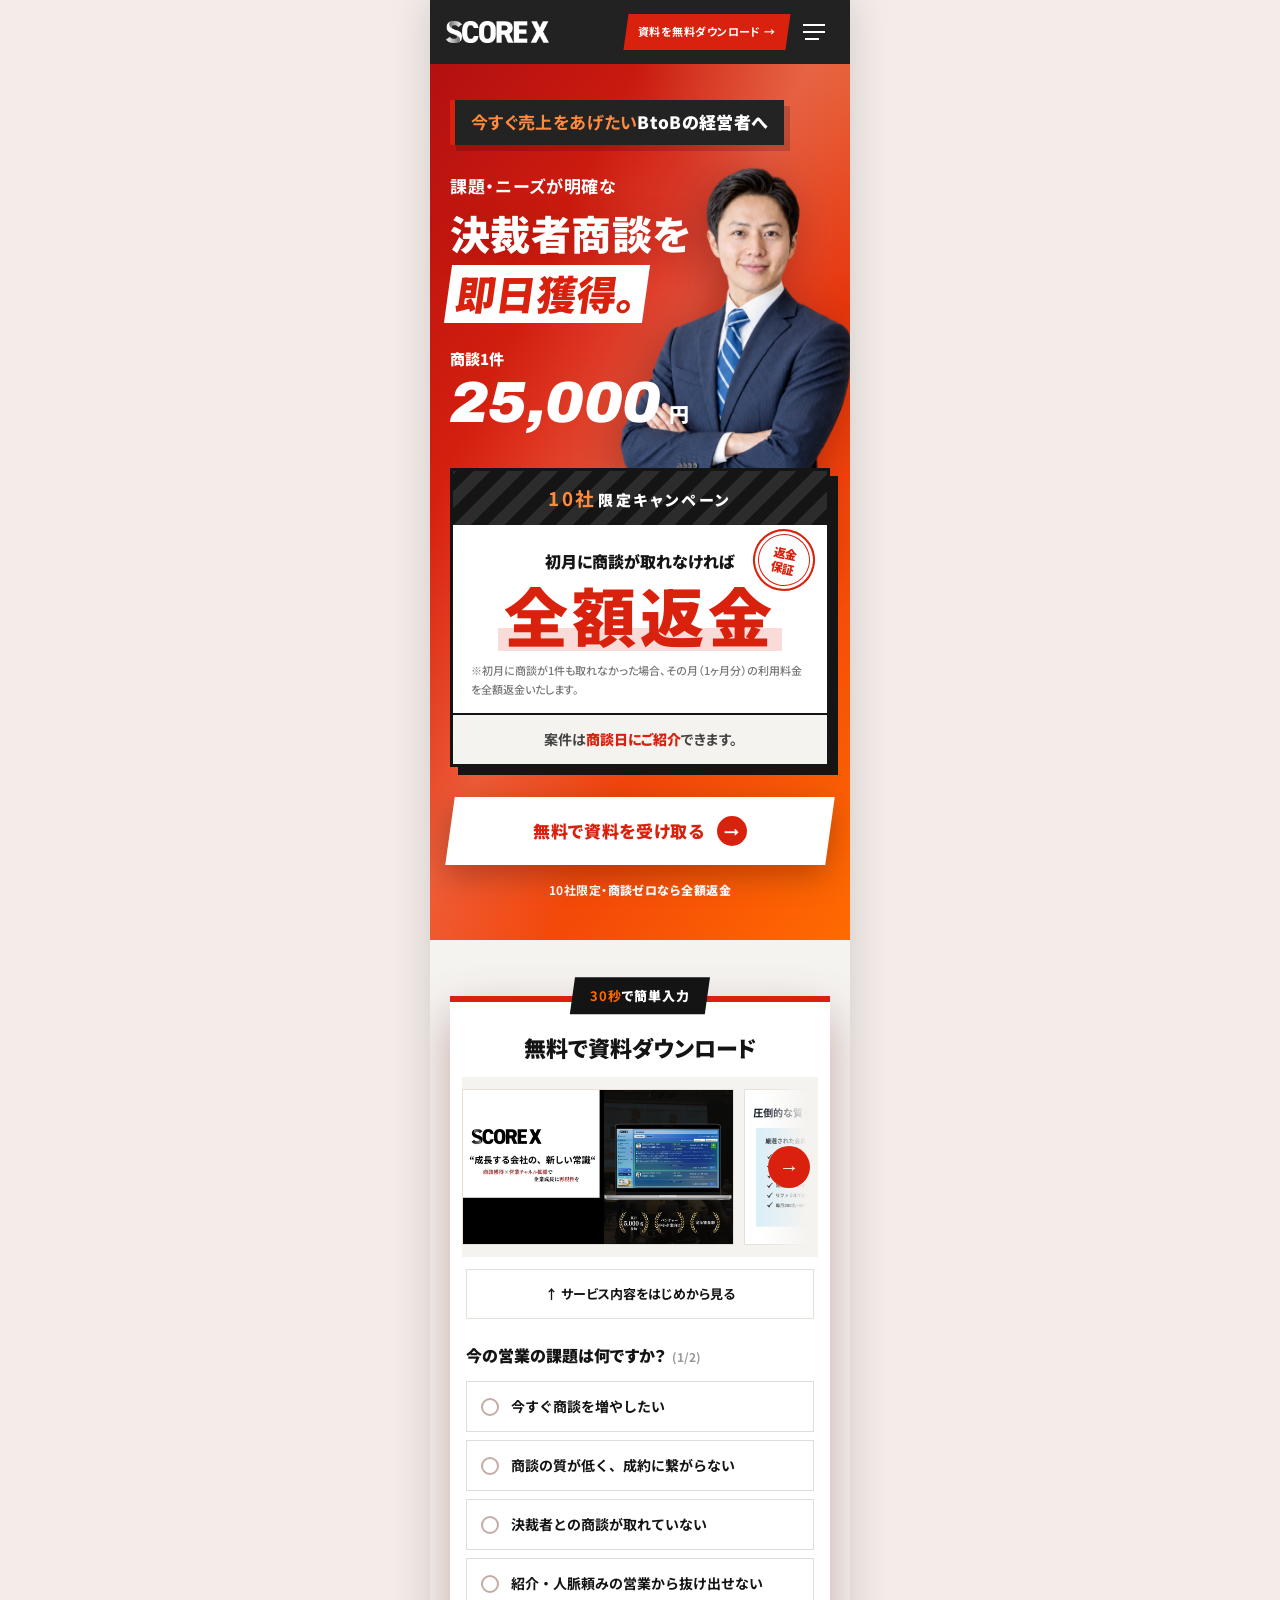
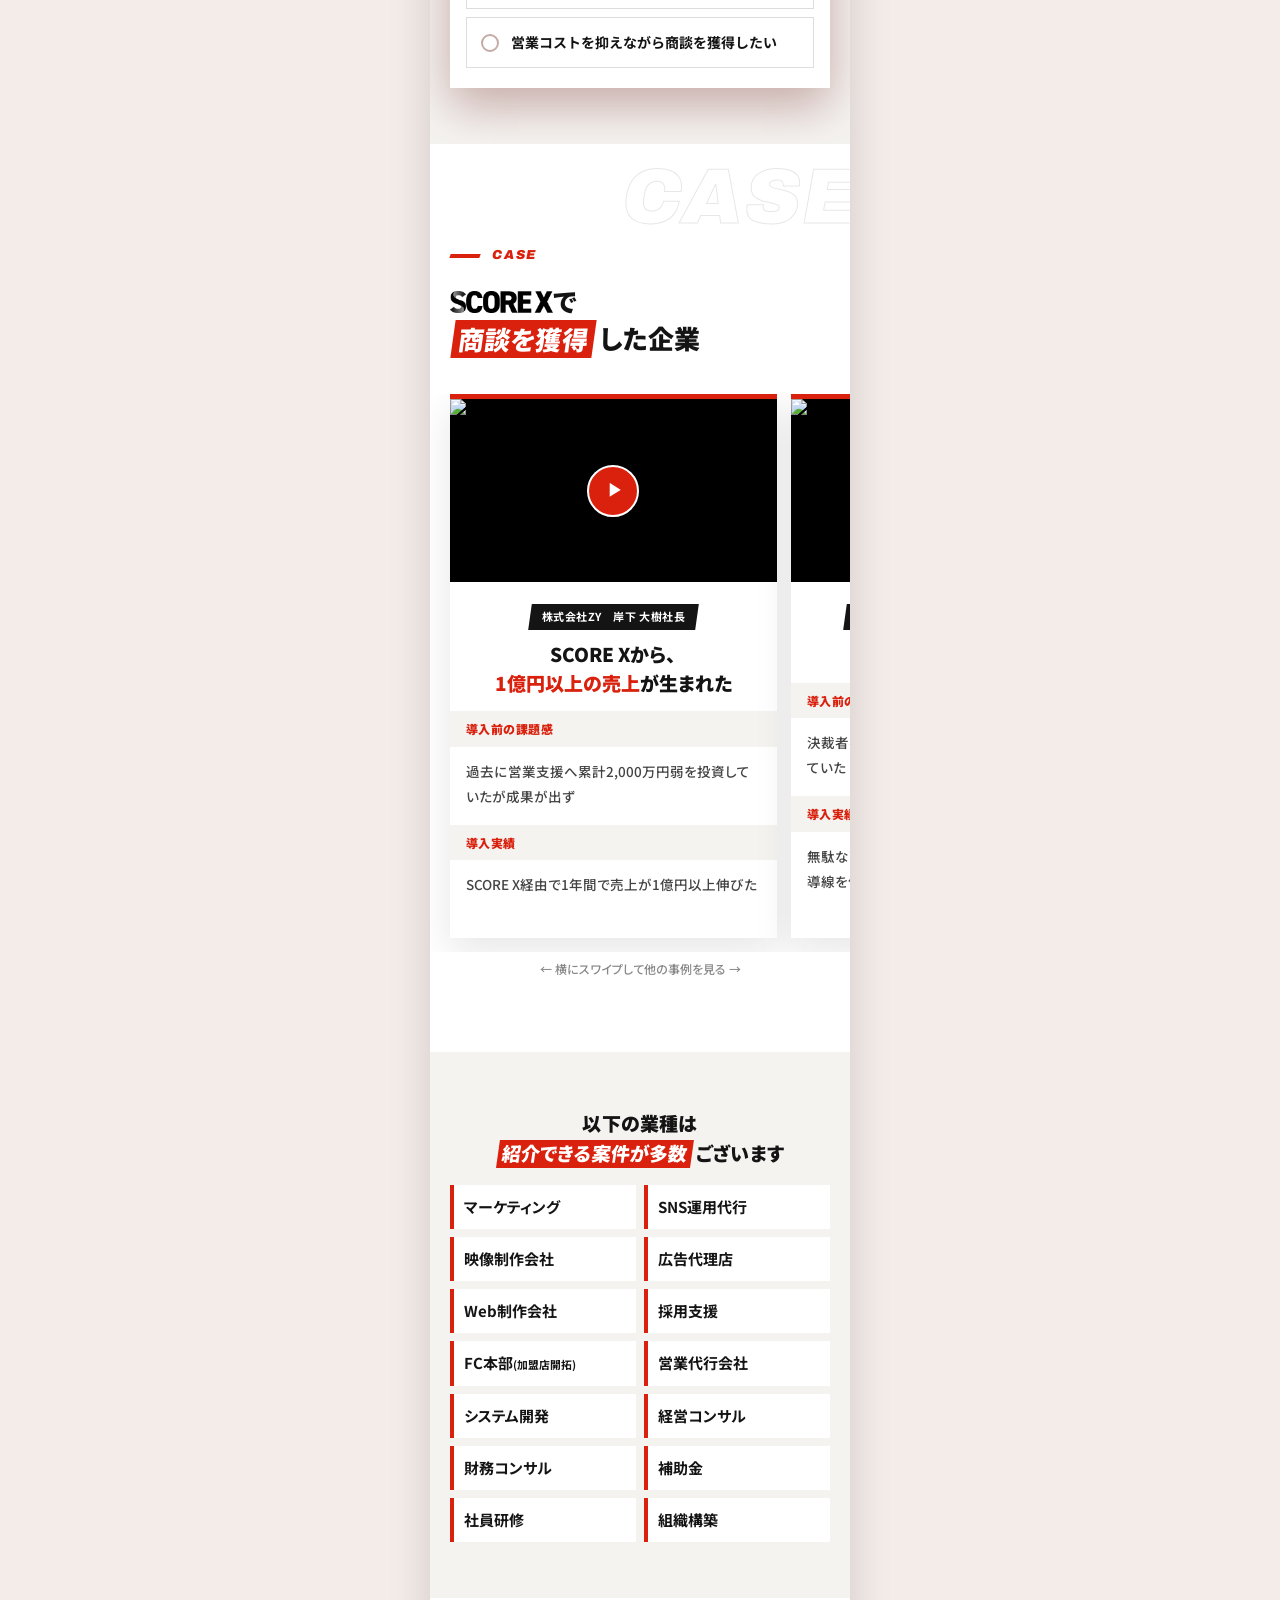
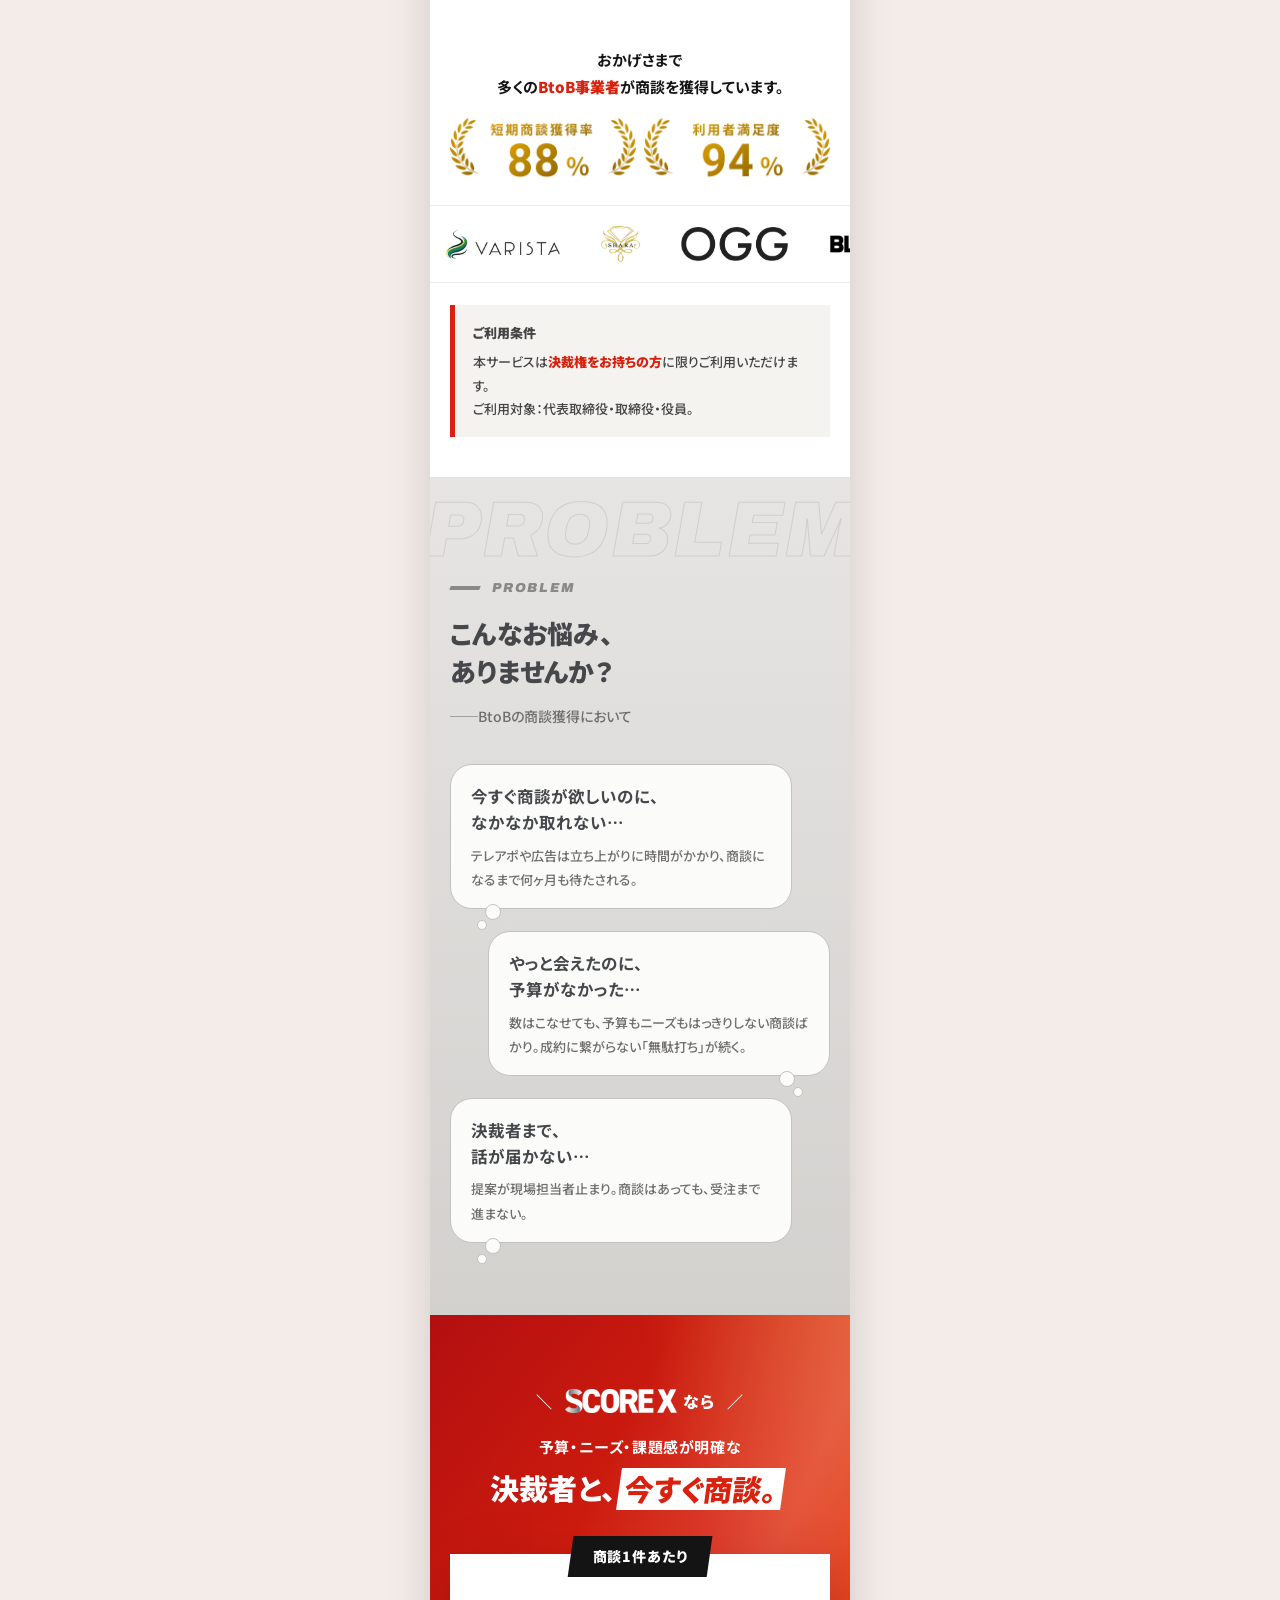
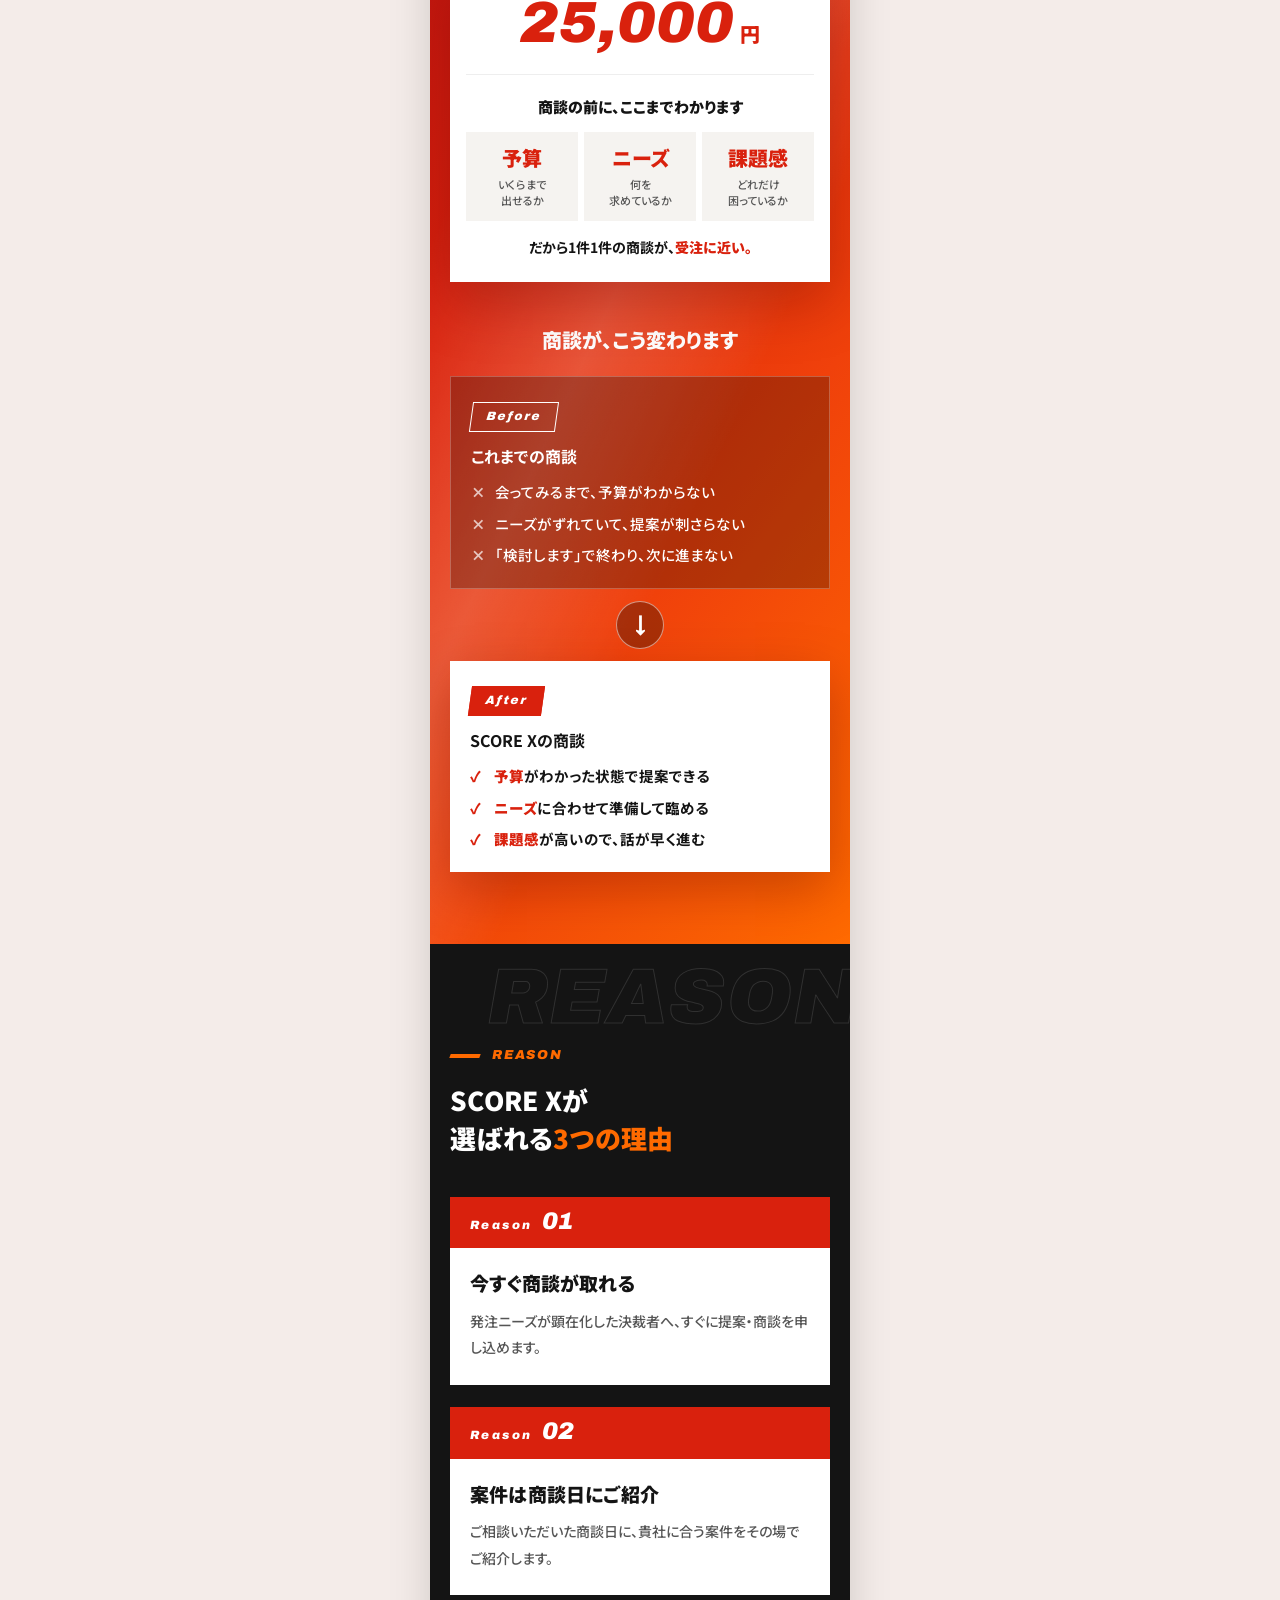
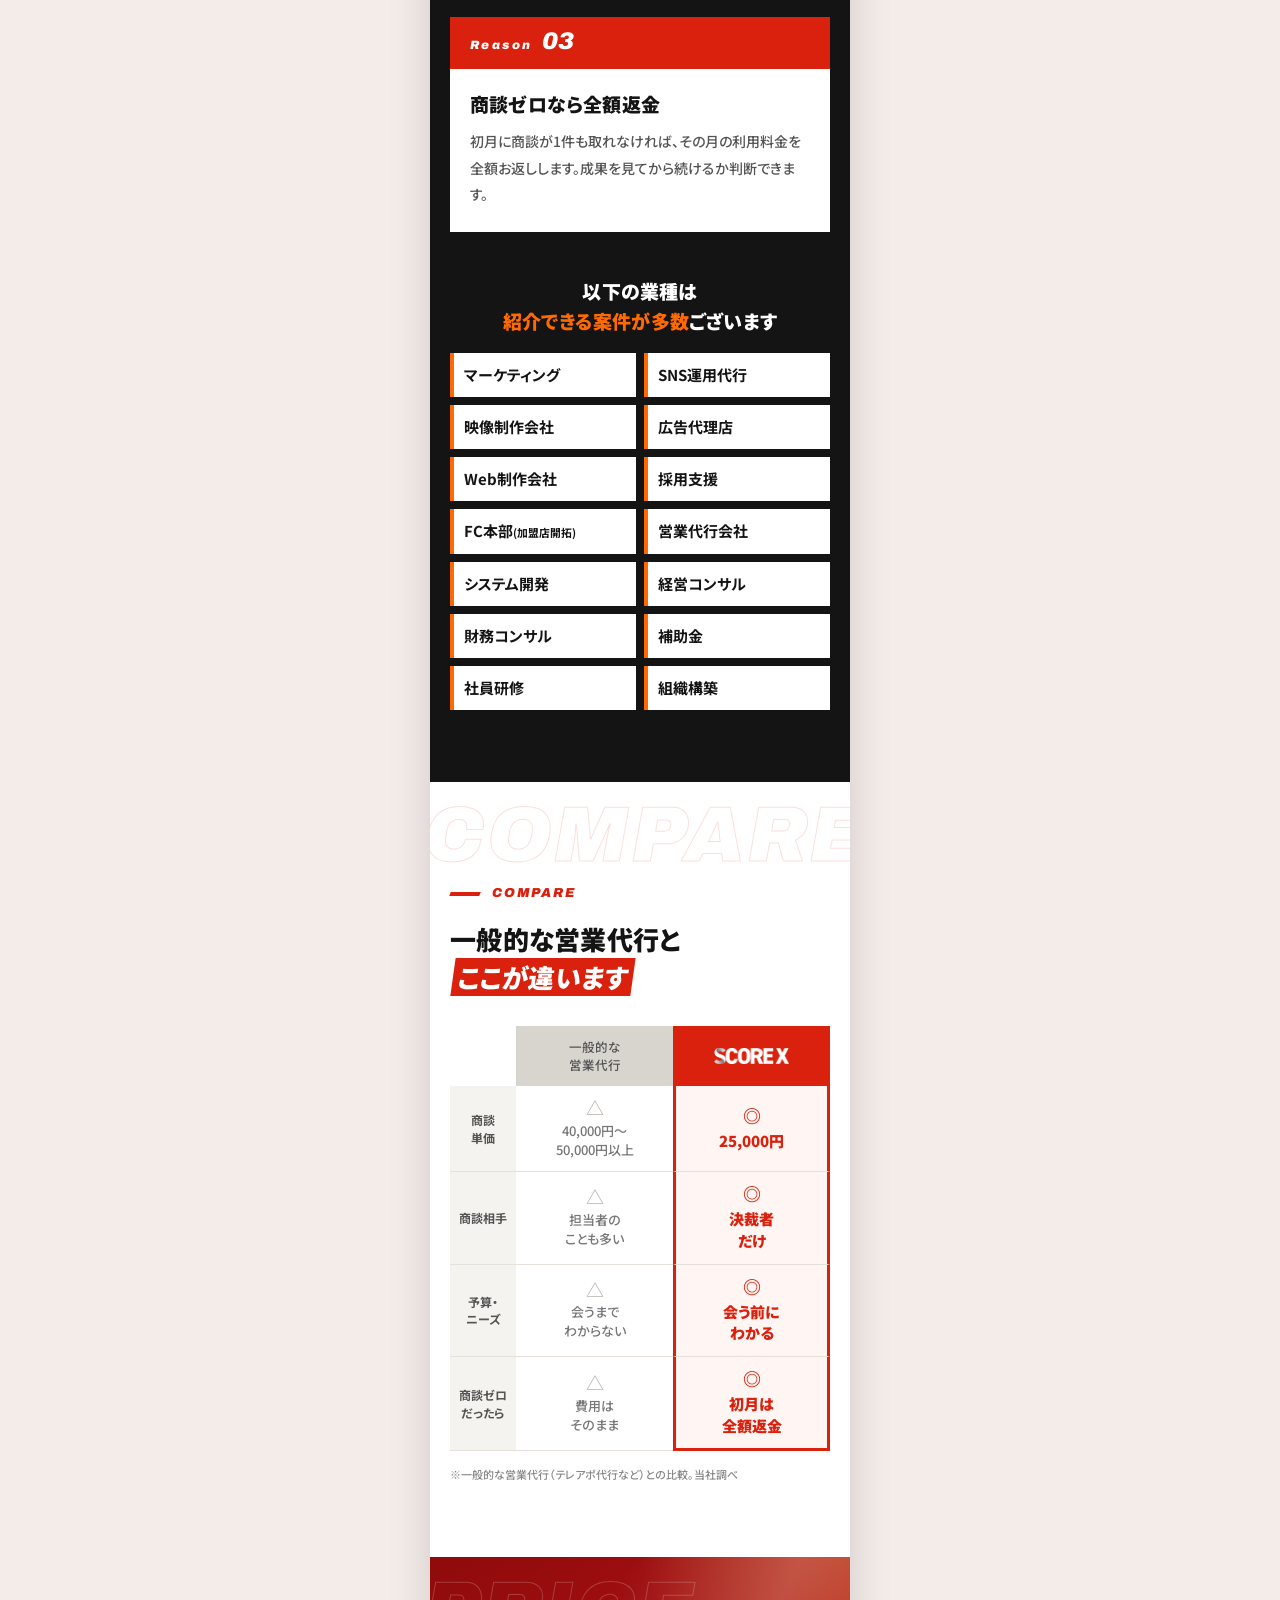
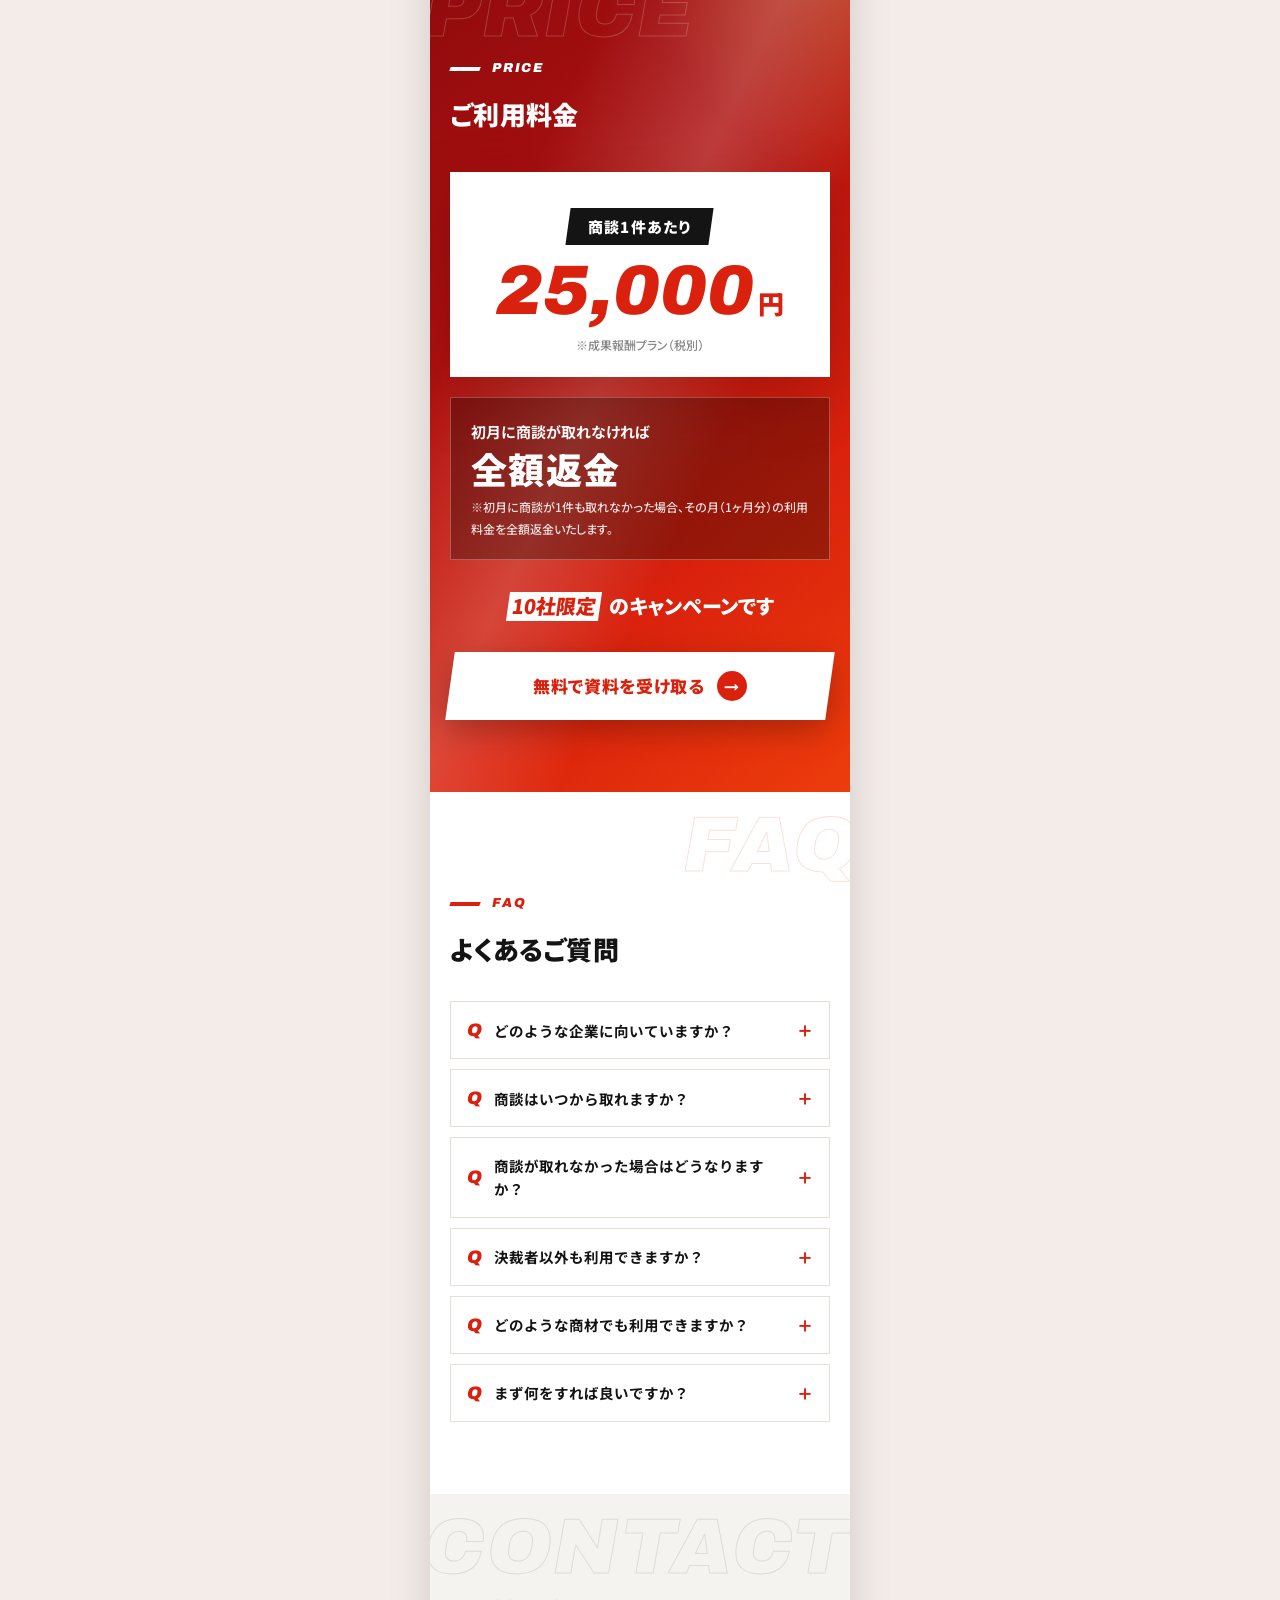
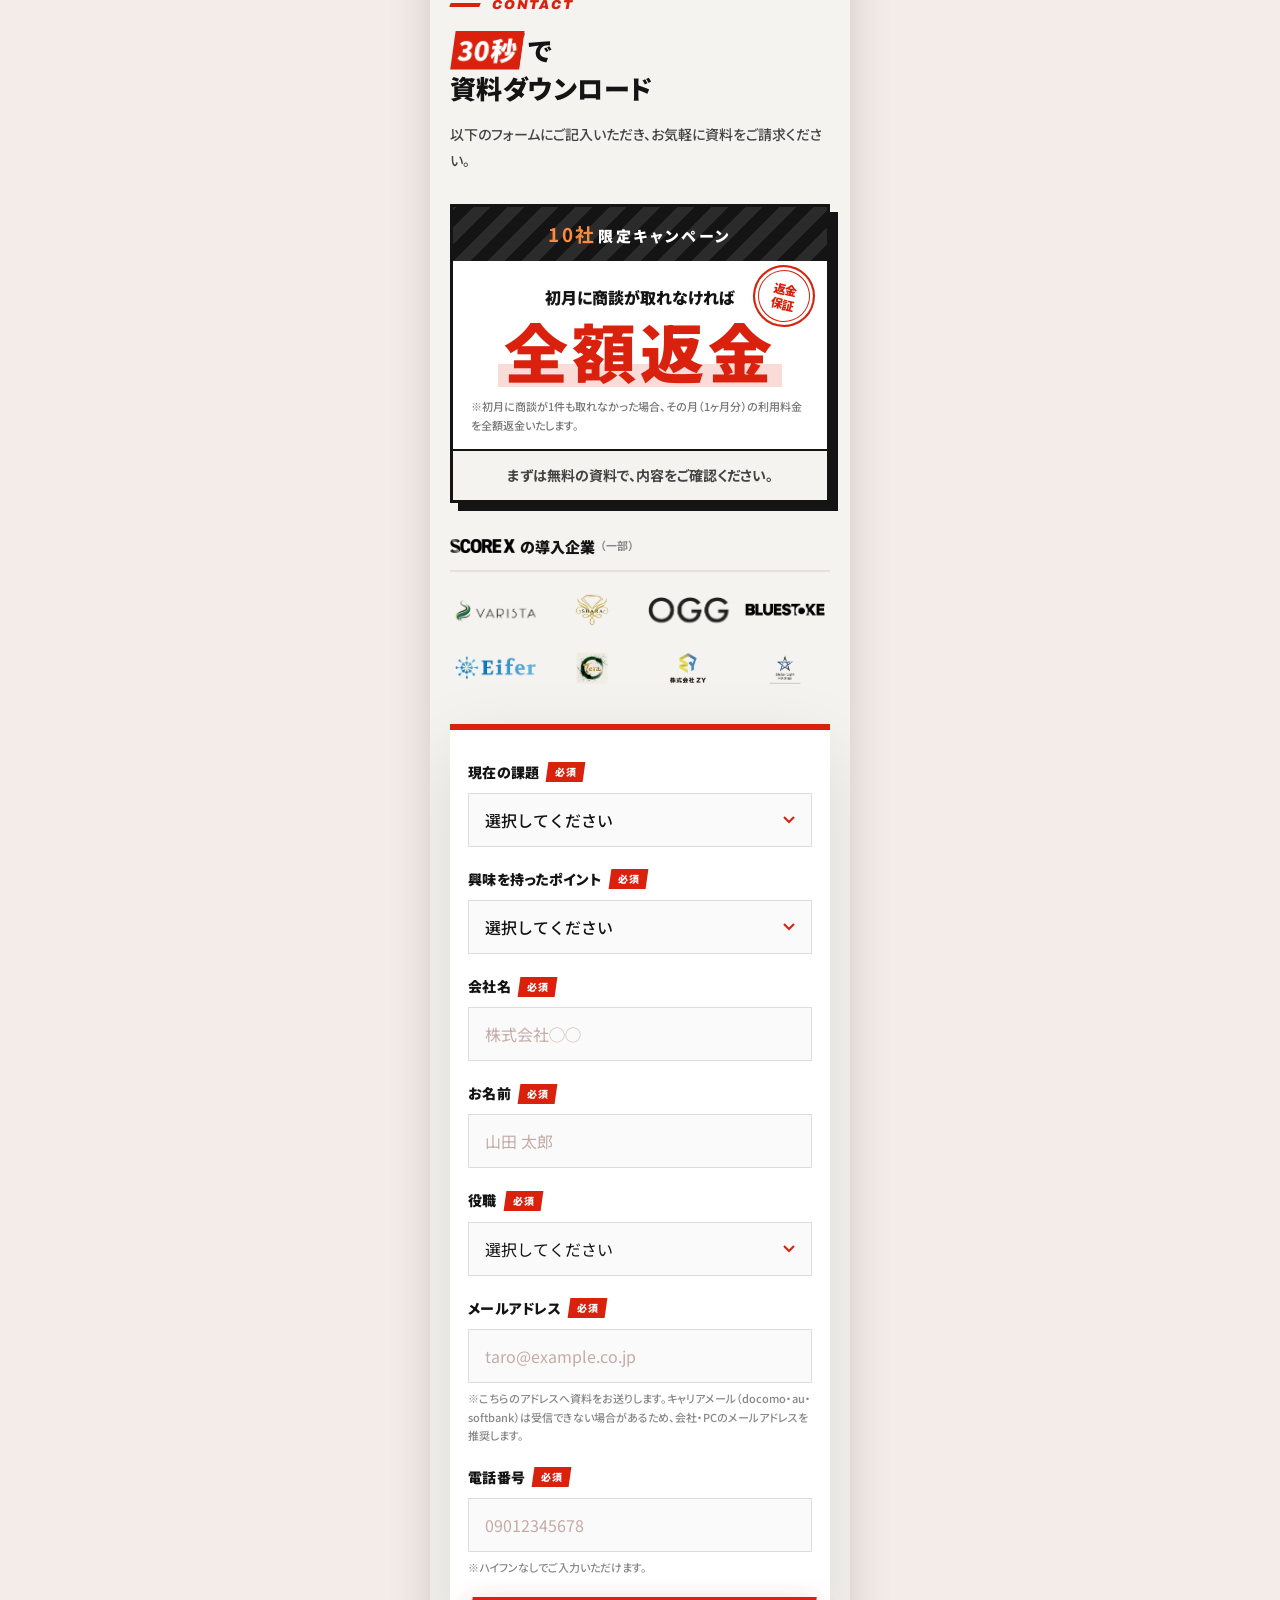
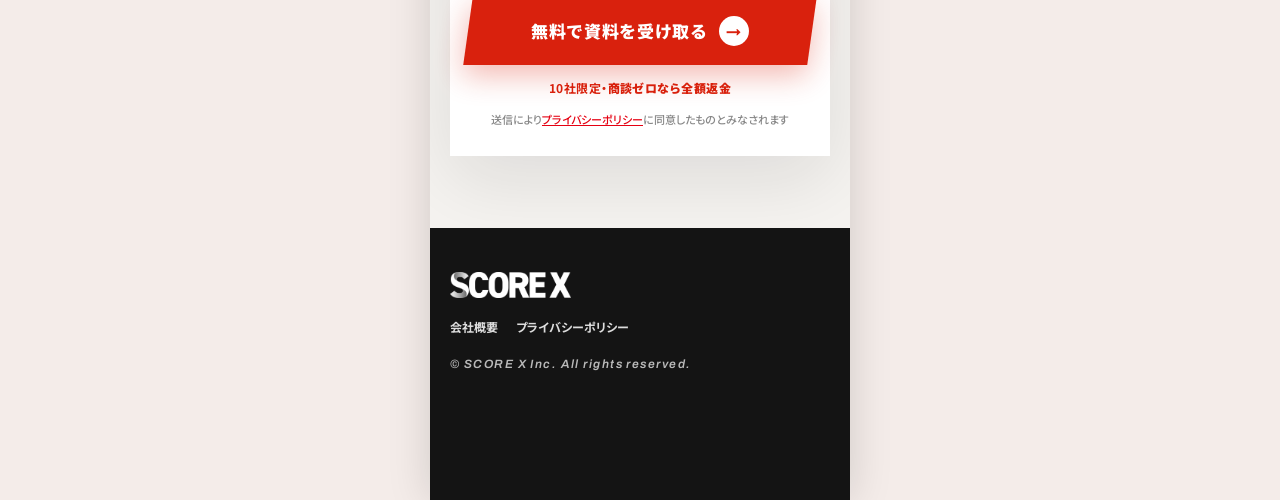
==== commit 8a823b62: "比較表：一般的な営業代行の商談単価を40,000円〜50,000円以上に変更 Co-Authored-By: Claude Opus 5.5 <noreply@anthropic.com>" ====
--- a/index.html
+++ b/index.html
@@ -319,7 +319,7 @@
       <h2 class="sec-title">一般的な営業代行と<br><span class="hl-r hl-sk">ここが違います</span></h2>
       <div class="cmp">
         <div class="cmp-row cmp-head"><span class="k"></span><span class="o">一般的な<br>営業代行</span><span class="x"><img src="img/img-logo-black.png" alt="SCORE X"></span></div>
-        <div class="cmp-row"><span class="k">商談<br>単価</span><span class="o"><i>△</i>30,000円<br>以上</span><span class="x"><i>◎</i>25,000円</span></div>
+        <div class="cmp-row"><span class="k">商談<br>単価</span><span class="o"><i>△</i>40,000円〜<br>50,000円以上</span><span class="x"><i>◎</i>25,000円</span></div>
         <div class="cmp-row"><span class="k">商談相手</span><span class="o"><i>△</i>担当者の<br>ことも多い</span><span class="x"><i>◎</i>決裁者<br>だけ</span></div>
         <div class="cmp-row"><span class="k">予算・<br>ニーズ</span><span class="o"><i>△</i>会うまで<br>わからない</span><span class="x"><i>◎</i>会う前に<br>わかる</span></div>
         <div class="cmp-row"><span class="k">商談ゼロ<br>だったら</span><span class="o"><i>△</i>費用は<br>そのまま</span><span class="x"><i>◎</i>初月は<br>全額返金</span></div>
